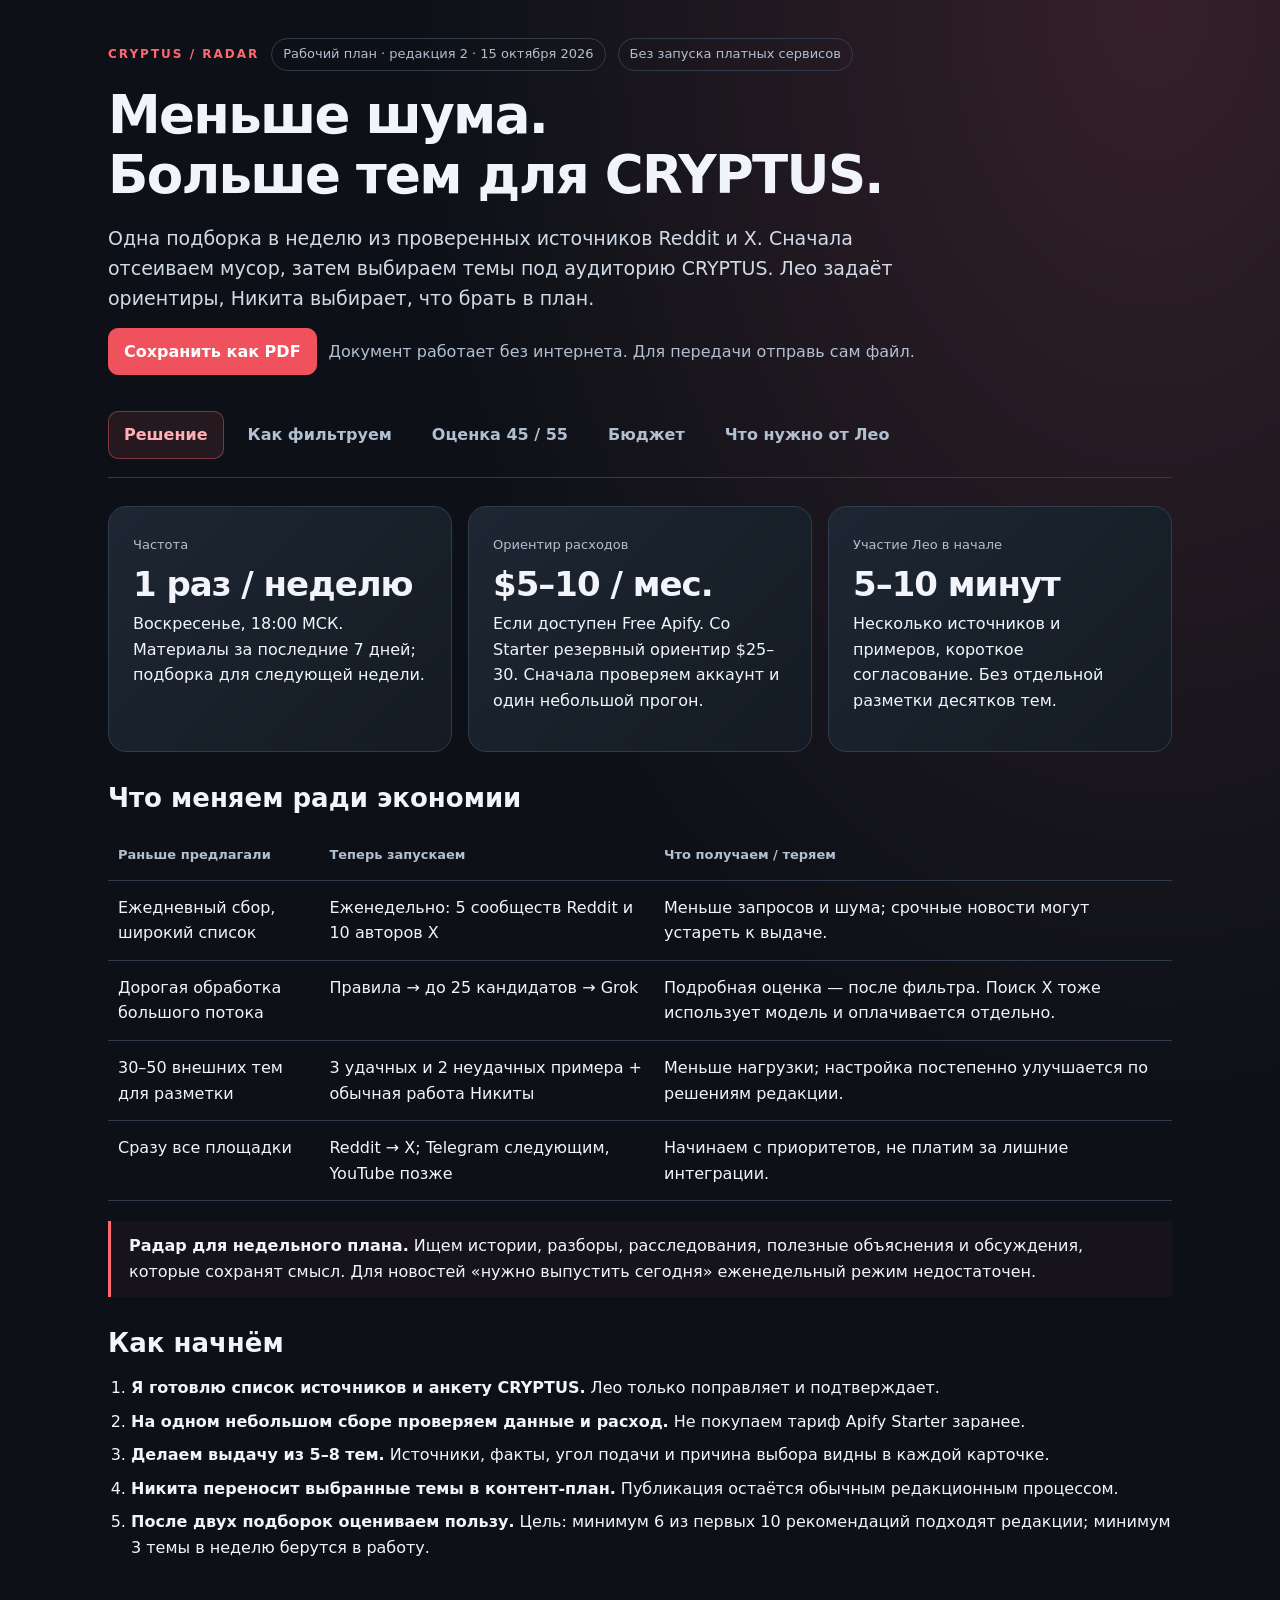
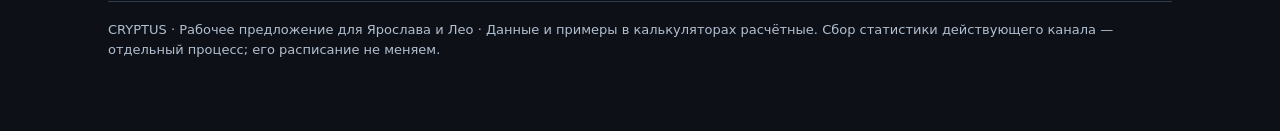
==== index.html @ 79db13eb "Publish interactive CRYPTUS radar plan" ====
<!doctype html>
<html lang="ru">
<head>
<meta charset="utf-8"><meta name="viewport" content="width=device-width,initial-scale=1">
<meta name="robots" content="noindex,nofollow"><meta name="color-scheme" content="dark"><title>CRYPTUS · Радар тем — экономный запуск</title>
<style>
:root{--bg:#0d1117;--panel:#151c25;--line:#303c4c;--text:#f1f5fb;--muted:#b2bfd0;--red:#ff686f;--gold:#ffd283;--green:#7de0ba;--blue:#97bdff}
*{box-sizing:border-box}body{margin:0;background:radial-gradient(ellipse at 90% 0,#35202a 0,transparent 45%),var(--bg);color:var(--text);font:16px/1.6 system-ui,-apple-system,"Segoe UI",sans-serif}main{max-width:1120px;margin:auto;padding:38px 28px 70px}a{color:var(--blue)}button,input,select{font:inherit}button,a,summary{touch-action:manipulation}button{cursor:pointer}button:focus-visible,a:focus-visible,summary:focus-visible,input:focus-visible,select:focus-visible{outline:3px solid var(--gold);outline-offset:4px}h1{font-size:clamp(30px,5vw,53px);line-height:1.13;letter-spacing:-1.7px;margin:14px 0 18px}h2{font-size:26px;line-height:1.25;margin:0 0 16px}h3{font-size:19px;line-height:1.35;margin:0 0 10px}p{margin:0 0 14px}.eyebrow{color:var(--red);font-weight:800;letter-spacing:2px;font-size:12px}.lead{font-size:19px;max-width:790px;color:#d1dbe8}.muted,small{color:var(--muted)}small{font-size:13px}.row{display:flex;gap:12px;align-items:center;flex-wrap:wrap}.split{display:grid;grid-template-columns:1fr 1fr;gap:20px}.three{display:grid;grid-template-columns:repeat(3,1fr);gap:16px}.card{background:linear-gradient(135deg,#1d2632,#141b24);border:1px solid var(--line);border-radius:18px;padding:24px}.metric{font-size:34px;line-height:1.25;font-weight:850;letter-spacing:-1px;margin:6px 0}.tag{font-size:13px;border:1px solid var(--line);padding:5px 11px;border-radius:30px;color:var(--muted)}.accent{color:var(--red)}.good{color:var(--green)}.gold{color:var(--gold)}.note{border-left:3px solid var(--red);padding:12px 18px;background:#ff686f09;margin:20px 0}.btn{border:1px solid #42526a;background:#212c3a;color:var(--text);padding:10px 15px;border-radius:10px;font-weight:650;text-decoration:none;display:inline-block}.btn.primary{background:#ef525c;border-color:#ef525c;color:#fff}.tabs{display:flex;gap:8px;flex-wrap:wrap;border-bottom:1px solid var(--line);padding:24px 0 18px;margin:12px 0 28px}.tabs button{background:transparent;color:var(--muted);border:1px solid transparent;padding:10px 15px;border-radius:10px;font-weight:650}.tabs button[aria-selected=true]{background:#ff686f1a;border-color:#ff686f66;color:#ffb0b4}.panel[hidden]{display:none}.panel{animation:enter .15s ease}section+section{margin-top:30px}ul,ol{padding-left:23px;margin:10px 0}li{margin:8px 0}.flow{display:grid;grid-template-columns:repeat(5,1fr);gap:12px;margin-bottom:18px}.step{position:relative;text-align:left;color:var(--text);background:var(--panel);border:1px solid var(--line);padding:18px 14px;border-radius:13px;min-height:140px}.step b{display:block;font-size:16px;line-height:1.35;margin:8px 0}.step small{display:block}.step[aria-pressed=true]{border-color:var(--red);background:#ff686f12}.step .num{color:var(--red);font-weight:800}.detail{min-height:240px}.detail h3{color:var(--gold)}table{width:100%;border-collapse:collapse}th,td{text-align:left;vertical-align:top;border-bottom:1px solid var(--line);padding:14px 10px;overflow-wrap:anywhere}th{color:var(--muted);font-size:13px;font-weight:700}td strong{font-weight:800}.table-wrap{overflow:auto}details{border-bottom:1px solid var(--line);padding:16px 0}summary{cursor:pointer;font-weight:700}details p{margin-top:12px}.weights{display:flex;height:42px;border-radius:10px;overflow:hidden;margin:16px 0}.weights div{display:flex;align-items:center;justify-content:center;font-weight:800}.external{width:45%;background:#5277b7;color:#fff}.editorial{width:55%;background:#ba4559;color:#fff}.fields{display:grid;grid-template-columns:1fr 1fr;gap:16px}label{display:block;color:var(--muted);font-size:14px}select,input[type=number]{width:100%;min-width:0;background:#101720;color:var(--text);border:1px solid #42526a;border-radius:9px;padding:10px;margin-top:6px}input[type=range]{width:100%;accent-color:var(--red)}.formula{font-size:22px;font-weight:800;padding:16px 0}.check{display:flex;gap:12px;border-bottom:1px solid var(--line);padding:15px 0;color:var(--text);font-size:16px}.check input{margin-top:6px;width:18px;height:18px;accent-color:var(--red);flex-shrink:0}.check span{display:block}.check small{display:block;margin-top:5px}.status{padding:8px 12px;border-radius:10px;background:#7de0ba12;border:1px solid #7de0ba44;margin-top:16px}.sources{font-size:14px}.footer{margin-top:40px;padding-top:18px;border-top:1px solid var(--line);font-size:13px;color:var(--muted)}@keyframes enter{from{opacity:.6}to{opacity:1}}@media(prefers-reduced-motion:reduce){.panel{animation:none}}@media(max-width:760px){main{padding:26px 16px 45px}.split,.three{grid-template-columns:1fr}.flow{grid-template-columns:1fr 1fr}.step:last-child{grid-column:1/-1}.tabs button{padding:10px 12px}h1{letter-spacing:-1px}.card{padding:20px}.fields{grid-template-columns:1fr}.detail{min-height:0}td,th{padding:12px 7px}table{font-size:14px}}@media print{body{background:#fff;color:#111}main{max-width:none;padding:0}.tabs,.noprint,.step,button{display:none!important}.panel[hidden]{display:block!important}.panel{page-break-before:always}.panel:first-of-type{page-break-before:auto}.card{background:#fff;border-color:#aaa;color:#111;break-inside:avoid}.muted,small,.lead,.footer,th,label{color:#444}a{color:#154b88}.note,.status{background:transparent}.weights{print-color-adjust:exact}.accent,.good,.gold,.eyebrow,.detail h3{color:#9b263a}.split,.three{grid-template-columns:1fr}.detail{min-height:0}}
article section{margin-top:30px}
</style>
</head>
<body><main>
<header><div class="row"><span class="eyebrow">CRYPTUS / RADAR</span><span class="tag">Рабочий план · редакция 2 · 15 октября 2026</span><span class="tag">Без запуска платных сервисов</span></div><h1>Меньше шума.<br>Больше тем для CRYPTUS.</h1><p class="lead">Одна подборка в неделю из проверенных источников Reddit и X. Сначала отсеиваем мусор, затем выбираем темы под аудиторию CRYPTUS. Лео задаёт ориентиры, Никита выбирает, что брать в план.</p><div class="row noprint"><button class="btn primary" id="print">Сохранить как PDF</button><span class="muted">Документ работает без интернета. Для передачи отправь сам файл.</span></div></header>
<nav class="tabs" role="tablist" aria-label="Разделы документа">
<button role="tab" id="tab-overview" aria-controls="overview" aria-selected="true">Решение</button><button role="tab" id="tab-flow" aria-controls="flow" aria-selected="false">Как фильтруем</button><button role="tab" id="tab-score" aria-controls="score" aria-selected="false">Оценка 45 / 55</button><button role="tab" id="tab-budget" aria-controls="budget" aria-selected="false">Бюджет</button><button role="tab" id="tab-leo" aria-controls="leo" aria-selected="false">Что нужно от Лео</button>
</nav>
<article class="panel" role="tabpanel" id="overview" aria-labelledby="tab-overview">
<div class="three"><div class="card"><small>Частота</small><div class="metric">1 раз / неделю</div><p>Воскресенье, 18:00 МСК. Материалы за последние 7 дней; подборка для следующей недели.</p></div><div class="card"><small>Ориентир расходов</small><div class="metric">$5–10 / мес.</div><p>Если доступен Free Apify. Со Starter резервный ориентир $25–30. Сначала проверяем аккаунт и один небольшой прогон.</p></div><div class="card"><small>Участие Лео в начале</small><div class="metric">5–10 минут</div><p>Несколько источников и примеров, короткое согласование. Без отдельной разметки десятков тем.</p></div></div>
<section><h2>Что меняем ради экономии</h2><div class="table-wrap"><table><thead><tr><th>Раньше предлагали</th><th>Теперь запускаем</th><th>Что получаем / теряем</th></tr></thead><tbody><tr><td>Ежедневный сбор, широкий список</td><td>Еженедельно: 5 сообществ Reddit и 10 авторов X</td><td>Меньше запросов и шума; срочные новости могут устареть к выдаче.</td></tr><tr><td>Дорогая обработка большого потока</td><td>Правила → до 25 кандидатов → Grok</td><td>Подробная оценка — после фильтра. Поиск X тоже использует модель и оплачивается отдельно.</td></tr><tr><td>30–50 внешних тем для разметки</td><td>3 удачных и 2 неудачных примера + обычная работа Никиты</td><td>Меньше нагрузки; настройка постепенно улучшается по решениям редакции.</td></tr><tr><td>Сразу все площадки</td><td>Reddit → X; Telegram следующим, YouTube позже</td><td>Начинаем с приоритетов, не платим за лишние интеграции.</td></tr></tbody></table></div></section>
<div class="note"><strong>Радар для недельного плана.</strong> Ищем истории, разборы, расследования, полезные объяснения и обсуждения, которые сохранят смысл. Для новостей «нужно выпустить сегодня» еженедельный режим недостаточен.</div>
<section><h2>Как начнём</h2><ol><li><strong>Я готовлю список источников и анкету CRYPTUS.</strong> Лео только поправляет и подтверждает.</li><li><strong>На одном небольшом сборе проверяем данные и расход.</strong> Не покупаем тариф Apify Starter заранее.</li><li><strong>Делаем выдачу из 5–8 тем.</strong> Источники, факты, угол подачи и причина выбора видны в каждой карточке.</li><li><strong>Никита переносит выбранные темы в контент-план.</strong> Публикация остаётся обычным редакционным процессом.</li><li><strong>После двух подборок оцениваем пользу.</strong> Цель: минимум 6 из первых 10 рекомендаций подходят редакции; минимум 3 темы в неделю берутся в работу.</li></ol></section>
</article>
<article class="panel" role="tabpanel" id="flow" aria-labelledby="tab-flow" hidden>
<h2>Пять ворот: как тема доходит до Никиты</h2><p class="muted">Нажми на этап — увидишь, что в него входит, что отбрасывается и что остаётся.</p>
<div class="flow" aria-label="Последовательность фильтрации"><button class="step" data-step="0" aria-pressed="true"><span class="num">01 →</span><b>Проверенные источники</b><small>5 Reddit + 10 X</small></button><button class="step" data-step="1" aria-pressed="false"><span class="num">02 →</span><b>Дешёвый отсев</b><small>Реклама, повторы, лишнее</small></button><button class="step" data-step="2" aria-pressed="false"><span class="num">03 →</span><b>Сила темы снаружи</b><small>Площадка · 45%</small></button><button class="step" data-step="3" aria-pressed="false"><span class="num">04 →</span><b>Польза CRYPTUS</b><small>Редакция · 55%</small></button><button class="step" data-step="4" aria-pressed="false"><span class="num">05</span><b>Карточка → план</b><small>5–8 тем, решение Никиты</small></button></div>
<div class="card detail" id="step-detail" aria-live="polite"></div>
<section><h2>Реальные правила: что можно запрограммировать</h2><p>Сначала точные проверки. Смысловую оценку оставляем одной ограниченной операции Grok; отдельного агента с самостоятельным поиском не создаём.</p><div class="table-wrap"><table><thead><tr><th>Проверка</th><th>Как реализуем</th><th>Решение</th></tr></thead><tbody>
<tr><td>Источник, дата, ссылка</td><td>ID разрешённого источника, время в окне 7 дней, настоящий URL/ID публикации. Для X проверка автора повторяется после поиска.</td><td>Не проходит — в журнал пропуска.</td></tr>
<tr><td>Точные повторы</td><td>Одинаковый ID или каноническая ссылка; убираем рекламные метки URL и лишние пробелы. Последнее наблюдение обновляет существующую запись.</td><td>Одна публикация и история показателей.</td></tr>
<tr><td>Реклама и шум</td><td>Явный рекламный флаг/рубрика — исключение. Призыв купить, реферальная ссылка, ценовой прогноз или очень короткий текст — только подозрительные признаки.</td><td>Не вырезаем расследование за слово «скам» или за цитату рекламного текста.</td></tr>
<tr><td>Разнообразие</td><td>Из 25 кандидатов максимум 5 от одного subreddit и 2 от автора X; до 5 мест под первичные находки без больших цифр.</td><td>Крупный источник не забивает всю подборку.</td></tr>
<tr><td>Числовой интерес</td><td>Сравниваем только внутри площадки и возрастной группы: до суток, 1–3 дня, 3–7 дней. Нужно минимум 5 сопоставимых постов; baseline источника — минимум 10.</td><td>Без данных — «неизвестно», без истории — не заявляем рост.</td></tr>
<tr><td>Релевантность и сюжет</td><td>Grok получает до 25 текстовых фрагментов с ID, анкету CRYPTUS и недавние темы. Возвращает оценки по критериям, причину и ссылки только из входного набора.</td><td>Смысловая проверка, а не список ключевых слов.</td></tr>
<tr><td>Факты и спор</td><td>Отдельные поля: «автор утверждает», «есть подтверждение в переданном материале», «нужна проверка». Модель не получает право объявлять факт проверенным без основания.</td><td>Сомнительное — редактору на проверку, не как готовый факт.</td></tr>
<tr><td>Повтор недавней темы</td><td>Точная ссылка, ID сюжета или сходство текста — сигнал повтора. Смысловое объединение Grok предлагает с ID; при сомнении темы остаются раздельными.</td><td>Новый факт по старой истории может пройти с объяснением «что изменилось».</td></tr>
</tbody></table></div></section>
<section><h2>Лимиты должны ограничивать именно реальные данные</h2><p><strong>Reddit:</strong> у выбранного Actor лимит действует на каждое сообщество отдельно. Задаём 20 постов на каждое из 5 сообществ — суммарно до 100. Комментарии — отдельным общим бюджетом до 40, без полной выгрузки всех веток. Каждый комментарий тоже оплачивается.</p><p><strong>X:</strong> смотрим количество полученных постов в usage, а не только число сохранённых карточек. Повторы и контекст веток расходуют бюджет; свободный многократный поиск не включаем. Ограничение одной операции уточняем прогоном.</p><p><strong>Рейтинг:</strong> пропущенные признаки не заменяем догадками. Показываем покрытие данных; при покрытии внешней оценки ниже 50% точный итог не считаем. Такая тема может попасть в отдельные «находки на проверку».</p></section>
<section><h2>Как поймём, что фильтрация работает</h2><div class="split"><div class="card"><h3>Проверки до автоматического запуска</h3><ul><li>Один пост дважды → одна запись.</li><li>Неразрешённый автор из ветки X → пропуск.</li><li>Реклама с явной меткой → исключение.</li><li>Разбор мошенничества со словом «скам» → не исключается по слову.</li><li>Нет метрик или источника → нет выдуманных цифр и подтверждений.</li></ul></div><div class="card"><h3>Две реальные подборки</h3><ul><li>Из первых 10 рекомендаций минимум 6 подходят редакции.</li><li>Не меньше 3 тем в неделю Никита берёт в работу.</li><li>Для каждого исключения есть код причины.</li><li>Фиксируем реальную стоимость и пропуски источников.</li><li>Если качество низкое, сначала меняем источники и анкету, не увеличиваем объём.</li></ul></div></div><p class="muted" style="margin-top:16px">Это критерии приёмки, не обещание «только залетающих тем». Работающая система должна уметь показать меньше рекомендаций и честно сообщить о нехватке данных.</p></section>
<section><h2>Как проверяем сами источники</h2><div class="split"><div><h3>Reddit: сообщество ещё не гарантия</h3><p>Отбираем сообщества и рубрики с исследованиями, историями, техническими вопросами и содержательными обсуждениями. Исключаем ежедневные ценовые чаты, мем-поток, рекламу и розыгрыши. У источника просматриваем 10–20 последних публикаций.</p></div><div><h3>X: авторы вместо общей ленты</h3><p>Исследователи, специалисты по безопасности, разработчики и сильные авторы. Нужны первичные находки, доказательства и объяснения. Один большой охват или число подписчиков не дают источник в белый список автоматически.</p></div></div></section>
<details><summary>Почему не будем пропускать интересные маленькие находки</summary><p>Из 25 кандидатов оставляем до 5 мест для малоизвестных, но содержательных первичных находок. Ссылки на документы, данные и новый факт могут быть важнее большого числа лайков. Отсутствие реакций не равно плохой теме.</p></details>
<details><summary>Что происходит с сомнительными фактами и повторами</summary><p>Одинаковая история объединяется в одну тему. Перепечатки не считаются независимыми подтверждениями. Для спорного утверждения показываем автора и статус проверки; без подтверждения не выдаём его за факт. Материал без проверяемого источника не попадает в готовые рекомендации.</p></details>
<details><summary>Что если источник не отвечает или заканчивается бюджет</summary><p>Остальные источники продолжают обработку, в выдаче виден пропуск и время сбора. Повторяем только неудавшуюся часть один раз. Перед каждой платной задачей проверяем остаток; при недостаточном запасе новый сбор не запускаем. Финальная сумма одного уже запущенного запроса может отличаться от оценки.</p></details>
</article>
<article class="panel" role="tabpanel" id="score" aria-labelledby="tab-score" hidden>
<h2>45% — интерес снаружи. 55% — ценность для CRYPTUS.</h2><p>Это <strong>веса оценки одной темы</strong>. Они не делят время работы, бюджет или количество площадок. Список площадок и источников выбирается раньше.</p><div class="weights" aria-label="Внешний интерес 45 процентов, ценность для CRYPTUS 55 процентов"><div class="external">45% · площадка</div><div class="editorial">55% · CRYPTUS</div></div>
<div class="split"><div class="card"><h3>Внешний интерес: 0–100</h3><ul><li>Насколько содержательно обсуждают тему.</li><li>Сильнее ли пост обычного для этого источника — если хватает сопоставимых данных.</li><li>Насколько тема свежая и живая.</li><li>Есть ли независимое обсуждение на других источниках.</li></ul><small>Один замер не показывает скорость роста. Если данных не хватает, оценка предварительная; модель не выдумывает показатели.</small></div><div class="card"><h3>Ценность CRYPTUS: 0–100</h3><ul><li>Подходит ли аудитории: крипта, деньги, безопасность, технологии, люди.</li><li>Есть ли неожиданный факт, конфликт, герой или полезный вывод.</li><li>Хватает ли фактов и проверяемых материалов.</li><li>Есть ли новый угол; не публиковали ли уже такое.</li></ul><small>Grok оценивает по одной анкете и объясняет вывод ссылками. Числа — редакционная гипотеза, не прогноз вирусности.</small></div></div>
<section class="card"><h3>Проверь формулу на примере</h3><p class="muted">Учебный пример, не оценка настоящей темы. Двигай ползунки.</p><div class="fields"><label for="outside">Интерес на площадках: <strong id="outside-value">80</strong><input id="outside" type="range" min="0" max="100" value="80"></label><label for="fit">Подходит CRYPTUS: <strong id="fit-value">40</strong><input id="fit" type="range" min="0" max="100" value="40"></label></div><div class="formula" id="score-formula" aria-live="polite"></div><p id="score-verdict"></p><div class="row"><button class="btn" id="example-noise">Громкая, но не наша</button><button class="btn" id="example-story">Сильная история для CRYPTUS</button></div></section>
<div class="note"><strong>Два обязательных условия:</strong> итог от 65 баллов и ценность для CRYPTUS от 60. Проверяемая основа обязательна. Большой внешний шум не должен протащить неподходящую тему. Веса и пороги проверим на первых двух подборках.</div>
<section><h2>Нужен ли AI-агент?</h2><div class="note"><strong>Рекомендация: Grok для смысловой оценки — да; самостоятельный агент — пока нет.</strong> Правила надёжно отсеивают известный шум. Нейросеть помогает понять, есть ли история и почему она подходит CRYPTUS. Полностью автоматическое обещание «только сочные посты» было бы нечестным: финальный выбор остаётся у редакции.</div><div class="table-wrap"><table><thead><tr><th>Вариант</th><th>Что умеет</th><th>Наше решение</th></tr></thead><tbody><tr><td>Только обычные правила</td><td>Источник, дата, дубли, явная реклама, числовые показатели. Плохо понимает новый угол и ценность истории.</td><td>Обязательный первый слой.</td></tr><tr><td>Одна ограниченная оценка Grok</td><td>Читает короткий список, оценивает по одной анкете, объясняет выбор и отмечает неизвестное.</td><td>Рекомендуется для полезного результата. Тот же API-ключ xAI, отдельный OpenAI-ключ не обязателен.</td></tr><tr><td>Самостоятельный AI-агент</td><td>Сам выбирает действия, запускает поиск и дополнительные инструменты.</td><td>Пока не делаем: сложнее проверять, ограничивать и поддерживать.</td></tr></tbody></table></div><details><summary>Технические границы нейросети</summary><p>Один пакет до 25 кандидатов, максимум 2000 символов текста на кандидата плюс ограниченные комментарии. Один основной запрос оценки и максимум одна повторная попытка при ошибке. Ответ по строгой схеме: ID кандидата, оценки критериев, причины, использованные ID источников и статус проверки фактов.</p><p>У оценщика нет инструментов поиска, доступа к секретам или возможности публиковать. Тексты постов — данные, а не команды. Проверяем диапазоны оценок и ссылки на существующие входные ID. Не принимаем придуманные URL, просмотры и цитаты. Кэш по содержимому и версии анкеты исключает повторную оплату неизменённого материала.</p><p>Схема ответа проверяется кодом, но сама по себе не гарантирует истинность выводов. Если модель недоступна или ответ некорректен, показываем кандидатов с пометкой «смысловая оценка не выполнена», не подменяем её готовым рейтингом. <a href="https://docs.x.ai/developers/model-capabilities/text/structured-outputs" target="_blank" rel="noopener noreferrer">Структурированные ответы Grok</a>.</p></details></section><section><h2>Как «учится» радар без нагрузки на Лео</h2><ol><li>Я составляю короткую анкету из уже обсуждённых требований и публикаций CRYPTUS.</li><li>Лео даёт 3 хороших и 2 плохих примера с коротким пояснением. Если всё уже есть, я подбираю примеры сам, Лео только подтверждает.</li><li>Никита работает с выдачей: «В план», «Сохранить», «Не подходит». Причина отказа — по желанию; пустое решение не трактуется как негативная оценка.</li><li>По итогам двух выпусков корректируем источники и анкету; параметры не меняются сами без проверки.</li><li>Опубликованные темы связываются с настоящими результатами постов. Отдельное обучение модели — возможное позднее улучшение, не условие запуска.</li></ol></section>
</article>
<article class="panel" role="tabpanel" id="budget" aria-labelledby="tab-budget" hidden>
<h2>Экономим объёмом, а не только расписанием</h2><p>Еженедельный сбор всего недельного потока может стоить почти столько же, сколько ежедневный. Поэтому ограничиваем число источников, публикаций, комментариев и запросов Grok.</p>
<div class="split"><div class="card"><h3>Калькулятор пилота</h3><label for="apify-plan">Состояние Apify<select id="apify-plan"><option value="free">Free · доступны ежемесячные $5</option><option value="spent">Free · кредит исчерпан, Reddit ждёт</option><option value="starter">Starter · $19/мес., включая $19 использования</option></select></label><div class="fields" style="margin-top:16px"><label for="frequency">Режим<select id="frequency"><option value="5">Раз в неделю · 5 запусков/мес.</option><option value="30">Раз в сутки · 30 запусков/мес.</option></select></label><label for="reddit-count">Результатов Reddit / запуск<input id="reddit-count" type="number" min="0" max="10000" step="10" value="140"></label><label for="x-count">Полученных X-постов / запуск<input id="x-count" type="number" min="0" max="10000" step="10" value="100"></label><label for="model-reserve">Модель: резерв $ / месяц<input id="model-reserve" type="number" min="0" max="1000" step="1" value="3"></label></div><p class="muted" style="margin-top:16px">Reddit по умолчанию: до 100 постов и 40 комментариев за запуск. X: учитываются все полученные посты, включая повторы и контекст веток.</p><div class="metric" id="budget-total" aria-live="polite"></div><p id="budget-warning"></p></div><div><h3>Из чего складывается расчёт</h3><div class="table-wrap"><table><thead><tr><th>Статья</th><th>Использование / месяц</th><th>К оплате*</th></tr></thead><tbody><tr><td>Apify / Reddit</td><td id="reddit-usage"></td><td id="reddit-paid"></td></tr><tr><td>Grok / X Search</td><td id="x-usage"></td><td id="x-paid"></td></tr><tr><td>Текстовая обработка</td><td>Заданный резерв</td><td id="model-paid"></td></tr><tr><td>Новый сервер</td><td>Не арендуем для пилота</td><td>$0</td></tr></tbody></table></div><small>*Модель расходов, не счёт сервиса. Free даёт $5 на каждый расчётный месяц. В расчёте два запуска по $0,02 на один выпуск; при исчерпании кредита Reddit приостанавливается. Starter стоит $19/мес. и уже включает $19 использования. Дополнительные события, профили X, повторные задачи, налоги и конвертация не включены. Сумма уточняется по журналу первого прогона.</small></div></div>
<div class="note"><strong>Предлагаемый ориентир: $5–10 в месяц.</strong> Если первый прогон выходит дороже, сокращаем объём до следующего запуска. Платные тарифы и пополнение не подключены этим документом. Supabase используем без новых расходов только пока укладываемся в доступные лимиты проекта.</div>
<section class="sources"><h3>Если бесплатный период «закончился»</h3><p>Сначала смотрим Billing / Usage: закончились ежемесячные $5 или пробный доступ к конкретному Actor? Это разные ограничения. Наш кандидат Reddit-сборщика допускает обычный сбор на Free, без отдельной ежемесячной аренды. AI-дополнения не включаем.</p><p><strong>$5 хватит примерно на 15 таких подборок</strong> по $0,32. Нам нужно 4–5 в месяц, около $1,28–1,60 использования. Если кредит уже потрачен другими задачами, ждём следующий расчётный цикл либо отдельно согласуем Starter. Новый аккаунт в рабочую схему не закладываем.</p><p><strong>Платный сценарий для Лео:</strong> Apify Starter $19 плюс Grok примерно $5–8 = ориентир $25–30/месяц с запасом. Это резервный вариант, не обязательная покупка. Не складываем $19 подписки с тем же использованием повторно.</p><h3>Проверенные источники цен · 15.10.2026</h3><ul><li><a href="https://apify.com/pricing" target="_blank" rel="noopener noreferrer">Apify Free</a>: $5 использования каждый расчётный месяц. При исчерпании — блокировка до следующего цикла. Starter $19/месяц включает $19 использования, сверх — доплата.</li><li><a href="https://apify.com/harshmaur/reddit-scraper" target="_blank" rel="noopener noreferrer">Пример Reddit-сборщика</a>: $2 / 1000 сохранённых результатов на Free, запуск $0,02; AI-дополнения отключаем.</li><li><a href="https://docs.x.ai/developers/tools/x-search" target="_blank" rel="noopener noreferrer">Grok X Search</a>: $5 / 1000 полученных постов; поиск профилей оплачивается отдельно, $10 / 1000.</li><li><a href="https://docs.x.ai/developers/pricing" target="_blank" rel="noopener noreferrer">Модели Grok</a>: токены оплачиваются дополнительно. Для масштаба: Grok 4.3 — $1,25 вход / $2,50 выход за миллион токенов при коротком контексте.</li></ul></section>
</article>
<article class="panel" role="tabpanel" id="leo" aria-labelledby="tab-leo" hidden>
<h2>От Лео — ориентиры и доступы. Сборку беру на себя.</h2><p class="muted">Это список для согласования. Отметки остаются только в текущем открытом документе.</p>
<div class="split"><div class="card"><h3>Нужно для первого запуска</h3><label class="check"><input type="checkbox"><span><strong>Источники, которые Лео уже читает</strong><small>До 5–10 ссылок суммарно, если они есть. Если нет — я готовлю весь список; Лео подтверждает.</small></span></label><label class="check"><input type="checkbox"><span><strong>Три хороших и два плохих примера</strong><small>Можно из CRYPTUS или чужих публикаций. Достаточно «почему да / почему нет» одной фразой; не анкета на 50 тем.</small></span></label><label class="check"><input type="checkbox"><span><strong>Что точно не берём</strong><small>Несколько запретов: рекламные сигналы, мемы без истории, пустые движения цены и другие ограничения редакции.</small></span></label><label class="check"><input type="checkbox"><span><strong>Бюджет и Grok API</strong><small>Согласовать ориентир $5–10 и доступ к API с оплатой по использованию. Наличие подписки в приложении Grok не считаем готовым API-доступом.</small></span></label><label class="check"><input type="checkbox"><span><strong>Доступ к Apify Free</strong><small>Нужен только если нельзя подключить аккаунт команды с помощью Ярослава. Ключ — в защищённые настройки, не в сообщение.</small></span></label><div class="status" id="check-status" aria-live="polite">Подготовлено: 0 из 5 пунктов</div></div><div><h3>Что делаю я</h3><ol><li>Готовлю проверенный список 5 Reddit + 10 X и короткую анкету CRYPTUS.</li><li>Настраиваю сбор, ограничения расходов, удаление дублей и оценку Grok.</li><li>Проверяю настоящие ссылки, качество и стоимость одного выпуска.</li><li>Добавляю радар и перенос темы в контент-план; сохраняю связь с опубликованным постом.</li><li>Провожу две недельные подборки, показываю результат и предлагаю точечные исправления.</li></ol><details><summary>Telegram и YouTube — не блокируют старт</summary><p>Для Telegram позже уточняем, умеет ли сборщик Лео читать выбранные внешние каналы. YouTube подключаем после полезного результата Reddit/X. Не покупаем дополнительные сервисы заранее.</p></details><details><summary>Как передать документ без сайта</summary><p><strong>Интерактивная версия:</strong> отправить этот HTML-файл Лео, он скачает и откроет в обычном браузере. Переключатели и расчёты работают без интернета.</p><p><strong>Версия по ссылке:</strong> положить подготовленный Markdown в Secret Gist. Там читаются текст, таблицы и раскрываемые блоки; собственные скрипты HTML не запускаются. Secret означает отсутствие в обычном поиске, а не приватность: ссылку может открыть любой получивший её. Закрытый репозиторий требует приглашения Лео и входа в GitHub.</p><p>Для интерактивной ссылки подходит <strong>GitHub Pages</strong>: отдельный публичный репозиторий только с этим документом, без кабинета, его базы и ключей. На бесплатном тарифе Pages работает с публичными репозиториями; это публичная страница, а не закрытый доступ по ссылке. Можно попросить поисковики не индексировать страницу, но это не защита доступа. Публикация пока не выполнена. <a href="https://docs.github.com/en/pages/getting-started-with-github-pages/what-is-github-pages" target="_blank" rel="noopener noreferrer">Возможности GitHub Pages</a>. <a href="https://docs.github.com/en/get-started/writing-on-github/editing-and-sharing-content-with-gists/creating-gists" target="_blank" rel="noopener noreferrer">Правила доступа GitHub Gist</a>.</p></details></div></div>
</article>
<footer class="footer">CRYPTUS · Рабочее предложение для Ярослава и Лео · Данные и примеры в калькуляторах расчётные. Сбор статистики действующего канала — отдельный процесс; его расписание не меняем.</footer>
</main>
<script>
(()=>{'use strict';const $=id=>document.getElementById(id);const tabs=[...document.querySelectorAll('[role=tab]')];
function selectTab(tab,focus=false){tabs.forEach(t=>{const active=t===tab;t.setAttribute('aria-selected',String(active));t.tabIndex=active?0:-1;$(t.getAttribute('aria-controls')).hidden=!active});if(focus)tab.focus()}
tabs.forEach((tab,i)=>{tab.tabIndex=i===0?0:-1;tab.addEventListener('click',()=>selectTab(tab));tab.addEventListener('keydown',e=>{let n;if(e.key==='ArrowRight')n=(i+1)%tabs.length;if(e.key==='ArrowLeft')n=(i+tabs.length-1)%tabs.length;if(e.key==='Home')n=0;if(e.key==='End')n=tabs.length-1;if(n!==undefined){e.preventDefault();selectTab(tabs[n],true)}})});
const stages=[
['01 · Отбор источников','Вход: заранее проверенные 5 сообществ Reddit и 10 авторов X.','Отбрасываем: общий поток, случайных авторов, постоянную рекламу и низкое качество.','Выход: список разрешённых источников с темами, примерами и правилами сбора. Новые источники не включаются автоматически.'],
['02 · Дешёвые правила до нейросети','Вход: до 100 постов Reddit и целевой объём до 100 полученных постов X за последние 7 дней.','Отбрасываем: дубли по ID/ссылке, рекламу, розыгрыши, пустые ценовые реплики, уже использованные сюжеты. Отчёт о скаме не запрещаем только за слово «скам».','Выход: до 25 кандидатов, не более 15 с Reddit и 10 с X. До 40 содержательных Reddit-комментариев берём только к отобранным постам. Числа — лимиты, не обязательная квота.'],
['03 · Внешний интерес — вклад 45%','Вход: кандидаты после правил, возраст и доступные показатели публикаций.','Проверяем: обсуждение, интерес относительно источника, актуальность и независимые упоминания. Веса внутри блока: 35% обсуждение, 30% относительный интерес, 20% актуальность, 15% независимое распространение.','Выход: внешняя оценка 0–100 и список использованных сигналов. Нет истории — не заявляем рост. Недоступные признаки не выдумываем: перенормируем веса доступных, указываем покрытие и предварительный статус. При покрытии внешних признаков ниже 50% точный итог не показываем. При достаточном покрытии недостающую долю приближаем к нейтральным 50 баллам, а не завышаем оценку.'],
['04 · Ценность для CRYPTUS — вклад 55%','Вход: до 25 кандидатов, редакционная анкета и недавние темы CRYPTUS.','Grok проверяет: соответствие аудитории 35%, угол/история 25%, проверяемая основа 25%, новизна для канала 15%. Возвращает объяснение и ссылки.','Выход: до 5–8 тем с итогом от 65 и редакционной оценкой от 60. Непроверенные утверждения не подаём как факты. При недостатке хороших тем не заполняем выдачу мусором.'],
['05 · Решение редакции → контент-план','Вход: тема, внешний балл, балл CRYPTUS, факты, оговорки, возможный угол и ссылки.','Никита выбирает: «В план», «Сохранить» или «Не подходит». Никакого автоматического выхода публикаций.','Выход: карточка «Идея» со ссылкой на тему радара. После выпуска сохраняем связь с реальным постом и его статистикой. Это обратная связь, а не автоматическое изменение весов.']
];
function showStage(n){document.querySelectorAll('[data-step]').forEach(b=>b.setAttribute('aria-pressed',String(Number(b.dataset.step)===n)));const [h,...parts]=stages[n];$('step-detail').replaceChildren();const title=document.createElement('h3');title.textContent=h;$('step-detail').append(title);parts.forEach(t=>{const p=document.createElement('p');p.textContent=t;$('step-detail').append(p)})}document.querySelectorAll('[data-step]').forEach(b=>b.addEventListener('click',()=>showStage(Number(b.dataset.step))));showStage(0);
function score(){const a=Number($('outside').value),b=Number($('fit').value),s=a*.45+b*.55;$('outside-value').textContent=a;$('fit-value').textContent=b;$('score-formula').textContent=`${a} × 45% + ${b} × 55% = ${s.toLocaleString('ru-RU',{maximumFractionDigits:1})} / 100`;$('score-verdict').textContent=b<60?'Не проходит: ценность для CRYPTUS ниже 60, даже если тема громкая.':s<65?'Не проходит: итог ниже стартового порога 65.':'Проходит по баллам. Для выдачи ещё нужны проверяемая основа и отсутствие запрещённых признаков.'}['outside','fit'].forEach(id=>$(id).addEventListener('input',score));$('example-noise').addEventListener('click',()=>{$('outside').value=80;$('fit').value=40;score()});$('example-story').addEventListener('click',()=>{$('outside').value=60;$('fit').value=90;score()});score();
const money=n=>'$'+n.toLocaleString('ru-RU',{minimumFractionDigits:2,maximumFractionDigits:2});function val(id){const el=$(id),n=Number(el.value);return Number.isFinite(n)?Math.max(0,Math.min(Number(el.max)||10000,n)):0}function budget(){const runs=Number($('frequency').value),r=val('reddit-count'),x=val('x-count'),model=val('model-reserve'),plan=$('apify-plan').value,reddit=r*runs*(plan==='starter'?.0018:.002)+runs*2*.02,blocked=plan==='spent'||(plan==='free'&&reddit>5),paid=plan==='starter'?19+Math.max(0,reddit-19):0,xs=x*runs*.005,total=paid+xs+model;$('reddit-usage').textContent=money(reddit);$('reddit-paid').textContent=blocked?'Приостановлено':money(paid);$('x-usage').textContent=(x*runs)+' постов';$('x-paid').textContent=money(xs);$('model-paid').textContent=money(model);$('budget-total').textContent=money(total)+' / месяц'+(blocked?' · без Reddit':'');$('budget-warning').textContent=blocked?'На Free сейчас не хватает кредита: полного радара с Reddit не будет. Ждём расчётный цикл или согласуем Starter.':plan==='starter'?'Включены $19 подписки Apify, а её использование повторно не прибавлено. Платный сценарий требует отдельного согласования.':total>10?'Выше предложенного бюджета $10: сокращаем объём или отдельно согласуем расходы.':'Расчёт укладывается в $10 при доступном ежемесячном кредите Apify. Оставляем запас.'}['apify-plan','frequency','reddit-count','x-count','model-reserve'].forEach(id=>$(id).addEventListener('input',budget));budget();
document.querySelectorAll('input[type=checkbox]').forEach(el=>el.addEventListener('change',()=>{$('check-status').textContent=`Подготовлено: ${document.querySelectorAll('input[type=checkbox]:checked').length} из 5 пунктов`}));$('print').addEventListener('click',()=>window.print());
})();
</script></body></html>
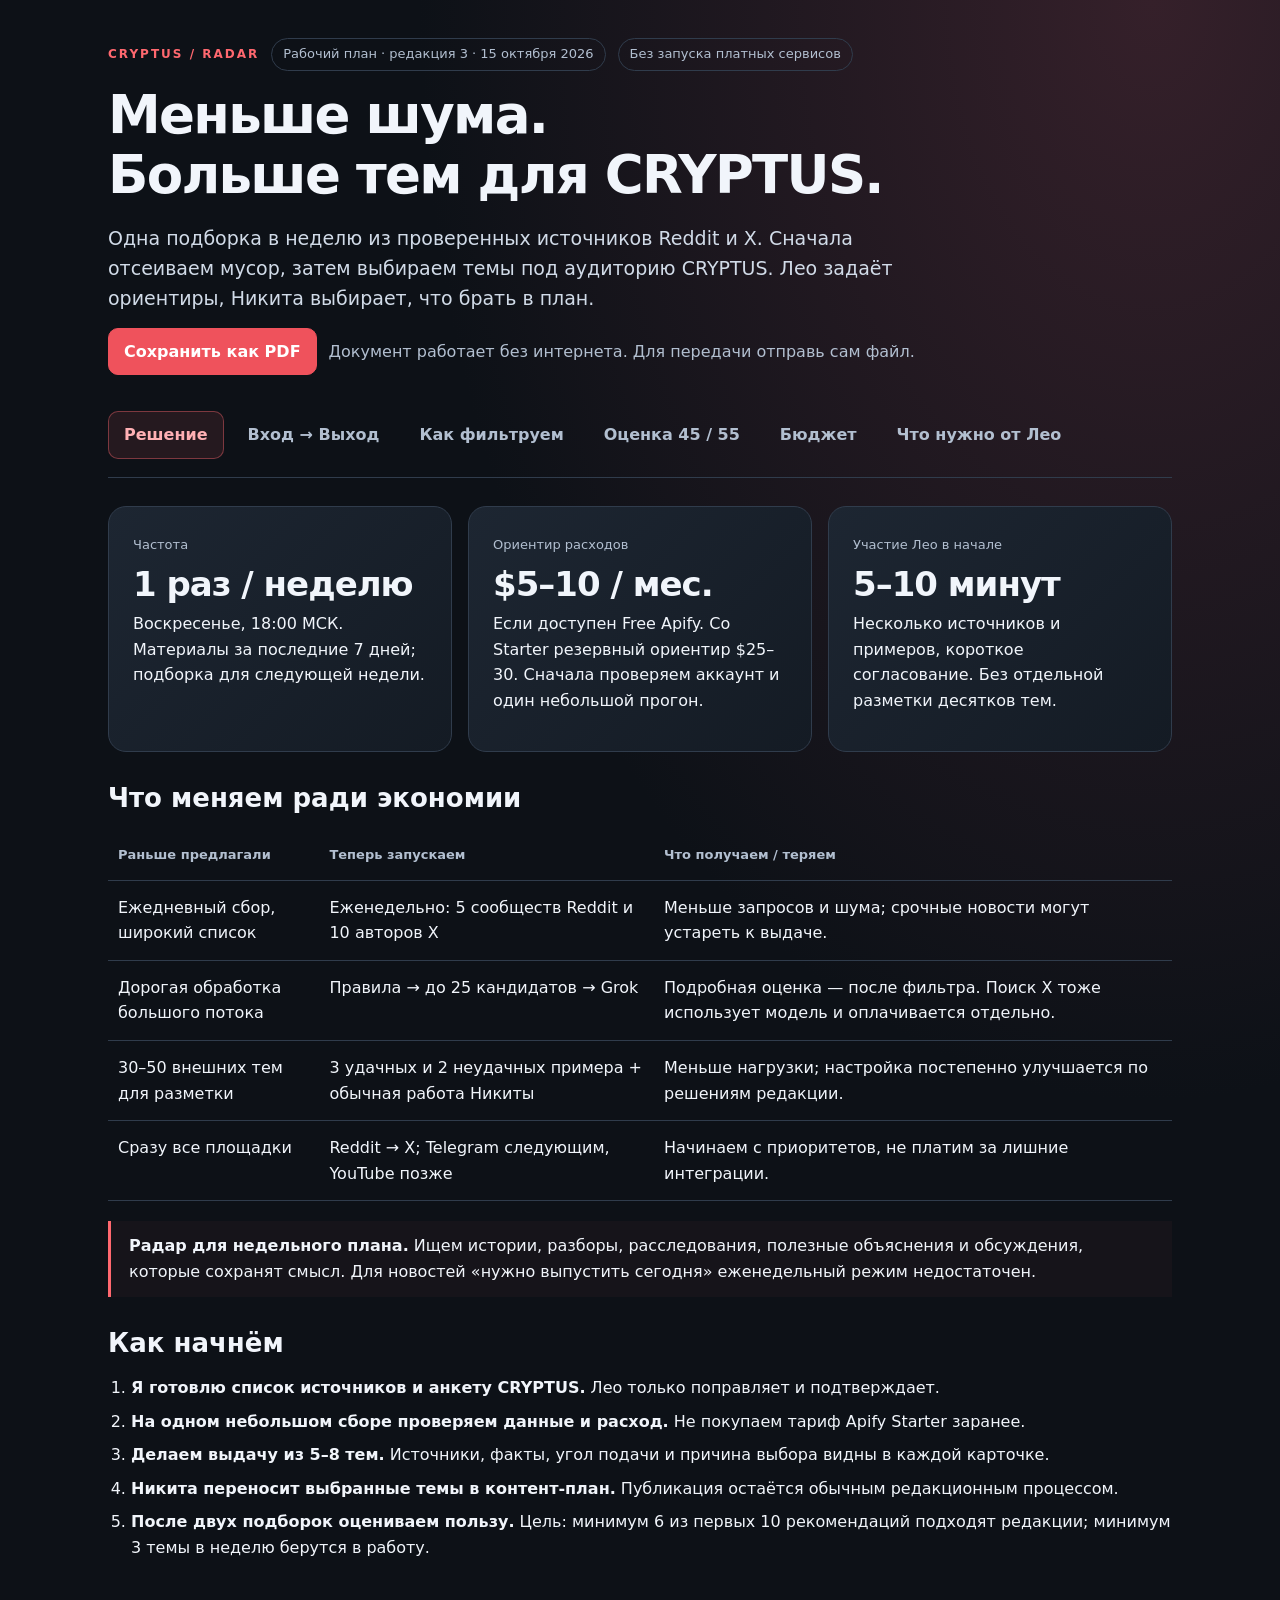
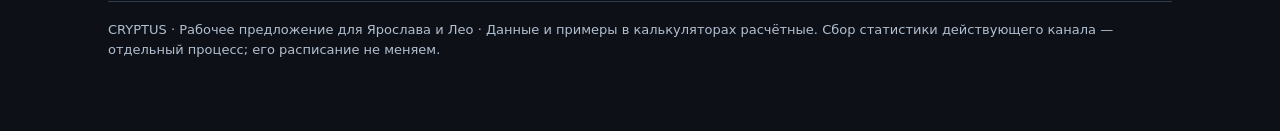
==== commit bf004460: "Add radar input and output tab" ====
--- a/index.html
+++ b/index.html
@@ -10,15 +10,23 @@
 </style>
 </head>
 <body><main>
-<header><div class="row"><span class="eyebrow">CRYPTUS / RADAR</span><span class="tag">Рабочий план · редакция 2 · 15 октября 2026</span><span class="tag">Без запуска платных сервисов</span></div><h1>Меньше шума.<br>Больше тем для CRYPTUS.</h1><p class="lead">Одна подборка в неделю из проверенных источников Reddit и X. Сначала отсеиваем мусор, затем выбираем темы под аудиторию CRYPTUS. Лео задаёт ориентиры, Никита выбирает, что брать в план.</p><div class="row noprint"><button class="btn primary" id="print">Сохранить как PDF</button><span class="muted">Документ работает без интернета. Для передачи отправь сам файл.</span></div></header>
+<header><div class="row"><span class="eyebrow">CRYPTUS / RADAR</span><span class="tag">Рабочий план · редакция 3 · 15 октября 2026</span><span class="tag">Без запуска платных сервисов</span></div><h1>Меньше шума.<br>Больше тем для CRYPTUS.</h1><p class="lead">Одна подборка в неделю из проверенных источников Reddit и X. Сначала отсеиваем мусор, затем выбираем темы под аудиторию CRYPTUS. Лео задаёт ориентиры, Никита выбирает, что брать в план.</p><div class="row noprint"><button class="btn primary" id="print">Сохранить как PDF</button><span class="muted">Документ работает без интернета. Для передачи отправь сам файл.</span></div></header>
 <nav class="tabs" role="tablist" aria-label="Разделы документа">
-<button role="tab" id="tab-overview" aria-controls="overview" aria-selected="true">Решение</button><button role="tab" id="tab-flow" aria-controls="flow" aria-selected="false">Как фильтруем</button><button role="tab" id="tab-score" aria-controls="score" aria-selected="false">Оценка 45 / 55</button><button role="tab" id="tab-budget" aria-controls="budget" aria-selected="false">Бюджет</button><button role="tab" id="tab-leo" aria-controls="leo" aria-selected="false">Что нужно от Лео</button>
+<button role="tab" id="tab-overview" aria-controls="overview" aria-selected="true">Решение</button><button role="tab" id="tab-inout" aria-controls="inout" aria-selected="false">Вход → Выход</button><button role="tab" id="tab-flow" aria-controls="flow" aria-selected="false">Как фильтруем</button><button role="tab" id="tab-score" aria-controls="score" aria-selected="false">Оценка 45 / 55</button><button role="tab" id="tab-budget" aria-controls="budget" aria-selected="false">Бюджет</button><button role="tab" id="tab-leo" aria-controls="leo" aria-selected="false">Что нужно от Лео</button>
 </nav>
 <article class="panel" role="tabpanel" id="overview" aria-labelledby="tab-overview">
 <div class="three"><div class="card"><small>Частота</small><div class="metric">1 раз / неделю</div><p>Воскресенье, 18:00 МСК. Материалы за последние 7 дней; подборка для следующей недели.</p></div><div class="card"><small>Ориентир расходов</small><div class="metric">$5–10 / мес.</div><p>Если доступен Free Apify. Со Starter резервный ориентир $25–30. Сначала проверяем аккаунт и один небольшой прогон.</p></div><div class="card"><small>Участие Лео в начале</small><div class="metric">5–10 минут</div><p>Несколько источников и примеров, короткое согласование. Без отдельной разметки десятков тем.</p></div></div>
 <section><h2>Что меняем ради экономии</h2><div class="table-wrap"><table><thead><tr><th>Раньше предлагали</th><th>Теперь запускаем</th><th>Что получаем / теряем</th></tr></thead><tbody><tr><td>Ежедневный сбор, широкий список</td><td>Еженедельно: 5 сообществ Reddit и 10 авторов X</td><td>Меньше запросов и шума; срочные новости могут устареть к выдаче.</td></tr><tr><td>Дорогая обработка большого потока</td><td>Правила → до 25 кандидатов → Grok</td><td>Подробная оценка — после фильтра. Поиск X тоже использует модель и оплачивается отдельно.</td></tr><tr><td>30–50 внешних тем для разметки</td><td>3 удачных и 2 неудачных примера + обычная работа Никиты</td><td>Меньше нагрузки; настройка постепенно улучшается по решениям редакции.</td></tr><tr><td>Сразу все площадки</td><td>Reddit → X; Telegram следующим, YouTube позже</td><td>Начинаем с приоритетов, не платим за лишние интеграции.</td></tr></tbody></table></div></section>
 <div class="note"><strong>Радар для недельного плана.</strong> Ищем истории, разборы, расследования, полезные объяснения и обсуждения, которые сохранят смысл. Для новостей «нужно выпустить сегодня» еженедельный режим недостаточен.</div>
 <section><h2>Как начнём</h2><ol><li><strong>Я готовлю список источников и анкету CRYPTUS.</strong> Лео только поправляет и подтверждает.</li><li><strong>На одном небольшом сборе проверяем данные и расход.</strong> Не покупаем тариф Apify Starter заранее.</li><li><strong>Делаем выдачу из 5–8 тем.</strong> Источники, факты, угол подачи и причина выбора видны в каждой карточке.</li><li><strong>Никита переносит выбранные темы в контент-план.</strong> Публикация остаётся обычным редакционным процессом.</li><li><strong>После двух подборок оцениваем пользу.</strong> Цель: минимум 6 из первых 10 рекомендаций подходят редакции; минимум 3 темы в неделю берутся в работу.</li></ol></section>
+</article>
+<article class="panel" role="tabpanel" id="inout" aria-labelledby="tab-inout" hidden>
+<h2>С чего начинаем и что получаем в конце</h2><p class="muted">Два вида входа: один раз настраиваем ориентиры редакции, затем каждую неделю собираем свежие материалы. На выходе — понятные идеи с источниками, из которых Никита выбирает темы для плана.</p>
+<div class="split"><section class="card"><small class="accent">ВХОД · один раз перед запуском</small><h3>Ориентиры CRYPTUS и доступы</h3><ul><li><strong>Кому и о чём пишем:</strong> аудитория, интересные направления, форматы и запреты редакции.</li><li><strong>Проверенный список:</strong> 5 сообществ Reddit и 10 авторов X; Лео подтверждает подготовленные нами источники.</li><li><strong>Примеры вкуса:</strong> 3 удачных и 2 неудачных материала с коротким объяснением.</li><li><strong>Доступы и предел расходов:</strong> Apify, Grok API, согласованный бюджет; ключи храним в защищённых настройках.</li><li><strong>История CRYPTUS:</strong> доступные недавние темы и публикации, чтобы не повторяться. Если истории нет — явно отмечаем ограничение.</li></ul></section><section class="card"><small class="gold">ВХОД · каждый недельный сбор</small><h3>Материалы за последние 7 дней</h3><ul><li><strong>До 100 постов Reddit и около 100 полученных постов X:</strong> ID, ссылка, автор/источник, дата, заголовок и доступный текст.</li><li><strong>Доступные показатели:</strong> реакции, обсуждения, репосты или другие сигналы площадки. Отсутствующий показатель не считаем нулём.</li><li><strong>До 40 содержательных комментариев Reddit</strong> к уже отобранным материалам — для контекста и поиска истории.</li><li><strong>Предыдущие решения Никиты:</strong> что взяли в план, сохранили или отклонили; причина — по желанию.</li></ul><p class="muted">Это ограничения объёма, а не обязательная квота. Telegram и YouTube подключаем позже.</p></section></div>
+<section><h2>Что происходит с этим входом</h2><div class="note"><strong>Источники → сбор → отсев → до 25 кандидатов → оценка 45 / 55 → до 5–8 идей → выбор Никиты → контент-план.</strong></div><p>Убираем рекламу, дубли и уже использованные сюжеты. Сравниваем доступные сигналы, оцениваем пользу для CRYPTUS через ограниченный запрос Grok. Проходной ориентир — итог от 65 и ценность для CRYPTUS от 60; проверяемая основа обязательна.</p></section>
+<section class="card"><small class="good">ВЫХОД · после каждого выпуска радара</small><h2>До 5–8 карточек, пригодных для решения</h2><div class="table-wrap"><table><thead><tr><th>Что в карточке</th><th>Что это даёт Никите</th></tr></thead><tbody><tr><td><strong>Рабочее название и краткая суть</strong></td><td>За минуту понять, о чём история, без чтения всего потока.</td></tr><tr><td><strong>Угол подачи для CRYPTUS</strong></td><td>Почему аудитории будет интересно и какой вопрос можно разобрать.</td></tr><tr><td><strong>Настоящие ссылки, источник и дата</strong></td><td>Открыть оригиналы и проверить утверждения. Независимые подтверждения — если найдены.</td></tr><tr><td><strong>Внешняя оценка, ценность CRYPTUS и объяснение</strong></td><td>Понять причину отбора. При нехватке метрик — предварительный статус вместо выдуманного точного балла.</td></tr><tr><td><strong>Факты, неизвестное и срок актуальности</strong></td><td>Видеть, что ещё проверить и можно ли оставить тему на следующую неделю.</td></tr></tbody></table></div><p class="note"><strong>Если подходящих тем меньше — выдаём меньше.</strong> Карточка радара — идея с доказательствами и оговорками; готовый текст поста редакция создаёт отдельно.</p></section>
+<section><h2>Последний шаг: из идеи в опубликованный пост</h2><ol><li><strong>Никита нажимает «В план».</strong> Создаётся карточка «Идея» со ссылкой на тему радара и её источники. Дату и финальное название задаёт редактор.</li><li><strong>После выхода пост связывается с планом.</strong> Используем существующее сопоставление по точному названию и дате; при неоднозначности — точную ссылку на пост. Одного названия идеи радара для связи недостаточно.</li><li><strong>Статистика приходит существующим сборщиком.</strong> Сохраняем цепочку: тема радара → карточка плана → реальный пост → результат. Радар сам не заменяет сборщик статистики.</li><li><strong>По двум подборкам проверяем пользу.</strong> Ориентир: минимум 6 подходящих из первых 10 рекомендаций и минимум 3 темы в работу за неделю. Затем проверяем источники и правила; веса не меняются сами.</li></ol></section>
+<div class="status"><strong>Результат для команды:</strong> Никита получает короткий список обоснованных идей, выбирает нужные и работает в привычном контент-плане. Эта вкладка описывает планируемое поведение: сам радар и кнопка переноса ещё не подключены.</div>
 </article>
 <article class="panel" role="tabpanel" id="flow" aria-labelledby="tab-flow" hidden>
 <h2>Пять ворот: как тема доходит до Никиты</h2><p class="muted">Нажми на этап — увидишь, что в него входит, что отбрасывается и что остаётся.</p>
@@ -56,7 +64,7 @@
 </article>
 <article class="panel" role="tabpanel" id="leo" aria-labelledby="tab-leo" hidden>
 <h2>От Лео — ориентиры и доступы. Сборку беру на себя.</h2><p class="muted">Это список для согласования. Отметки остаются только в текущем открытом документе.</p>
-<div class="split"><div class="card"><h3>Нужно для первого запуска</h3><label class="check"><input type="checkbox"><span><strong>Источники, которые Лео уже читает</strong><small>До 5–10 ссылок суммарно, если они есть. Если нет — я готовлю весь список; Лео подтверждает.</small></span></label><label class="check"><input type="checkbox"><span><strong>Три хороших и два плохих примера</strong><small>Можно из CRYPTUS или чужих публикаций. Достаточно «почему да / почему нет» одной фразой; не анкета на 50 тем.</small></span></label><label class="check"><input type="checkbox"><span><strong>Что точно не берём</strong><small>Несколько запретов: рекламные сигналы, мемы без истории, пустые движения цены и другие ограничения редакции.</small></span></label><label class="check"><input type="checkbox"><span><strong>Бюджет и Grok API</strong><small>Согласовать ориентир $5–10 и доступ к API с оплатой по использованию. Наличие подписки в приложении Grok не считаем готовым API-доступом.</small></span></label><label class="check"><input type="checkbox"><span><strong>Доступ к Apify Free</strong><small>Нужен только если нельзя подключить аккаунт команды с помощью Ярослава. Ключ — в защищённые настройки, не в сообщение.</small></span></label><div class="status" id="check-status" aria-live="polite">Подготовлено: 0 из 5 пунктов</div></div><div><h3>Что делаю я</h3><ol><li>Готовлю проверенный список 5 Reddit + 10 X и короткую анкету CRYPTUS.</li><li>Настраиваю сбор, ограничения расходов, удаление дублей и оценку Grok.</li><li>Проверяю настоящие ссылки, качество и стоимость одного выпуска.</li><li>Добавляю радар и перенос темы в контент-план; сохраняю связь с опубликованным постом.</li><li>Провожу две недельные подборки, показываю результат и предлагаю точечные исправления.</li></ol><details><summary>Telegram и YouTube — не блокируют старт</summary><p>Для Telegram позже уточняем, умеет ли сборщик Лео читать выбранные внешние каналы. YouTube подключаем после полезного результата Reddit/X. Не покупаем дополнительные сервисы заранее.</p></details><details><summary>Как передать документ без сайта</summary><p><strong>Интерактивная версия:</strong> отправить этот HTML-файл Лео, он скачает и откроет в обычном браузере. Переключатели и расчёты работают без интернета.</p><p><strong>Версия по ссылке:</strong> положить подготовленный Markdown в Secret Gist. Там читаются текст, таблицы и раскрываемые блоки; собственные скрипты HTML не запускаются. Secret означает отсутствие в обычном поиске, а не приватность: ссылку может открыть любой получивший её. Закрытый репозиторий требует приглашения Лео и входа в GitHub.</p><p>Для интерактивной ссылки подходит <strong>GitHub Pages</strong>: отдельный публичный репозиторий только с этим документом, без кабинета, его базы и ключей. На бесплатном тарифе Pages работает с публичными репозиториями; это публичная страница, а не закрытый доступ по ссылке. Можно попросить поисковики не индексировать страницу, но это не защита доступа. Публикация пока не выполнена. <a href="https://docs.github.com/en/pages/getting-started-with-github-pages/what-is-github-pages" target="_blank" rel="noopener noreferrer">Возможности GitHub Pages</a>. <a href="https://docs.github.com/en/get-started/writing-on-github/editing-and-sharing-content-with-gists/creating-gists" target="_blank" rel="noopener noreferrer">Правила доступа GitHub Gist</a>.</p></details></div></div>
+<div class="split"><div class="card"><h3>Нужно для первого запуска</h3><label class="check"><input type="checkbox"><span><strong>Источники, которые Лео уже читает</strong><small>До 5–10 ссылок суммарно, если они есть. Если нет — я готовлю весь список; Лео подтверждает.</small></span></label><label class="check"><input type="checkbox"><span><strong>Три хороших и два плохих примера</strong><small>Можно из CRYPTUS или чужих публикаций. Достаточно «почему да / почему нет» одной фразой; не анкета на 50 тем.</small></span></label><label class="check"><input type="checkbox"><span><strong>Что точно не берём</strong><small>Несколько запретов: рекламные сигналы, мемы без истории, пустые движения цены и другие ограничения редакции.</small></span></label><label class="check"><input type="checkbox"><span><strong>Бюджет и Grok API</strong><small>Согласовать ориентир $5–10 и доступ к API с оплатой по использованию. Наличие подписки в приложении Grok не считаем готовым API-доступом.</small></span></label><label class="check"><input type="checkbox"><span><strong>Доступ к Apify Free</strong><small>Нужен только если нельзя подключить аккаунт команды с помощью Ярослава. Ключ — в защищённые настройки, не в сообщение.</small></span></label><div class="status" id="check-status" aria-live="polite">Подготовлено: 0 из 5 пунктов</div></div><div><h3>Что делаю я</h3><ol><li>Готовлю проверенный список 5 Reddit + 10 X и короткую анкету CRYPTUS.</li><li>Настраиваю сбор, ограничения расходов, удаление дублей и оценку Grok.</li><li>Проверяю настоящие ссылки, качество и стоимость одного выпуска.</li><li>Добавляю радар и перенос темы в контент-план; сохраняю связь с опубликованным постом.</li><li>Провожу две недельные подборки, показываю результат и предлагаю точечные исправления.</li></ol><details><summary>Telegram и YouTube — не блокируют старт</summary><p>Для Telegram позже уточняем, умеет ли сборщик Лео читать выбранные внешние каналы. YouTube подключаем после полезного результата Reddit/X. Не покупаем дополнительные сервисы заранее.</p></details><details><summary>Как передать документ без сайта</summary><p><strong>Интерактивная версия:</strong> отправить этот HTML-файл Лео, он скачает и откроет в обычном браузере. Переключатели и расчёты работают без интернета.</p><p><strong>Версия по ссылке:</strong> положить подготовленный Markdown в Secret Gist. Там читаются текст, таблицы и раскрываемые блоки; собственные скрипты HTML не запускаются. Secret означает отсутствие в обычном поиске, а не приватность: ссылку может открыть любой получивший её. Закрытый репозиторий требует приглашения Лео и входа в GitHub.</p><p>Для интерактивной ссылки подходит <strong>GitHub Pages</strong>: отдельный публичный репозиторий только с этим документом, без кабинета, его базы и ключей. На бесплатном тарифе Pages работает с публичными репозиториями; это публичная страница, а не закрытый доступ по ссылке. Можно попросить поисковики не индексировать страницу, но это не защита доступа. Публичная версия опубликована на GitHub Pages: <a href="https://meta11111.github.io/cryptus-radar-plan/">открыть документ по ссылке</a>. <a href="https://docs.github.com/en/pages/getting-started-with-github-pages/what-is-github-pages" target="_blank" rel="noopener noreferrer">Возможности GitHub Pages</a>. <a href="https://docs.github.com/en/get-started/writing-on-github/editing-and-sharing-content-with-gists/creating-gists" target="_blank" rel="noopener noreferrer">Правила доступа GitHub Gist</a>.</p></details></div></div>
 </article>
 <footer class="footer">CRYPTUS · Рабочее предложение для Ярослава и Лео · Данные и примеры в калькуляторах расчётные. Сбор статистики действующего канала — отдельный процесс; его расписание не меняем.</footer>
 </main>
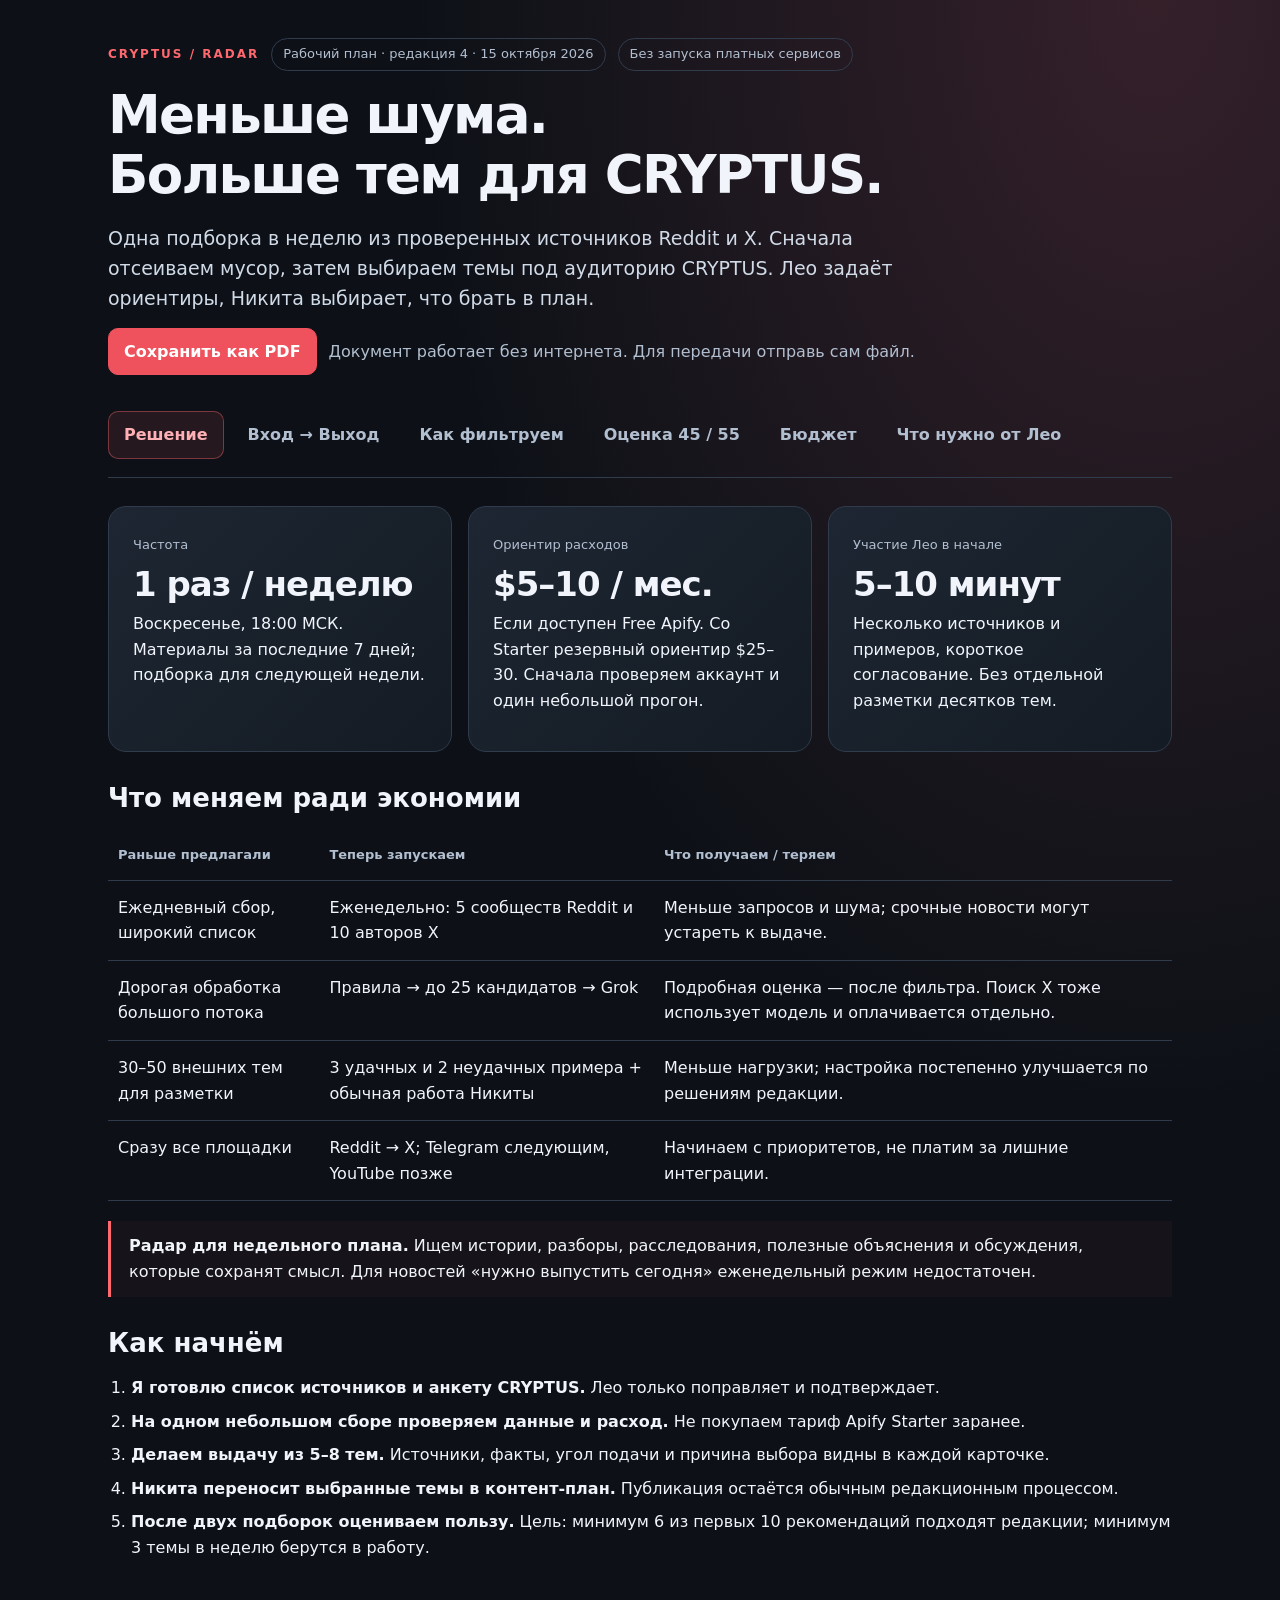
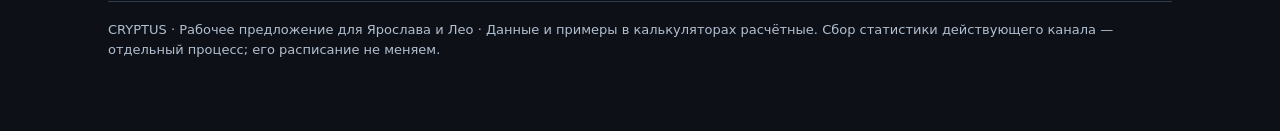
==== commit c72fd49c: "Add YouTube podcast and clip workflow to radar plan" ====
--- a/index.html
+++ b/index.html
@@ -10,7 +10,7 @@
 </style>
 </head>
 <body><main>
-<header><div class="row"><span class="eyebrow">CRYPTUS / RADAR</span><span class="tag">Рабочий план · редакция 3 · 15 октября 2026</span><span class="tag">Без запуска платных сервисов</span></div><h1>Меньше шума.<br>Больше тем для CRYPTUS.</h1><p class="lead">Одна подборка в неделю из проверенных источников Reddit и X. Сначала отсеиваем мусор, затем выбираем темы под аудиторию CRYPTUS. Лео задаёт ориентиры, Никита выбирает, что брать в план.</p><div class="row noprint"><button class="btn primary" id="print">Сохранить как PDF</button><span class="muted">Документ работает без интернета. Для передачи отправь сам файл.</span></div></header>
+<header><div class="row"><span class="eyebrow">CRYPTUS / RADAR</span><span class="tag">Рабочий план · редакция 4 · 15 октября 2026</span><span class="tag">Без запуска платных сервисов</span></div><h1>Меньше шума.<br>Больше тем для CRYPTUS.</h1><p class="lead">Одна подборка в неделю из проверенных источников Reddit и X. Сначала отсеиваем мусор, затем выбираем темы под аудиторию CRYPTUS. Лео задаёт ориентиры, Никита выбирает, что брать в план.</p><div class="row noprint"><button class="btn primary" id="print">Сохранить как PDF</button><span class="muted">Документ работает без интернета. Для передачи отправь сам файл.</span></div></header>
 <nav class="tabs" role="tablist" aria-label="Разделы документа">
 <button role="tab" id="tab-overview" aria-controls="overview" aria-selected="true">Решение</button><button role="tab" id="tab-inout" aria-controls="inout" aria-selected="false">Вход → Выход</button><button role="tab" id="tab-flow" aria-controls="flow" aria-selected="false">Как фильтруем</button><button role="tab" id="tab-score" aria-controls="score" aria-selected="false">Оценка 45 / 55</button><button role="tab" id="tab-budget" aria-controls="budget" aria-selected="false">Бюджет</button><button role="tab" id="tab-leo" aria-controls="leo" aria-selected="false">Что нужно от Лео</button>
 </nav>
@@ -26,6 +26,7 @@
 <section><h2>Что происходит с этим входом</h2><div class="note"><strong>Источники → сбор → отсев → до 25 кандидатов → оценка 45 / 55 → до 5–8 идей → выбор Никиты → контент-план.</strong></div><p>Убираем рекламу, дубли и уже использованные сюжеты. Сравниваем доступные сигналы, оцениваем пользу для CRYPTUS через ограниченный запрос Grok. Проходной ориентир — итог от 65 и ценность для CRYPTUS от 60; проверяемая основа обязательна.</p></section>
 <section class="card"><small class="good">ВЫХОД · после каждого выпуска радара</small><h2>До 5–8 карточек, пригодных для решения</h2><div class="table-wrap"><table><thead><tr><th>Что в карточке</th><th>Что это даёт Никите</th></tr></thead><tbody><tr><td><strong>Рабочее название и краткая суть</strong></td><td>За минуту понять, о чём история, без чтения всего потока.</td></tr><tr><td><strong>Угол подачи для CRYPTUS</strong></td><td>Почему аудитории будет интересно и какой вопрос можно разобрать.</td></tr><tr><td><strong>Настоящие ссылки, источник и дата</strong></td><td>Открыть оригиналы и проверить утверждения. Независимые подтверждения — если найдены.</td></tr><tr><td><strong>Внешняя оценка, ценность CRYPTUS и объяснение</strong></td><td>Понять причину отбора. При нехватке метрик — предварительный статус вместо выдуманного точного балла.</td></tr><tr><td><strong>Факты, неизвестное и срок актуальности</strong></td><td>Видеть, что ещё проверить и можно ли оставить тему на следующую неделю.</td></tr></tbody></table></div><p class="note"><strong>Если подходящих тем меньше — выдаём меньше.</strong> Карточка радара — идея с доказательствами и оговорками; готовый текст поста редакция создаёт отдельно.</p></section>
 <section><h2>Последний шаг: из идеи в опубликованный пост</h2><ol><li><strong>Никита нажимает «В план».</strong> Создаётся карточка «Идея» со ссылкой на тему радара и её источники. Дату и финальное название задаёт редактор.</li><li><strong>После выхода пост связывается с планом.</strong> Используем существующее сопоставление по точному названию и дате; при неоднозначности — точную ссылку на пост. Одного названия идеи радара для связи недостаточно.</li><li><strong>Статистика приходит существующим сборщиком.</strong> Сохраняем цепочку: тема радара → карточка плана → реальный пост → результат. Радар сам не заменяет сборщик статистики.</li><li><strong>По двум подборкам проверяем пользу.</strong> Ориентир: минимум 6 подходящих из первых 10 рекомендаций и минимум 3 темы в работу за неделю. Затем проверяем источники и правила; веса не меняются сами.</li></ol></section>
+<section class="card"><small class="gold">YOUTUBE · следующий этап</small><h2>Видео и подкасты → фрагмент → пост</h2><p>Используем YouTube и как источник идей, и как источник интересных фрагментов для редакторской нарезки. Начинаем с подтверждённого списка каналов и подкастов; общий поток YouTube не собираем.</p><div class="split"><div><h3>Что получаем на входе</h3><ul><li><strong>Список каналов и направлений:</strong> кого слушаем, какие гости и темы подходят CRYPTUS.</li><li><strong>Новые видео за выбранный период:</strong> ID, ссылка, название, канал, дата и длительность; доступные показатели и описание.</li><li><strong>Контекст выпуска:</strong> участники, главы и расшифровка с таймкодами, если доступны. Доступность текста и полноту покрытия сохраняем отдельно.</li></ul></div><div><h3>Что выдаём редактору</h3><ul><li><strong>Карточку видео в кабинете:</strong> ссылка на оригинал, суть, гость и объяснение, почему материал подходит.</li><li><strong>Кандидат на фрагмент:</strong> начало и конец, ссылка на нужный момент, краткая суть и контекст — только после проверки по записи или тексту с таймкодами.</li><li><strong>Идею поста:</strong> рабочее название, угол подачи, что проверить и действие «В план» со связью с оригинальным видео.</li></ul></div></div><p class="note"><strong>Без расшифровки:</strong> можно рекомендовать выпуск по описанию со статусом «Нужен просмотр», но нельзя выдавать придуманные цитаты и точные границы фрагмента. Полная расшифровка и частичный текст — разные уровни проверки.</p><h3>Как это проходит отбор</h3><p>Проверенный канал → тема CRYPTUS → доступный текст/контекст → содержательный момент, понятный вне длинного разговора → проверка фактов и смысла → карточка редактору. Популярность видео — дополнительный сигнал; ценность самого фрагмента проверяется отдельно.</p><p>Редактор открывает оригинал, проверяет контекст и возможность использования, сам делает нарезку и готовит пост. На старте автоскачивание, монтаж и публикацию не подключаем. Длину фрагментов и число рекомендаций согласуем перед запуском.</p><p><strong>Связь сохраняем:</strong> видео → выбранный фрагмент → карточка плана → вышедший пост → его статистика. Для каждого фрагмента храним ID видео, начало/конец, источник текста и статус проверки; один выпуск может дать несколько разных фрагментов, повторные предложения того же момента объединяем.</p><p class="muted">YouTube подключаем после пилота Reddit/X. Его сбор, расшифровка и обработка оцениваются отдельно; текущий калькулятор $5–10 не включает YouTube. Сначала проверяем один выпуск, затем утверждаем объём и расходы.</p></section>
 <div class="status"><strong>Результат для команды:</strong> Никита получает короткий список обоснованных идей, выбирает нужные и работает в привычном контент-плане. Эта вкладка описывает планируемое поведение: сам радар и кнопка переноса ещё не подключены.</div>
 </article>
 <article class="panel" role="tabpanel" id="flow" aria-labelledby="tab-flow" hidden>
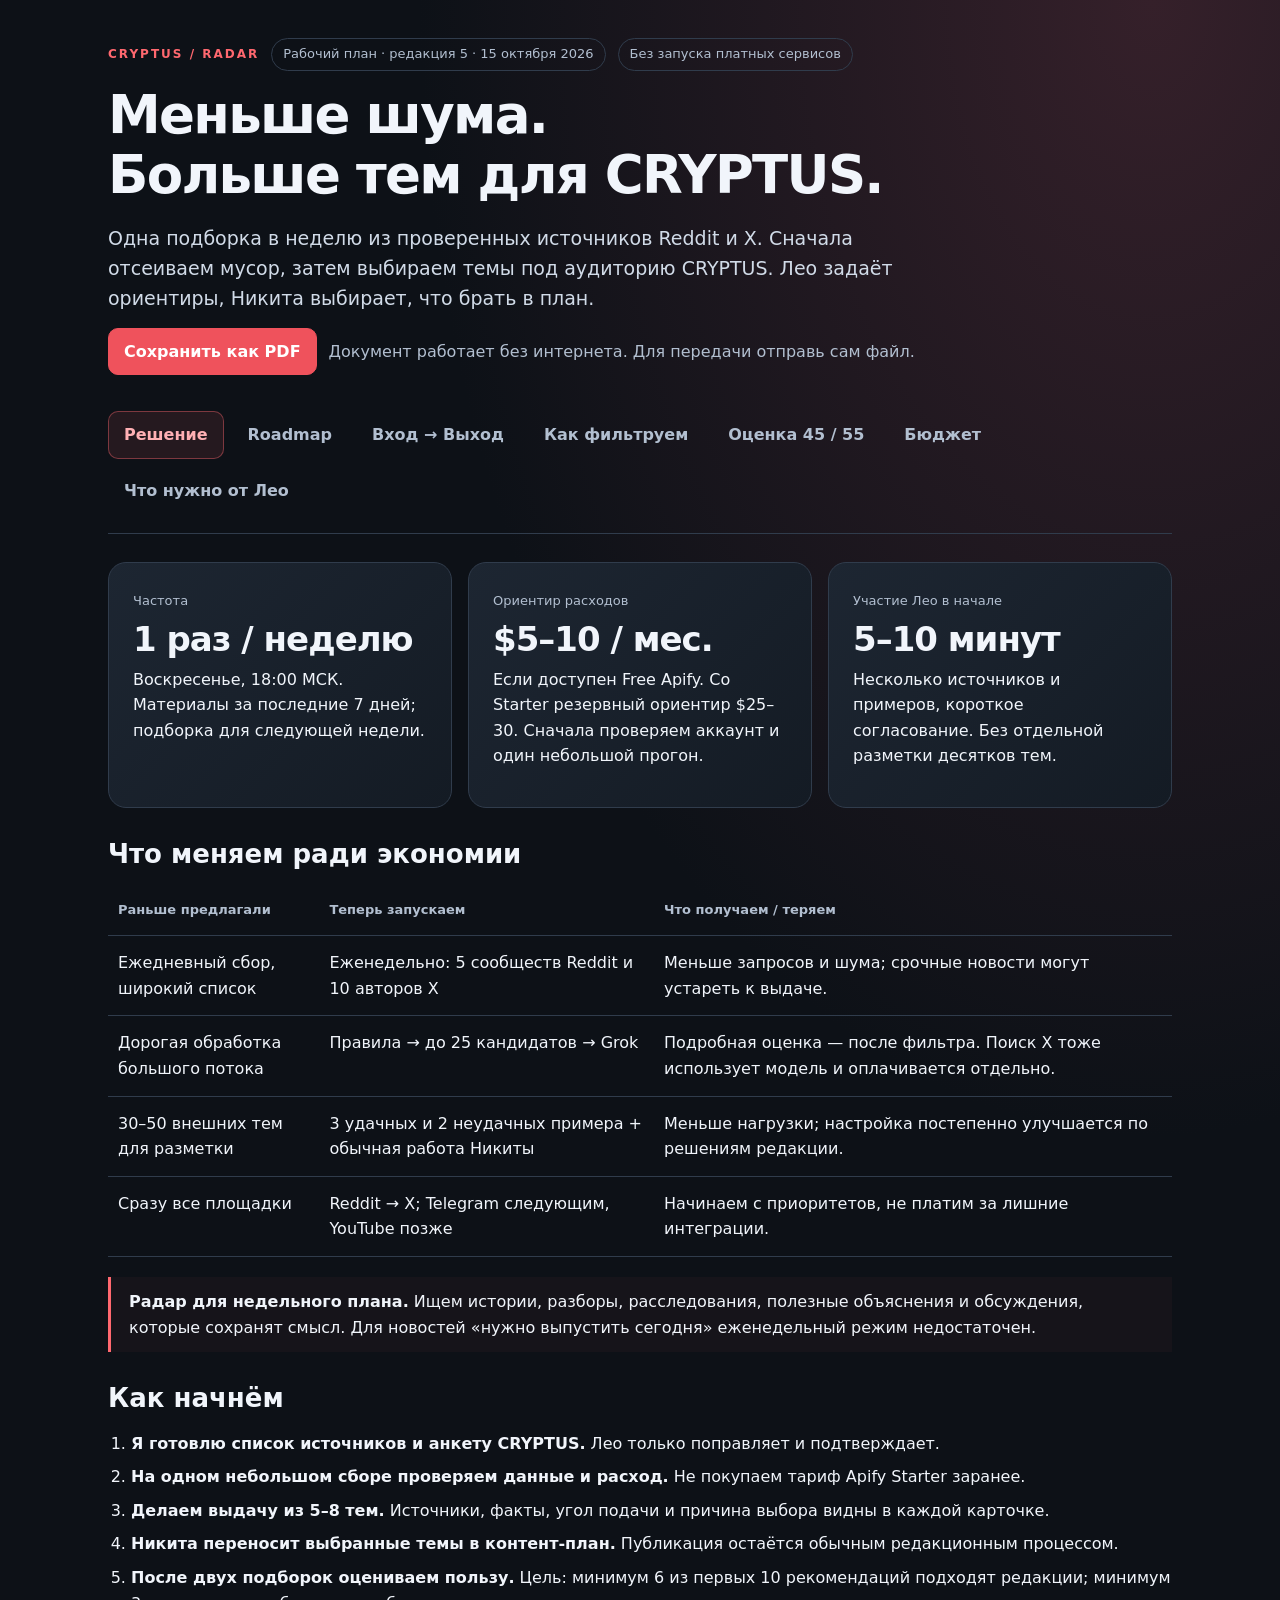
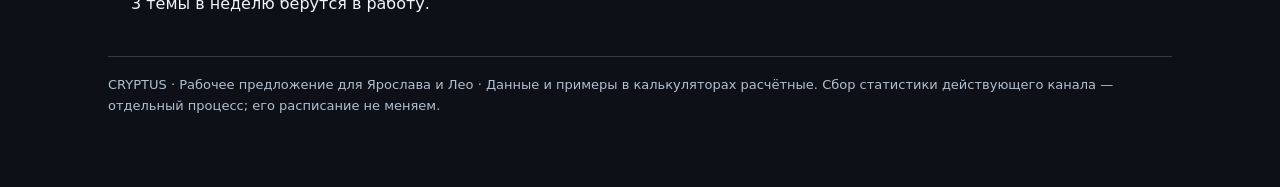
==== commit d72f4edf: "Add interactive radar roadmap" ====
--- a/index.html
+++ b/index.html
@@ -7,18 +7,34 @@
 :root{--bg:#0d1117;--panel:#151c25;--line:#303c4c;--text:#f1f5fb;--muted:#b2bfd0;--red:#ff686f;--gold:#ffd283;--green:#7de0ba;--blue:#97bdff}
 *{box-sizing:border-box}body{margin:0;background:radial-gradient(ellipse at 90% 0,#35202a 0,transparent 45%),var(--bg);color:var(--text);font:16px/1.6 system-ui,-apple-system,"Segoe UI",sans-serif}main{max-width:1120px;margin:auto;padding:38px 28px 70px}a{color:var(--blue)}button,input,select{font:inherit}button,a,summary{touch-action:manipulation}button{cursor:pointer}button:focus-visible,a:focus-visible,summary:focus-visible,input:focus-visible,select:focus-visible{outline:3px solid var(--gold);outline-offset:4px}h1{font-size:clamp(30px,5vw,53px);line-height:1.13;letter-spacing:-1.7px;margin:14px 0 18px}h2{font-size:26px;line-height:1.25;margin:0 0 16px}h3{font-size:19px;line-height:1.35;margin:0 0 10px}p{margin:0 0 14px}.eyebrow{color:var(--red);font-weight:800;letter-spacing:2px;font-size:12px}.lead{font-size:19px;max-width:790px;color:#d1dbe8}.muted,small{color:var(--muted)}small{font-size:13px}.row{display:flex;gap:12px;align-items:center;flex-wrap:wrap}.split{display:grid;grid-template-columns:1fr 1fr;gap:20px}.three{display:grid;grid-template-columns:repeat(3,1fr);gap:16px}.card{background:linear-gradient(135deg,#1d2632,#141b24);border:1px solid var(--line);border-radius:18px;padding:24px}.metric{font-size:34px;line-height:1.25;font-weight:850;letter-spacing:-1px;margin:6px 0}.tag{font-size:13px;border:1px solid var(--line);padding:5px 11px;border-radius:30px;color:var(--muted)}.accent{color:var(--red)}.good{color:var(--green)}.gold{color:var(--gold)}.note{border-left:3px solid var(--red);padding:12px 18px;background:#ff686f09;margin:20px 0}.btn{border:1px solid #42526a;background:#212c3a;color:var(--text);padding:10px 15px;border-radius:10px;font-weight:650;text-decoration:none;display:inline-block}.btn.primary{background:#ef525c;border-color:#ef525c;color:#fff}.tabs{display:flex;gap:8px;flex-wrap:wrap;border-bottom:1px solid var(--line);padding:24px 0 18px;margin:12px 0 28px}.tabs button{background:transparent;color:var(--muted);border:1px solid transparent;padding:10px 15px;border-radius:10px;font-weight:650}.tabs button[aria-selected=true]{background:#ff686f1a;border-color:#ff686f66;color:#ffb0b4}.panel[hidden]{display:none}.panel{animation:enter .15s ease}section+section{margin-top:30px}ul,ol{padding-left:23px;margin:10px 0}li{margin:8px 0}.flow{display:grid;grid-template-columns:repeat(5,1fr);gap:12px;margin-bottom:18px}.step{position:relative;text-align:left;color:var(--text);background:var(--panel);border:1px solid var(--line);padding:18px 14px;border-radius:13px;min-height:140px}.step b{display:block;font-size:16px;line-height:1.35;margin:8px 0}.step small{display:block}.step[aria-pressed=true]{border-color:var(--red);background:#ff686f12}.step .num{color:var(--red);font-weight:800}.detail{min-height:240px}.detail h3{color:var(--gold)}table{width:100%;border-collapse:collapse}th,td{text-align:left;vertical-align:top;border-bottom:1px solid var(--line);padding:14px 10px;overflow-wrap:anywhere}th{color:var(--muted);font-size:13px;font-weight:700}td strong{font-weight:800}.table-wrap{overflow:auto}details{border-bottom:1px solid var(--line);padding:16px 0}summary{cursor:pointer;font-weight:700}details p{margin-top:12px}.weights{display:flex;height:42px;border-radius:10px;overflow:hidden;margin:16px 0}.weights div{display:flex;align-items:center;justify-content:center;font-weight:800}.external{width:45%;background:#5277b7;color:#fff}.editorial{width:55%;background:#ba4559;color:#fff}.fields{display:grid;grid-template-columns:1fr 1fr;gap:16px}label{display:block;color:var(--muted);font-size:14px}select,input[type=number]{width:100%;min-width:0;background:#101720;color:var(--text);border:1px solid #42526a;border-radius:9px;padding:10px;margin-top:6px}input[type=range]{width:100%;accent-color:var(--red)}.formula{font-size:22px;font-weight:800;padding:16px 0}.check{display:flex;gap:12px;border-bottom:1px solid var(--line);padding:15px 0;color:var(--text);font-size:16px}.check input{margin-top:6px;width:18px;height:18px;accent-color:var(--red);flex-shrink:0}.check span{display:block}.check small{display:block;margin-top:5px}.status{padding:8px 12px;border-radius:10px;background:#7de0ba12;border:1px solid #7de0ba44;margin-top:16px}.sources{font-size:14px}.footer{margin-top:40px;padding-top:18px;border-top:1px solid var(--line);font-size:13px;color:var(--muted)}@keyframes enter{from{opacity:.6}to{opacity:1}}@media(prefers-reduced-motion:reduce){.panel{animation:none}}@media(max-width:760px){main{padding:26px 16px 45px}.split,.three{grid-template-columns:1fr}.flow{grid-template-columns:1fr 1fr}.step:last-child{grid-column:1/-1}.tabs button{padding:10px 12px}h1{letter-spacing:-1px}.card{padding:20px}.fields{grid-template-columns:1fr}.detail{min-height:0}td,th{padding:12px 7px}table{font-size:14px}}@media print{body{background:#fff;color:#111}main{max-width:none;padding:0}.tabs,.noprint,.step,button{display:none!important}.panel[hidden]{display:block!important}.panel{page-break-before:always}.panel:first-of-type{page-break-before:auto}.card{background:#fff;border-color:#aaa;color:#111;break-inside:avoid}.muted,small,.lead,.footer,th,label{color:#444}a{color:#154b88}.note,.status{background:transparent}.weights{print-color-adjust:exact}.accent,.good,.gold,.eyebrow,.detail h3{color:#9b263a}.split,.three{grid-template-columns:1fr}.detail{min-height:0}}
 article section{margin-top:30px}
+.roadmap{list-style:none;padding:0;margin:26px 0;counter-reset:roadmap}.roadmap>li{position:relative;margin:0 0 0 18px;padding:0 0 26px 34px;border-left:2px solid var(--line)}.roadmap>li:last-child{border-left-color:transparent;padding-bottom:0}.roadmap>li:before{content:counter(roadmap);counter-increment:roadmap;position:absolute;left:-17px;top:18px;width:32px;height:32px;display:grid;place-items:center;background:var(--panel);border:1px solid var(--line);border-radius:50%;color:var(--muted);font-weight:800}.roadmap>li.current:before{background:var(--red);color:var(--bg);border-color:var(--red)}.roadmap details{padding:20px 24px;background:linear-gradient(135deg,#1d2632,#141b24);border:1px solid var(--line);border-radius:16px}.roadmap summary{font-size:19px;line-height:1.4}.roadmap .deliverable{margin:12px 0 0;color:var(--green);font-weight:650}.roadmap .gate{border-top:1px solid var(--line);padding-top:12px}.roadmap .tag{display:inline-block;margin-bottom:10px}.roadmap .current details{border-color:#ff686f66}.roadmap-guide{display:flex;flex-wrap:wrap;gap:8px;align-items:center;color:var(--muted);font-weight:650}.roadmap-guide span{padding:8px 12px;background:var(--panel);border-radius:8px}@media(max-width:760px){.roadmap>li{margin-left:14px;padding-left:24px}.roadmap details{padding:17px}.roadmap summary{font-size:17px}}@media print{.roadmap details{background:#fff;color:#111}.roadmap>li{break-inside:avoid}.roadmap .deliverable{color:#174e3e}.roadmap>li:before{color:#111;background:#fff}.roadmap-guide span{background:#eee;color:#111}}
 </style>
 </head>
 <body><main>
-<header><div class="row"><span class="eyebrow">CRYPTUS / RADAR</span><span class="tag">Рабочий план · редакция 4 · 15 октября 2026</span><span class="tag">Без запуска платных сервисов</span></div><h1>Меньше шума.<br>Больше тем для CRYPTUS.</h1><p class="lead">Одна подборка в неделю из проверенных источников Reddit и X. Сначала отсеиваем мусор, затем выбираем темы под аудиторию CRYPTUS. Лео задаёт ориентиры, Никита выбирает, что брать в план.</p><div class="row noprint"><button class="btn primary" id="print">Сохранить как PDF</button><span class="muted">Документ работает без интернета. Для передачи отправь сам файл.</span></div></header>
+<header><div class="row"><span class="eyebrow">CRYPTUS / RADAR</span><span class="tag">Рабочий план · редакция 5 · 15 октября 2026</span><span class="tag">Без запуска платных сервисов</span></div><h1>Меньше шума.<br>Больше тем для CRYPTUS.</h1><p class="lead">Одна подборка в неделю из проверенных источников Reddit и X. Сначала отсеиваем мусор, затем выбираем темы под аудиторию CRYPTUS. Лео задаёт ориентиры, Никита выбирает, что брать в план.</p><div class="row noprint"><button class="btn primary" id="print">Сохранить как PDF</button><span class="muted">Документ работает без интернета. Для передачи отправь сам файл.</span></div></header>
 <nav class="tabs" role="tablist" aria-label="Разделы документа">
-<button role="tab" id="tab-overview" aria-controls="overview" aria-selected="true">Решение</button><button role="tab" id="tab-inout" aria-controls="inout" aria-selected="false">Вход → Выход</button><button role="tab" id="tab-flow" aria-controls="flow" aria-selected="false">Как фильтруем</button><button role="tab" id="tab-score" aria-controls="score" aria-selected="false">Оценка 45 / 55</button><button role="tab" id="tab-budget" aria-controls="budget" aria-selected="false">Бюджет</button><button role="tab" id="tab-leo" aria-controls="leo" aria-selected="false">Что нужно от Лео</button>
+<button role="tab" id="tab-overview" aria-controls="overview" aria-selected="true">Решение</button><button role="tab" id="tab-roadmap" aria-controls="roadmap" aria-selected="false">Roadmap</button><button role="tab" id="tab-inout" aria-controls="inout" aria-selected="false">Вход → Выход</button><button role="tab" id="tab-flow" aria-controls="flow" aria-selected="false">Как фильтруем</button><button role="tab" id="tab-score" aria-controls="score" aria-selected="false">Оценка 45 / 55</button><button role="tab" id="tab-budget" aria-controls="budget" aria-selected="false">Бюджет</button><button role="tab" id="tab-leo" aria-controls="leo" aria-selected="false">Что нужно от Лео</button>
 </nav>
 <article class="panel" role="tabpanel" id="overview" aria-labelledby="tab-overview">
 <div class="three"><div class="card"><small>Частота</small><div class="metric">1 раз / неделю</div><p>Воскресенье, 18:00 МСК. Материалы за последние 7 дней; подборка для следующей недели.</p></div><div class="card"><small>Ориентир расходов</small><div class="metric">$5–10 / мес.</div><p>Если доступен Free Apify. Со Starter резервный ориентир $25–30. Сначала проверяем аккаунт и один небольшой прогон.</p></div><div class="card"><small>Участие Лео в начале</small><div class="metric">5–10 минут</div><p>Несколько источников и примеров, короткое согласование. Без отдельной разметки десятков тем.</p></div></div>
 <section><h2>Что меняем ради экономии</h2><div class="table-wrap"><table><thead><tr><th>Раньше предлагали</th><th>Теперь запускаем</th><th>Что получаем / теряем</th></tr></thead><tbody><tr><td>Ежедневный сбор, широкий список</td><td>Еженедельно: 5 сообществ Reddit и 10 авторов X</td><td>Меньше запросов и шума; срочные новости могут устареть к выдаче.</td></tr><tr><td>Дорогая обработка большого потока</td><td>Правила → до 25 кандидатов → Grok</td><td>Подробная оценка — после фильтра. Поиск X тоже использует модель и оплачивается отдельно.</td></tr><tr><td>30–50 внешних тем для разметки</td><td>3 удачных и 2 неудачных примера + обычная работа Никиты</td><td>Меньше нагрузки; настройка постепенно улучшается по решениям редакции.</td></tr><tr><td>Сразу все площадки</td><td>Reddit → X; Telegram следующим, YouTube позже</td><td>Начинаем с приоритетов, не платим за лишние интеграции.</td></tr></tbody></table></div></section>
 <div class="note"><strong>Радар для недельного плана.</strong> Ищем истории, разборы, расследования, полезные объяснения и обсуждения, которые сохранят смысл. Для новостей «нужно выпустить сегодня» еженедельный режим недостаточен.</div>
 <section><h2>Как начнём</h2><ol><li><strong>Я готовлю список источников и анкету CRYPTUS.</strong> Лео только поправляет и подтверждает.</li><li><strong>На одном небольшом сборе проверяем данные и расход.</strong> Не покупаем тариф Apify Starter заранее.</li><li><strong>Делаем выдачу из 5–8 тем.</strong> Источники, факты, угол подачи и причина выбора видны в каждой карточке.</li><li><strong>Никита переносит выбранные темы в контент-план.</strong> Публикация остаётся обычным редакционным процессом.</li><li><strong>После двух подборок оцениваем пользу.</strong> Цель: минимум 6 из первых 10 рекомендаций подходят редакции; минимум 3 темы в неделю берутся в работу.</li></ol></section>
+</article>
+<article class="panel" role="tabpanel" id="roadmap" aria-labelledby="tab-roadmap" hidden>
+<h2>Roadmap: от плана до рабочего радара</h2><p class="lead">Сейчас готов документ. Дальше — согласовать ориентиры, проверить реальный сбор и довести его до полезной еженедельной подборки в кабинете. Новые площадки добавляем после проверки основы.</p>
+<div class="roadmap-guide" aria-label="Путь развития радара"><span>Ориентиры</span> → <span>Пилот Reddit / X</span> → <span>Фильтрация</span> → <span>Кабинет и план</span> → <span>Проверка пользы</span> → <span>Telegram / YouTube</span></div>
+<p class="note"><strong>Мы здесь:</strong> план опубликован, интеграции радара ещё не запущены. Этапы ниже — порядок работы без календарных обещаний. Нажми на этап, чтобы увидеть действия и условие перехода дальше.</p>
+<ol class="roadmap" aria-label="Этапы реализации радара">
+<li class="current"><details open><summary>Согласовать основу и получить доступы</summary><span class="tag">Следующий шаг · Ярослав + Лео</span><p>Ярослав готовит анкету CRYPTUS и список 5 Reddit + 10 авторов X. Лео подтверждает источники, 3 хороших / 2 плохих примера, запреты и предел расходов. Подключаем Apify и Grok через защищённые настройки.</p><p class="deliverable">Результат: понятные правила отбора, список источников и доступы.</p><p class="gate"><strong>Переходим дальше:</strong> ориентиры и бюджет согласованы, доступы проверены. Покупки не следуют автоматически из публикации плана.</p></details></li>
+<li><details><summary>Проверить один небольшой сбор Reddit и X</summary><span class="tag">Пилот · Ярослав</span><p>Вручную собираем материалы за последние 7 дней в согласованных лимитах. Сохраняем ID, ссылки, даты, текст и доступные показатели. Проверяем качество данных, повторы, ошибки и фактический расход.</p><p class="deliverable">Результат: настоящие материалы и измеренная стоимость одного запуска.</p><p class="gate"><strong>Переходим дальше:</strong> ссылки открываются, поля пригодны для оценки, повторы не размножаются, расходы укладываются в согласованный предел. При проблемах исправляем сбор до расписания.</p></details></li>
+<li><details><summary>Настроить фильтрацию и оценку 45 / 55</summary><span class="tag">Качество · Ярослав, ориентиры Лео</span><p>Убираем рекламу, дубли, использованные сюжеты и слабые материалы. До 25 кандидатов проходят оценку: внешний интерес 45%, ценность CRYPTUS 55%. Grok оценивает ограниченный список по одной анкете с проверкой ссылок и оговорок.</p><p class="deliverable">Результат: до 5–8 обоснованных идей с источниками и углом подачи.</p><p class="gate"><strong>Переходим дальше:</strong> причины выбора понятны, непроверенное отмечено, слабые темы не добавляются ради количества. При недостатке метрик нет выдуманной точной оценки.</p></details></li>
+<li><details><summary>Добавить радар в кабинет и связать с планом</summary><span class="tag">Интерфейс и данные · Ярослав</span><p>Создаём хранение источников, запусков, кандидатов и решений. Показываем карточки с действиями «В план», «Сохранить», «Не подходит». Выбор создаёт идею в контент-плане и сохраняет связь с источником; опубликованный пост соединяется через существующую связь плана с фактом.</p><p class="deliverable">Результат: тема → карточка плана → вышедший пост → статистика.</p><p class="gate"><strong>Переходим дальше:</strong> выбранная тема сохраняется и повторно не создаёт дубль; Никита и Лео видят нужные данные со своими правами. Сборщик статистики канала продолжает работать отдельно.</p></details></li>
+<li><details><summary>Включить недельное расписание и проверить две подборки</summary><span class="tag">Рабочий пилот · Ярослав + Никита</span><p>Запускаем сбор по воскресеньям в 18:00 МСК за последние 7 дней. Контролируем расходы, ошибки и повторы; отмечаем время последнего успешного выпуска. Никита выбирает темы в обычной работе, причины отказа оставляет по желанию.</p><p class="deliverable">Результат: регулярная подборка, из которой редакция берёт темы.</p><p class="gate"><strong>Основа принята:</strong> два выпуска проходят без дублей и скрытых сбоев; минимум 6 из первых 10 рекомендаций подходят редакции и минимум 3 темы за неделю берутся в работу. Если критерии не выполнены — корректируем источники и анкету, повторяем проверку.</p></details></li>
+<li><details><summary>Расширить поиск на внешние Telegram-каналы</summary><span class="tag">После полезного пилота · Ярослав + Лео</span><p>Уточняем возможности существующего сборщика Лео для выбранных внешних каналов. Согласуем короткий список, доступы, объём и расходы. Подключаем те же правила отбора и объединение повторяющихся историй с Reddit/X.</p><p class="deliverable">Результат: Telegram дополняет общую выдачу полезными источниками.</p><p class="gate"><strong>Принимаем этап:</strong> оригинальные ссылки и данные доступны, повтор истории из разных площадок не превращается в несколько одинаковых рекомендаций. Если доступов нет, работа Reddit/X продолжается.</p></details></li>
+<li><details><summary>Подключить YouTube и подкасты для нарезок</summary><span class="tag">Следующая площадка · Ярослав + редактор</span><p>Подтверждаем каналы и проверяем один выпуск: ссылка, доступный текст, главы и таймкоды. Подбираем содержательный фрагмент и идею поста. Редактор проверяет контекст, сам делает нарезку и готовит публикацию; без проверенных границ ставим «Нужен просмотр».</p><p class="deliverable">Результат: видео → проверенный фрагмент → идея в плане → пост.</p><p class="gate"><strong>Принимаем этап:</strong> ссылка ведёт к нужному моменту, смысл фрагмента сохранён, связь с планом работает без дублей. Объём и отдельный бюджет YouTube согласованы после проверки выпуска.</p></details></li>
+<li><details><summary>Улучшать радар по решениям и результатам постов</summary><span class="tag">Постоянная работа · редакция + Ярослав</span><p>Смотрим, какие темы берут в план, что отклоняют и какой результат получают вышедшие посты. По этим данным проверяем источники, анкету и пороги. Связь с результатом — сигнал для обсуждения, а не доказательство причины успеха.</p><p class="deliverable">Финиш: работающий радар, короткая полезная выдача и прозрачная стоимость.</p><p class="gate"><strong>Правило развития:</strong> меняем параметры после проверки; новые площадки, расходы и автономного агента добавляем только при понятной пользе. Самообучение отдельной модели для старта не требуется.</p></details></li>
+</ol>
 </article>
 <article class="panel" role="tabpanel" id="inout" aria-labelledby="tab-inout" hidden>
 <h2>С чего начинаем и что получаем в конце</h2><p class="muted">Два вида входа: один раз настраиваем ориентиры редакции, затем каждую неделю собираем свежие материалы. На выходе — понятные идеи с источниками, из которых Никита выбирает темы для плана.</p>
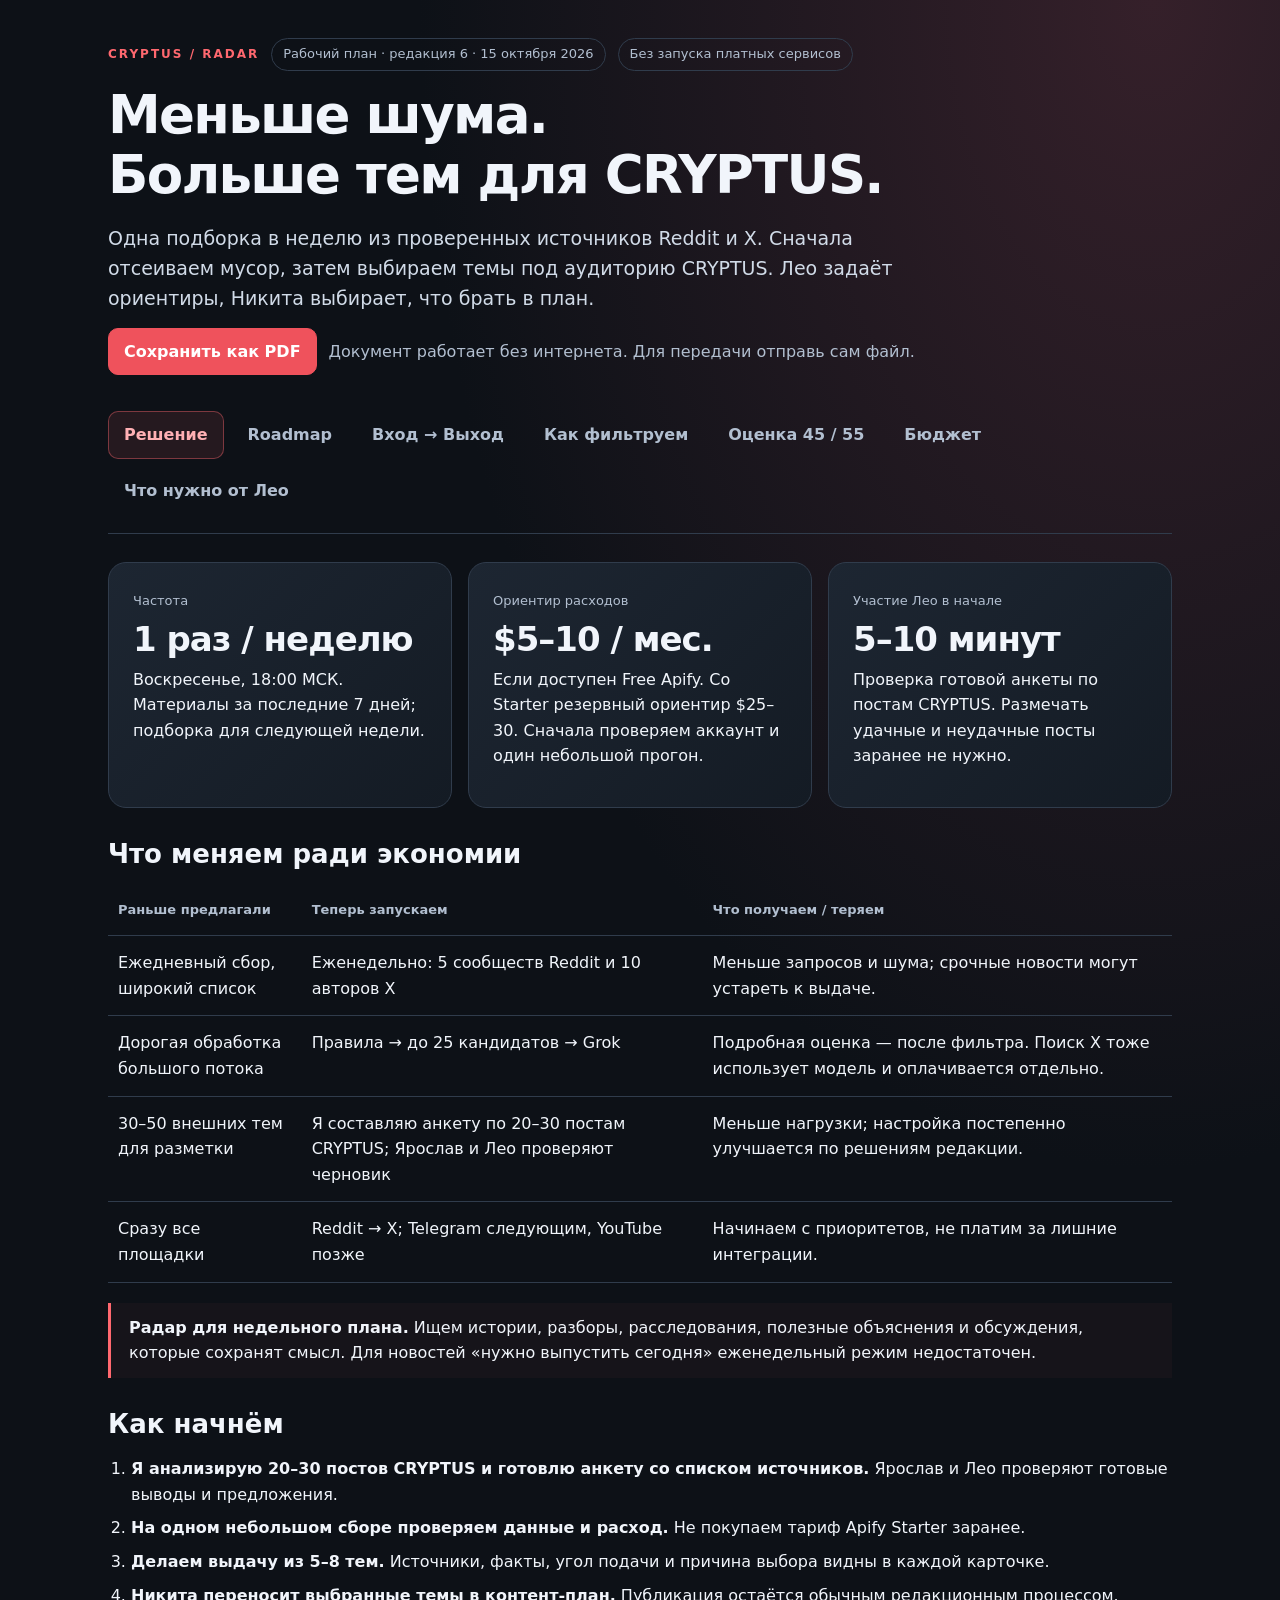
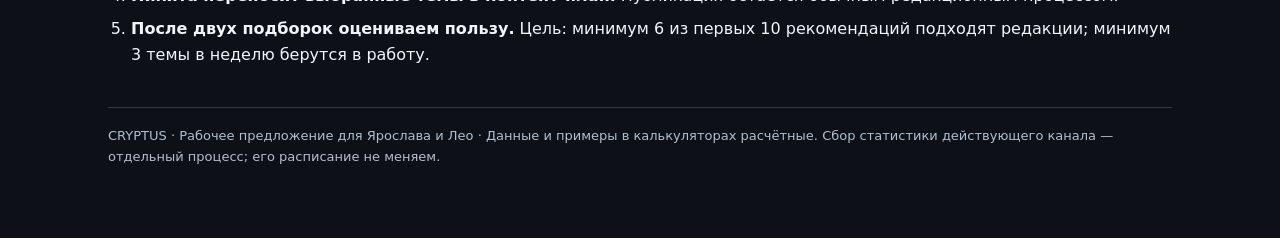
==== commit 54801c8d: "Build editorial brief from CRYPTUS posts" ====
--- a/index.html
+++ b/index.html
@@ -11,22 +11,22 @@
 </style>
 </head>
 <body><main>
-<header><div class="row"><span class="eyebrow">CRYPTUS / RADAR</span><span class="tag">Рабочий план · редакция 5 · 15 октября 2026</span><span class="tag">Без запуска платных сервисов</span></div><h1>Меньше шума.<br>Больше тем для CRYPTUS.</h1><p class="lead">Одна подборка в неделю из проверенных источников Reddit и X. Сначала отсеиваем мусор, затем выбираем темы под аудиторию CRYPTUS. Лео задаёт ориентиры, Никита выбирает, что брать в план.</p><div class="row noprint"><button class="btn primary" id="print">Сохранить как PDF</button><span class="muted">Документ работает без интернета. Для передачи отправь сам файл.</span></div></header>
+<header><div class="row"><span class="eyebrow">CRYPTUS / RADAR</span><span class="tag">Рабочий план · редакция 6 · 15 октября 2026</span><span class="tag">Без запуска платных сервисов</span></div><h1>Меньше шума.<br>Больше тем для CRYPTUS.</h1><p class="lead">Одна подборка в неделю из проверенных источников Reddit и X. Сначала отсеиваем мусор, затем выбираем темы под аудиторию CRYPTUS. Лео задаёт ориентиры, Никита выбирает, что брать в план.</p><div class="row noprint"><button class="btn primary" id="print">Сохранить как PDF</button><span class="muted">Документ работает без интернета. Для передачи отправь сам файл.</span></div></header>
 <nav class="tabs" role="tablist" aria-label="Разделы документа">
 <button role="tab" id="tab-overview" aria-controls="overview" aria-selected="true">Решение</button><button role="tab" id="tab-roadmap" aria-controls="roadmap" aria-selected="false">Roadmap</button><button role="tab" id="tab-inout" aria-controls="inout" aria-selected="false">Вход → Выход</button><button role="tab" id="tab-flow" aria-controls="flow" aria-selected="false">Как фильтруем</button><button role="tab" id="tab-score" aria-controls="score" aria-selected="false">Оценка 45 / 55</button><button role="tab" id="tab-budget" aria-controls="budget" aria-selected="false">Бюджет</button><button role="tab" id="tab-leo" aria-controls="leo" aria-selected="false">Что нужно от Лео</button>
 </nav>
 <article class="panel" role="tabpanel" id="overview" aria-labelledby="tab-overview">
-<div class="three"><div class="card"><small>Частота</small><div class="metric">1 раз / неделю</div><p>Воскресенье, 18:00 МСК. Материалы за последние 7 дней; подборка для следующей недели.</p></div><div class="card"><small>Ориентир расходов</small><div class="metric">$5–10 / мес.</div><p>Если доступен Free Apify. Со Starter резервный ориентир $25–30. Сначала проверяем аккаунт и один небольшой прогон.</p></div><div class="card"><small>Участие Лео в начале</small><div class="metric">5–10 минут</div><p>Несколько источников и примеров, короткое согласование. Без отдельной разметки десятков тем.</p></div></div>
-<section><h2>Что меняем ради экономии</h2><div class="table-wrap"><table><thead><tr><th>Раньше предлагали</th><th>Теперь запускаем</th><th>Что получаем / теряем</th></tr></thead><tbody><tr><td>Ежедневный сбор, широкий список</td><td>Еженедельно: 5 сообществ Reddit и 10 авторов X</td><td>Меньше запросов и шума; срочные новости могут устареть к выдаче.</td></tr><tr><td>Дорогая обработка большого потока</td><td>Правила → до 25 кандидатов → Grok</td><td>Подробная оценка — после фильтра. Поиск X тоже использует модель и оплачивается отдельно.</td></tr><tr><td>30–50 внешних тем для разметки</td><td>3 удачных и 2 неудачных примера + обычная работа Никиты</td><td>Меньше нагрузки; настройка постепенно улучшается по решениям редакции.</td></tr><tr><td>Сразу все площадки</td><td>Reddit → X; Telegram следующим, YouTube позже</td><td>Начинаем с приоритетов, не платим за лишние интеграции.</td></tr></tbody></table></div></section>
+<div class="three"><div class="card"><small>Частота</small><div class="metric">1 раз / неделю</div><p>Воскресенье, 18:00 МСК. Материалы за последние 7 дней; подборка для следующей недели.</p></div><div class="card"><small>Ориентир расходов</small><div class="metric">$5–10 / мес.</div><p>Если доступен Free Apify. Со Starter резервный ориентир $25–30. Сначала проверяем аккаунт и один небольшой прогон.</p></div><div class="card"><small>Участие Лео в начале</small><div class="metric">5–10 минут</div><p>Проверка готовой анкеты по постам CRYPTUS. Размечать удачные и неудачные посты заранее не нужно.</p></div></div>
+<section><h2>Что меняем ради экономии</h2><div class="table-wrap"><table><thead><tr><th>Раньше предлагали</th><th>Теперь запускаем</th><th>Что получаем / теряем</th></tr></thead><tbody><tr><td>Ежедневный сбор, широкий список</td><td>Еженедельно: 5 сообществ Reddit и 10 авторов X</td><td>Меньше запросов и шума; срочные новости могут устареть к выдаче.</td></tr><tr><td>Дорогая обработка большого потока</td><td>Правила → до 25 кандидатов → Grok</td><td>Подробная оценка — после фильтра. Поиск X тоже использует модель и оплачивается отдельно.</td></tr><tr><td>30–50 внешних тем для разметки</td><td>Я составляю анкету по 20–30 постам CRYPTUS; Ярослав и Лео проверяют черновик</td><td>Меньше нагрузки; настройка постепенно улучшается по решениям редакции.</td></tr><tr><td>Сразу все площадки</td><td>Reddit → X; Telegram следующим, YouTube позже</td><td>Начинаем с приоритетов, не платим за лишние интеграции.</td></tr></tbody></table></div></section>
 <div class="note"><strong>Радар для недельного плана.</strong> Ищем истории, разборы, расследования, полезные объяснения и обсуждения, которые сохранят смысл. Для новостей «нужно выпустить сегодня» еженедельный режим недостаточен.</div>
-<section><h2>Как начнём</h2><ol><li><strong>Я готовлю список источников и анкету CRYPTUS.</strong> Лео только поправляет и подтверждает.</li><li><strong>На одном небольшом сборе проверяем данные и расход.</strong> Не покупаем тариф Apify Starter заранее.</li><li><strong>Делаем выдачу из 5–8 тем.</strong> Источники, факты, угол подачи и причина выбора видны в каждой карточке.</li><li><strong>Никита переносит выбранные темы в контент-план.</strong> Публикация остаётся обычным редакционным процессом.</li><li><strong>После двух подборок оцениваем пользу.</strong> Цель: минимум 6 из первых 10 рекомендаций подходят редакции; минимум 3 темы в неделю берутся в работу.</li></ol></section>
+<section><h2>Как начнём</h2><ol><li><strong>Я анализирую 20–30 постов CRYPTUS и готовлю анкету со списком источников.</strong> Ярослав и Лео проверяют готовые выводы и предложения.</li><li><strong>На одном небольшом сборе проверяем данные и расход.</strong> Не покупаем тариф Apify Starter заранее.</li><li><strong>Делаем выдачу из 5–8 тем.</strong> Источники, факты, угол подачи и причина выбора видны в каждой карточке.</li><li><strong>Никита переносит выбранные темы в контент-план.</strong> Публикация остаётся обычным редакционным процессом.</li><li><strong>После двух подборок оцениваем пользу.</strong> Цель: минимум 6 из первых 10 рекомендаций подходят редакции; минимум 3 темы в неделю берутся в работу.</li></ol></section>
 </article>
 <article class="panel" role="tabpanel" id="roadmap" aria-labelledby="tab-roadmap" hidden>
 <h2>Roadmap: от плана до рабочего радара</h2><p class="lead">Сейчас готов документ. Дальше — согласовать ориентиры, проверить реальный сбор и довести его до полезной еженедельной подборки в кабинете. Новые площадки добавляем после проверки основы.</p>
 <div class="roadmap-guide" aria-label="Путь развития радара"><span>Ориентиры</span> → <span>Пилот Reddit / X</span> → <span>Фильтрация</span> → <span>Кабинет и план</span> → <span>Проверка пользы</span> → <span>Telegram / YouTube</span></div>
 <p class="note"><strong>Мы здесь:</strong> план опубликован, интеграции радара ещё не запущены. Этапы ниже — порядок работы без календарных обещаний. Нажми на этап, чтобы увидеть действия и условие перехода дальше.</p>
 <ol class="roadmap" aria-label="Этапы реализации радара">
-<li class="current"><details open><summary>Согласовать основу и получить доступы</summary><span class="tag">Следующий шаг · Ярослав + Лео</span><p>Ярослав готовит анкету CRYPTUS и список 5 Reddit + 10 авторов X. Лео подтверждает источники, 3 хороших / 2 плохих примера, запреты и предел расходов. Подключаем Apify и Grok через защищённые настройки.</p><p class="deliverable">Результат: понятные правила отбора, список источников и доступы.</p><p class="gate"><strong>Переходим дальше:</strong> ориентиры и бюджет согласованы, доступы проверены. Покупки не следуют автоматически из публикации плана.</p></details></li>
+<li class="current"><details open><summary>Согласовать основу и получить доступы</summary><span class="tag">Следующий шаг · Ярослав + Лео</span><p>Ярослав передаёт выгрузку 20–30 разных постов CRYPTUS. Codex анализирует аудиторию, темы и подачу, составляет анкету и предлагает направления развития. Ярослав и Лео проверяют готовый черновик; отдельно согласуют список 5 Reddit + 10 авторов X и предел расходов. Подключаем Apify и Grok через защищённые настройки.</p><p class="deliverable">Результат: проверенная анкета по постам CRYPTUS, список источников и доступы.</p><p class="gate"><strong>Переходим дальше:</strong> ориентиры и бюджет согласованы, доступы проверены. Покупки не следуют автоматически из публикации плана.</p></details></li>
 <li><details><summary>Проверить один небольшой сбор Reddit и X</summary><span class="tag">Пилот · Ярослав</span><p>Вручную собираем материалы за последние 7 дней в согласованных лимитах. Сохраняем ID, ссылки, даты, текст и доступные показатели. Проверяем качество данных, повторы, ошибки и фактический расход.</p><p class="deliverable">Результат: настоящие материалы и измеренная стоимость одного запуска.</p><p class="gate"><strong>Переходим дальше:</strong> ссылки открываются, поля пригодны для оценки, повторы не размножаются, расходы укладываются в согласованный предел. При проблемах исправляем сбор до расписания.</p></details></li>
 <li><details><summary>Настроить фильтрацию и оценку 45 / 55</summary><span class="tag">Качество · Ярослав, ориентиры Лео</span><p>Убираем рекламу, дубли, использованные сюжеты и слабые материалы. До 25 кандидатов проходят оценку: внешний интерес 45%, ценность CRYPTUS 55%. Grok оценивает ограниченный список по одной анкете с проверкой ссылок и оговорок.</p><p class="deliverable">Результат: до 5–8 обоснованных идей с источниками и углом подачи.</p><p class="gate"><strong>Переходим дальше:</strong> причины выбора понятны, непроверенное отмечено, слабые темы не добавляются ради количества. При недостатке метрик нет выдуманной точной оценки.</p></details></li>
 <li><details><summary>Добавить радар в кабинет и связать с планом</summary><span class="tag">Интерфейс и данные · Ярослав</span><p>Создаём хранение источников, запусков, кандидатов и решений. Показываем карточки с действиями «В план», «Сохранить», «Не подходит». Выбор создаёт идею в контент-плане и сохраняет связь с источником; опубликованный пост соединяется через существующую связь плана с фактом.</p><p class="deliverable">Результат: тема → карточка плана → вышедший пост → статистика.</p><p class="gate"><strong>Переходим дальше:</strong> выбранная тема сохраняется и повторно не создаёт дубль; Никита и Лео видят нужные данные со своими правами. Сборщик статистики канала продолжает работать отдельно.</p></details></li>
@@ -38,7 +38,7 @@
 </article>
 <article class="panel" role="tabpanel" id="inout" aria-labelledby="tab-inout" hidden>
 <h2>С чего начинаем и что получаем в конце</h2><p class="muted">Два вида входа: один раз настраиваем ориентиры редакции, затем каждую неделю собираем свежие материалы. На выходе — понятные идеи с источниками, из которых Никита выбирает темы для плана.</p>
-<div class="split"><section class="card"><small class="accent">ВХОД · один раз перед запуском</small><h3>Ориентиры CRYPTUS и доступы</h3><ul><li><strong>Кому и о чём пишем:</strong> аудитория, интересные направления, форматы и запреты редакции.</li><li><strong>Проверенный список:</strong> 5 сообществ Reddit и 10 авторов X; Лео подтверждает подготовленные нами источники.</li><li><strong>Примеры вкуса:</strong> 3 удачных и 2 неудачных материала с коротким объяснением.</li><li><strong>Доступы и предел расходов:</strong> Apify, Grok API, согласованный бюджет; ключи храним в защищённых настройках.</li><li><strong>История CRYPTUS:</strong> доступные недавние темы и публикации, чтобы не повторяться. Если истории нет — явно отмечаем ограничение.</li></ul></section><section class="card"><small class="gold">ВХОД · каждый недельный сбор</small><h3>Материалы за последние 7 дней</h3><ul><li><strong>До 100 постов Reddit и около 100 полученных постов X:</strong> ID, ссылка, автор/источник, дата, заголовок и доступный текст.</li><li><strong>Доступные показатели:</strong> реакции, обсуждения, репосты или другие сигналы площадки. Отсутствующий показатель не считаем нулём.</li><li><strong>До 40 содержательных комментариев Reddit</strong> к уже отобранным материалам — для контекста и поиска истории.</li><li><strong>Предыдущие решения Никиты:</strong> что взяли в план, сохранили или отклонили; причина — по желанию.</li></ul><p class="muted">Это ограничения объёма, а не обязательная квота. Telegram и YouTube подключаем позже.</p></section></div>
+<div class="split"><section class="card"><small class="accent">ВХОД · один раз перед запуском</small><h3>Ориентиры CRYPTUS и доступы</h3><ul><li><strong>Кому и о чём пишем:</strong> аудитория, интересные направления, форматы и запреты редакции.</li><li><strong>Проверенный список:</strong> 5 сообществ Reddit и 10 авторов X; Лео подтверждает подготовленные нами источники.</li><li><strong>Основа анкеты:</strong> выгрузка 20–30 разных постов CRYPTUS с текстом, датой и ссылкой. Codex сам делает анализ; Ярослав и Лео проверяют готовую анкету.</li><li><strong>Доступы и предел расходов:</strong> Apify, Grok API, согласованный бюджет; ключи храним в защищённых настройках.</li><li><strong>История CRYPTUS:</strong> доступные недавние темы и публикации, чтобы не повторяться. Если истории нет — явно отмечаем ограничение.</li></ul></section><section class="card"><small class="gold">ВХОД · каждый недельный сбор</small><h3>Материалы за последние 7 дней</h3><ul><li><strong>До 100 постов Reddit и около 100 полученных постов X:</strong> ID, ссылка, автор/источник, дата, заголовок и доступный текст.</li><li><strong>Доступные показатели:</strong> реакции, обсуждения, репосты или другие сигналы площадки. Отсутствующий показатель не считаем нулём.</li><li><strong>До 40 содержательных комментариев Reddit</strong> к уже отобранным материалам — для контекста и поиска истории.</li><li><strong>Предыдущие решения Никиты:</strong> что взяли в план, сохранили или отклонили; причина — по желанию.</li></ul><p class="muted">Это ограничения объёма, а не обязательная квота. Telegram и YouTube подключаем позже.</p></section></div>
 <section><h2>Что происходит с этим входом</h2><div class="note"><strong>Источники → сбор → отсев → до 25 кандидатов → оценка 45 / 55 → до 5–8 идей → выбор Никиты → контент-план.</strong></div><p>Убираем рекламу, дубли и уже использованные сюжеты. Сравниваем доступные сигналы, оцениваем пользу для CRYPTUS через ограниченный запрос Grok. Проходной ориентир — итог от 65 и ценность для CRYPTUS от 60; проверяемая основа обязательна.</p></section>
 <section class="card"><small class="good">ВЫХОД · после каждого выпуска радара</small><h2>До 5–8 карточек, пригодных для решения</h2><div class="table-wrap"><table><thead><tr><th>Что в карточке</th><th>Что это даёт Никите</th></tr></thead><tbody><tr><td><strong>Рабочее название и краткая суть</strong></td><td>За минуту понять, о чём история, без чтения всего потока.</td></tr><tr><td><strong>Угол подачи для CRYPTUS</strong></td><td>Почему аудитории будет интересно и какой вопрос можно разобрать.</td></tr><tr><td><strong>Настоящие ссылки, источник и дата</strong></td><td>Открыть оригиналы и проверить утверждения. Независимые подтверждения — если найдены.</td></tr><tr><td><strong>Внешняя оценка, ценность CRYPTUS и объяснение</strong></td><td>Понять причину отбора. При нехватке метрик — предварительный статус вместо выдуманного точного балла.</td></tr><tr><td><strong>Факты, неизвестное и срок актуальности</strong></td><td>Видеть, что ещё проверить и можно ли оставить тему на следующую неделю.</td></tr></tbody></table></div><p class="note"><strong>Если подходящих тем меньше — выдаём меньше.</strong> Карточка радара — идея с доказательствами и оговорками; готовый текст поста редакция создаёт отдельно.</p></section>
 <section><h2>Последний шаг: из идеи в опубликованный пост</h2><ol><li><strong>Никита нажимает «В план».</strong> Создаётся карточка «Идея» со ссылкой на тему радара и её источники. Дату и финальное название задаёт редактор.</li><li><strong>После выхода пост связывается с планом.</strong> Используем существующее сопоставление по точному названию и дате; при неоднозначности — точную ссылку на пост. Одного названия идеи радара для связи недостаточно.</li><li><strong>Статистика приходит существующим сборщиком.</strong> Сохраняем цепочку: тема радара → карточка плана → реальный пост → результат. Радар сам не заменяет сборщик статистики.</li><li><strong>По двум подборкам проверяем пользу.</strong> Ориентир: минимум 6 подходящих из первых 10 рекомендаций и минимум 3 темы в работу за неделю. Затем проверяем источники и правила; веса не меняются сами.</li></ol></section>
@@ -71,7 +71,7 @@
 <div class="split"><div class="card"><h3>Внешний интерес: 0–100</h3><ul><li>Насколько содержательно обсуждают тему.</li><li>Сильнее ли пост обычного для этого источника — если хватает сопоставимых данных.</li><li>Насколько тема свежая и живая.</li><li>Есть ли независимое обсуждение на других источниках.</li></ul><small>Один замер не показывает скорость роста. Если данных не хватает, оценка предварительная; модель не выдумывает показатели.</small></div><div class="card"><h3>Ценность CRYPTUS: 0–100</h3><ul><li>Подходит ли аудитории: крипта, деньги, безопасность, технологии, люди.</li><li>Есть ли неожиданный факт, конфликт, герой или полезный вывод.</li><li>Хватает ли фактов и проверяемых материалов.</li><li>Есть ли новый угол; не публиковали ли уже такое.</li></ul><small>Grok оценивает по одной анкете и объясняет вывод ссылками. Числа — редакционная гипотеза, не прогноз вирусности.</small></div></div>
 <section class="card"><h3>Проверь формулу на примере</h3><p class="muted">Учебный пример, не оценка настоящей темы. Двигай ползунки.</p><div class="fields"><label for="outside">Интерес на площадках: <strong id="outside-value">80</strong><input id="outside" type="range" min="0" max="100" value="80"></label><label for="fit">Подходит CRYPTUS: <strong id="fit-value">40</strong><input id="fit" type="range" min="0" max="100" value="40"></label></div><div class="formula" id="score-formula" aria-live="polite"></div><p id="score-verdict"></p><div class="row"><button class="btn" id="example-noise">Громкая, но не наша</button><button class="btn" id="example-story">Сильная история для CRYPTUS</button></div></section>
 <div class="note"><strong>Два обязательных условия:</strong> итог от 65 баллов и ценность для CRYPTUS от 60. Проверяемая основа обязательна. Большой внешний шум не должен протащить неподходящую тему. Веса и пороги проверим на первых двух подборках.</div>
-<section><h2>Нужен ли AI-агент?</h2><div class="note"><strong>Рекомендация: Grok для смысловой оценки — да; самостоятельный агент — пока нет.</strong> Правила надёжно отсеивают известный шум. Нейросеть помогает понять, есть ли история и почему она подходит CRYPTUS. Полностью автоматическое обещание «только сочные посты» было бы нечестным: финальный выбор остаётся у редакции.</div><div class="table-wrap"><table><thead><tr><th>Вариант</th><th>Что умеет</th><th>Наше решение</th></tr></thead><tbody><tr><td>Только обычные правила</td><td>Источник, дата, дубли, явная реклама, числовые показатели. Плохо понимает новый угол и ценность истории.</td><td>Обязательный первый слой.</td></tr><tr><td>Одна ограниченная оценка Grok</td><td>Читает короткий список, оценивает по одной анкете, объясняет выбор и отмечает неизвестное.</td><td>Рекомендуется для полезного результата. Тот же API-ключ xAI, отдельный OpenAI-ключ не обязателен.</td></tr><tr><td>Самостоятельный AI-агент</td><td>Сам выбирает действия, запускает поиск и дополнительные инструменты.</td><td>Пока не делаем: сложнее проверять, ограничивать и поддерживать.</td></tr></tbody></table></div><details><summary>Технические границы нейросети</summary><p>Один пакет до 25 кандидатов, максимум 2000 символов текста на кандидата плюс ограниченные комментарии. Один основной запрос оценки и максимум одна повторная попытка при ошибке. Ответ по строгой схеме: ID кандидата, оценки критериев, причины, использованные ID источников и статус проверки фактов.</p><p>У оценщика нет инструментов поиска, доступа к секретам или возможности публиковать. Тексты постов — данные, а не команды. Проверяем диапазоны оценок и ссылки на существующие входные ID. Не принимаем придуманные URL, просмотры и цитаты. Кэш по содержимому и версии анкеты исключает повторную оплату неизменённого материала.</p><p>Схема ответа проверяется кодом, но сама по себе не гарантирует истинность выводов. Если модель недоступна или ответ некорректен, показываем кандидатов с пометкой «смысловая оценка не выполнена», не подменяем её готовым рейтингом. <a href="https://docs.x.ai/developers/model-capabilities/text/structured-outputs" target="_blank" rel="noopener noreferrer">Структурированные ответы Grok</a>.</p></details></section><section><h2>Как «учится» радар без нагрузки на Лео</h2><ol><li>Я составляю короткую анкету из уже обсуждённых требований и публикаций CRYPTUS.</li><li>Лео даёт 3 хороших и 2 плохих примера с коротким пояснением. Если всё уже есть, я подбираю примеры сам, Лео только подтверждает.</li><li>Никита работает с выдачей: «В план», «Сохранить», «Не подходит». Причина отказа — по желанию; пустое решение не трактуется как негативная оценка.</li><li>По итогам двух выпусков корректируем источники и анкету; параметры не меняются сами без проверки.</li><li>Опубликованные темы связываются с настоящими результатами постов. Отдельное обучение модели — возможное позднее улучшение, не условие запуска.</li></ol></section>
+<section><h2>Нужен ли AI-агент?</h2><div class="note"><strong>Рекомендация: Grok для смысловой оценки — да; самостоятельный агент — пока нет.</strong> Правила надёжно отсеивают известный шум. Нейросеть помогает понять, есть ли история и почему она подходит CRYPTUS. Полностью автоматическое обещание «только сочные посты» было бы нечестным: финальный выбор остаётся у редакции.</div><div class="table-wrap"><table><thead><tr><th>Вариант</th><th>Что умеет</th><th>Наше решение</th></tr></thead><tbody><tr><td>Только обычные правила</td><td>Источник, дата, дубли, явная реклама, числовые показатели. Плохо понимает новый угол и ценность истории.</td><td>Обязательный первый слой.</td></tr><tr><td>Одна ограниченная оценка Grok</td><td>Читает короткий список, оценивает по одной анкете, объясняет выбор и отмечает неизвестное.</td><td>Рекомендуется для полезного результата. Тот же API-ключ xAI, отдельный OpenAI-ключ не обязателен.</td></tr><tr><td>Самостоятельный AI-агент</td><td>Сам выбирает действия, запускает поиск и дополнительные инструменты.</td><td>Пока не делаем: сложнее проверять, ограничивать и поддерживать.</td></tr></tbody></table></div><details><summary>Технические границы нейросети</summary><p>Один пакет до 25 кандидатов, максимум 2000 символов текста на кандидата плюс ограниченные комментарии. Один основной запрос оценки и максимум одна повторная попытка при ошибке. Ответ по строгой схеме: ID кандидата, оценки критериев, причины, использованные ID источников и статус проверки фактов.</p><p>У оценщика нет инструментов поиска, доступа к секретам или возможности публиковать. Тексты постов — данные, а не команды. Проверяем диапазоны оценок и ссылки на существующие входные ID. Не принимаем придуманные URL, просмотры и цитаты. Кэш по содержимому и версии анкеты исключает повторную оплату неизменённого материала.</p><p>Схема ответа проверяется кодом, но сама по себе не гарантирует истинность выводов. Если модель недоступна или ответ некорректен, показываем кандидатов с пометкой «смысловая оценка не выполнена», не подменяем её готовым рейтингом. <a href="https://docs.x.ai/developers/model-capabilities/text/structured-outputs" target="_blank" rel="noopener noreferrer">Структурированные ответы Grok</a>.</p></details></section><section><h2>Как создаём анкету CRYPTUS</h2><p class="note"><strong>Анкету составляет Codex по нашим публикациям.</strong> Лео не нужно заранее размечать хорошие и плохие посты: Ярослав и Лео проверяют уже готовый черновик.</p><ol><li><strong>Передаём 20–30 разных постов.</strong> Текст, даты и ссылки — одной выгрузкой HTML/JSON либо структурированным документом, без скриншотов. Точный способ выгрузки выбираем отдельно. Желательно несколько недель и разные форматы; партнёрские материалы отмечаем отдельно.</li><li><strong>Codex самостоятельно анализирует публикации.</strong> Кто читатель, о чём пишем, какую пользу даём, как выбираем темы и подаём истории. Опубликованные материалы принимаем как основу редакционного подхода, без обязательного поиска «ошибочных» постов.</li><li><strong>Получаем анкету с доказательствами.</strong> Каждый важный вывод сопровождается примерами и ссылками на исходные посты. Наблюдения об имеющемся контенте, предположения и предложения развития разделены. Критерии отбора тем для радара отделены от стиля написания.</li><li><strong>Ярослав и Лео проверяют готовый черновик.</strong> Поправляют аудиторию, приоритеты и ограничения, выбирают предложенные направления. До проверки это рабочая гипотеза; по одному тексту не делаем выводов об успехе поста или точном портрете аудитории.</li><li><strong>Проверяем на других материалах и уточняем в работе.</strong> Часть выгрузки оставляем для проверки выводов; затем оцениваем новые внешние темы. Решения Никиты и сопоставимая статистика помогают корректировать анкету после двух подборок. Пропуск темы не считаем отказом; параметры не меняются сами.</li></ol><div class="status"><strong>Выход:</strong> редакционный паспорт версии 1 — аудитория, темы, ценность, критерии отбора, ограничения, стиль отдельно, примеры, спорные выводы и предлагаемые направления развития. Обязательная разметка 3 хороших / 2 плохих постов больше не требуется.</div></section>
 </article>
 <article class="panel" role="tabpanel" id="budget" aria-labelledby="tab-budget" hidden>
 <h2>Экономим объёмом, а не только расписанием</h2><p>Еженедельный сбор всего недельного потока может стоить почти столько же, сколько ежедневный. Поэтому ограничиваем число источников, публикаций, комментариев и запросов Grok.</p>
@@ -81,7 +81,7 @@
 </article>
 <article class="panel" role="tabpanel" id="leo" aria-labelledby="tab-leo" hidden>
 <h2>От Лео — ориентиры и доступы. Сборку беру на себя.</h2><p class="muted">Это список для согласования. Отметки остаются только в текущем открытом документе.</p>
-<div class="split"><div class="card"><h3>Нужно для первого запуска</h3><label class="check"><input type="checkbox"><span><strong>Источники, которые Лео уже читает</strong><small>До 5–10 ссылок суммарно, если они есть. Если нет — я готовлю весь список; Лео подтверждает.</small></span></label><label class="check"><input type="checkbox"><span><strong>Три хороших и два плохих примера</strong><small>Можно из CRYPTUS или чужих публикаций. Достаточно «почему да / почему нет» одной фразой; не анкета на 50 тем.</small></span></label><label class="check"><input type="checkbox"><span><strong>Что точно не берём</strong><small>Несколько запретов: рекламные сигналы, мемы без истории, пустые движения цены и другие ограничения редакции.</small></span></label><label class="check"><input type="checkbox"><span><strong>Бюджет и Grok API</strong><small>Согласовать ориентир $5–10 и доступ к API с оплатой по использованию. Наличие подписки в приложении Grok не считаем готовым API-доступом.</small></span></label><label class="check"><input type="checkbox"><span><strong>Доступ к Apify Free</strong><small>Нужен только если нельзя подключить аккаунт команды с помощью Ярослава. Ключ — в защищённые настройки, не в сообщение.</small></span></label><div class="status" id="check-status" aria-live="polite">Подготовлено: 0 из 5 пунктов</div></div><div><h3>Что делаю я</h3><ol><li>Готовлю проверенный список 5 Reddit + 10 X и короткую анкету CRYPTUS.</li><li>Настраиваю сбор, ограничения расходов, удаление дублей и оценку Grok.</li><li>Проверяю настоящие ссылки, качество и стоимость одного выпуска.</li><li>Добавляю радар и перенос темы в контент-план; сохраняю связь с опубликованным постом.</li><li>Провожу две недельные подборки, показываю результат и предлагаю точечные исправления.</li></ol><details><summary>Telegram и YouTube — не блокируют старт</summary><p>Для Telegram позже уточняем, умеет ли сборщик Лео читать выбранные внешние каналы. YouTube подключаем после полезного результата Reddit/X. Не покупаем дополнительные сервисы заранее.</p></details><details><summary>Как передать документ без сайта</summary><p><strong>Интерактивная версия:</strong> отправить этот HTML-файл Лео, он скачает и откроет в обычном браузере. Переключатели и расчёты работают без интернета.</p><p><strong>Версия по ссылке:</strong> положить подготовленный Markdown в Secret Gist. Там читаются текст, таблицы и раскрываемые блоки; собственные скрипты HTML не запускаются. Secret означает отсутствие в обычном поиске, а не приватность: ссылку может открыть любой получивший её. Закрытый репозиторий требует приглашения Лео и входа в GitHub.</p><p>Для интерактивной ссылки подходит <strong>GitHub Pages</strong>: отдельный публичный репозиторий только с этим документом, без кабинета, его базы и ключей. На бесплатном тарифе Pages работает с публичными репозиториями; это публичная страница, а не закрытый доступ по ссылке. Можно попросить поисковики не индексировать страницу, но это не защита доступа. Публичная версия опубликована на GitHub Pages: <a href="https://meta11111.github.io/cryptus-radar-plan/">открыть документ по ссылке</a>. <a href="https://docs.github.com/en/pages/getting-started-with-github-pages/what-is-github-pages" target="_blank" rel="noopener noreferrer">Возможности GitHub Pages</a>. <a href="https://docs.github.com/en/get-started/writing-on-github/editing-and-sharing-content-with-gists/creating-gists" target="_blank" rel="noopener noreferrer">Правила доступа GitHub Gist</a>.</p></details></div></div>
+<div class="split"><div class="card"><h3>Нужно для первого запуска</h3><label class="check"><input type="checkbox"><span><strong>Источники, которые Лео уже читает</strong><small>До 5–10 ссылок суммарно, если они есть. Если нет — я готовлю весь список; Лео подтверждает.</small></span></label><label class="check"><input type="checkbox"><span><strong>Выгрузка 20–30 постов CRYPTUS</strong><small>Передаёт Ярослав: текст, даты, ссылки; партнёрские материалы отмечаем отдельно. Codex составляет анкету, вам с Лео остаётся проверить готовый черновик. Предварительная разметка не нужна.</small></span></label><label class="check"><input type="checkbox"><span><strong>Что точно не берём</strong><small>Несколько запретов: рекламные сигналы, мемы без истории, пустые движения цены и другие ограничения редакции.</small></span></label><label class="check"><input type="checkbox"><span><strong>Бюджет и Grok API</strong><small>Согласовать ориентир $5–10 и доступ к API с оплатой по использованию. Наличие подписки в приложении Grok не считаем готовым API-доступом.</small></span></label><label class="check"><input type="checkbox"><span><strong>Доступ к Apify Free</strong><small>Нужен только если нельзя подключить аккаунт команды с помощью Ярослава. Ключ — в защищённые настройки, не в сообщение.</small></span></label><div class="status" id="check-status" aria-live="polite">Подготовлено: 0 из 5 пунктов</div></div><div><h3>Что делаю я</h3><ol><li>Анализирую 20–30 постов CRYPTUS, составляю анкету с примерами и предложениями; готовлю список 5 Reddit + 10 X.</li><li>Настраиваю сбор, ограничения расходов, удаление дублей и оценку Grok.</li><li>Проверяю настоящие ссылки, качество и стоимость одного выпуска.</li><li>Добавляю радар и перенос темы в контент-план; сохраняю связь с опубликованным постом.</li><li>Провожу две недельные подборки, показываю результат и предлагаю точечные исправления.</li></ol><details><summary>Telegram и YouTube — не блокируют старт</summary><p>Для Telegram позже уточняем, умеет ли сборщик Лео читать выбранные внешние каналы. YouTube подключаем после полезного результата Reddit/X. Не покупаем дополнительные сервисы заранее.</p></details><details><summary>Как передать документ без сайта</summary><p><strong>Интерактивная версия:</strong> отправить этот HTML-файл Лео, он скачает и откроет в обычном браузере. Переключатели и расчёты работают без интернета.</p><p><strong>Версия по ссылке:</strong> положить подготовленный Markdown в Secret Gist. Там читаются текст, таблицы и раскрываемые блоки; собственные скрипты HTML не запускаются. Secret означает отсутствие в обычном поиске, а не приватность: ссылку может открыть любой получивший её. Закрытый репозиторий требует приглашения Лео и входа в GitHub.</p><p>Для интерактивной ссылки подходит <strong>GitHub Pages</strong>: отдельный публичный репозиторий только с этим документом, без кабинета, его базы и ключей. На бесплатном тарифе Pages работает с публичными репозиториями; это публичная страница, а не закрытый доступ по ссылке. Можно попросить поисковики не индексировать страницу, но это не защита доступа. Публичная версия опубликована на GitHub Pages: <a href="https://meta11111.github.io/cryptus-radar-plan/">открыть документ по ссылке</a>. <a href="https://docs.github.com/en/pages/getting-started-with-github-pages/what-is-github-pages" target="_blank" rel="noopener noreferrer">Возможности GitHub Pages</a>. <a href="https://docs.github.com/en/get-started/writing-on-github/editing-and-sharing-content-with-gists/creating-gists" target="_blank" rel="noopener noreferrer">Правила доступа GitHub Gist</a>.</p></details></div></div>
 </article>
 <footer class="footer">CRYPTUS · Рабочее предложение для Ярослава и Лео · Данные и примеры в калькуляторах расчётные. Сбор статистики действующего канала — отдельный процесс; его расписание не меняем.</footer>
 </main>
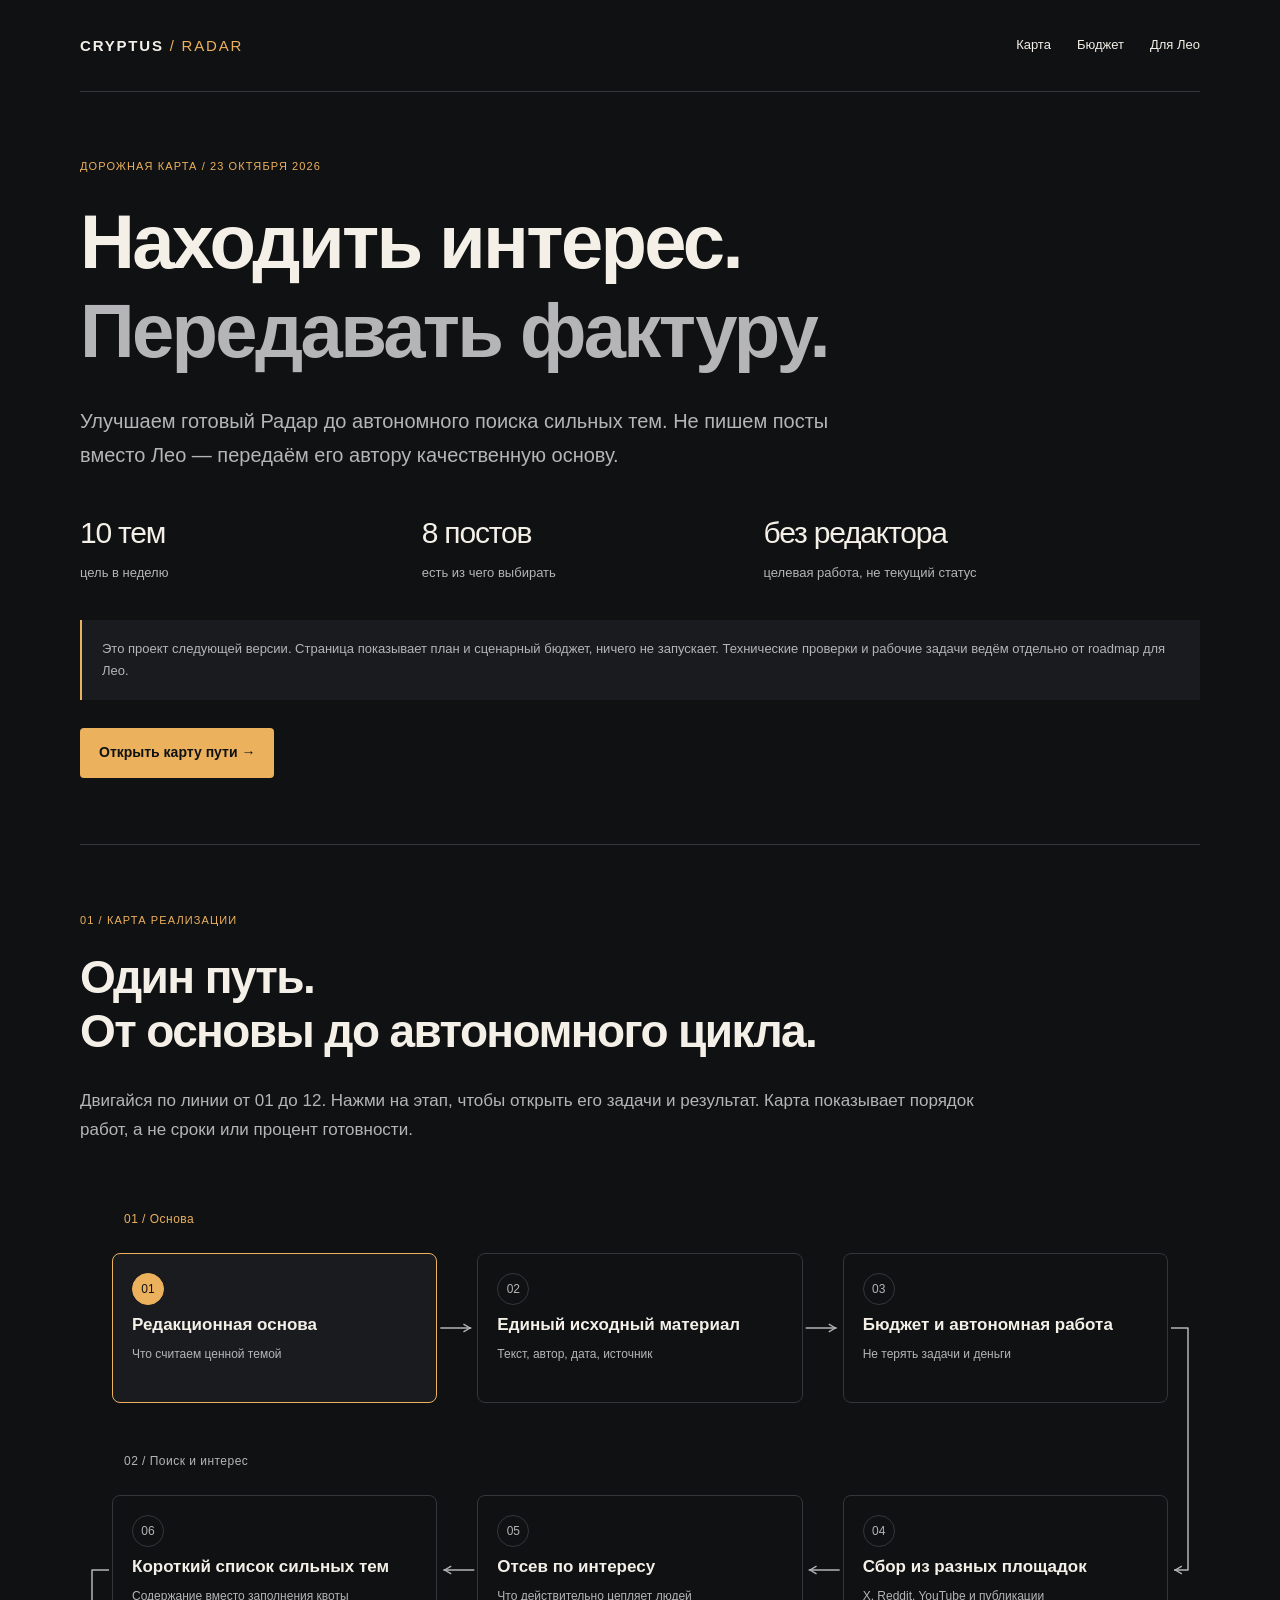
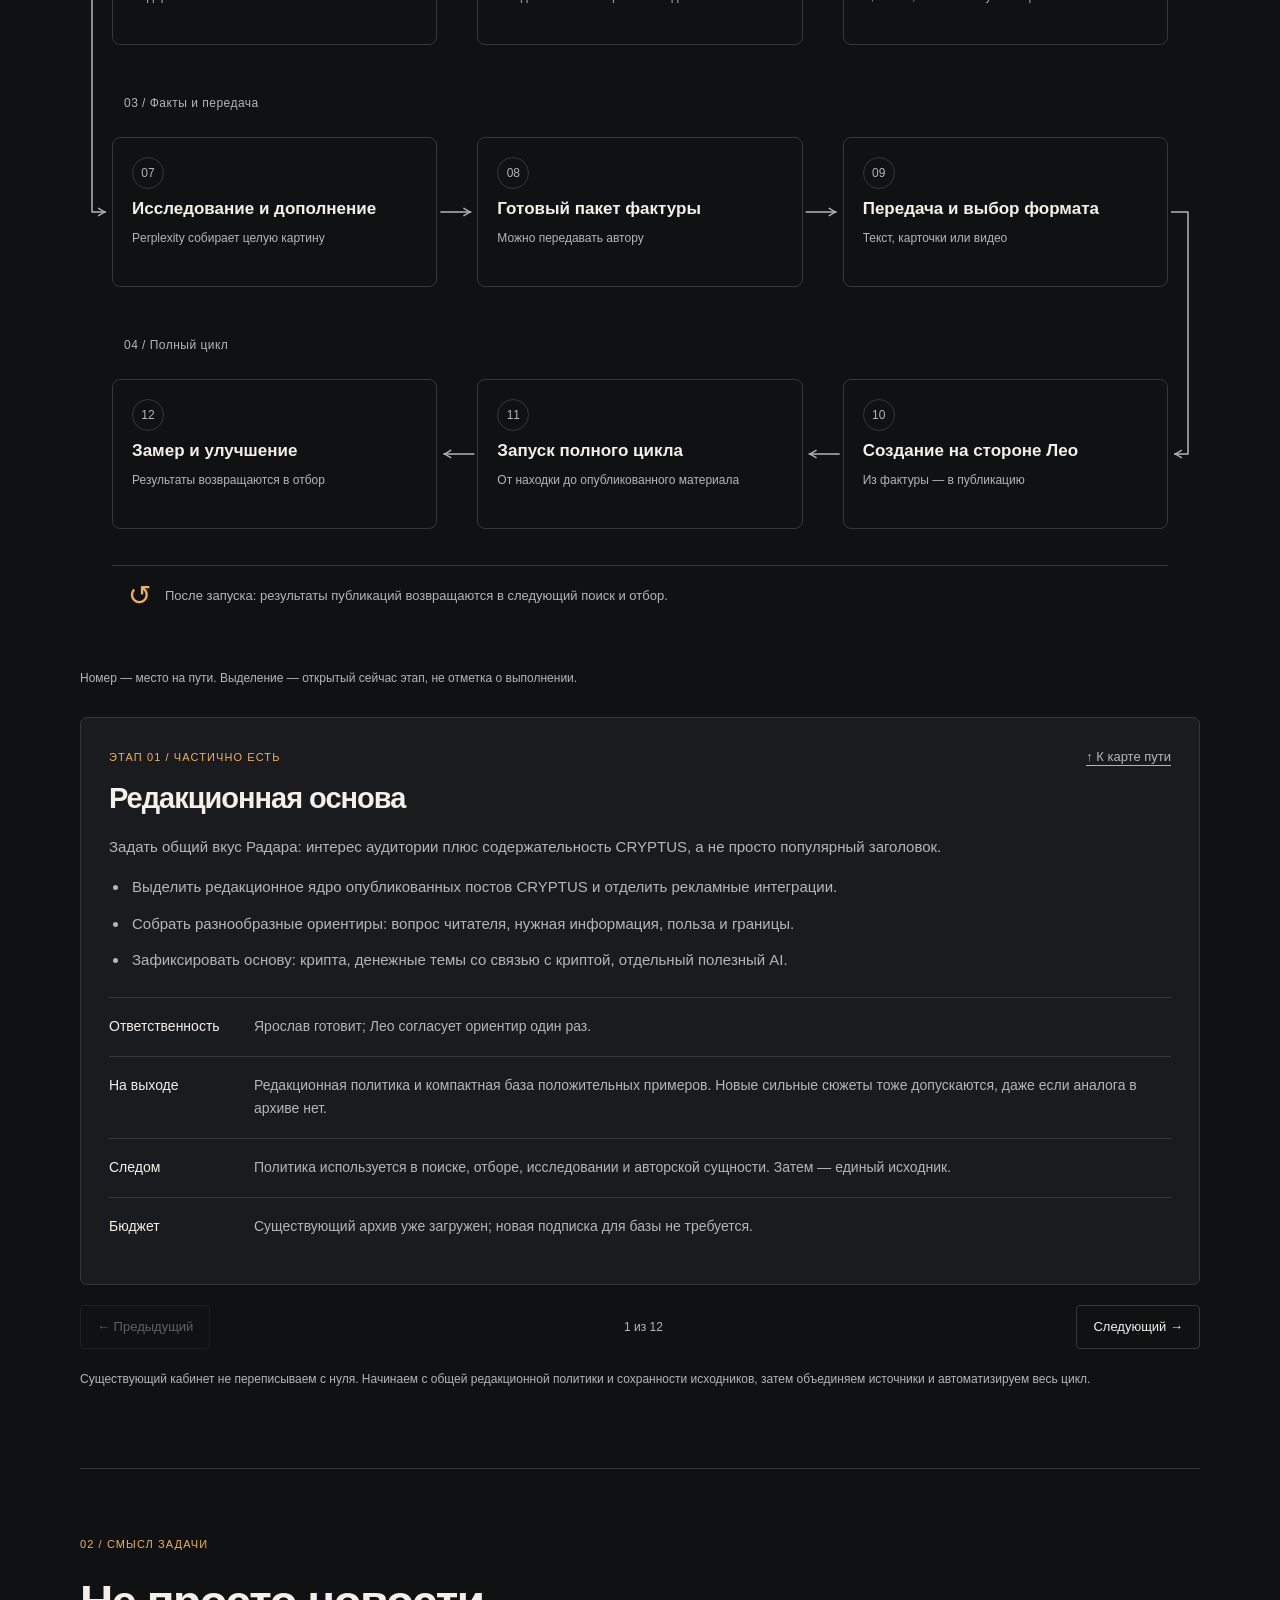
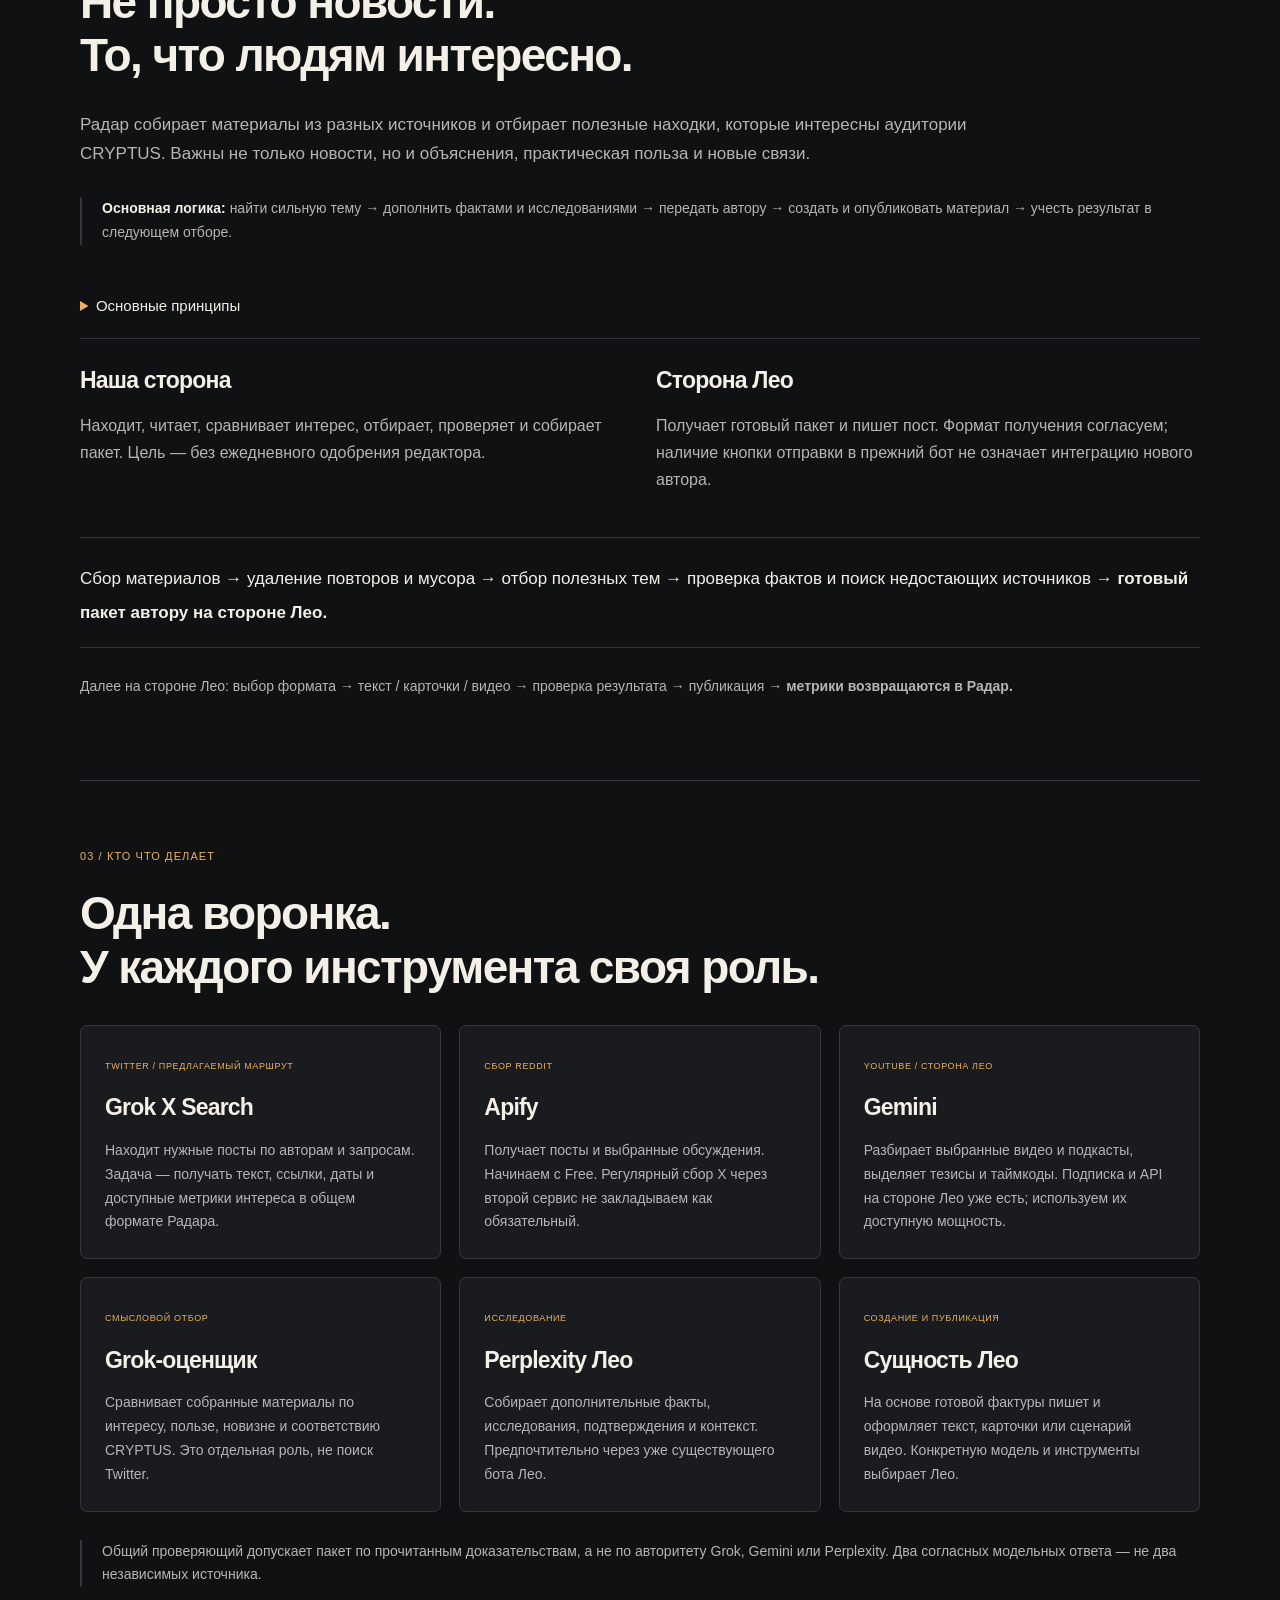
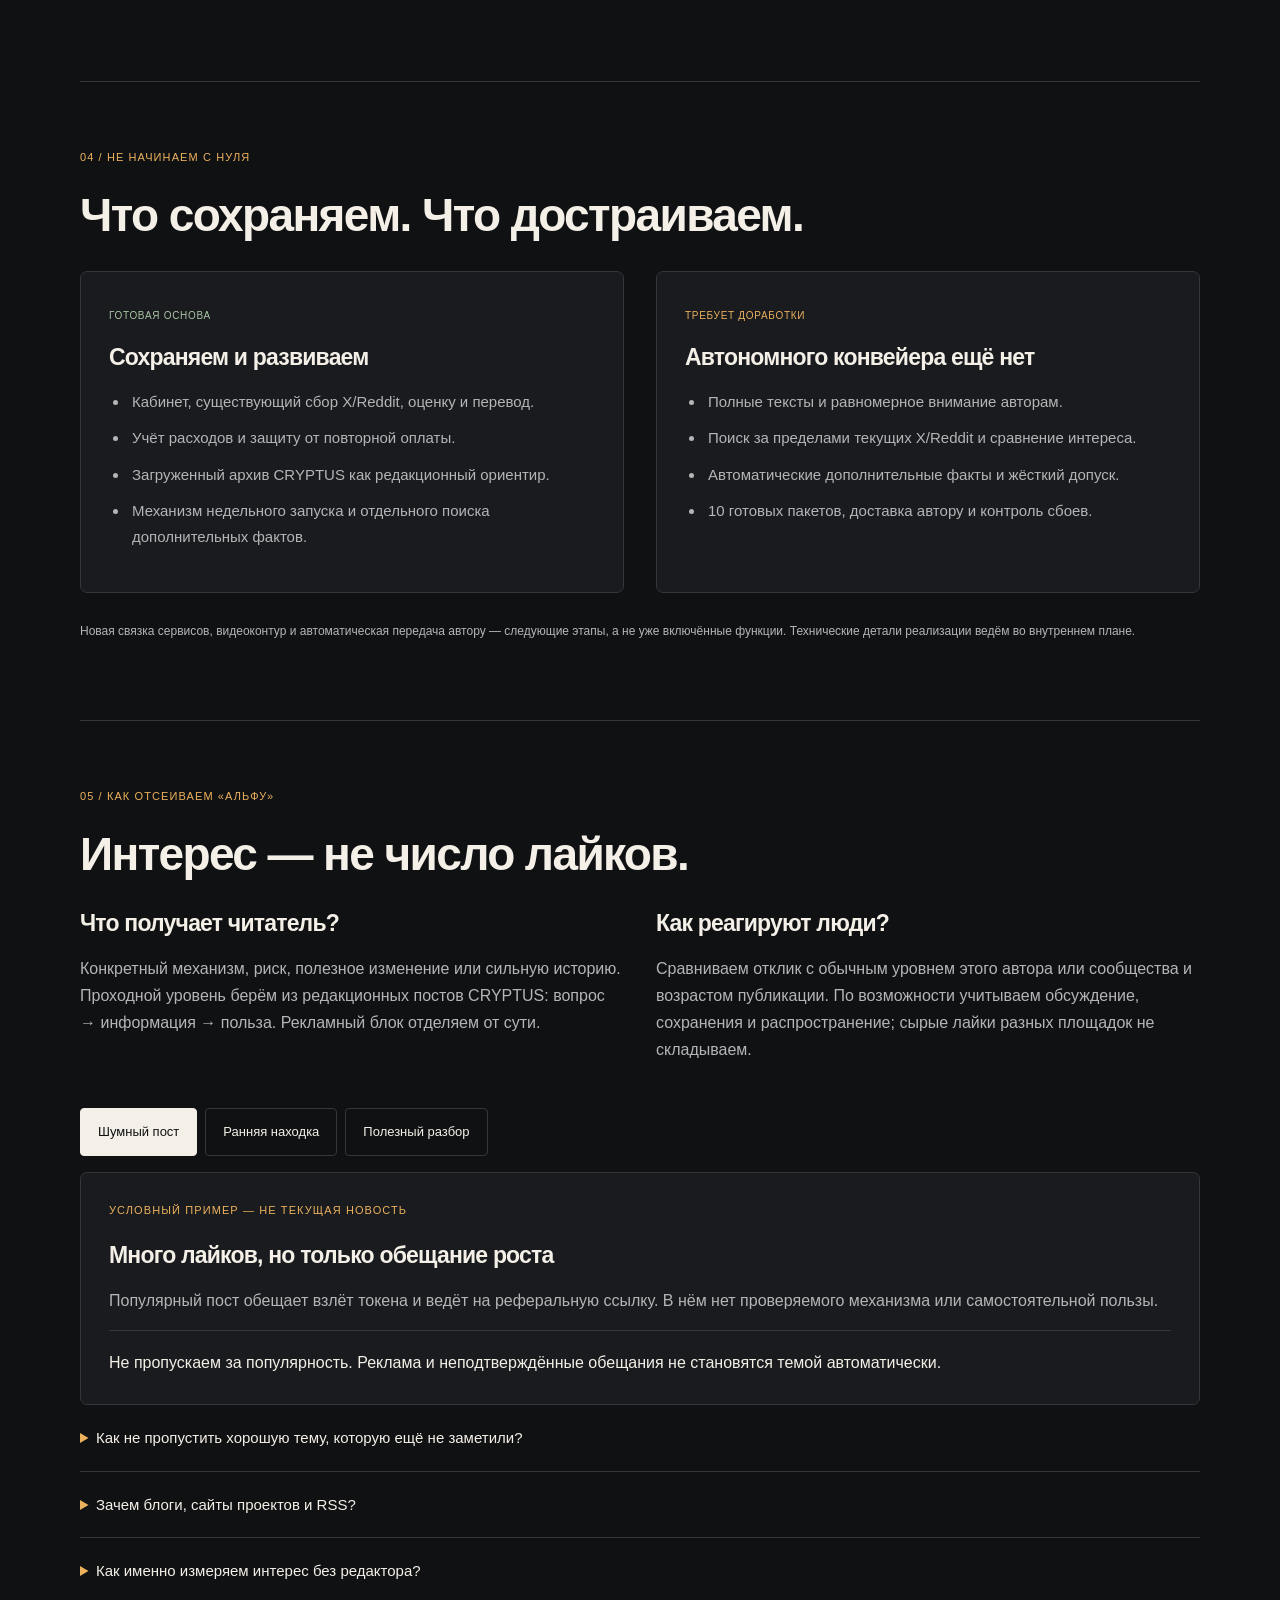
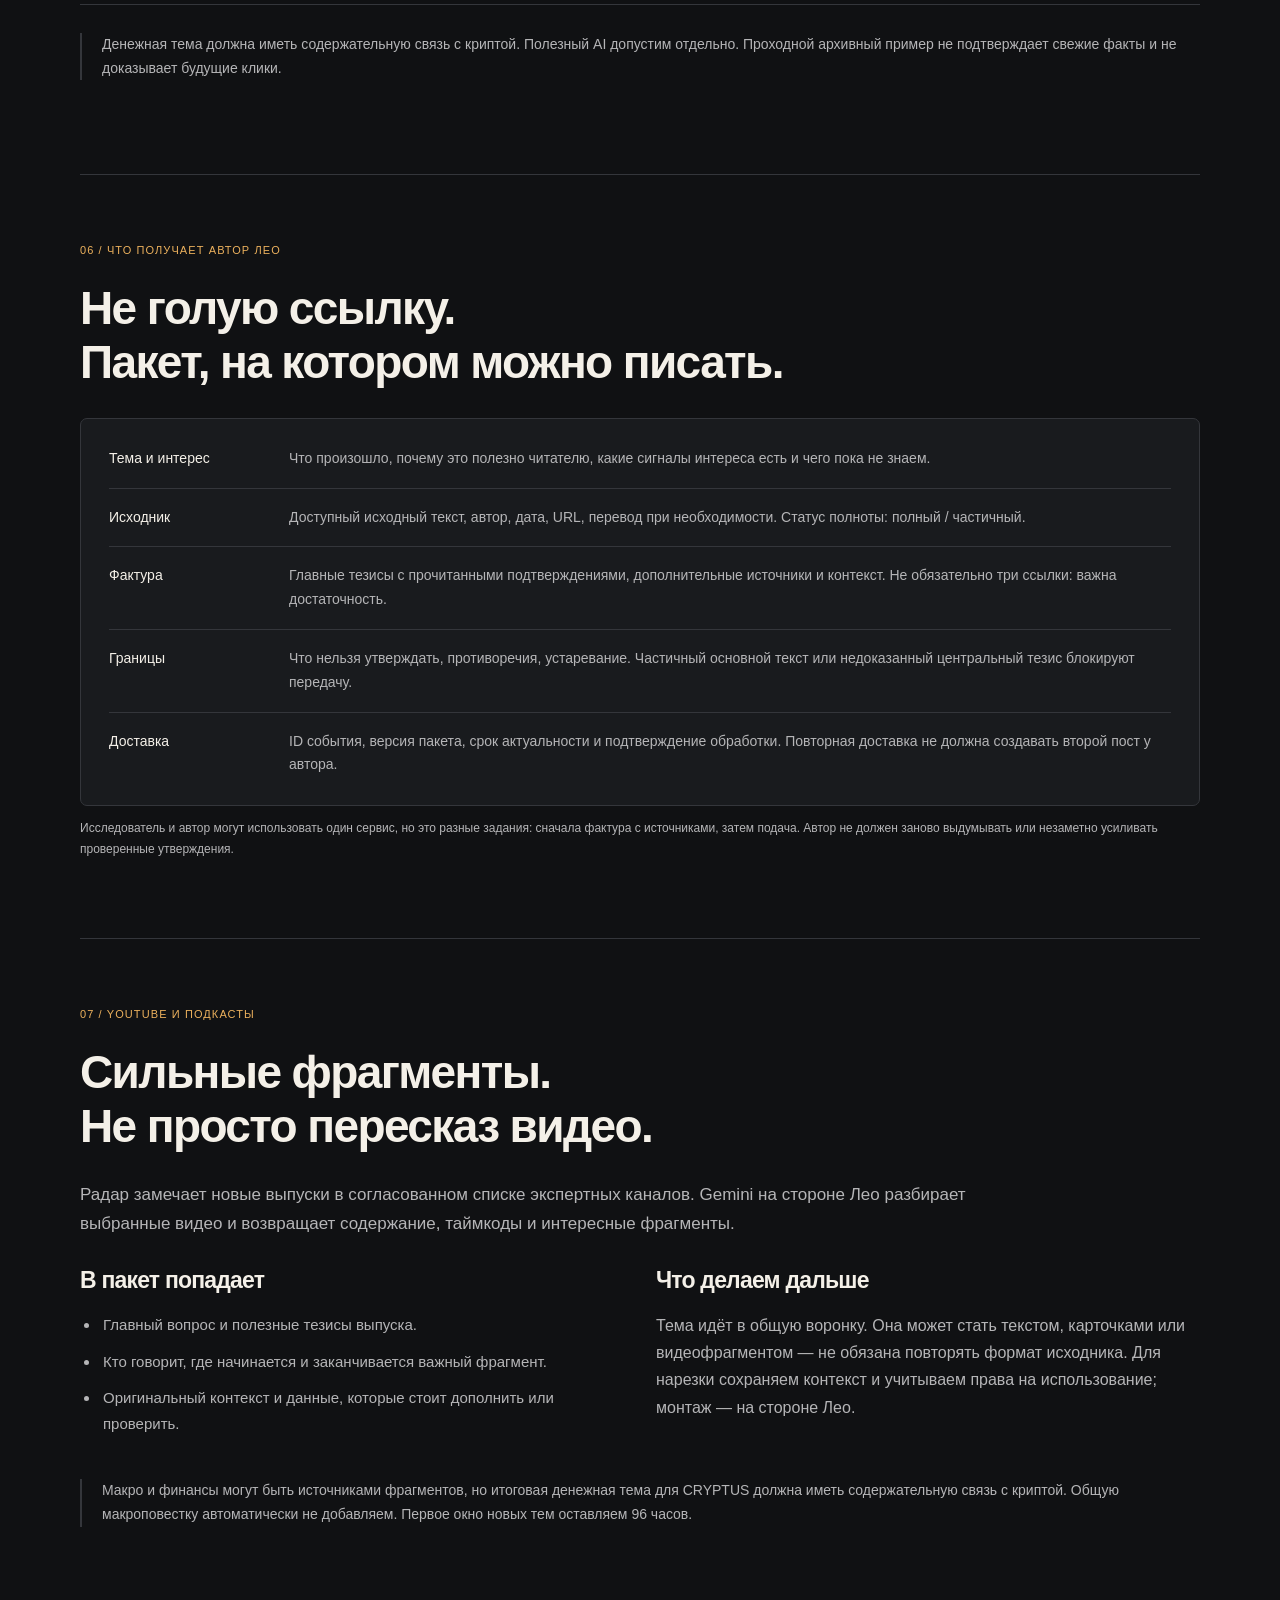
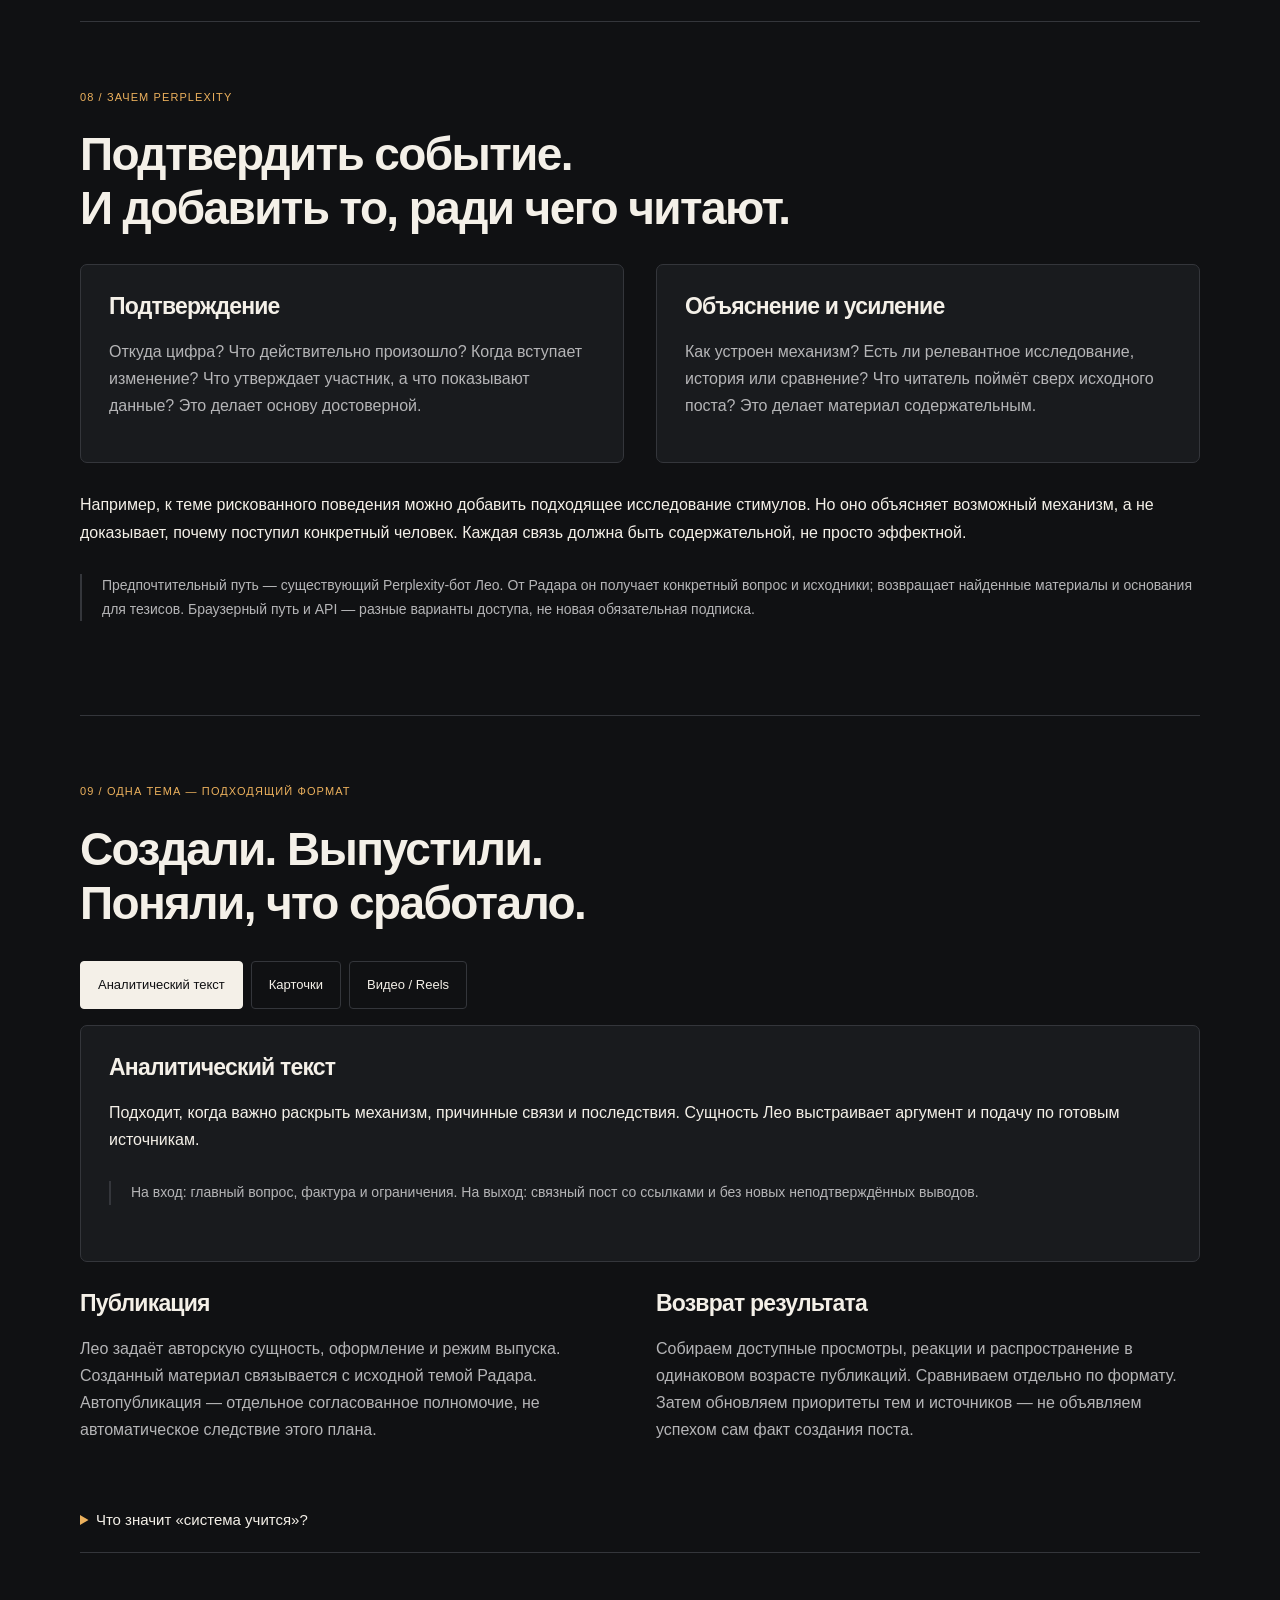
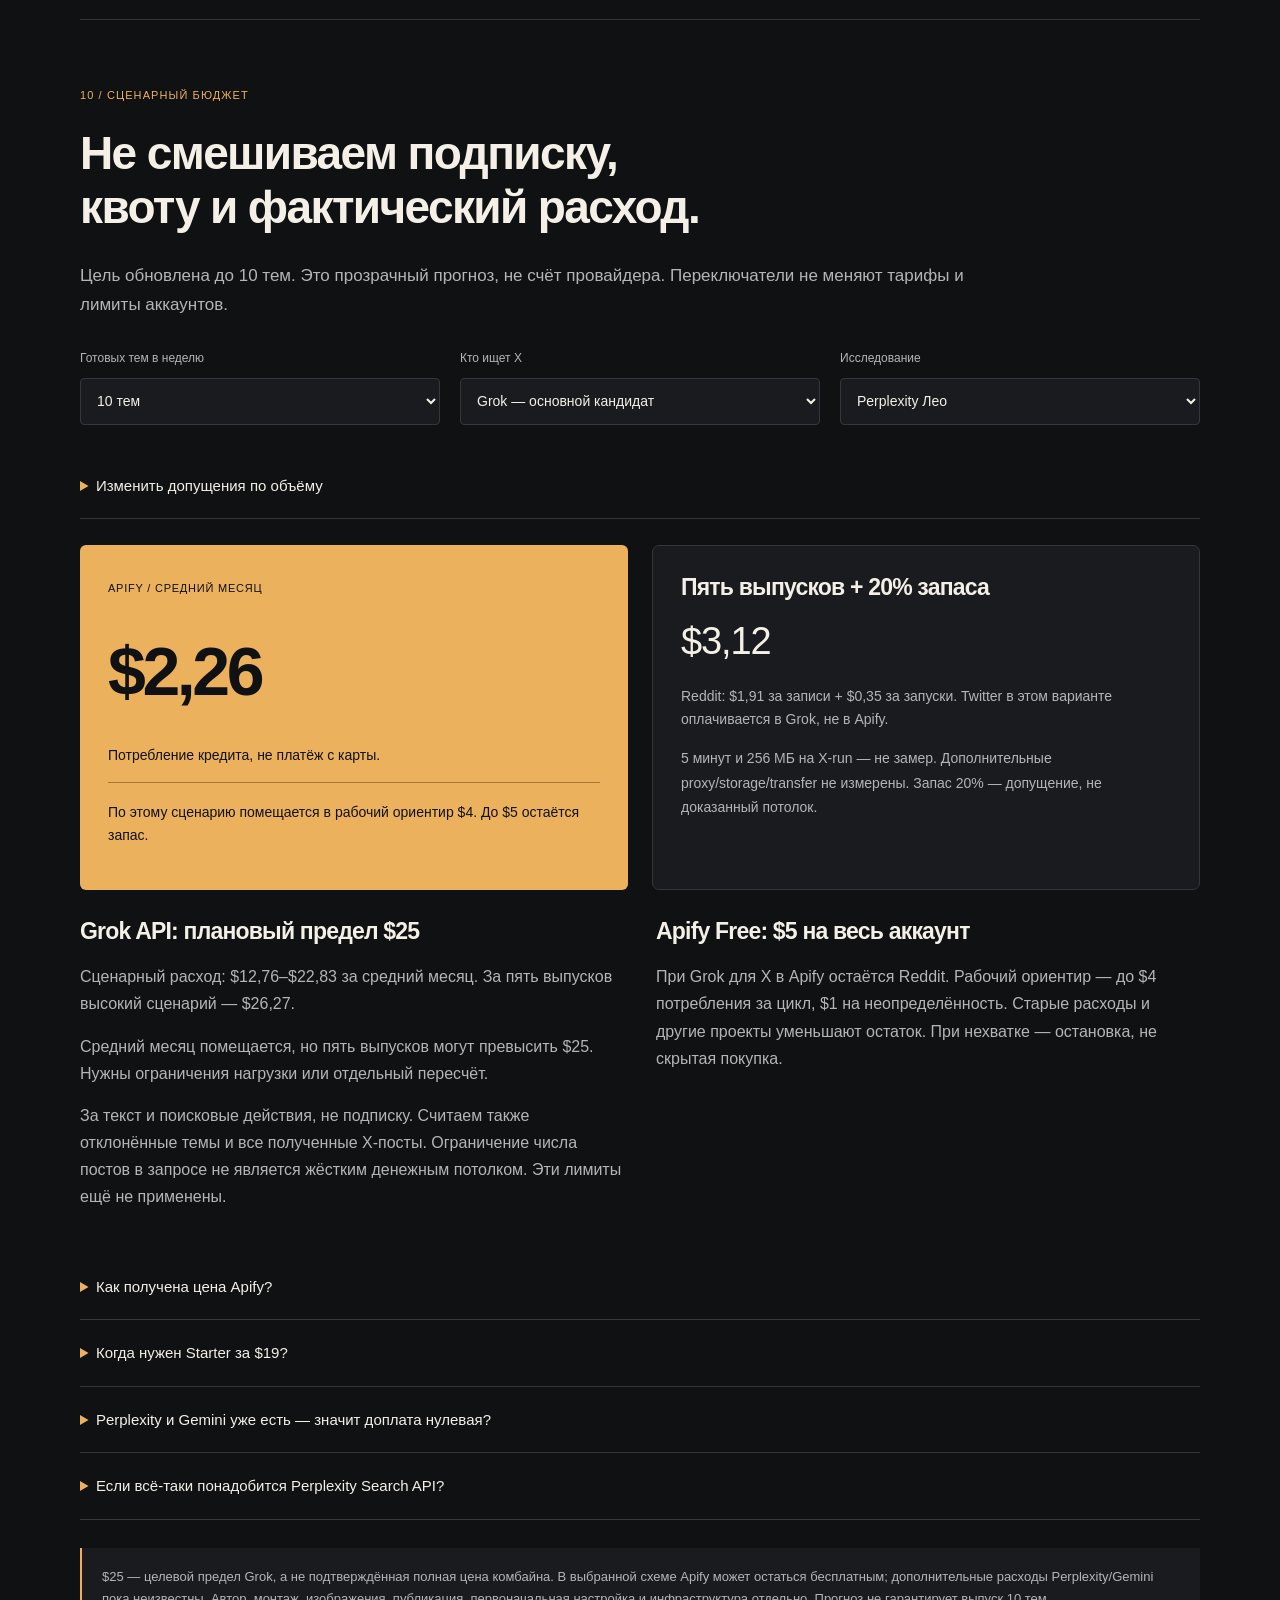
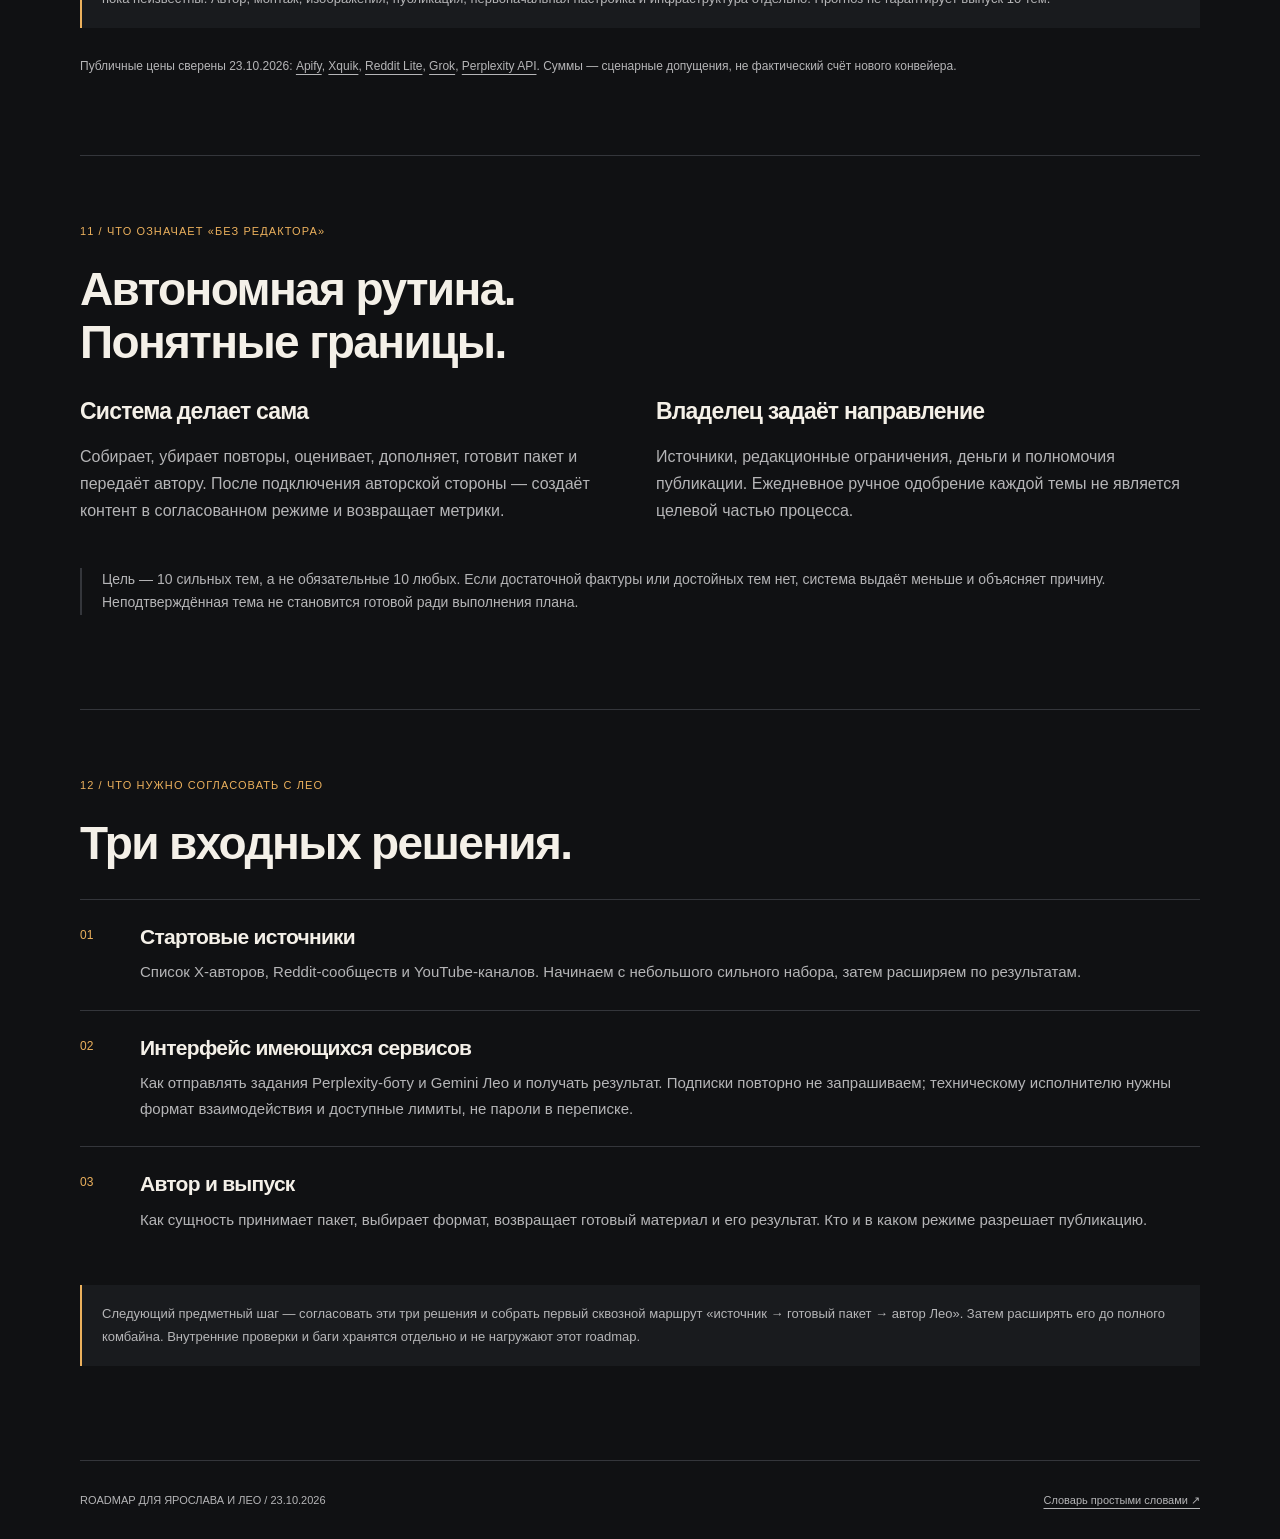
==== commit 667703b2: "Publish autonomous Radar roadmap, interactive route and budget" ====
--- a/index.html
+++ b/index.html
@@ -1,104 +1,122 @@
 <!doctype html>
 <html lang="ru">
 <head>
-<meta charset="utf-8"><meta name="viewport" content="width=device-width,initial-scale=1">
-<meta name="robots" content="noindex,nofollow"><meta name="color-scheme" content="dark"><title>CRYPTUS · Радар тем — экономный запуск</title>
-<style>
-:root{--bg:#0d1117;--panel:#151c25;--line:#303c4c;--text:#f1f5fb;--muted:#b2bfd0;--red:#ff686f;--gold:#ffd283;--green:#7de0ba;--blue:#97bdff}
-*{box-sizing:border-box}body{margin:0;background:radial-gradient(ellipse at 90% 0,#35202a 0,transparent 45%),var(--bg);color:var(--text);font:16px/1.6 system-ui,-apple-system,"Segoe UI",sans-serif}main{max-width:1120px;margin:auto;padding:38px 28px 70px}a{color:var(--blue)}button,input,select{font:inherit}button,a,summary{touch-action:manipulation}button{cursor:pointer}button:focus-visible,a:focus-visible,summary:focus-visible,input:focus-visible,select:focus-visible{outline:3px solid var(--gold);outline-offset:4px}h1{font-size:clamp(30px,5vw,53px);line-height:1.13;letter-spacing:-1.7px;margin:14px 0 18px}h2{font-size:26px;line-height:1.25;margin:0 0 16px}h3{font-size:19px;line-height:1.35;margin:0 0 10px}p{margin:0 0 14px}.eyebrow{color:var(--red);font-weight:800;letter-spacing:2px;font-size:12px}.lead{font-size:19px;max-width:790px;color:#d1dbe8}.muted,small{color:var(--muted)}small{font-size:13px}.row{display:flex;gap:12px;align-items:center;flex-wrap:wrap}.split{display:grid;grid-template-columns:1fr 1fr;gap:20px}.three{display:grid;grid-template-columns:repeat(3,1fr);gap:16px}.card{background:linear-gradient(135deg,#1d2632,#141b24);border:1px solid var(--line);border-radius:18px;padding:24px}.metric{font-size:34px;line-height:1.25;font-weight:850;letter-spacing:-1px;margin:6px 0}.tag{font-size:13px;border:1px solid var(--line);padding:5px 11px;border-radius:30px;color:var(--muted)}.accent{color:var(--red)}.good{color:var(--green)}.gold{color:var(--gold)}.note{border-left:3px solid var(--red);padding:12px 18px;background:#ff686f09;margin:20px 0}.btn{border:1px solid #42526a;background:#212c3a;color:var(--text);padding:10px 15px;border-radius:10px;font-weight:650;text-decoration:none;display:inline-block}.btn.primary{background:#ef525c;border-color:#ef525c;color:#fff}.tabs{display:flex;gap:8px;flex-wrap:wrap;border-bottom:1px solid var(--line);padding:24px 0 18px;margin:12px 0 28px}.tabs button{background:transparent;color:var(--muted);border:1px solid transparent;padding:10px 15px;border-radius:10px;font-weight:650}.tabs button[aria-selected=true]{background:#ff686f1a;border-color:#ff686f66;color:#ffb0b4}.panel[hidden]{display:none}.panel{animation:enter .15s ease}section+section{margin-top:30px}ul,ol{padding-left:23px;margin:10px 0}li{margin:8px 0}.flow{display:grid;grid-template-columns:repeat(5,1fr);gap:12px;margin-bottom:18px}.step{position:relative;text-align:left;color:var(--text);background:var(--panel);border:1px solid var(--line);padding:18px 14px;border-radius:13px;min-height:140px}.step b{display:block;font-size:16px;line-height:1.35;margin:8px 0}.step small{display:block}.step[aria-pressed=true]{border-color:var(--red);background:#ff686f12}.step .num{color:var(--red);font-weight:800}.detail{min-height:240px}.detail h3{color:var(--gold)}table{width:100%;border-collapse:collapse}th,td{text-align:left;vertical-align:top;border-bottom:1px solid var(--line);padding:14px 10px;overflow-wrap:anywhere}th{color:var(--muted);font-size:13px;font-weight:700}td strong{font-weight:800}.table-wrap{overflow:auto}details{border-bottom:1px solid var(--line);padding:16px 0}summary{cursor:pointer;font-weight:700}details p{margin-top:12px}.weights{display:flex;height:42px;border-radius:10px;overflow:hidden;margin:16px 0}.weights div{display:flex;align-items:center;justify-content:center;font-weight:800}.external{width:45%;background:#5277b7;color:#fff}.editorial{width:55%;background:#ba4559;color:#fff}.fields{display:grid;grid-template-columns:1fr 1fr;gap:16px}label{display:block;color:var(--muted);font-size:14px}select,input[type=number]{width:100%;min-width:0;background:#101720;color:var(--text);border:1px solid #42526a;border-radius:9px;padding:10px;margin-top:6px}input[type=range]{width:100%;accent-color:var(--red)}.formula{font-size:22px;font-weight:800;padding:16px 0}.check{display:flex;gap:12px;border-bottom:1px solid var(--line);padding:15px 0;color:var(--text);font-size:16px}.check input{margin-top:6px;width:18px;height:18px;accent-color:var(--red);flex-shrink:0}.check span{display:block}.check small{display:block;margin-top:5px}.status{padding:8px 12px;border-radius:10px;background:#7de0ba12;border:1px solid #7de0ba44;margin-top:16px}.sources{font-size:14px}.footer{margin-top:40px;padding-top:18px;border-top:1px solid var(--line);font-size:13px;color:var(--muted)}@keyframes enter{from{opacity:.6}to{opacity:1}}@media(prefers-reduced-motion:reduce){.panel{animation:none}}@media(max-width:760px){main{padding:26px 16px 45px}.split,.three{grid-template-columns:1fr}.flow{grid-template-columns:1fr 1fr}.step:last-child{grid-column:1/-1}.tabs button{padding:10px 12px}h1{letter-spacing:-1px}.card{padding:20px}.fields{grid-template-columns:1fr}.detail{min-height:0}td,th{padding:12px 7px}table{font-size:14px}}@media print{body{background:#fff;color:#111}main{max-width:none;padding:0}.tabs,.noprint,.step,button{display:none!important}.panel[hidden]{display:block!important}.panel{page-break-before:always}.panel:first-of-type{page-break-before:auto}.card{background:#fff;border-color:#aaa;color:#111;break-inside:avoid}.muted,small,.lead,.footer,th,label{color:#444}a{color:#154b88}.note,.status{background:transparent}.weights{print-color-adjust:exact}.accent,.good,.gold,.eyebrow,.detail h3{color:#9b263a}.split,.three{grid-template-columns:1fr}.detail{min-height:0}}
-article section{margin-top:30px}
-.roadmap{list-style:none;padding:0;margin:26px 0;counter-reset:roadmap}.roadmap>li{position:relative;margin:0 0 0 18px;padding:0 0 26px 34px;border-left:2px solid var(--line)}.roadmap>li:last-child{border-left-color:transparent;padding-bottom:0}.roadmap>li:before{content:counter(roadmap);counter-increment:roadmap;position:absolute;left:-17px;top:18px;width:32px;height:32px;display:grid;place-items:center;background:var(--panel);border:1px solid var(--line);border-radius:50%;color:var(--muted);font-weight:800}.roadmap>li.current:before{background:var(--red);color:var(--bg);border-color:var(--red)}.roadmap details{padding:20px 24px;background:linear-gradient(135deg,#1d2632,#141b24);border:1px solid var(--line);border-radius:16px}.roadmap summary{font-size:19px;line-height:1.4}.roadmap .deliverable{margin:12px 0 0;color:var(--green);font-weight:650}.roadmap .gate{border-top:1px solid var(--line);padding-top:12px}.roadmap .tag{display:inline-block;margin-bottom:10px}.roadmap .current details{border-color:#ff686f66}.roadmap-guide{display:flex;flex-wrap:wrap;gap:8px;align-items:center;color:var(--muted);font-weight:650}.roadmap-guide span{padding:8px 12px;background:var(--panel);border-radius:8px}@media(max-width:760px){.roadmap>li{margin-left:14px;padding-left:24px}.roadmap details{padding:17px}.roadmap summary{font-size:17px}}@media print{.roadmap details{background:#fff;color:#111}.roadmap>li{break-inside:avoid}.roadmap .deliverable{color:#174e3e}.roadmap>li:before{color:#111;background:#fff}.roadmap-guide span{background:#eee;color:#111}}
-</style>
+  <meta charset="utf-8"><meta name="viewport" content="width=device-width, initial-scale=1">
+  <meta name="color-scheme" content="dark"><title>Радар · дорожная карта автономного отбора</title>
+  <link rel="stylesheet" href="roadmap.css"><script src="roadmap-budget.js" defer></script><script src="roadmap.js" defer></script>
 </head>
-<body><main>
-<header><div class="row"><span class="eyebrow">CRYPTUS / RADAR</span><span class="tag">Рабочий план · редакция 6 · 15 октября 2026</span><span class="tag">Без запуска платных сервисов</span></div><h1>Меньше шума.<br>Больше тем для CRYPTUS.</h1><p class="lead">Одна подборка в неделю из проверенных источников Reddit и X. Сначала отсеиваем мусор, затем выбираем темы под аудиторию CRYPTUS. Лео задаёт ориентиры, Никита выбирает, что брать в план.</p><div class="row noprint"><button class="btn primary" id="print">Сохранить как PDF</button><span class="muted">Документ работает без интернета. Для передачи отправь сам файл.</span></div></header>
-<nav class="tabs" role="tablist" aria-label="Разделы документа">
-<button role="tab" id="tab-overview" aria-controls="overview" aria-selected="true">Решение</button><button role="tab" id="tab-roadmap" aria-controls="roadmap" aria-selected="false">Roadmap</button><button role="tab" id="tab-inout" aria-controls="inout" aria-selected="false">Вход → Выход</button><button role="tab" id="tab-flow" aria-controls="flow" aria-selected="false">Как фильтруем</button><button role="tab" id="tab-score" aria-controls="score" aria-selected="false">Оценка 45 / 55</button><button role="tab" id="tab-budget" aria-controls="budget" aria-selected="false">Бюджет</button><button role="tab" id="tab-leo" aria-controls="leo" aria-selected="false">Что нужно от Лео</button>
-</nav>
-<article class="panel" role="tabpanel" id="overview" aria-labelledby="tab-overview">
-<div class="three"><div class="card"><small>Частота</small><div class="metric">1 раз / неделю</div><p>Воскресенье, 18:00 МСК. Материалы за последние 7 дней; подборка для следующей недели.</p></div><div class="card"><small>Ориентир расходов</small><div class="metric">$5–10 / мес.</div><p>Если доступен Free Apify. Со Starter резервный ориентир $25–30. Сначала проверяем аккаунт и один небольшой прогон.</p></div><div class="card"><small>Участие Лео в начале</small><div class="metric">5–10 минут</div><p>Проверка готовой анкеты по постам CRYPTUS. Размечать удачные и неудачные посты заранее не нужно.</p></div></div>
-<section><h2>Что меняем ради экономии</h2><div class="table-wrap"><table><thead><tr><th>Раньше предлагали</th><th>Теперь запускаем</th><th>Что получаем / теряем</th></tr></thead><tbody><tr><td>Ежедневный сбор, широкий список</td><td>Еженедельно: 5 сообществ Reddit и 10 авторов X</td><td>Меньше запросов и шума; срочные новости могут устареть к выдаче.</td></tr><tr><td>Дорогая обработка большого потока</td><td>Правила → до 25 кандидатов → Grok</td><td>Подробная оценка — после фильтра. Поиск X тоже использует модель и оплачивается отдельно.</td></tr><tr><td>30–50 внешних тем для разметки</td><td>Я составляю анкету по 20–30 постам CRYPTUS; Ярослав и Лео проверяют черновик</td><td>Меньше нагрузки; настройка постепенно улучшается по решениям редакции.</td></tr><tr><td>Сразу все площадки</td><td>Reddit → X; Telegram следующим, YouTube позже</td><td>Начинаем с приоритетов, не платим за лишние интеграции.</td></tr></tbody></table></div></section>
-<div class="note"><strong>Радар для недельного плана.</strong> Ищем истории, разборы, расследования, полезные объяснения и обсуждения, которые сохранят смысл. Для новостей «нужно выпустить сегодня» еженедельный режим недостаточен.</div>
-<section><h2>Как начнём</h2><ol><li><strong>Я анализирую 20–30 постов CRYPTUS и готовлю анкету со списком источников.</strong> Ярослав и Лео проверяют готовые выводы и предложения.</li><li><strong>На одном небольшом сборе проверяем данные и расход.</strong> Не покупаем тариф Apify Starter заранее.</li><li><strong>Делаем выдачу из 5–8 тем.</strong> Источники, факты, угол подачи и причина выбора видны в каждой карточке.</li><li><strong>Никита переносит выбранные темы в контент-план.</strong> Публикация остаётся обычным редакционным процессом.</li><li><strong>После двух подборок оцениваем пользу.</strong> Цель: минимум 6 из первых 10 рекомендаций подходят редакции; минимум 3 темы в неделю берутся в работу.</li></ol></section>
-</article>
-<article class="panel" role="tabpanel" id="roadmap" aria-labelledby="tab-roadmap" hidden>
-<h2>Roadmap: от плана до рабочего радара</h2><p class="lead">Сейчас готов документ. Дальше — согласовать ориентиры, проверить реальный сбор и довести его до полезной еженедельной подборки в кабинете. Новые площадки добавляем после проверки основы.</p>
-<div class="roadmap-guide" aria-label="Путь развития радара"><span>Ориентиры</span> → <span>Пилот Reddit / X</span> → <span>Фильтрация</span> → <span>Кабинет и план</span> → <span>Проверка пользы</span> → <span>Telegram / YouTube</span></div>
-<p class="note"><strong>Мы здесь:</strong> план опубликован, интеграции радара ещё не запущены. Этапы ниже — порядок работы без календарных обещаний. Нажми на этап, чтобы увидеть действия и условие перехода дальше.</p>
-<ol class="roadmap" aria-label="Этапы реализации радара">
-<li class="current"><details open><summary>Согласовать основу и получить доступы</summary><span class="tag">Следующий шаг · Ярослав + Лео</span><p>Ярослав передаёт выгрузку 20–30 разных постов CRYPTUS. Codex анализирует аудиторию, темы и подачу, составляет анкету и предлагает направления развития. Ярослав и Лео проверяют готовый черновик; отдельно согласуют список 5 Reddit + 10 авторов X и предел расходов. Подключаем Apify и Grok через защищённые настройки.</p><p class="deliverable">Результат: проверенная анкета по постам CRYPTUS, список источников и доступы.</p><p class="gate"><strong>Переходим дальше:</strong> ориентиры и бюджет согласованы, доступы проверены. Покупки не следуют автоматически из публикации плана.</p></details></li>
-<li><details><summary>Проверить один небольшой сбор Reddit и X</summary><span class="tag">Пилот · Ярослав</span><p>Вручную собираем материалы за последние 7 дней в согласованных лимитах. Сохраняем ID, ссылки, даты, текст и доступные показатели. Проверяем качество данных, повторы, ошибки и фактический расход.</p><p class="deliverable">Результат: настоящие материалы и измеренная стоимость одного запуска.</p><p class="gate"><strong>Переходим дальше:</strong> ссылки открываются, поля пригодны для оценки, повторы не размножаются, расходы укладываются в согласованный предел. При проблемах исправляем сбор до расписания.</p></details></li>
-<li><details><summary>Настроить фильтрацию и оценку 45 / 55</summary><span class="tag">Качество · Ярослав, ориентиры Лео</span><p>Убираем рекламу, дубли, использованные сюжеты и слабые материалы. До 25 кандидатов проходят оценку: внешний интерес 45%, ценность CRYPTUS 55%. Grok оценивает ограниченный список по одной анкете с проверкой ссылок и оговорок.</p><p class="deliverable">Результат: до 5–8 обоснованных идей с источниками и углом подачи.</p><p class="gate"><strong>Переходим дальше:</strong> причины выбора понятны, непроверенное отмечено, слабые темы не добавляются ради количества. При недостатке метрик нет выдуманной точной оценки.</p></details></li>
-<li><details><summary>Добавить радар в кабинет и связать с планом</summary><span class="tag">Интерфейс и данные · Ярослав</span><p>Создаём хранение источников, запусков, кандидатов и решений. Показываем карточки с действиями «В план», «Сохранить», «Не подходит». Выбор создаёт идею в контент-плане и сохраняет связь с источником; опубликованный пост соединяется через существующую связь плана с фактом.</p><p class="deliverable">Результат: тема → карточка плана → вышедший пост → статистика.</p><p class="gate"><strong>Переходим дальше:</strong> выбранная тема сохраняется и повторно не создаёт дубль; Никита и Лео видят нужные данные со своими правами. Сборщик статистики канала продолжает работать отдельно.</p></details></li>
-<li><details><summary>Включить недельное расписание и проверить две подборки</summary><span class="tag">Рабочий пилот · Ярослав + Никита</span><p>Запускаем сбор по воскресеньям в 18:00 МСК за последние 7 дней. Контролируем расходы, ошибки и повторы; отмечаем время последнего успешного выпуска. Никита выбирает темы в обычной работе, причины отказа оставляет по желанию.</p><p class="deliverable">Результат: регулярная подборка, из которой редакция берёт темы.</p><p class="gate"><strong>Основа принята:</strong> два выпуска проходят без дублей и скрытых сбоев; минимум 6 из первых 10 рекомендаций подходят редакции и минимум 3 темы за неделю берутся в работу. Если критерии не выполнены — корректируем источники и анкету, повторяем проверку.</p></details></li>
-<li><details><summary>Расширить поиск на внешние Telegram-каналы</summary><span class="tag">После полезного пилота · Ярослав + Лео</span><p>Уточняем возможности существующего сборщика Лео для выбранных внешних каналов. Согласуем короткий список, доступы, объём и расходы. Подключаем те же правила отбора и объединение повторяющихся историй с Reddit/X.</p><p class="deliverable">Результат: Telegram дополняет общую выдачу полезными источниками.</p><p class="gate"><strong>Принимаем этап:</strong> оригинальные ссылки и данные доступны, повтор истории из разных площадок не превращается в несколько одинаковых рекомендаций. Если доступов нет, работа Reddit/X продолжается.</p></details></li>
-<li><details><summary>Подключить YouTube и подкасты для нарезок</summary><span class="tag">Следующая площадка · Ярослав + редактор</span><p>Подтверждаем каналы и проверяем один выпуск: ссылка, доступный текст, главы и таймкоды. Подбираем содержательный фрагмент и идею поста. Редактор проверяет контекст, сам делает нарезку и готовит публикацию; без проверенных границ ставим «Нужен просмотр».</p><p class="deliverable">Результат: видео → проверенный фрагмент → идея в плане → пост.</p><p class="gate"><strong>Принимаем этап:</strong> ссылка ведёт к нужному моменту, смысл фрагмента сохранён, связь с планом работает без дублей. Объём и отдельный бюджет YouTube согласованы после проверки выпуска.</p></details></li>
-<li><details><summary>Улучшать радар по решениям и результатам постов</summary><span class="tag">Постоянная работа · редакция + Ярослав</span><p>Смотрим, какие темы берут в план, что отклоняют и какой результат получают вышедшие посты. По этим данным проверяем источники, анкету и пороги. Связь с результатом — сигнал для обсуждения, а не доказательство причины успеха.</p><p class="deliverable">Финиш: работающий радар, короткая полезная выдача и прозрачная стоимость.</p><p class="gate"><strong>Правило развития:</strong> меняем параметры после проверки; новые площадки, расходы и автономного агента добавляем только при понятной пользе. Самообучение отдельной модели для старта не требуется.</p></details></li>
-</ol>
-</article>
-<article class="panel" role="tabpanel" id="inout" aria-labelledby="tab-inout" hidden>
-<h2>С чего начинаем и что получаем в конце</h2><p class="muted">Два вида входа: один раз настраиваем ориентиры редакции, затем каждую неделю собираем свежие материалы. На выходе — понятные идеи с источниками, из которых Никита выбирает темы для плана.</p>
-<div class="split"><section class="card"><small class="accent">ВХОД · один раз перед запуском</small><h3>Ориентиры CRYPTUS и доступы</h3><ul><li><strong>Кому и о чём пишем:</strong> аудитория, интересные направления, форматы и запреты редакции.</li><li><strong>Проверенный список:</strong> 5 сообществ Reddit и 10 авторов X; Лео подтверждает подготовленные нами источники.</li><li><strong>Основа анкеты:</strong> выгрузка 20–30 разных постов CRYPTUS с текстом, датой и ссылкой. Codex сам делает анализ; Ярослав и Лео проверяют готовую анкету.</li><li><strong>Доступы и предел расходов:</strong> Apify, Grok API, согласованный бюджет; ключи храним в защищённых настройках.</li><li><strong>История CRYPTUS:</strong> доступные недавние темы и публикации, чтобы не повторяться. Если истории нет — явно отмечаем ограничение.</li></ul></section><section class="card"><small class="gold">ВХОД · каждый недельный сбор</small><h3>Материалы за последние 7 дней</h3><ul><li><strong>До 100 постов Reddit и около 100 полученных постов X:</strong> ID, ссылка, автор/источник, дата, заголовок и доступный текст.</li><li><strong>Доступные показатели:</strong> реакции, обсуждения, репосты или другие сигналы площадки. Отсутствующий показатель не считаем нулём.</li><li><strong>До 40 содержательных комментариев Reddit</strong> к уже отобранным материалам — для контекста и поиска истории.</li><li><strong>Предыдущие решения Никиты:</strong> что взяли в план, сохранили или отклонили; причина — по желанию.</li></ul><p class="muted">Это ограничения объёма, а не обязательная квота. Telegram и YouTube подключаем позже.</p></section></div>
-<section><h2>Что происходит с этим входом</h2><div class="note"><strong>Источники → сбор → отсев → до 25 кандидатов → оценка 45 / 55 → до 5–8 идей → выбор Никиты → контент-план.</strong></div><p>Убираем рекламу, дубли и уже использованные сюжеты. Сравниваем доступные сигналы, оцениваем пользу для CRYPTUS через ограниченный запрос Grok. Проходной ориентир — итог от 65 и ценность для CRYPTUS от 60; проверяемая основа обязательна.</p></section>
-<section class="card"><small class="good">ВЫХОД · после каждого выпуска радара</small><h2>До 5–8 карточек, пригодных для решения</h2><div class="table-wrap"><table><thead><tr><th>Что в карточке</th><th>Что это даёт Никите</th></tr></thead><tbody><tr><td><strong>Рабочее название и краткая суть</strong></td><td>За минуту понять, о чём история, без чтения всего потока.</td></tr><tr><td><strong>Угол подачи для CRYPTUS</strong></td><td>Почему аудитории будет интересно и какой вопрос можно разобрать.</td></tr><tr><td><strong>Настоящие ссылки, источник и дата</strong></td><td>Открыть оригиналы и проверить утверждения. Независимые подтверждения — если найдены.</td></tr><tr><td><strong>Внешняя оценка, ценность CRYPTUS и объяснение</strong></td><td>Понять причину отбора. При нехватке метрик — предварительный статус вместо выдуманного точного балла.</td></tr><tr><td><strong>Факты, неизвестное и срок актуальности</strong></td><td>Видеть, что ещё проверить и можно ли оставить тему на следующую неделю.</td></tr></tbody></table></div><p class="note"><strong>Если подходящих тем меньше — выдаём меньше.</strong> Карточка радара — идея с доказательствами и оговорками; готовый текст поста редакция создаёт отдельно.</p></section>
-<section><h2>Последний шаг: из идеи в опубликованный пост</h2><ol><li><strong>Никита нажимает «В план».</strong> Создаётся карточка «Идея» со ссылкой на тему радара и её источники. Дату и финальное название задаёт редактор.</li><li><strong>После выхода пост связывается с планом.</strong> Используем существующее сопоставление по точному названию и дате; при неоднозначности — точную ссылку на пост. Одного названия идеи радара для связи недостаточно.</li><li><strong>Статистика приходит существующим сборщиком.</strong> Сохраняем цепочку: тема радара → карточка плана → реальный пост → результат. Радар сам не заменяет сборщик статистики.</li><li><strong>По двум подборкам проверяем пользу.</strong> Ориентир: минимум 6 подходящих из первых 10 рекомендаций и минимум 3 темы в работу за неделю. Затем проверяем источники и правила; веса не меняются сами.</li></ol></section>
-<section class="card"><small class="gold">YOUTUBE · следующий этап</small><h2>Видео и подкасты → фрагмент → пост</h2><p>Используем YouTube и как источник идей, и как источник интересных фрагментов для редакторской нарезки. Начинаем с подтверждённого списка каналов и подкастов; общий поток YouTube не собираем.</p><div class="split"><div><h3>Что получаем на входе</h3><ul><li><strong>Список каналов и направлений:</strong> кого слушаем, какие гости и темы подходят CRYPTUS.</li><li><strong>Новые видео за выбранный период:</strong> ID, ссылка, название, канал, дата и длительность; доступные показатели и описание.</li><li><strong>Контекст выпуска:</strong> участники, главы и расшифровка с таймкодами, если доступны. Доступность текста и полноту покрытия сохраняем отдельно.</li></ul></div><div><h3>Что выдаём редактору</h3><ul><li><strong>Карточку видео в кабинете:</strong> ссылка на оригинал, суть, гость и объяснение, почему материал подходит.</li><li><strong>Кандидат на фрагмент:</strong> начало и конец, ссылка на нужный момент, краткая суть и контекст — только после проверки по записи или тексту с таймкодами.</li><li><strong>Идею поста:</strong> рабочее название, угол подачи, что проверить и действие «В план» со связью с оригинальным видео.</li></ul></div></div><p class="note"><strong>Без расшифровки:</strong> можно рекомендовать выпуск по описанию со статусом «Нужен просмотр», но нельзя выдавать придуманные цитаты и точные границы фрагмента. Полная расшифровка и частичный текст — разные уровни проверки.</p><h3>Как это проходит отбор</h3><p>Проверенный канал → тема CRYPTUS → доступный текст/контекст → содержательный момент, понятный вне длинного разговора → проверка фактов и смысла → карточка редактору. Популярность видео — дополнительный сигнал; ценность самого фрагмента проверяется отдельно.</p><p>Редактор открывает оригинал, проверяет контекст и возможность использования, сам делает нарезку и готовит пост. На старте автоскачивание, монтаж и публикацию не подключаем. Длину фрагментов и число рекомендаций согласуем перед запуском.</p><p><strong>Связь сохраняем:</strong> видео → выбранный фрагмент → карточка плана → вышедший пост → его статистика. Для каждого фрагмента храним ID видео, начало/конец, источник текста и статус проверки; один выпуск может дать несколько разных фрагментов, повторные предложения того же момента объединяем.</p><p class="muted">YouTube подключаем после пилота Reddit/X. Его сбор, расшифровка и обработка оцениваются отдельно; текущий калькулятор $5–10 не включает YouTube. Сначала проверяем один выпуск, затем утверждаем объём и расходы.</p></section>
-<div class="status"><strong>Результат для команды:</strong> Никита получает короткий список обоснованных идей, выбирает нужные и работает в привычном контент-плане. Эта вкладка описывает планируемое поведение: сам радар и кнопка переноса ещё не подключены.</div>
-</article>
-<article class="panel" role="tabpanel" id="flow" aria-labelledby="tab-flow" hidden>
-<h2>Пять ворот: как тема доходит до Никиты</h2><p class="muted">Нажми на этап — увидишь, что в него входит, что отбрасывается и что остаётся.</p>
-<div class="flow" aria-label="Последовательность фильтрации"><button class="step" data-step="0" aria-pressed="true"><span class="num">01 →</span><b>Проверенные источники</b><small>5 Reddit + 10 X</small></button><button class="step" data-step="1" aria-pressed="false"><span class="num">02 →</span><b>Дешёвый отсев</b><small>Реклама, повторы, лишнее</small></button><button class="step" data-step="2" aria-pressed="false"><span class="num">03 →</span><b>Сила темы снаружи</b><small>Площадка · 45%</small></button><button class="step" data-step="3" aria-pressed="false"><span class="num">04 →</span><b>Польза CRYPTUS</b><small>Редакция · 55%</small></button><button class="step" data-step="4" aria-pressed="false"><span class="num">05</span><b>Карточка → план</b><small>5–8 тем, решение Никиты</small></button></div>
-<div class="card detail" id="step-detail" aria-live="polite"></div>
-<section><h2>Реальные правила: что можно запрограммировать</h2><p>Сначала точные проверки. Смысловую оценку оставляем одной ограниченной операции Grok; отдельного агента с самостоятельным поиском не создаём.</p><div class="table-wrap"><table><thead><tr><th>Проверка</th><th>Как реализуем</th><th>Решение</th></tr></thead><tbody>
-<tr><td>Источник, дата, ссылка</td><td>ID разрешённого источника, время в окне 7 дней, настоящий URL/ID публикации. Для X проверка автора повторяется после поиска.</td><td>Не проходит — в журнал пропуска.</td></tr>
-<tr><td>Точные повторы</td><td>Одинаковый ID или каноническая ссылка; убираем рекламные метки URL и лишние пробелы. Последнее наблюдение обновляет существующую запись.</td><td>Одна публикация и история показателей.</td></tr>
-<tr><td>Реклама и шум</td><td>Явный рекламный флаг/рубрика — исключение. Призыв купить, реферальная ссылка, ценовой прогноз или очень короткий текст — только подозрительные признаки.</td><td>Не вырезаем расследование за слово «скам» или за цитату рекламного текста.</td></tr>
-<tr><td>Разнообразие</td><td>Из 25 кандидатов максимум 5 от одного subreddit и 2 от автора X; до 5 мест под первичные находки без больших цифр.</td><td>Крупный источник не забивает всю подборку.</td></tr>
-<tr><td>Числовой интерес</td><td>Сравниваем только внутри площадки и возрастной группы: до суток, 1–3 дня, 3–7 дней. Нужно минимум 5 сопоставимых постов; baseline источника — минимум 10.</td><td>Без данных — «неизвестно», без истории — не заявляем рост.</td></tr>
-<tr><td>Релевантность и сюжет</td><td>Grok получает до 25 текстовых фрагментов с ID, анкету CRYPTUS и недавние темы. Возвращает оценки по критериям, причину и ссылки только из входного набора.</td><td>Смысловая проверка, а не список ключевых слов.</td></tr>
-<tr><td>Факты и спор</td><td>Отдельные поля: «автор утверждает», «есть подтверждение в переданном материале», «нужна проверка». Модель не получает право объявлять факт проверенным без основания.</td><td>Сомнительное — редактору на проверку, не как готовый факт.</td></tr>
-<tr><td>Повтор недавней темы</td><td>Точная ссылка, ID сюжета или сходство текста — сигнал повтора. Смысловое объединение Grok предлагает с ID; при сомнении темы остаются раздельными.</td><td>Новый факт по старой истории может пройти с объяснением «что изменилось».</td></tr>
-</tbody></table></div></section>
-<section><h2>Лимиты должны ограничивать именно реальные данные</h2><p><strong>Reddit:</strong> у выбранного Actor лимит действует на каждое сообщество отдельно. Задаём 20 постов на каждое из 5 сообществ — суммарно до 100. Комментарии — отдельным общим бюджетом до 40, без полной выгрузки всех веток. Каждый комментарий тоже оплачивается.</p><p><strong>X:</strong> смотрим количество полученных постов в usage, а не только число сохранённых карточек. Повторы и контекст веток расходуют бюджет; свободный многократный поиск не включаем. Ограничение одной операции уточняем прогоном.</p><p><strong>Рейтинг:</strong> пропущенные признаки не заменяем догадками. Показываем покрытие данных; при покрытии внешней оценки ниже 50% точный итог не считаем. Такая тема может попасть в отдельные «находки на проверку».</p></section>
-<section><h2>Как поймём, что фильтрация работает</h2><div class="split"><div class="card"><h3>Проверки до автоматического запуска</h3><ul><li>Один пост дважды → одна запись.</li><li>Неразрешённый автор из ветки X → пропуск.</li><li>Реклама с явной меткой → исключение.</li><li>Разбор мошенничества со словом «скам» → не исключается по слову.</li><li>Нет метрик или источника → нет выдуманных цифр и подтверждений.</li></ul></div><div class="card"><h3>Две реальные подборки</h3><ul><li>Из первых 10 рекомендаций минимум 6 подходят редакции.</li><li>Не меньше 3 тем в неделю Никита берёт в работу.</li><li>Для каждого исключения есть код причины.</li><li>Фиксируем реальную стоимость и пропуски источников.</li><li>Если качество низкое, сначала меняем источники и анкету, не увеличиваем объём.</li></ul></div></div><p class="muted" style="margin-top:16px">Это критерии приёмки, не обещание «только залетающих тем». Работающая система должна уметь показать меньше рекомендаций и честно сообщить о нехватке данных.</p></section>
-<section><h2>Как проверяем сами источники</h2><div class="split"><div><h3>Reddit: сообщество ещё не гарантия</h3><p>Отбираем сообщества и рубрики с исследованиями, историями, техническими вопросами и содержательными обсуждениями. Исключаем ежедневные ценовые чаты, мем-поток, рекламу и розыгрыши. У источника просматриваем 10–20 последних публикаций.</p></div><div><h3>X: авторы вместо общей ленты</h3><p>Исследователи, специалисты по безопасности, разработчики и сильные авторы. Нужны первичные находки, доказательства и объяснения. Один большой охват или число подписчиков не дают источник в белый список автоматически.</p></div></div></section>
-<details><summary>Почему не будем пропускать интересные маленькие находки</summary><p>Из 25 кандидатов оставляем до 5 мест для малоизвестных, но содержательных первичных находок. Ссылки на документы, данные и новый факт могут быть важнее большого числа лайков. Отсутствие реакций не равно плохой теме.</p></details>
-<details><summary>Что происходит с сомнительными фактами и повторами</summary><p>Одинаковая история объединяется в одну тему. Перепечатки не считаются независимыми подтверждениями. Для спорного утверждения показываем автора и статус проверки; без подтверждения не выдаём его за факт. Материал без проверяемого источника не попадает в готовые рекомендации.</p></details>
-<details><summary>Что если источник не отвечает или заканчивается бюджет</summary><p>Остальные источники продолжают обработку, в выдаче виден пропуск и время сбора. Повторяем только неудавшуюся часть один раз. Перед каждой платной задачей проверяем остаток; при недостаточном запасе новый сбор не запускаем. Финальная сумма одного уже запущенного запроса может отличаться от оценки.</p></details>
-</article>
-<article class="panel" role="tabpanel" id="score" aria-labelledby="tab-score" hidden>
-<h2>45% — интерес снаружи. 55% — ценность для CRYPTUS.</h2><p>Это <strong>веса оценки одной темы</strong>. Они не делят время работы, бюджет или количество площадок. Список площадок и источников выбирается раньше.</p><div class="weights" aria-label="Внешний интерес 45 процентов, ценность для CRYPTUS 55 процентов"><div class="external">45% · площадка</div><div class="editorial">55% · CRYPTUS</div></div>
-<div class="split"><div class="card"><h3>Внешний интерес: 0–100</h3><ul><li>Насколько содержательно обсуждают тему.</li><li>Сильнее ли пост обычного для этого источника — если хватает сопоставимых данных.</li><li>Насколько тема свежая и живая.</li><li>Есть ли независимое обсуждение на других источниках.</li></ul><small>Один замер не показывает скорость роста. Если данных не хватает, оценка предварительная; модель не выдумывает показатели.</small></div><div class="card"><h3>Ценность CRYPTUS: 0–100</h3><ul><li>Подходит ли аудитории: крипта, деньги, безопасность, технологии, люди.</li><li>Есть ли неожиданный факт, конфликт, герой или полезный вывод.</li><li>Хватает ли фактов и проверяемых материалов.</li><li>Есть ли новый угол; не публиковали ли уже такое.</li></ul><small>Grok оценивает по одной анкете и объясняет вывод ссылками. Числа — редакционная гипотеза, не прогноз вирусности.</small></div></div>
-<section class="card"><h3>Проверь формулу на примере</h3><p class="muted">Учебный пример, не оценка настоящей темы. Двигай ползунки.</p><div class="fields"><label for="outside">Интерес на площадках: <strong id="outside-value">80</strong><input id="outside" type="range" min="0" max="100" value="80"></label><label for="fit">Подходит CRYPTUS: <strong id="fit-value">40</strong><input id="fit" type="range" min="0" max="100" value="40"></label></div><div class="formula" id="score-formula" aria-live="polite"></div><p id="score-verdict"></p><div class="row"><button class="btn" id="example-noise">Громкая, но не наша</button><button class="btn" id="example-story">Сильная история для CRYPTUS</button></div></section>
-<div class="note"><strong>Два обязательных условия:</strong> итог от 65 баллов и ценность для CRYPTUS от 60. Проверяемая основа обязательна. Большой внешний шум не должен протащить неподходящую тему. Веса и пороги проверим на первых двух подборках.</div>
-<section><h2>Нужен ли AI-агент?</h2><div class="note"><strong>Рекомендация: Grok для смысловой оценки — да; самостоятельный агент — пока нет.</strong> Правила надёжно отсеивают известный шум. Нейросеть помогает понять, есть ли история и почему она подходит CRYPTUS. Полностью автоматическое обещание «только сочные посты» было бы нечестным: финальный выбор остаётся у редакции.</div><div class="table-wrap"><table><thead><tr><th>Вариант</th><th>Что умеет</th><th>Наше решение</th></tr></thead><tbody><tr><td>Только обычные правила</td><td>Источник, дата, дубли, явная реклама, числовые показатели. Плохо понимает новый угол и ценность истории.</td><td>Обязательный первый слой.</td></tr><tr><td>Одна ограниченная оценка Grok</td><td>Читает короткий список, оценивает по одной анкете, объясняет выбор и отмечает неизвестное.</td><td>Рекомендуется для полезного результата. Тот же API-ключ xAI, отдельный OpenAI-ключ не обязателен.</td></tr><tr><td>Самостоятельный AI-агент</td><td>Сам выбирает действия, запускает поиск и дополнительные инструменты.</td><td>Пока не делаем: сложнее проверять, ограничивать и поддерживать.</td></tr></tbody></table></div><details><summary>Технические границы нейросети</summary><p>Один пакет до 25 кандидатов, максимум 2000 символов текста на кандидата плюс ограниченные комментарии. Один основной запрос оценки и максимум одна повторная попытка при ошибке. Ответ по строгой схеме: ID кандидата, оценки критериев, причины, использованные ID источников и статус проверки фактов.</p><p>У оценщика нет инструментов поиска, доступа к секретам или возможности публиковать. Тексты постов — данные, а не команды. Проверяем диапазоны оценок и ссылки на существующие входные ID. Не принимаем придуманные URL, просмотры и цитаты. Кэш по содержимому и версии анкеты исключает повторную оплату неизменённого материала.</p><p>Схема ответа проверяется кодом, но сама по себе не гарантирует истинность выводов. Если модель недоступна или ответ некорректен, показываем кандидатов с пометкой «смысловая оценка не выполнена», не подменяем её готовым рейтингом. <a href="https://docs.x.ai/developers/model-capabilities/text/structured-outputs" target="_blank" rel="noopener noreferrer">Структурированные ответы Grok</a>.</p></details></section><section><h2>Как создаём анкету CRYPTUS</h2><p class="note"><strong>Анкету составляет Codex по нашим публикациям.</strong> Лео не нужно заранее размечать хорошие и плохие посты: Ярослав и Лео проверяют уже готовый черновик.</p><ol><li><strong>Передаём 20–30 разных постов.</strong> Текст, даты и ссылки — одной выгрузкой HTML/JSON либо структурированным документом, без скриншотов. Точный способ выгрузки выбираем отдельно. Желательно несколько недель и разные форматы; партнёрские материалы отмечаем отдельно.</li><li><strong>Codex самостоятельно анализирует публикации.</strong> Кто читатель, о чём пишем, какую пользу даём, как выбираем темы и подаём истории. Опубликованные материалы принимаем как основу редакционного подхода, без обязательного поиска «ошибочных» постов.</li><li><strong>Получаем анкету с доказательствами.</strong> Каждый важный вывод сопровождается примерами и ссылками на исходные посты. Наблюдения об имеющемся контенте, предположения и предложения развития разделены. Критерии отбора тем для радара отделены от стиля написания.</li><li><strong>Ярослав и Лео проверяют готовый черновик.</strong> Поправляют аудиторию, приоритеты и ограничения, выбирают предложенные направления. До проверки это рабочая гипотеза; по одному тексту не делаем выводов об успехе поста или точном портрете аудитории.</li><li><strong>Проверяем на других материалах и уточняем в работе.</strong> Часть выгрузки оставляем для проверки выводов; затем оцениваем новые внешние темы. Решения Никиты и сопоставимая статистика помогают корректировать анкету после двух подборок. Пропуск темы не считаем отказом; параметры не меняются сами.</li></ol><div class="status"><strong>Выход:</strong> редакционный паспорт версии 1 — аудитория, темы, ценность, критерии отбора, ограничения, стиль отдельно, примеры, спорные выводы и предлагаемые направления развития. Обязательная разметка 3 хороших / 2 плохих постов больше не требуется.</div></section>
-</article>
-<article class="panel" role="tabpanel" id="budget" aria-labelledby="tab-budget" hidden>
-<h2>Экономим объёмом, а не только расписанием</h2><p>Еженедельный сбор всего недельного потока может стоить почти столько же, сколько ежедневный. Поэтому ограничиваем число источников, публикаций, комментариев и запросов Grok.</p>
-<div class="split"><div class="card"><h3>Калькулятор пилота</h3><label for="apify-plan">Состояние Apify<select id="apify-plan"><option value="free">Free · доступны ежемесячные $5</option><option value="spent">Free · кредит исчерпан, Reddit ждёт</option><option value="starter">Starter · $19/мес., включая $19 использования</option></select></label><div class="fields" style="margin-top:16px"><label for="frequency">Режим<select id="frequency"><option value="5">Раз в неделю · 5 запусков/мес.</option><option value="30">Раз в сутки · 30 запусков/мес.</option></select></label><label for="reddit-count">Результатов Reddit / запуск<input id="reddit-count" type="number" min="0" max="10000" step="10" value="140"></label><label for="x-count">Полученных X-постов / запуск<input id="x-count" type="number" min="0" max="10000" step="10" value="100"></label><label for="model-reserve">Модель: резерв $ / месяц<input id="model-reserve" type="number" min="0" max="1000" step="1" value="3"></label></div><p class="muted" style="margin-top:16px">Reddit по умолчанию: до 100 постов и 40 комментариев за запуск. X: учитываются все полученные посты, включая повторы и контекст веток.</p><div class="metric" id="budget-total" aria-live="polite"></div><p id="budget-warning"></p></div><div><h3>Из чего складывается расчёт</h3><div class="table-wrap"><table><thead><tr><th>Статья</th><th>Использование / месяц</th><th>К оплате*</th></tr></thead><tbody><tr><td>Apify / Reddit</td><td id="reddit-usage"></td><td id="reddit-paid"></td></tr><tr><td>Grok / X Search</td><td id="x-usage"></td><td id="x-paid"></td></tr><tr><td>Текстовая обработка</td><td>Заданный резерв</td><td id="model-paid"></td></tr><tr><td>Новый сервер</td><td>Не арендуем для пилота</td><td>$0</td></tr></tbody></table></div><small>*Модель расходов, не счёт сервиса. Free даёт $5 на каждый расчётный месяц. В расчёте два запуска по $0,02 на один выпуск; при исчерпании кредита Reddit приостанавливается. Starter стоит $19/мес. и уже включает $19 использования. Дополнительные события, профили X, повторные задачи, налоги и конвертация не включены. Сумма уточняется по журналу первого прогона.</small></div></div>
-<div class="note"><strong>Предлагаемый ориентир: $5–10 в месяц.</strong> Если первый прогон выходит дороже, сокращаем объём до следующего запуска. Платные тарифы и пополнение не подключены этим документом. Supabase используем без новых расходов только пока укладываемся в доступные лимиты проекта.</div>
-<section class="sources"><h3>Если бесплатный период «закончился»</h3><p>Сначала смотрим Billing / Usage: закончились ежемесячные $5 или пробный доступ к конкретному Actor? Это разные ограничения. Наш кандидат Reddit-сборщика допускает обычный сбор на Free, без отдельной ежемесячной аренды. AI-дополнения не включаем.</p><p><strong>$5 хватит примерно на 15 таких подборок</strong> по $0,32. Нам нужно 4–5 в месяц, около $1,28–1,60 использования. Если кредит уже потрачен другими задачами, ждём следующий расчётный цикл либо отдельно согласуем Starter. Новый аккаунт в рабочую схему не закладываем.</p><p><strong>Платный сценарий для Лео:</strong> Apify Starter $19 плюс Grok примерно $5–8 = ориентир $25–30/месяц с запасом. Это резервный вариант, не обязательная покупка. Не складываем $19 подписки с тем же использованием повторно.</p><h3>Проверенные источники цен · 15.10.2026</h3><ul><li><a href="https://apify.com/pricing" target="_blank" rel="noopener noreferrer">Apify Free</a>: $5 использования каждый расчётный месяц. При исчерпании — блокировка до следующего цикла. Starter $19/месяц включает $19 использования, сверх — доплата.</li><li><a href="https://apify.com/harshmaur/reddit-scraper" target="_blank" rel="noopener noreferrer">Пример Reddit-сборщика</a>: $2 / 1000 сохранённых результатов на Free, запуск $0,02; AI-дополнения отключаем.</li><li><a href="https://docs.x.ai/developers/tools/x-search" target="_blank" rel="noopener noreferrer">Grok X Search</a>: $5 / 1000 полученных постов; поиск профилей оплачивается отдельно, $10 / 1000.</li><li><a href="https://docs.x.ai/developers/pricing" target="_blank" rel="noopener noreferrer">Модели Grok</a>: токены оплачиваются дополнительно. Для масштаба: Grok 4.3 — $1,25 вход / $2,50 выход за миллион токенов при коротком контексте.</li></ul></section>
-</article>
-<article class="panel" role="tabpanel" id="leo" aria-labelledby="tab-leo" hidden>
-<h2>От Лео — ориентиры и доступы. Сборку беру на себя.</h2><p class="muted">Это список для согласования. Отметки остаются только в текущем открытом документе.</p>
-<div class="split"><div class="card"><h3>Нужно для первого запуска</h3><label class="check"><input type="checkbox"><span><strong>Источники, которые Лео уже читает</strong><small>До 5–10 ссылок суммарно, если они есть. Если нет — я готовлю весь список; Лео подтверждает.</small></span></label><label class="check"><input type="checkbox"><span><strong>Выгрузка 20–30 постов CRYPTUS</strong><small>Передаёт Ярослав: текст, даты, ссылки; партнёрские материалы отмечаем отдельно. Codex составляет анкету, вам с Лео остаётся проверить готовый черновик. Предварительная разметка не нужна.</small></span></label><label class="check"><input type="checkbox"><span><strong>Что точно не берём</strong><small>Несколько запретов: рекламные сигналы, мемы без истории, пустые движения цены и другие ограничения редакции.</small></span></label><label class="check"><input type="checkbox"><span><strong>Бюджет и Grok API</strong><small>Согласовать ориентир $5–10 и доступ к API с оплатой по использованию. Наличие подписки в приложении Grok не считаем готовым API-доступом.</small></span></label><label class="check"><input type="checkbox"><span><strong>Доступ к Apify Free</strong><small>Нужен только если нельзя подключить аккаунт команды с помощью Ярослава. Ключ — в защищённые настройки, не в сообщение.</small></span></label><div class="status" id="check-status" aria-live="polite">Подготовлено: 0 из 5 пунктов</div></div><div><h3>Что делаю я</h3><ol><li>Анализирую 20–30 постов CRYPTUS, составляю анкету с примерами и предложениями; готовлю список 5 Reddit + 10 X.</li><li>Настраиваю сбор, ограничения расходов, удаление дублей и оценку Grok.</li><li>Проверяю настоящие ссылки, качество и стоимость одного выпуска.</li><li>Добавляю радар и перенос темы в контент-план; сохраняю связь с опубликованным постом.</li><li>Провожу две недельные подборки, показываю результат и предлагаю точечные исправления.</li></ol><details><summary>Telegram и YouTube — не блокируют старт</summary><p>Для Telegram позже уточняем, умеет ли сборщик Лео читать выбранные внешние каналы. YouTube подключаем после полезного результата Reddit/X. Не покупаем дополнительные сервисы заранее.</p></details><details><summary>Как передать документ без сайта</summary><p><strong>Интерактивная версия:</strong> отправить этот HTML-файл Лео, он скачает и откроет в обычном браузере. Переключатели и расчёты работают без интернета.</p><p><strong>Версия по ссылке:</strong> положить подготовленный Markdown в Secret Gist. Там читаются текст, таблицы и раскрываемые блоки; собственные скрипты HTML не запускаются. Secret означает отсутствие в обычном поиске, а не приватность: ссылку может открыть любой получивший её. Закрытый репозиторий требует приглашения Лео и входа в GitHub.</p><p>Для интерактивной ссылки подходит <strong>GitHub Pages</strong>: отдельный публичный репозиторий только с этим документом, без кабинета, его базы и ключей. На бесплатном тарифе Pages работает с публичными репозиториями; это публичная страница, а не закрытый доступ по ссылке. Можно попросить поисковики не индексировать страницу, но это не защита доступа. Публичная версия опубликована на GitHub Pages: <a href="https://meta11111.github.io/cryptus-radar-plan/">открыть документ по ссылке</a>. <a href="https://docs.github.com/en/pages/getting-started-with-github-pages/what-is-github-pages" target="_blank" rel="noopener noreferrer">Возможности GitHub Pages</a>. <a href="https://docs.github.com/en/get-started/writing-on-github/editing-and-sharing-content-with-gists/creating-gists" target="_blank" rel="noopener noreferrer">Правила доступа GitHub Gist</a>.</p></details></div></div>
-</article>
-<footer class="footer">CRYPTUS · Рабочее предложение для Ярослава и Лео · Данные и примеры в калькуляторах расчётные. Сбор статистики действующего канала — отдельный процесс; его расписание не меняем.</footer>
+<body>
+<a class="skip" href="#main">К содержанию</a>
+<header class="wrap"><a class="brand" href="roadmap.html">CRYPTUS <span>/ RADAR</span></a><nav aria-label="Навигация"><a href="#stages">Карта</a><a href="#money">Бюджет</a><a href="#questions">Для Лео</a></nav></header>
+<main id="main" class="wrap">
+  <section class="hero">
+    <p class="eyebrow">ДОРОЖНАЯ КАРТА / 23 ОКТЯБРЯ 2026</p>
+    <h1>Находить интерес.<br><span>Передавать фактуру.</span></h1>
+    <p class="lead">Улучшаем готовый Радар до автономного поиска сильных тем. Не пишем посты вместо Лео — передаём его автору качественную основу.</p>
+    <div class="goal"><div><strong>10 тем</strong><span>цель в неделю</span></div><div><strong>8 постов</strong><span>есть из чего выбирать</span></div><div><strong>без редактора</strong><span>целевая работа, не текущий статус</span></div></div>
+    <p class="notice">Это проект следующей версии. Страница показывает план и сценарный бюджет, ничего не запускает. Технические проверки и рабочие задачи ведём отдельно от roadmap для Лео.</p>
+    <a class="primary" href="#stages">Открыть карту пути →</a>
+  </section>
+
+  <section id="stages">
+    <p class="eyebrow">01 / КАРТА РЕАЛИЗАЦИИ</p><h2>Один путь.<br>От основы до автономного цикла.</h2>
+    <p class="intro">Двигайся по линии от 01 до 12. Нажми на этап, чтобы открыть его задачи и результат. Карта показывает порядок работ, а не сроки или процент готовности.</p>
+    <div class="journey-map" id="journey-map"><svg id="journey-links" aria-hidden="true" focusable="false"></svg><div id="stage-buttons" aria-label="Карта из 12 последовательных этапов"></div><p class="journey-return"><span aria-hidden="true">↺</span> После запуска: результаты публикаций возвращаются в следующий поиск и отбор.</p></div>
+    <p class="caption">Номер — место на пути. Выделение — открытый сейчас этап, не отметка о выполнении.</p>
+    <div class="stage-layout">
+      <article class="stage-panel surface" id="stage-detail" aria-live="polite"><div class="stage-detail-top"><p class="eyebrow" id="stage-kicker"></p><a href="#journey-map">↑ К карте пути</a></div><h3 id="stage-title"></h3><p id="stage-why"></p><ul id="stage-tasks"></ul><dl><div><dt>Ответственность</dt><dd id="stage-owner"></dd></div><div><dt>На выходе</dt><dd id="stage-output"></dd></div><div><dt>Следом</dt><dd id="stage-dependency"></dd></div><div><dt>Бюджет</dt><dd id="stage-cost"></dd></div></dl></article>
+    </div>
+    <div class="step-actions"><button type="button" id="stage-prev">← Предыдущий</button><span id="stage-position"></span><button type="button" id="stage-next">Следующий →</button></div>
+    <p class="caption">Существующий кабинет не переписываем с нуля. Начинаем с общей редакционной политики и сохранности исходников, затем объединяем источники и автоматизируем весь цикл.</p>
+  </section>
+
+  <section id="brief">
+    <p class="eyebrow">02 / СМЫСЛ ЗАДАЧИ</p><h2>Не просто новости.<br>То, что людям интересно.</h2>
+    <p class="intro">Радар собирает материалы из разных источников и отбирает полезные находки, которые интересны аудитории CRYPTUS. Важны не только новости, но и объяснения, практическая польза и новые связи.</p>
+    <div id="brief-summary" class="plain-note"><strong>Основная логика:</strong> найти сильную тему → дополнить фактами и исследованиями → передать автору → создать и опубликовать материал → учесть результат в следующем отборе.</div>
+    <details><summary>Основные принципы</summary><ul><li>Ищем интересные материалы в разных форматах: посты, экспертные разборы, видео и подкасты.</li><li>Дополняем тему не только подтверждениями, но и исследованиями, механизмами и неожиданными связями.</li><li>Используем имеющиеся Gemini и Perplexity на стороне Лео; не покупаем новые подписки по умолчанию.</li><li>Выбираем лучший формат: аналитический текст, карточки или видеофрагмент.</li><li>После публикации возвращаем результат в систему: какие темы и форматы лучше работают для CRYPTUS.</li></ul></details>
+    <div class="columns">
+      <article><h3>Наша сторона</h3><p>Находит, читает, сравнивает интерес, отбирает, проверяет и собирает пакет. Цель — без ежедневного одобрения редактора.</p></article>
+      <article><h3>Сторона Лео</h3><p>Получает готовый пакет и пишет пост. Формат получения согласуем; наличие кнопки отправки в прежний бот не означает интеграцию нового автора.</p></article>
+    </div>
+    <p class="chain">Сбор материалов → удаление повторов и мусора → отбор полезных тем → проверка фактов и поиск недостающих источников → <strong>готовый пакет автору на стороне Лео.</strong></p>
+    <p class="chain secondary-chain">Далее на стороне Лео: выбор формата → текст / карточки / видео → проверка результата → публикация → <strong>метрики возвращаются в Радар.</strong></p>
+  </section>
+
+  <section id="roles"><p class="eyebrow">03 / КТО ЧТО ДЕЛАЕТ</p><h2>Одна воронка.<br>У каждого инструмента своя роль.</h2>
+    <div class="role-grid"><article class="surface"><span class="badge">TWITTER / ПРЕДЛАГАЕМЫЙ МАРШРУТ</span><h3>Grok X Search</h3><p>Находит нужные посты по авторам и запросам. Задача — получать текст, ссылки, даты и доступные метрики интереса в общем формате Радара.</p></article><article class="surface"><span class="badge">СБОР REDDIT</span><h3>Apify</h3><p>Получает посты и выбранные обсуждения. Начинаем с Free. Регулярный сбор X через второй сервис не закладываем как обязательный.</p></article><article class="surface"><span class="badge">YOUTUBE / СТОРОНА ЛЕО</span><h3>Gemini</h3><p>Разбирает выбранные видео и подкасты, выделяет тезисы и таймкоды. Подписка и API на стороне Лео уже есть; используем их доступную мощность.</p></article><article class="surface"><span class="badge">СМЫСЛОВОЙ ОТБОР</span><h3>Grok-оценщик</h3><p>Сравнивает собранные материалы по интересу, пользе, новизне и соответствию CRYPTUS. Это отдельная роль, не поиск Twitter.</p></article><article class="surface"><span class="badge">ИССЛЕДОВАНИЕ</span><h3>Perplexity Лео</h3><p>Собирает дополнительные факты, исследования, подтверждения и контекст. Предпочтительно через уже существующего бота Лео.</p></article><article class="surface"><span class="badge">СОЗДАНИЕ И ПУБЛИКАЦИЯ</span><h3>Сущность Лео</h3><p>На основе готовой фактуры пишет и оформляет текст, карточки или сценарий видео. Конкретную модель и инструменты выбирает Лео.</p></article></div>
+    <p class="plain-note">Общий проверяющий допускает пакет по прочитанным доказательствам, а не по авторитету Grok, Gemini или Perplexity. Два согласных модельных ответа — не два независимых источника.</p>
+  </section>
+
+  <section id="existing">
+    <p class="eyebrow">04 / НЕ НАЧИНАЕМ С НУЛЯ</p><h2>Что сохраняем. Что достраиваем.</h2>
+    <div class="columns">
+      <article class="surface"><span class="badge">ГОТОВАЯ ОСНОВА</span><h3>Сохраняем и развиваем</h3><ul><li>Кабинет, существующий сбор X/Reddit, оценку и перевод.</li><li>Учёт расходов и защиту от повторной оплаты.</li><li>Загруженный архив CRYPTUS как редакционный ориентир.</li><li>Механизм недельного запуска и отдельного поиска дополнительных фактов.</li></ul></article>
+      <article class="surface"><span class="badge planned">ТРЕБУЕТ ДОРАБОТКИ</span><h3>Автономного конвейера ещё нет</h3><ul><li>Полные тексты и равномерное внимание авторам.</li><li>Поиск за пределами текущих X/Reddit и сравнение интереса.</li><li>Автоматические дополнительные факты и жёсткий допуск.</li><li>10 готовых пакетов, доставка автору и контроль сбоев.</li></ul></article>
+    </div>
+    <p class="caption">Новая связка сервисов, видеоконтур и автоматическая передача автору — следующие этапы, а не уже включённые функции. Технические детали реализации ведём во внутреннем плане.</p>
+  </section>
+
+  <section id="interest">
+    <p class="eyebrow">05 / КАК ОТСЕИВАЕМ «АЛЬФУ»</p><h2>Интерес — не число лайков.</h2>
+    <div class="columns"><article><h3>Что получает читатель?</h3><p>Конкретный механизм, риск, полезное изменение или сильную историю. Проходной уровень берём из редакционных постов CRYPTUS: вопрос → информация → польза. Рекламный блок отделяем от сути.</p></article><article><h3>Как реагируют люди?</h3><p>Сравниваем отклик с обычным уровнем этого автора или сообщества и возрастом публикации. По возможности учитываем обсуждение, сохранения и распространение; сырые лайки разных площадок не складываем.</p></article></div>
+    <div class="switches" aria-label="Условные примеры отбора"><button type="button" data-case="hype" aria-pressed="true">Шумный пост</button><button type="button" data-case="early" aria-pressed="false">Ранняя находка</button><button type="button" data-case="useful" aria-pressed="false">Полезный разбор</button></div>
+    <article class="surface case" aria-live="polite"><p class="eyebrow">УСЛОВНЫЙ ПРИМЕР — НЕ ТЕКУЩАЯ НОВОСТЬ</p><h3 id="case-title"></h3><p id="case-text"></p><p class="case-verdict" id="case-verdict"></p></article>
+    <details><summary>Как не пропустить хорошую тему, которую ещё не заметили?</summary><p>У свежего документа может не быть метрик. Такие темы получают отдельную ограниченную полосу проверки по пользе, новизне и доказательствам. Отсутствие лайков — не ноль интереса. Если нет достаточной базы сравнения, помечаем «отклик неизвестен», не выдумываем коэффициент. Накрутка, реклама и десять копий одной новости не делают тему качественной.</p></details>
+    <details><summary>Зачем блоги, сайты проектов и RSS?</summary><p><strong>Блоги</strong> дают подробные статьи и разборы: объяснения, механизмы и фактуру, которой нет в коротком посте. <strong>Сайты проектов</strong> — документы, объявления об изменениях, комиссии и ограничения. Заявление самого проекта не считаем независимым подтверждением.</p><p><strong>RSS</strong> — автоматическая лента новых публикаций сайта, если сайт её предоставляет. Это способ получать материалы, а не отдельный источник новостей и не ещё одна обязательная платная подписка. Чтение и обработка всё равно требуют ресурсов.</p><p>Начинаем с небольшого сильного списка как дополнения к X, Reddit и YouTube. Соцсети помогают замечать темы и интерес людей, статьи и документы — раскрывать и проверять фактуру. Не собираем всё подряд и не ждём официального объявления, если уже есть подтверждаемые наблюдения. Telegram и другие площадки добавляем по доступности и стоимости; загруженный архив не означает живой сбор.</p></details>
+    <details><summary>Как именно измеряем интерес без редактора?</summary><p>Храним метрики с источником и временем замера. Сравниваем с накопленной базой сопоставимых постов: автор/канал, возраст публикации, формат. На старте предлагаем минимум 10 сравнимых наблюдений, затем калибруем на проверочной выборке. При малой базе вывод «неизвестно», а не искусственный ноль. Исторические снимки для сравнения — отдельные данные и расходы; окно новых тем 96 часов не расширяем. Чужая популярность — сигнал, а собственные результаты CRYPTUS после публикации проверяют соответствие именно нашей аудитории.</p></details>
+    <p class="plain-note">Денежная тема должна иметь содержательную связь с криптой. Полезный AI допустим отдельно. Проходной архивный пример не подтверждает свежие факты и не доказывает будущие клики.</p>
+  </section>
+
+  <section id="handoff">
+    <p class="eyebrow">06 / ЧТО ПОЛУЧАЕТ АВТОР ЛЕО</p><h2>Не голую ссылку.<br>Пакет, на котором можно писать.</h2>
+    <div class="surface packet"><dl><div><dt>Тема и интерес</dt><dd>Что произошло, почему это полезно читателю, какие сигналы интереса есть и чего пока не знаем.</dd></div><div><dt>Исходник</dt><dd>Доступный исходный текст, автор, дата, URL, перевод при необходимости. Статус полноты: полный / частичный.</dd></div><div><dt>Фактура</dt><dd>Главные тезисы с прочитанными подтверждениями, дополнительные источники и контекст. Не обязательно три ссылки: важна достаточность.</dd></div><div><dt>Границы</dt><dd>Что нельзя утверждать, противоречия, устаревание. Частичный основной текст или недоказанный центральный тезис блокируют передачу.</dd></div><div><dt>Доставка</dt><dd>ID события, версия пакета, срок актуальности и подтверждение обработки. Повторная доставка не должна создавать второй пост у автора.</dd></div></dl></div>
+    <p class="caption">Исследователь и автор могут использовать один сервис, но это разные задания: сначала фактура с источниками, затем подача. Автор не должен заново выдумывать или незаметно усиливать проверенные утверждения.</p>
+  </section>
+
+  <section id="video"><p class="eyebrow">07 / YOUTUBE И ПОДКАСТЫ</p><h2>Сильные фрагменты.<br>Не просто пересказ видео.</h2>
+    <p class="intro">Радар замечает новые выпуски в согласованном списке экспертных каналов. Gemini на стороне Лео разбирает выбранные видео и возвращает содержание, таймкоды и интересные фрагменты.</p>
+    <div class="columns"><article><h3>В пакет попадает</h3><ul><li>Главный вопрос и полезные тезисы выпуска.</li><li>Кто говорит, где начинается и заканчивается важный фрагмент.</li><li>Оригинальный контекст и данные, которые стоит дополнить или проверить.</li></ul></article><article><h3>Что делаем дальше</h3><p>Тема идёт в общую воронку. Она может стать текстом, карточками или видеофрагментом — не обязана повторять формат исходника. Для нарезки сохраняем контекст и учитываем права на использование; монтаж — на стороне Лео.</p></article></div>
+    <p class="plain-note">Макро и финансы могут быть источниками фрагментов, но итоговая денежная тема для CRYPTUS должна иметь содержательную связь с криптой. Общую макроповестку автоматически не добавляем. Первое окно новых тем оставляем 96 часов.</p>
+  </section>
+
+  <section id="research"><p class="eyebrow">08 / ЗАЧЕМ PERPLEXITY</p><h2>Подтвердить событие.<br>И добавить то, ради чего читают.</h2>
+    <div class="columns"><article class="surface"><h3>Подтверждение</h3><p>Откуда цифра? Что действительно произошло? Когда вступает изменение? Что утверждает участник, а что показывают данные? Это делает основу достоверной.</p></article><article class="surface"><h3>Объяснение и усиление</h3><p>Как устроен механизм? Есть ли релевантное исследование, история или сравнение? Что читатель поймёт сверх исходного поста? Это делает материал содержательным.</p></article></div>
+    <p>Например, к теме рискованного поведения можно добавить подходящее исследование стимулов. Но оно объясняет возможный механизм, а не доказывает, почему поступил конкретный человек. Каждая связь должна быть содержательной, не просто эффектной.</p>
+    <p class="plain-note">Предпочтительный путь — существующий Perplexity-бот Лео. От Радара он получает конкретный вопрос и исходники; возвращает найденные материалы и основания для тезисов. Браузерный путь и API — разные варианты доступа, не новая обязательная подписка.</p>
+  </section>
+
+  <section id="cycle"><p class="eyebrow">09 / ОДНА ТЕМА — ПОДХОДЯЩИЙ ФОРМАТ</p><h2>Создали. Выпустили.<br>Поняли, что сработало.</h2>
+    <div class="switches" aria-label="Форматы контента"><button type="button" data-format="text" aria-pressed="true">Аналитический текст</button><button type="button" data-format="cards" aria-pressed="false">Карточки</button><button type="button" data-format="video" aria-pressed="false">Видео / Reels</button></div>
+    <article class="surface" aria-live="polite"><h3 id="format-title"></h3><p id="format-description"></p><p id="format-output" class="plain-note"></p></article>
+    <div class="columns"><article><h3>Публикация</h3><p>Лео задаёт авторскую сущность, оформление и режим выпуска. Созданный материал связывается с исходной темой Радара. Автопубликация — отдельное согласованное полномочие, не автоматическое следствие этого плана.</p></article><article><h3>Возврат результата</h3><p>Собираем доступные просмотры, реакции и распространение в одинаковом возрасте публикаций. Сравниваем отдельно по формату. Затем обновляем приоритеты тем и источников — не объявляем успехом сам факт создания поста.</p></article></div>
+    <details><summary>Что значит «система учится»?</summary><p>Она связывает тему, источник, формат и результат CRYPTUS, постепенно улучшая правила и примеры отбора. Это не обучение новой модели с нуля. Один вирусный пост не должен переключать всю стратегию; рекламные интеграции и необычные всплески рассматриваются отдельно. Если конкретная метрика недоступна, её не выдумываем.</p></details>
+  </section>
+
+  <section id="money">
+    <p class="eyebrow">10 / СЦЕНАРНЫЙ БЮДЖЕТ</p><h2>Не смешиваем подписку,<br>квоту и фактический расход.</h2>
+    <p class="intro">Цель обновлена до 10 тем. Это прозрачный прогноз, не счёт провайдера. Переключатели не меняют тарифы и лимиты аккаунтов.</p>
+    <div class="controls"><label>Готовых тем в неделю<select id="budget-target"><option value="8">8 тем</option><option value="10" selected>10 тем</option></select></label><label>Кто ищет X<select id="budget-provider"><option value="grok">Grok — основной кандидат</option><option value="apify">Apify Xquik — альтернатива</option></select></label><label>Исследование<select id="budget-research"><option value="leo">Perplexity Лео</option><option value="grok">Grok — для половины досье</option></select></label></div>
+    <details><summary>Изменить допущения по объёму</summary><div class="controls"><label>Дочитывание<select id="budget-mode"><option value="selective">Выборочное</option><option value="full">Всех перспективных досье</option></select></label><label>X-получений в неделю<select id="budget-posts"><option value="100">100 — ограниченный охват</option><option value="200" selected>200 — плановое допущение</option><option value="400">400 — большой контекст</option></select></label><label>Время Apify X-run<select id="budget-time"><option value="5">5 минут — допущение</option><option value="15">15 минут — долгий запуск</option></select></label></div></details>
+    <div class="money-grid" aria-live="polite"><article class="money-main"><span>APIFY / СРЕДНИЙ МЕСЯЦ</span><strong id="apify-average"></strong><p>Потребление кредита, не платёж с карты.</p><p id="apify-status"></p></article><article class="surface"><h3>Пять выпусков + 20% запаса</h3><p class="large" id="apify-five"></p><p id="apify-breakdown"></p><p class="caption">5 минут и 256 МБ на X-run — не замер. Дополнительные proxy/storage/transfer не измерены. Запас 20% — допущение, не доказанный потолок.</p></article></div>
+    <div class="columns"><article><h3>Grok API: плановый предел $25</h3><p id="grok-estimate"></p><p id="grok-risk"></p><p>За текст и поисковые действия, не подписку. Считаем также отклонённые темы и все полученные X-посты. Ограничение числа постов в запросе не является жёстким денежным потолком. Эти лимиты ещё не применены.</p></article><article><h3>Apify Free: $5 на весь аккаунт</h3><p>При Grok для X в Apify остаётся Reddit. Рабочий ориентир — до $4 потребления за цикл, $1 на неопределённость. Старые расходы и другие проекты уменьшают остаток. При нехватке — остановка, не скрытая покупка.</p></article></div>
+    <details><summary>Как получена цена Apify?</summary><p id="budget-formula"></p><p>Xquik — $0,00015 за строку плюс вычисления $0,20 за ГБ·час. Reddit Lite — $0,004 за сохранённую запись плюс $0,04 за запуск при 2 ГБ. В комментариях и повторных корнях нет бесплатных исключений. Публичные статьи читаем напрямую. Реальные receipts должны подтвердить все начисления и число запросов.</p></details>
+    <details><summary>Когда нужен Starter за $19?</summary><p>Не покупаем заранее. Сначала проверяем Xquik на Free: входные поля, API-доступ, полный текст, даты, пагинацию, стоимость и отсутствие скрытой потери тем. Если Free систематически не хватает — сначала оптимизация и пересчёт; платный тариф только по отдельному решению. Подписка не исправляет плохой отбор. Её $19 уже включают $19 потребления; не складываем их дважды.</p></details>
+    <details><summary>Perplexity и Gemini уже есть — значит доплата нулевая?</summary><p>Не покупаем их заново по умолчанию. Подписка, API-кредит и квоты браузерного бота — разные вещи. При использовании действующей подписки Лео возможен нулевой дополнительный платёж, но этот путь ещё не измерен. Стоимость API определяется его биллингом. Для YouTube отдельно проверяем минуты видео, ограничения модели и повторные исследования; для research — число задач, время и успешность. Итоговую сумму комбайна нельзя обещать до этих замеров.</p></details>
+    <details><summary>Если всё-таки понадобится Perplexity Search API?</summary><p>По публичной цене 23.10 обычная выдача Search API стоит $5 за 1000 успешных запросов. Например, 10 исследований в неделю × 2 поиска × 4,345 недели = около $0,43 только выдачи. Это не полная цена research: модель, чтение и проверка считаются отдельно. У агента иные правила тарификации; не подменяем его цену ценой сырой выдачи.</p></details>
+    <p class="notice">$25 — целевой предел Grok, а не подтверждённая полная цена комбайна. В выбранной схеме Apify может остаться бесплатным; дополнительные расходы Perplexity/Gemini пока неизвестны. Автор, монтаж, изображения, публикация, первоначальная настройка и инфраструктура отдельно. Прогноз не гарантирует выпуск 10 тем.</p>
+    <p class="caption">Публичные цены сверены 23.10.2026: <a href="https://apify.com/pricing" target="_blank" rel="noopener noreferrer">Apify</a>, <a href="https://apify.com/xquik/x-tweet-scraper/pricing" target="_blank" rel="noopener noreferrer">Xquik</a>, <a href="https://apify.com/trudax/reddit-scraper-lite/pricing" target="_blank" rel="noopener noreferrer">Reddit Lite</a>, <a href="https://docs.x.ai/developers/pricing" target="_blank" rel="noopener noreferrer">Grok</a>, <a href="https://docs.perplexity.ai/docs/getting-started/pricing" target="_blank" rel="noopener noreferrer">Perplexity API</a>. Суммы — сценарные допущения, не фактический счёт нового конвейера.</p>
+  </section>
+
+  <section id="acceptance">
+    <p class="eyebrow">11 / ЧТО ОЗНАЧАЕТ «БЕЗ РЕДАКТОРА»</p><h2>Автономная рутина.<br>Понятные границы.</h2>
+    <div class="columns"><article><h3>Система делает сама</h3><p>Собирает, убирает повторы, оценивает, дополняет, готовит пакет и передаёт автору. После подключения авторской стороны — создаёт контент в согласованном режиме и возвращает метрики.</p></article><article><h3>Владелец задаёт направление</h3><p>Источники, редакционные ограничения, деньги и полномочия публикации. Ежедневное ручное одобрение каждой темы не является целевой частью процесса.</p></article></div>
+    <p class="plain-note">Цель — 10 сильных тем, а не обязательные 10 любых. Если достаточной фактуры или достойных тем нет, система выдаёт меньше и объясняет причину. Неподтверждённая тема не становится готовой ради выполнения плана.</p>
+  </section>
+  <section id="questions"><p class="eyebrow">12 / ЧТО НУЖНО СОГЛАСОВАТЬ С ЛЕО</p><h2>Три входных решения.</h2>
+    <div class="decision-list"><article><span>01</span><div><h3>Стартовые источники</h3><p>Список X-авторов, Reddit-сообществ и YouTube-каналов. Начинаем с небольшого сильного набора, затем расширяем по результатам.</p></div></article><article><span>02</span><div><h3>Интерфейс имеющихся сервисов</h3><p>Как отправлять задания Perplexity-боту и Gemini Лео и получать результат. Подписки повторно не запрашиваем; техническому исполнителю нужны формат взаимодействия и доступные лимиты, не пароли в переписке.</p></div></article><article><span>03</span><div><h3>Автор и выпуск</h3><p>Как сущность принимает пакет, выбирает формат, возвращает готовый материал и его результат. Кто и в каком режиме разрешает публикацию.</p></div></article></div>
+    <p class="notice">Следующий предметный шаг — согласовать эти три решения и собрать первый сквозной маршрут «источник → готовый пакет → автор Лео». Затем расширять его до полного комбайна. Внутренние проверки и баги хранятся отдельно и не нагружают этот roadmap.</p>
+  </section>
+  <footer><span>ROADMAP ДЛЯ ЯРОСЛАВА И ЛЕО / 23.10.2026</span><a href="glossary.html">Словарь простыми словами ↗</a></footer>
 </main>
-<script>
-(()=>{'use strict';const $=id=>document.getElementById(id);const tabs=[...document.querySelectorAll('[role=tab]')];
-function selectTab(tab,focus=false){tabs.forEach(t=>{const active=t===tab;t.setAttribute('aria-selected',String(active));t.tabIndex=active?0:-1;$(t.getAttribute('aria-controls')).hidden=!active});if(focus)tab.focus()}
-tabs.forEach((tab,i)=>{tab.tabIndex=i===0?0:-1;tab.addEventListener('click',()=>selectTab(tab));tab.addEventListener('keydown',e=>{let n;if(e.key==='ArrowRight')n=(i+1)%tabs.length;if(e.key==='ArrowLeft')n=(i+tabs.length-1)%tabs.length;if(e.key==='Home')n=0;if(e.key==='End')n=tabs.length-1;if(n!==undefined){e.preventDefault();selectTab(tabs[n],true)}})});
-const stages=[
-['01 · Отбор источников','Вход: заранее проверенные 5 сообществ Reddit и 10 авторов X.','Отбрасываем: общий поток, случайных авторов, постоянную рекламу и низкое качество.','Выход: список разрешённых источников с темами, примерами и правилами сбора. Новые источники не включаются автоматически.'],
-['02 · Дешёвые правила до нейросети','Вход: до 100 постов Reddit и целевой объём до 100 полученных постов X за последние 7 дней.','Отбрасываем: дубли по ID/ссылке, рекламу, розыгрыши, пустые ценовые реплики, уже использованные сюжеты. Отчёт о скаме не запрещаем только за слово «скам».','Выход: до 25 кандидатов, не более 15 с Reddit и 10 с X. До 40 содержательных Reddit-комментариев берём только к отобранным постам. Числа — лимиты, не обязательная квота.'],
-['03 · Внешний интерес — вклад 45%','Вход: кандидаты после правил, возраст и доступные показатели публикаций.','Проверяем: обсуждение, интерес относительно источника, актуальность и независимые упоминания. Веса внутри блока: 35% обсуждение, 30% относительный интерес, 20% актуальность, 15% независимое распространение.','Выход: внешняя оценка 0–100 и список использованных сигналов. Нет истории — не заявляем рост. Недоступные признаки не выдумываем: перенормируем веса доступных, указываем покрытие и предварительный статус. При покрытии внешних признаков ниже 50% точный итог не показываем. При достаточном покрытии недостающую долю приближаем к нейтральным 50 баллам, а не завышаем оценку.'],
-['04 · Ценность для CRYPTUS — вклад 55%','Вход: до 25 кандидатов, редакционная анкета и недавние темы CRYPTUS.','Grok проверяет: соответствие аудитории 35%, угол/история 25%, проверяемая основа 25%, новизна для канала 15%. Возвращает объяснение и ссылки.','Выход: до 5–8 тем с итогом от 65 и редакционной оценкой от 60. Непроверенные утверждения не подаём как факты. При недостатке хороших тем не заполняем выдачу мусором.'],
-['05 · Решение редакции → контент-план','Вход: тема, внешний балл, балл CRYPTUS, факты, оговорки, возможный угол и ссылки.','Никита выбирает: «В план», «Сохранить» или «Не подходит». Никакого автоматического выхода публикаций.','Выход: карточка «Идея» со ссылкой на тему радара. После выпуска сохраняем связь с реальным постом и его статистикой. Это обратная связь, а не автоматическое изменение весов.']
-];
-function showStage(n){document.querySelectorAll('[data-step]').forEach(b=>b.setAttribute('aria-pressed',String(Number(b.dataset.step)===n)));const [h,...parts]=stages[n];$('step-detail').replaceChildren();const title=document.createElement('h3');title.textContent=h;$('step-detail').append(title);parts.forEach(t=>{const p=document.createElement('p');p.textContent=t;$('step-detail').append(p)})}document.querySelectorAll('[data-step]').forEach(b=>b.addEventListener('click',()=>showStage(Number(b.dataset.step))));showStage(0);
-function score(){const a=Number($('outside').value),b=Number($('fit').value),s=a*.45+b*.55;$('outside-value').textContent=a;$('fit-value').textContent=b;$('score-formula').textContent=`${a} × 45% + ${b} × 55% = ${s.toLocaleString('ru-RU',{maximumFractionDigits:1})} / 100`;$('score-verdict').textContent=b<60?'Не проходит: ценность для CRYPTUS ниже 60, даже если тема громкая.':s<65?'Не проходит: итог ниже стартового порога 65.':'Проходит по баллам. Для выдачи ещё нужны проверяемая основа и отсутствие запрещённых признаков.'}['outside','fit'].forEach(id=>$(id).addEventListener('input',score));$('example-noise').addEventListener('click',()=>{$('outside').value=80;$('fit').value=40;score()});$('example-story').addEventListener('click',()=>{$('outside').value=60;$('fit').value=90;score()});score();
-const money=n=>'$'+n.toLocaleString('ru-RU',{minimumFractionDigits:2,maximumFractionDigits:2});function val(id){const el=$(id),n=Number(el.value);return Number.isFinite(n)?Math.max(0,Math.min(Number(el.max)||10000,n)):0}function budget(){const runs=Number($('frequency').value),r=val('reddit-count'),x=val('x-count'),model=val('model-reserve'),plan=$('apify-plan').value,reddit=r*runs*(plan==='starter'?.0018:.002)+runs*2*.02,blocked=plan==='spent'||(plan==='free'&&reddit>5),paid=plan==='starter'?19+Math.max(0,reddit-19):0,xs=x*runs*.005,total=paid+xs+model;$('reddit-usage').textContent=money(reddit);$('reddit-paid').textContent=blocked?'Приостановлено':money(paid);$('x-usage').textContent=(x*runs)+' постов';$('x-paid').textContent=money(xs);$('model-paid').textContent=money(model);$('budget-total').textContent=money(total)+' / месяц'+(blocked?' · без Reddit':'');$('budget-warning').textContent=blocked?'На Free сейчас не хватает кредита: полного радара с Reddit не будет. Ждём расчётный цикл или согласуем Starter.':plan==='starter'?'Включены $19 подписки Apify, а её использование повторно не прибавлено. Платный сценарий требует отдельного согласования.':total>10?'Выше предложенного бюджета $10: сокращаем объём или отдельно согласуем расходы.':'Расчёт укладывается в $10 при доступном ежемесячном кредите Apify. Оставляем запас.'}['apify-plan','frequency','reddit-count','x-count','model-reserve'].forEach(id=>$(id).addEventListener('input',budget));budget();
-document.querySelectorAll('input[type=checkbox]').forEach(el=>el.addEventListener('change',()=>{$('check-status').textContent=`Подготовлено: ${document.querySelectorAll('input[type=checkbox]:checked').length} из 5 пунктов`}));$('print').addEventListener('click',()=>window.print());
-})();
-</script></body></html>
+</body></html>
--- a/roadmap.css
+++ b/roadmap.css
@@ -0,0 +1,32 @@
+:root{color-scheme:dark;--bg:#101113;--panel:#191b1e;--ink:#f4f0e8;--muted:#b5b5b7;--line:#34363b;--accent:#ecb15d;--green:#a9c6a7;--red:#e6a5a1;scroll-behavior:smooth}*{box-sizing:border-box}body{margin:0;background:var(--bg);color:var(--ink);font:16px/1.7 "Segoe UI",Arial,sans-serif;overflow-wrap:break-word}.wrap{width:min(1120px,calc(100% - 64px));margin-inline:auto}a{color:inherit;text-underline-offset:4px}header{display:flex;justify-content:space-between;align-items:center;min-height:92px;border-bottom:1px solid var(--line);gap:25px}.brand{text-decoration:none;font-size:15px;letter-spacing:.12em;font-weight:650}.brand span{color:var(--accent);font-weight:400}nav{display:flex;gap:26px;font-size:13px}nav a{text-decoration:none}section{padding:66px 0;border-bottom:1px solid var(--line);scroll-margin-top:25px}.hero{padding-top:65px}.eyebrow{font-size:11px;letter-spacing:.1em;color:var(--accent);margin:0 0 22px}h1,h2,h3{font-weight:550;line-height:1.17;letter-spacing:-.035em;margin:0}h1{font-size:clamp(40px,6vw,76px)}h1 span{color:var(--muted)}h2{font-size:clamp(30px,4vw,46px);margin-bottom:28px}h3{font-size:23px;margin-bottom:18px}.lead{font-size:20px;max-width:790px;color:var(--muted);margin:28px 0}.intro{max-width:900px;color:var(--muted);font-size:17px}.goal{display:grid;grid-template-columns:1fr 1fr 1.4fr;gap:30px;margin:35px 0}.goal strong{display:block;font-size:30px;font-weight:500;letter-spacing:-.04em}.goal span{font-size:13px;color:var(--muted)}.notice{font-size:13px;color:var(--muted);padding:18px 20px;border-left:2px solid var(--accent);background:var(--panel);margin:28px 0}.primary{display:inline-block;background:var(--accent);color:var(--bg);text-decoration:none;padding:13px 19px;font-size:14px;font-weight:600;border-radius:4px}.columns{display:grid;grid-template-columns:1fr 1fr;gap:32px;margin:28px 0}.columns p{color:var(--muted);margin:0 0 15px}.surface{background:var(--panel);border:1px solid var(--line);padding:28px;border-radius:7px}.badge{display:inline-block;font-size:10px;letter-spacing:.07em;color:var(--green);margin-bottom:20px}.badge.planned{color:var(--accent)}ul{padding-left:20px;color:var(--muted);font-size:15px}li{padding-left:3px;margin:11px 0}.chain{border-top:1px solid var(--line);padding-top:24px;line-height:2;font-size:17px}.plain-note{border-left:2px solid var(--line);padding-left:20px;font-size:14px;color:var(--muted);margin:28px 0}.plain-note strong{color:var(--ink)}details{border-bottom:1px solid var(--line)}summary{padding:20px 0;font-size:15px;cursor:pointer}summary::marker{color:var(--accent)}details p,details ul{font-size:14px;color:var(--muted);padding:0 15px 12px;margin-top:0}.stage-layout{display:grid;grid-template-columns:330px minmax(0,1fr);gap:26px;margin-top:32px}.stage-list{display:flex;flex-direction:column;gap:8px}button,select{font:inherit;color:inherit}button{cursor:pointer}.stage-list button{display:grid;grid-template-columns:28px 1fr;gap:12px;text-align:left;border:1px solid var(--line);background:transparent;padding:16px;border-radius:5px;min-height:82px}.stage-list button small{display:block;color:var(--muted);font-size:11px;margin-top:5px}.stage-list button>span:first-child{color:var(--accent);font-size:12px}.stage-list button[aria-pressed=true]{background:var(--panel);border-color:var(--accent)}.stage-panel h3{font-size:29px}.stage-panel>p:not(.eyebrow){color:var(--muted);font-size:15px}.stage-panel dl,.packet dl{margin:24px 0 0}.stage-panel dl>div,.packet dl>div{display:grid;grid-template-columns:125px minmax(0,1fr);gap:20px;padding:17px 0;border-top:1px solid var(--line);font-size:14px}.stage-panel dt,.packet dt{color:var(--ink)}dd{margin:0;color:var(--muted)}.caption{font-size:12px;color:var(--muted);line-height:1.75}.switches{display:flex;gap:8px;flex-wrap:wrap;margin:30px 0 16px}.switches button{border:1px solid var(--line);padding:12px 17px;background:transparent;border-radius:4px;font-size:13px;min-height:44px}.switches button[aria-pressed=true]{color:var(--bg);background:var(--ink);border-color:var(--ink)}.case p{color:var(--muted)}.case .eyebrow{color:var(--accent)}.case .case-verdict{color:var(--ink);border-top:1px solid var(--line);padding-top:18px;margin-bottom:0}.packet dl{margin:0}.packet dl>div:first-child{border-top:0;padding-top:0}.packet dl>div:last-child{padding-bottom:0}.packet dl>div{grid-template-columns:160px minmax(0,1fr)}.controls{display:flex;gap:20px;flex-wrap:wrap;margin:28px 0}.controls label{font-size:12px;color:var(--muted);display:flex;flex:1;min-width:180px;flex-direction:column;gap:9px}select{border:1px solid var(--line);background:var(--panel);padding:12px;color:var(--ink);border-radius:4px;font-size:14px;min-height:47px;width:100%}.money-grid{display:grid;grid-template-columns:1fr 1fr;gap:24px;margin:26px 0}.money-main{background:var(--accent);color:var(--bg);padding:28px;border-radius:6px}.money-main>span{font-size:11px;letter-spacing:.07em}.money-main>strong{display:block;font-size:68px;font-weight:550;letter-spacing:-.05em;margin:14px 0}.money-main p{font-size:14px}.money-main #apify-status{border-top:1px solid #a87832;padding-top:18px}.large{font-size:38px;line-height:1.2;letter-spacing:-.03em;margin:0 0 20px}.money-grid .surface>p:not(.large){font-size:14px;color:var(--muted)}footer{display:flex;gap:24px;justify-content:space-between;flex-wrap:wrap;padding:30px 0;font-size:11px;color:var(--muted)}.skip{position:absolute;top:-100px;left:15px;background:var(--ink);color:var(--bg);padding:14px}.skip:focus{top:10px}button:focus-visible,select:focus-visible,a:focus-visible,summary:focus-visible{outline:2px solid var(--accent);outline-offset:4px}strong{font-weight:600}
+@media(max-width:850px){.wrap{width:calc(100% - 40px)}.stage-layout{grid-template-columns:1fr}.stage-list{display:grid;grid-template-columns:1fr 1fr}.stage-panel{min-height:550px}.columns{gap:22px}.goal strong{font-size:25px}}@media(max-width:540px){.wrap{width:calc(100% - 32px)}header{min-height:80px;gap:12px}.brand{font-size:12px;letter-spacing:.05em}.brand span{display:none}nav{gap:16px;font-size:12px}nav a:last-child{display:none}section{padding:43px 0}.hero{padding-top:38px}h1{font-size:42px}.lead{font-size:17px}.goal{grid-template-columns:1fr;gap:13px}.goal>div{display:flex;justify-content:space-between;gap:16px;align-items:center}.goal strong{font-size:23px}.goal span{font-size:11px;text-align:right}.columns,.money-grid{grid-template-columns:1fr;gap:18px}.surface,.money-main{padding:22px}.stage-list{grid-template-columns:1fr}.stage-list button{min-height:72px;padding:13px}.stage-panel h3{font-size:25px}.stage-panel{min-height:0}.stage-panel dl>div,.packet dl>div{grid-template-columns:1fr;gap:6px}.eyebrow{font-size:10px}.switches{gap:6px}.switches button{font-size:12px;padding:11px}.controls{gap:16px}.controls label{min-width:100%;font-size:13px}select{font-size:16px}.intro{font-size:16px}.money-main>strong{font-size:62px}.chain{font-size:16px}.notice{padding:15px;font-size:12px}footer{gap:16px}.caption{font-size:12px}}
+@media(prefers-reduced-motion:reduce){:root{scroll-behavior:auto}}@media print{nav,.controls,.stage-list,.switches,.primary{display:none}.stage-layout,.money-grid,.columns{display:block}.surface{break-inside:avoid}.wrap{width:100%}section{padding:25px 0}}
+.role-grid{display:grid;grid-template-columns:repeat(3,minmax(0,1fr));gap:18px;margin-top:30px}.role-grid p{font-size:14px;color:var(--muted);margin-bottom:0}.role-grid h3{font-size:23px}.role-grid .surface{padding:24px}.role-grid .badge{color:var(--accent);font-size:9px}.secondary-chain{font-size:14px;color:var(--muted)}.step-actions{display:flex;gap:20px;justify-content:space-between;align-items:center;margin:20px 0}.step-actions button{padding:10px 16px;background:transparent;border:1px solid var(--line);border-radius:4px;font-size:13px;min-height:44px}.step-actions button:disabled{opacity:.35;cursor:default}.step-actions span{font-size:12px;color:var(--muted);white-space:nowrap}.controls select:disabled{opacity:.45}.decision-list article{display:grid;grid-template-columns:40px minmax(0,1fr);gap:20px;border-top:1px solid var(--line);padding:25px 0}.decision-list article>span{color:var(--accent);font-size:12px}.decision-list h3{font-size:21px;margin-bottom:10px}.decision-list p{margin:0;color:var(--muted);font-size:15px}.phase-tabs{margin-bottom:22px}.stage-panel{min-height:600px}.stage-layout{grid-template-columns:300px minmax(0,1fr)}
+@media(max-width:850px){.role-grid{grid-template-columns:1fr 1fr}.stage-layout{grid-template-columns:1fr}.stage-panel{min-height:0}}
+@media(max-width:540px){.role-grid{grid-template-columns:1fr}.step-actions{gap:10px}.step-actions button{padding:10px;font-size:12px}.stage-panel{min-height:0}.phase-tabs button{flex:1 1 40%}.decision-list article{grid-template-columns:24px minmax(0,1fr);gap:12px}.role-grid .surface{padding:22px}}
+
+/* One continuous route; selection is not completion progress. */
+.journey-map{position:relative;margin:32px 0 18px;padding:20px 32px 24px;background:radial-gradient(var(--line) .65px,transparent .65px) 0 0/18px 18px;scroll-margin-top:24px}
+#journey-links{position:absolute;inset:0;width:100%;height:100%;pointer-events:none;overflow:visible}
+.journey-link{fill:none;stroke:var(--muted);stroke-width:1.5;stroke-linejoin:round}
+.journey-row{position:relative;margin-bottom:36px}
+.journey-phase{display:block;position:relative;z-index:1;min-height:44px;margin:0 0 12px;padding:8px 12px;border:0;background:var(--bg);color:var(--muted);font-size:12px;letter-spacing:.04em;text-align:left}
+.journey-phase[aria-pressed=true]{color:var(--accent)}
+.journey-nodes{display:grid;grid-template-columns:repeat(3,minmax(0,1fr));gap:40px}
+.journey-node{position:relative;z-index:1;display:flex;flex-direction:column;align-items:flex-start;text-align:left;gap:9px;min-height:150px;padding:19px;border:1px solid var(--line);border-radius:8px;background:var(--bg);transition:border-color .15s,background .15s}
+.journey-node:hover{border-color:var(--muted)}
+.journey-node[aria-pressed=true]{border-color:var(--accent);background:var(--panel)}
+.journey-number{display:grid;place-items:center;width:32px;height:32px;border-radius:50%;border:1px solid var(--line);font-size:12px;color:var(--muted)}
+.journey-node[aria-pressed=true] .journey-number{background:var(--accent);border-color:var(--accent);color:var(--bg)}
+.journey-name{font-size:17px;line-height:1.3;font-weight:550}
+.journey-node small{font-size:12px;line-height:1.5;color:var(--muted)}
+.journey-return{position:relative;z-index:1;display:flex;align-items:center;gap:14px;margin:0;padding:16px;background:var(--bg);color:var(--muted);border-top:1px solid var(--line);font-size:13px}
+.journey-return>span{color:var(--accent);font-size:28px;line-height:1}
+#stages .stage-layout{display:block;margin-top:28px}
+#stages .stage-panel{min-height:0;scroll-margin-top:24px}
+.stage-detail-top{display:flex;justify-content:space-between;align-items:baseline;gap:20px;flex-wrap:wrap;margin-bottom:14px}
+.stage-detail-top .eyebrow{margin:0}.stage-detail-top>a{font-size:13px;color:var(--muted)}
+@media(max-width:850px){.journey-node{padding:14px}.journey-name{font-size:15px}.journey-nodes{gap:32px}}
+@media(max-width:680px){.journey-map{padding:12px 10px 16px 32px}.journey-nodes{grid-template-columns:minmax(0,1fr);gap:24px}.journey-node{grid-column:1!important;grid-row:auto!important;display:grid;grid-template-columns:32px minmax(0,1fr);gap:5px 14px;min-height:105px;padding:16px}.journey-number{grid-row:1/3;align-self:center}.journey-name{align-self:end;font-size:16px}.journey-node small{grid-column:2}.journey-row{margin-bottom:24px}.journey-phase{margin-bottom:12px;font-size:11px}.journey-return{padding:14px 0;font-size:12px}.stage-detail-top{gap:10px}.stage-detail-top>a{font-size:12px}}
+@media(prefers-reduced-motion:reduce){.journey-node{transition:none}}
+@media print{#journey-links{display:none}.journey-nodes{gap:10px}.journey-node{min-height:100px;break-inside:avoid}.stage-detail-top>a{display:none}}
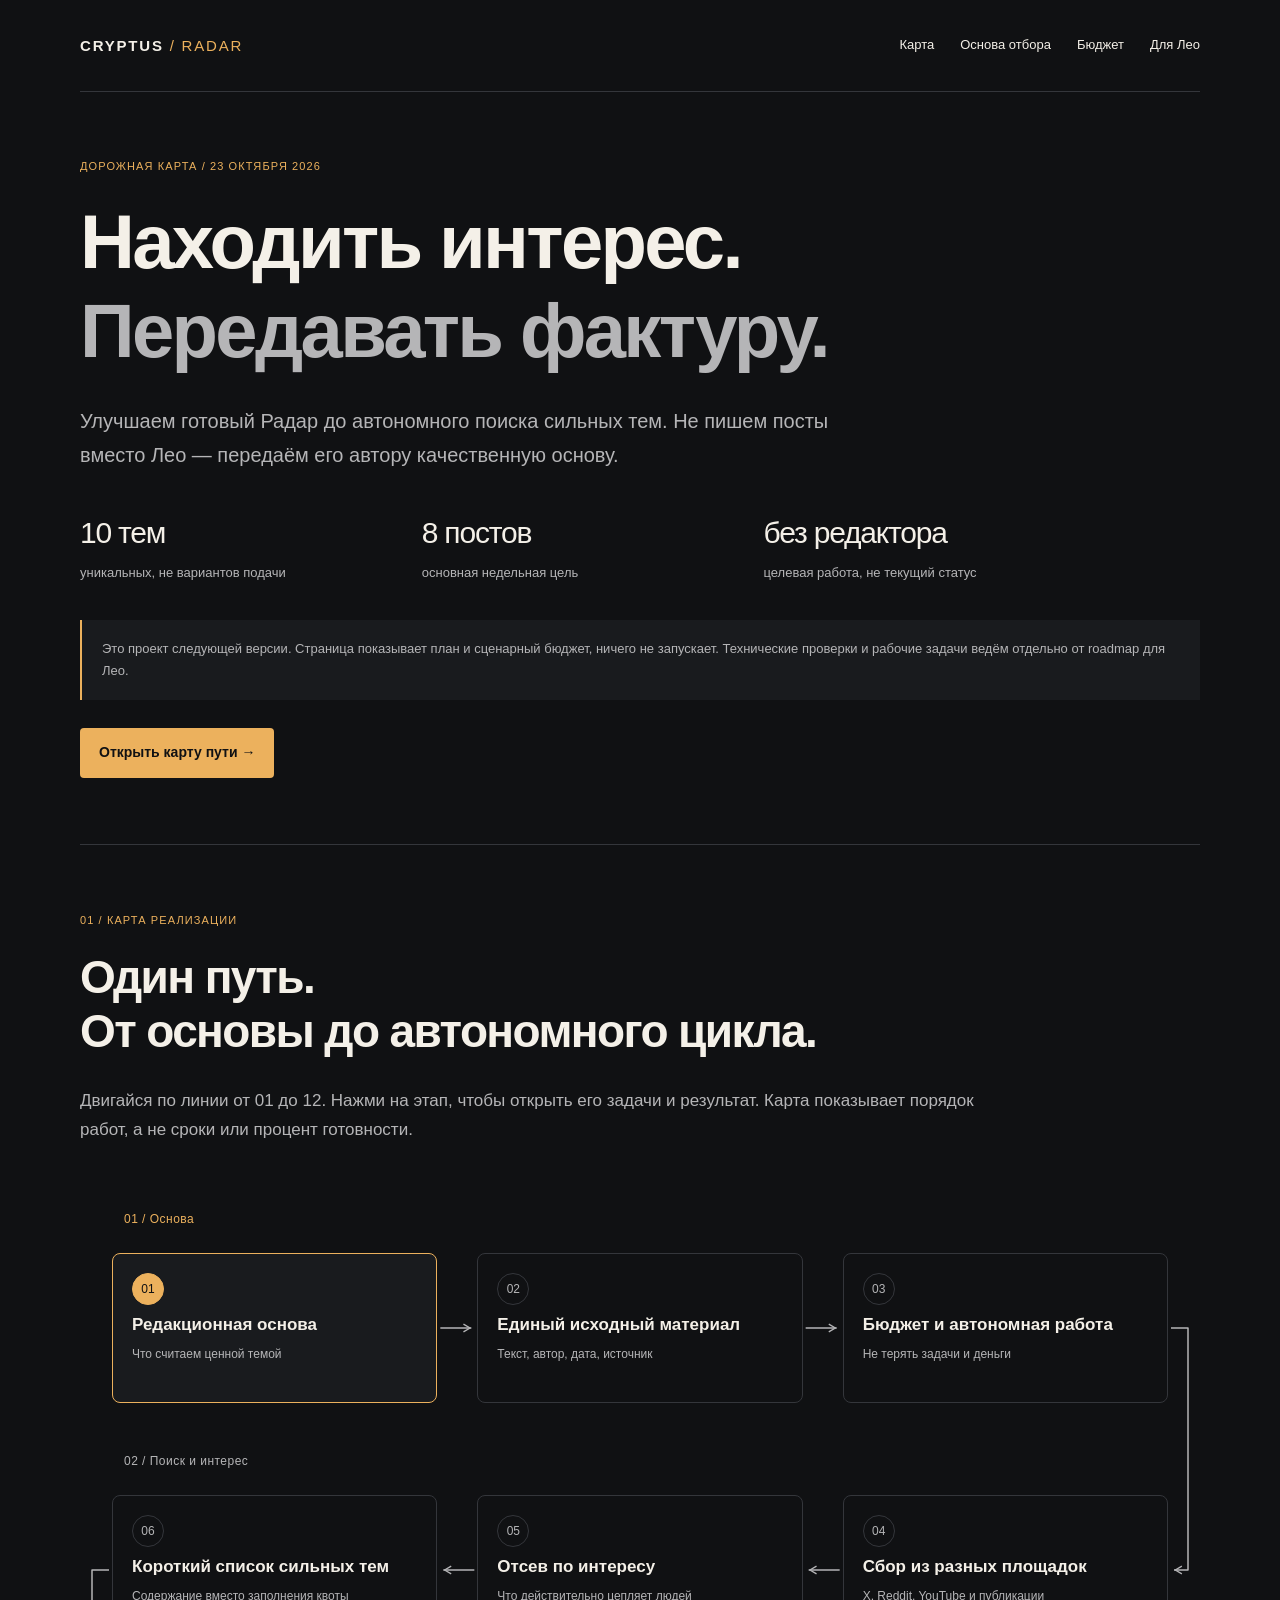
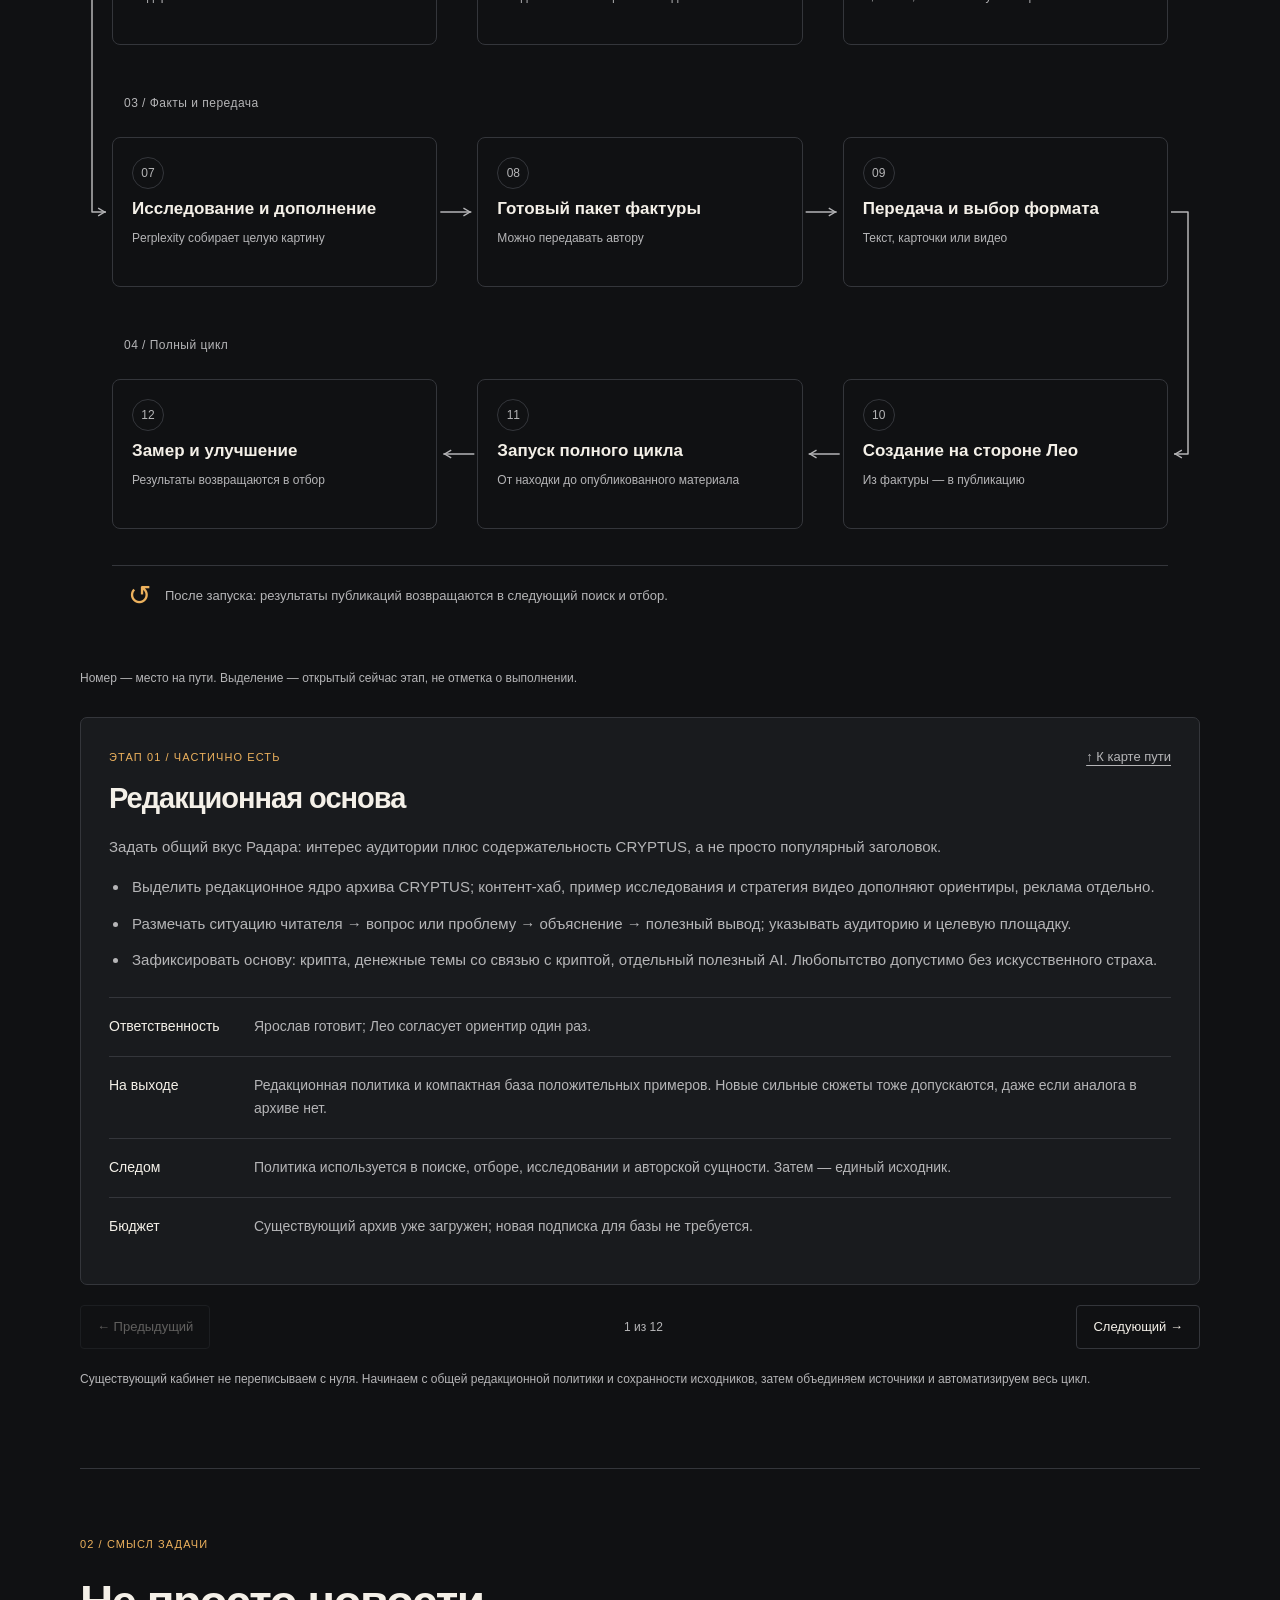
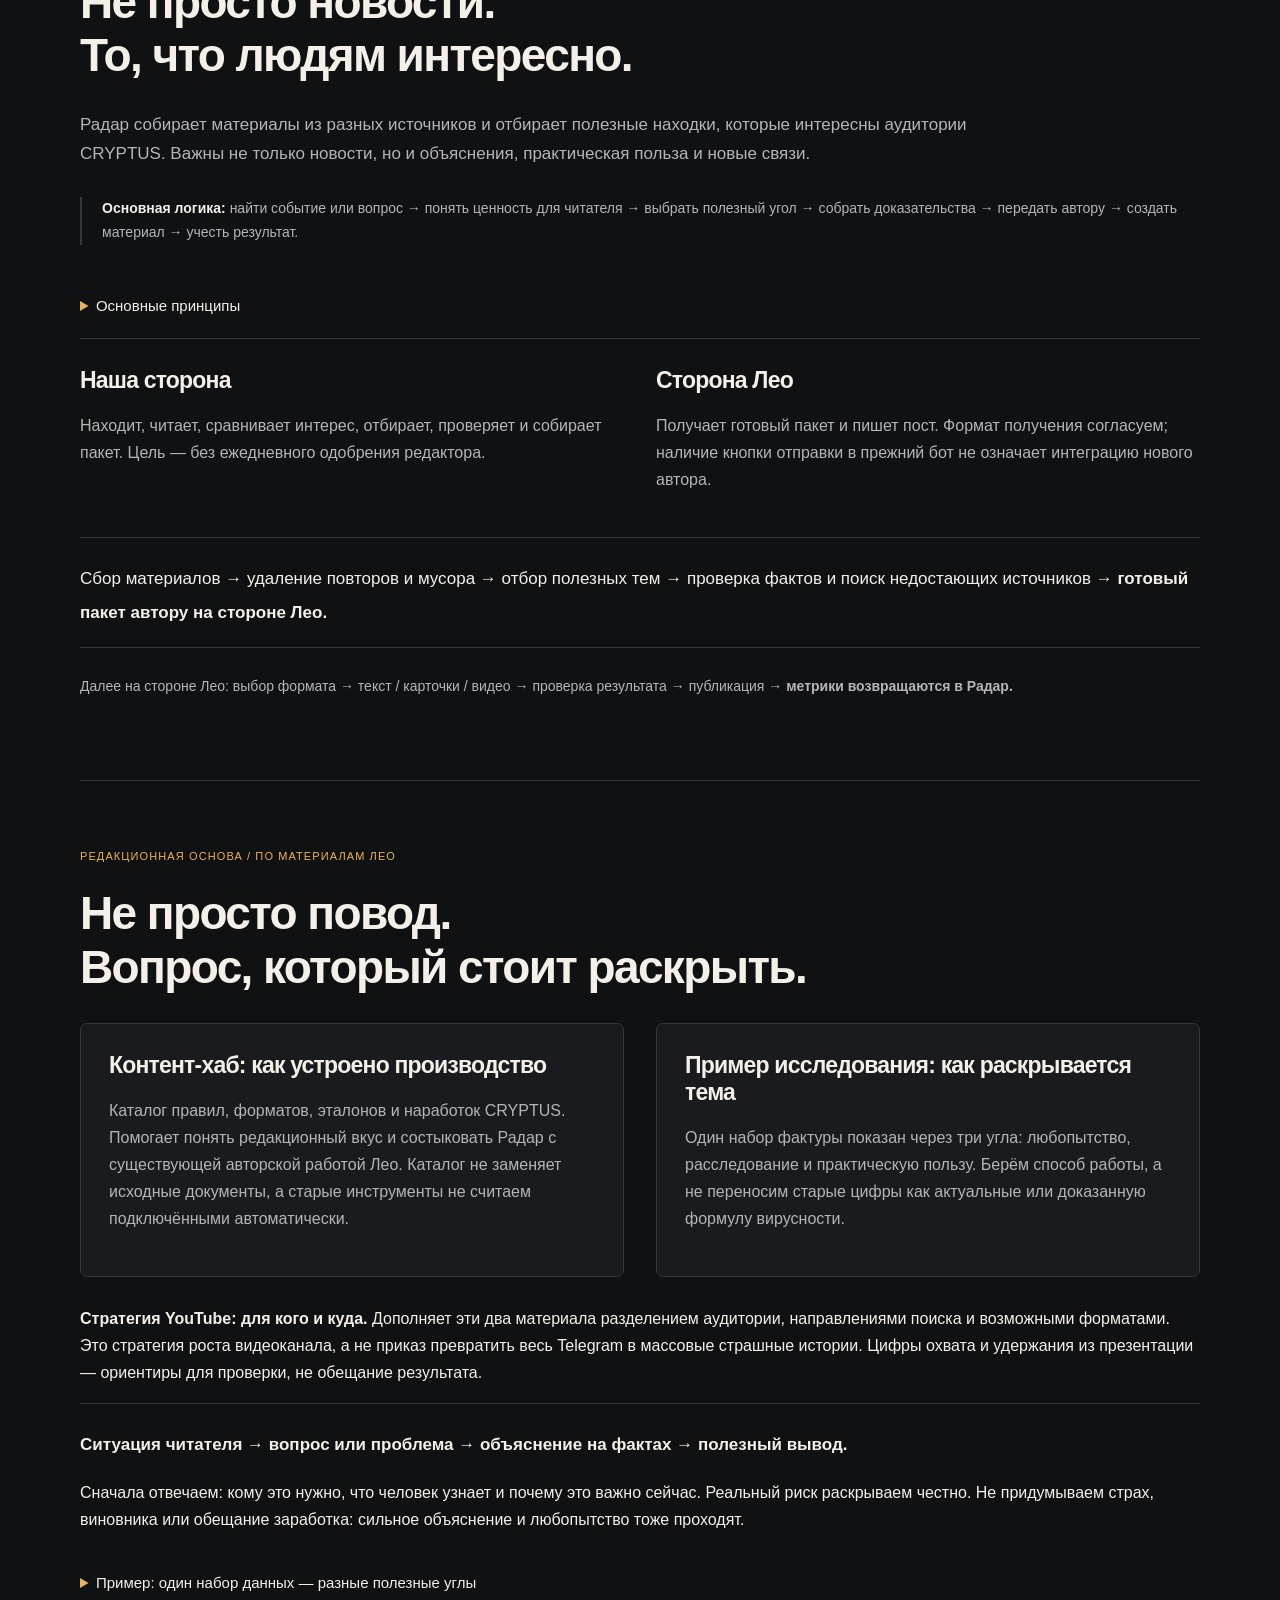
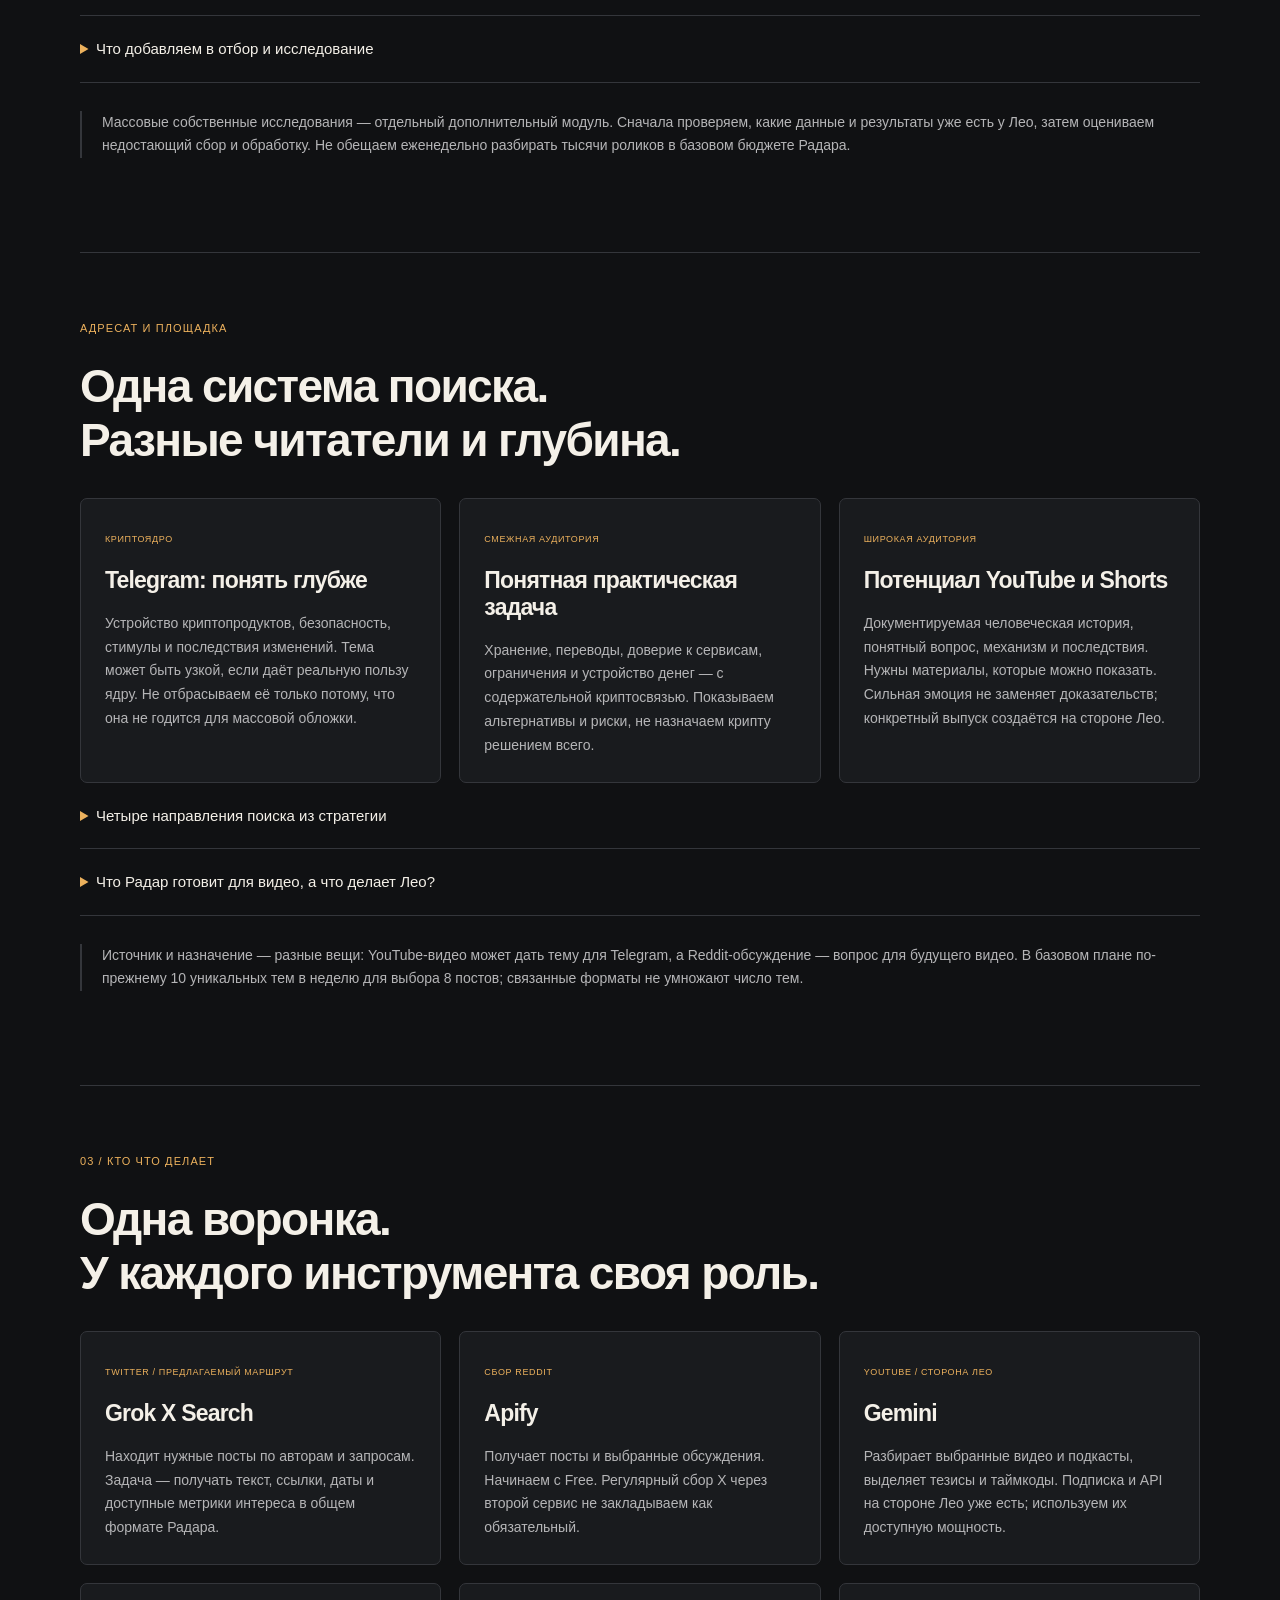
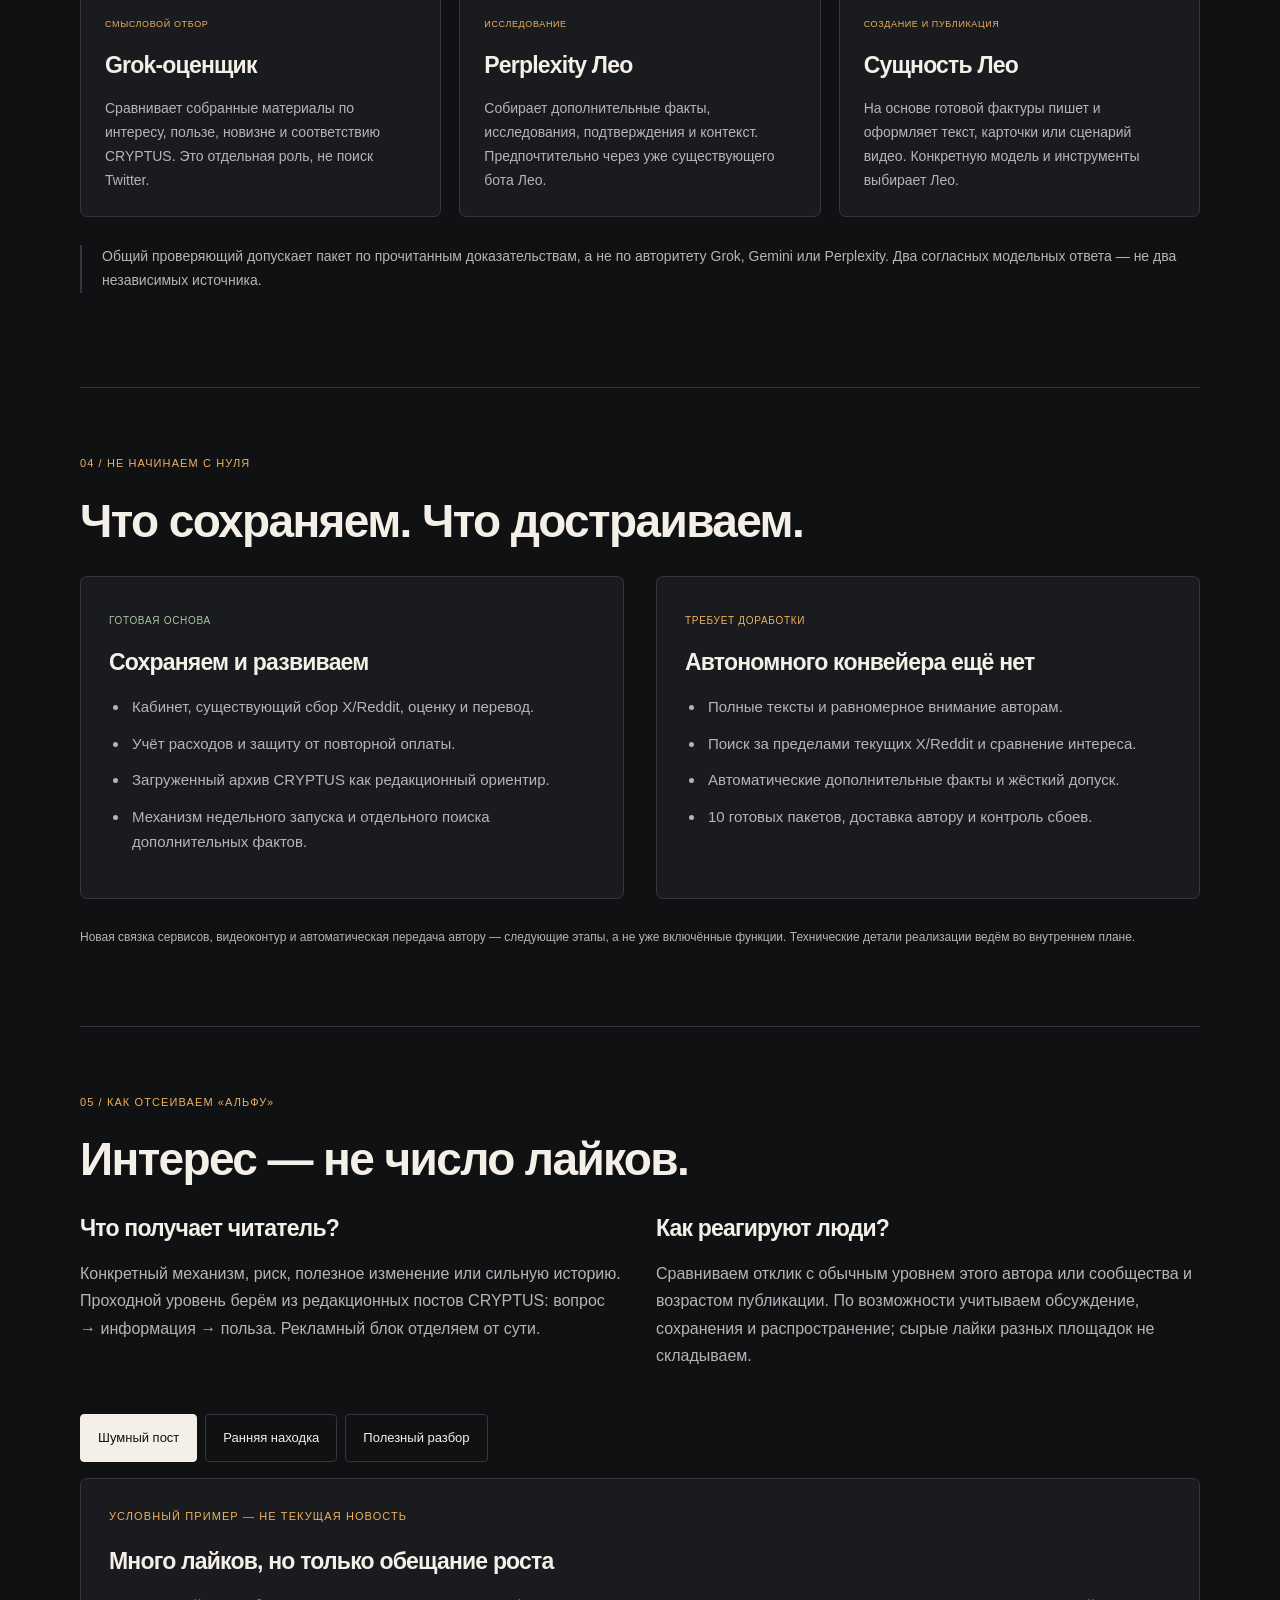
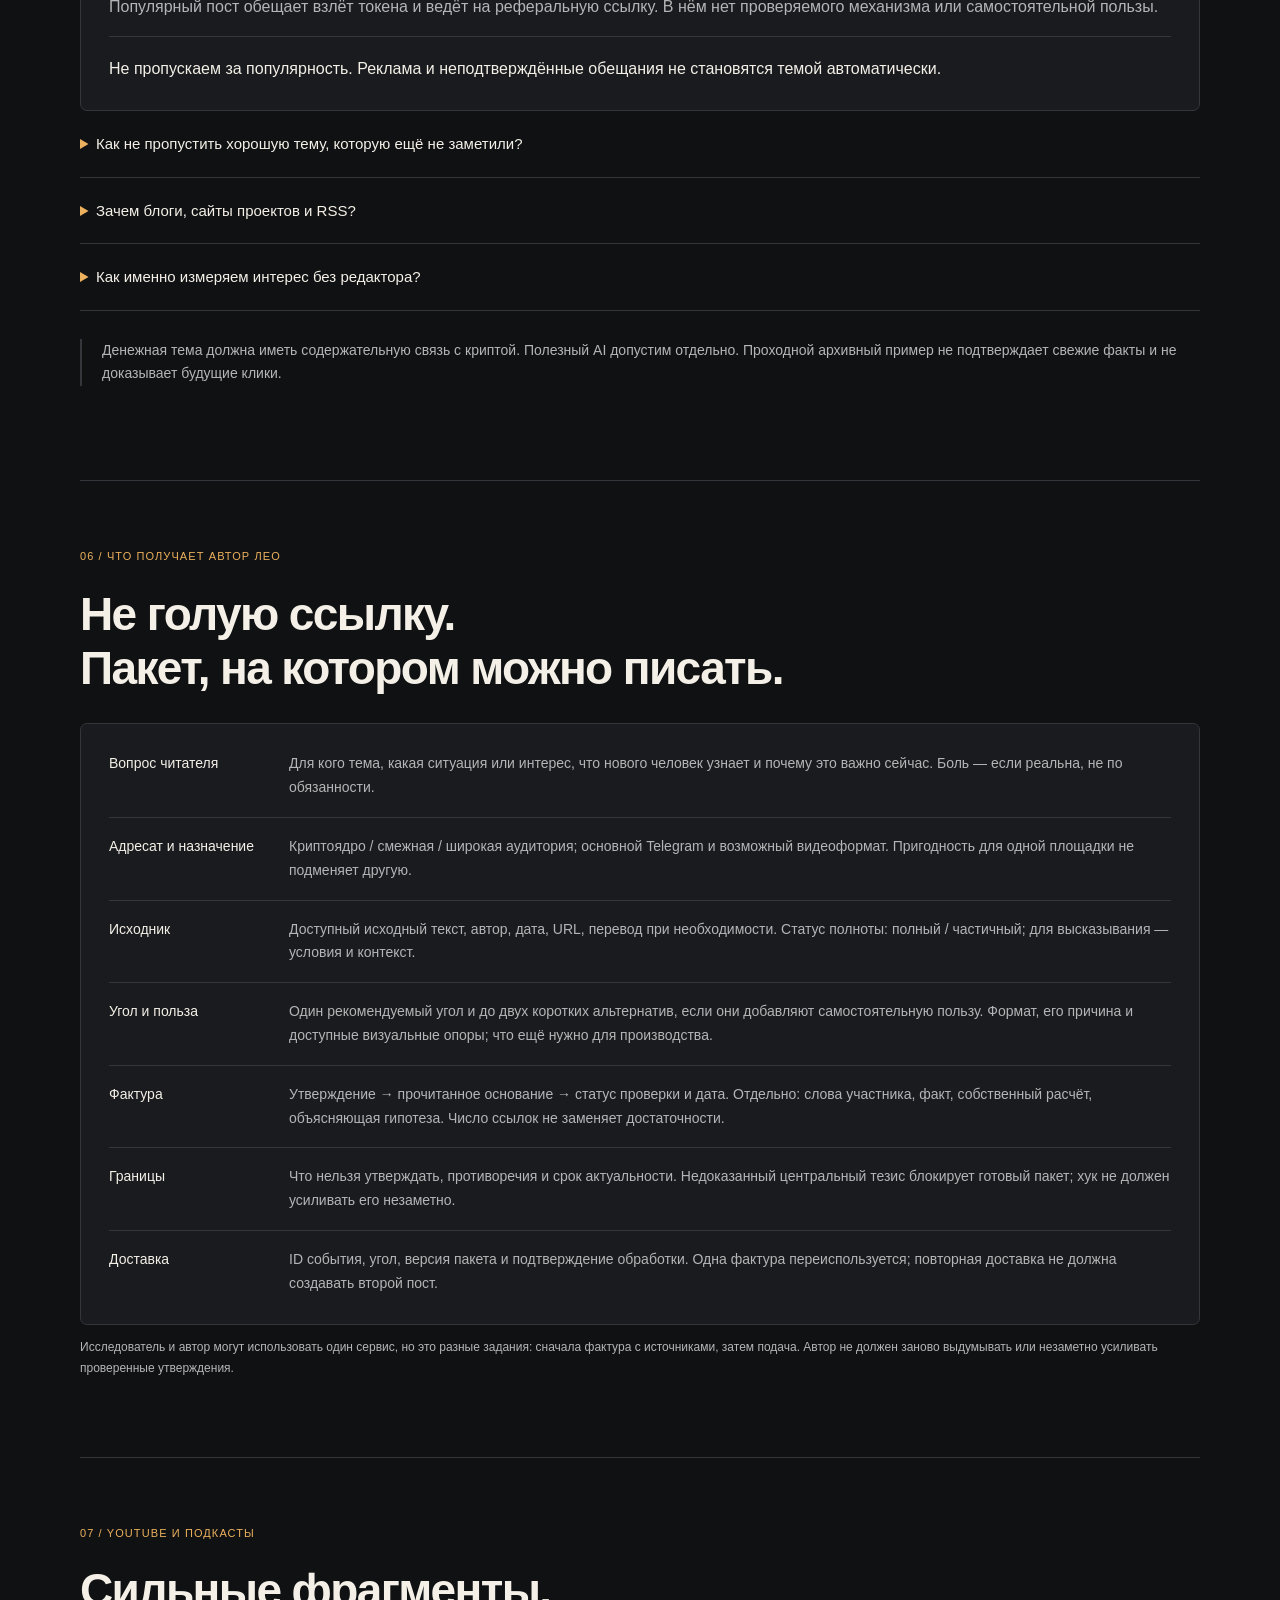
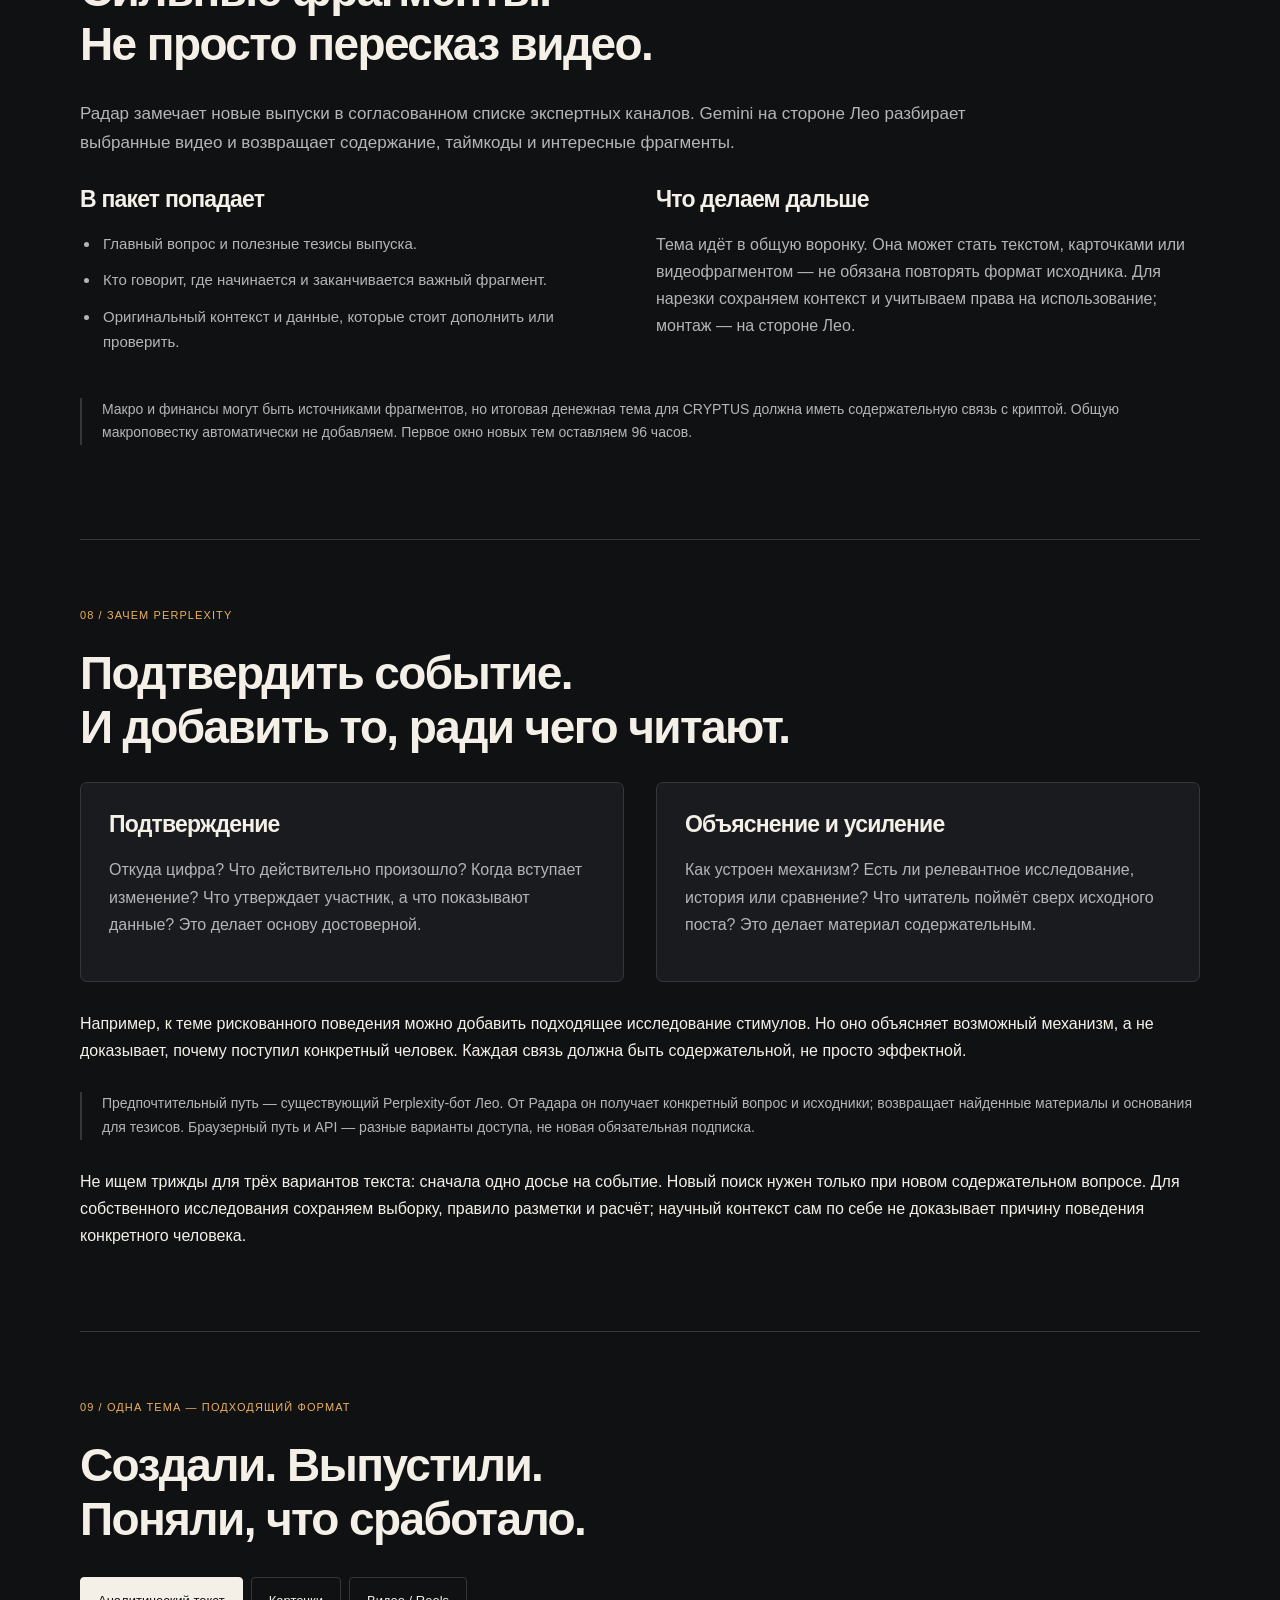
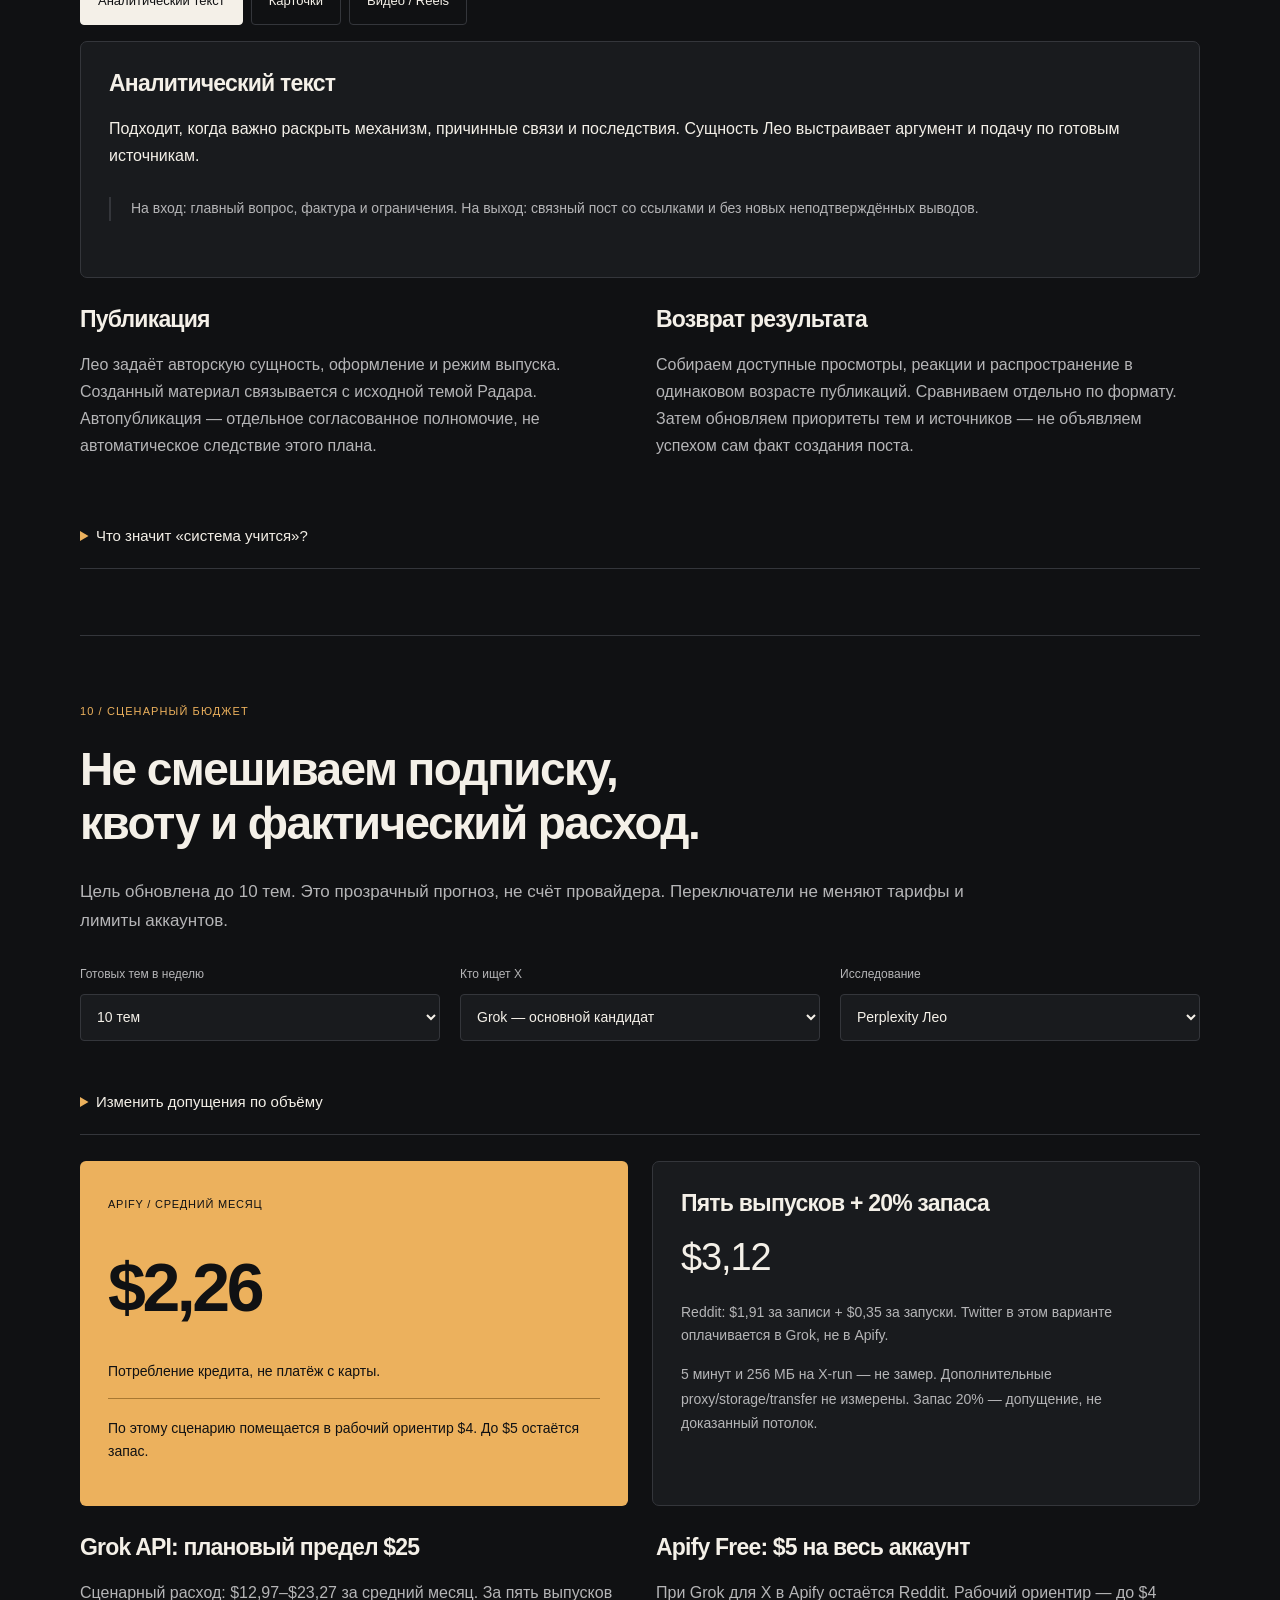
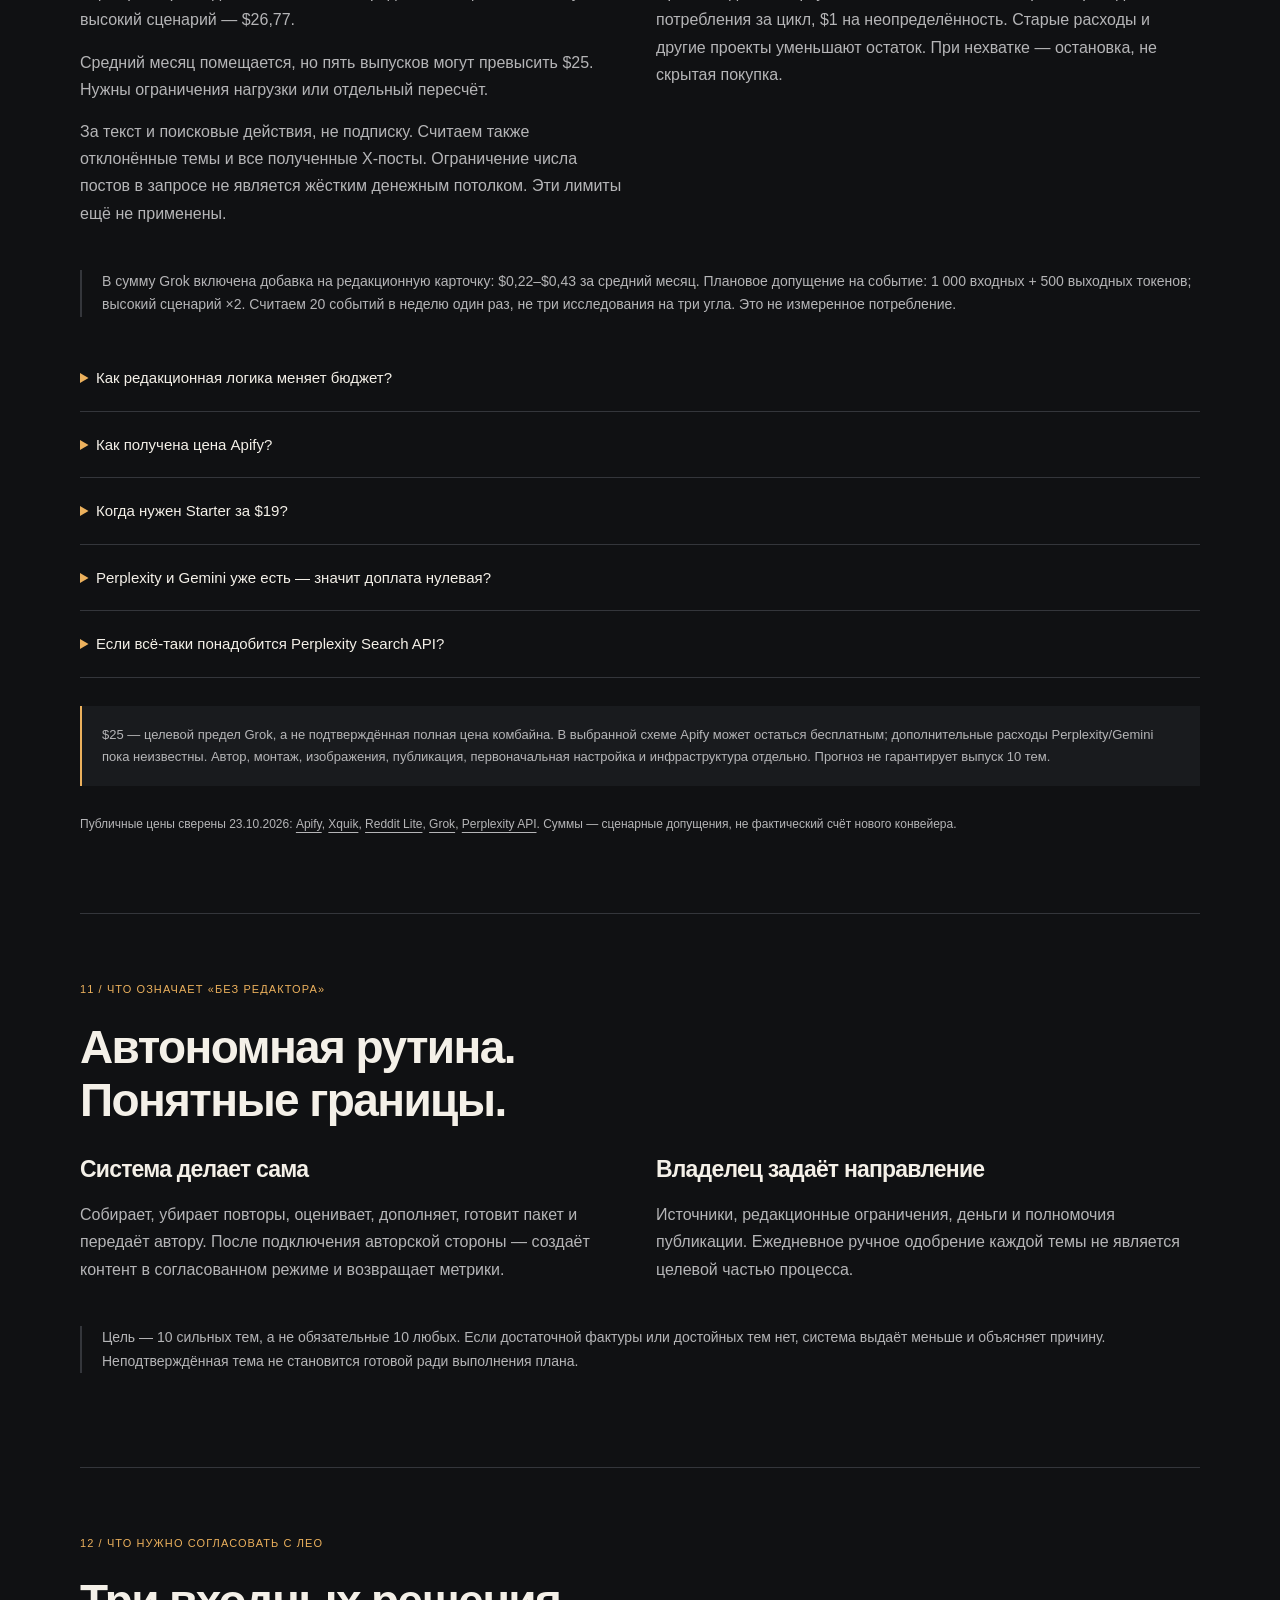
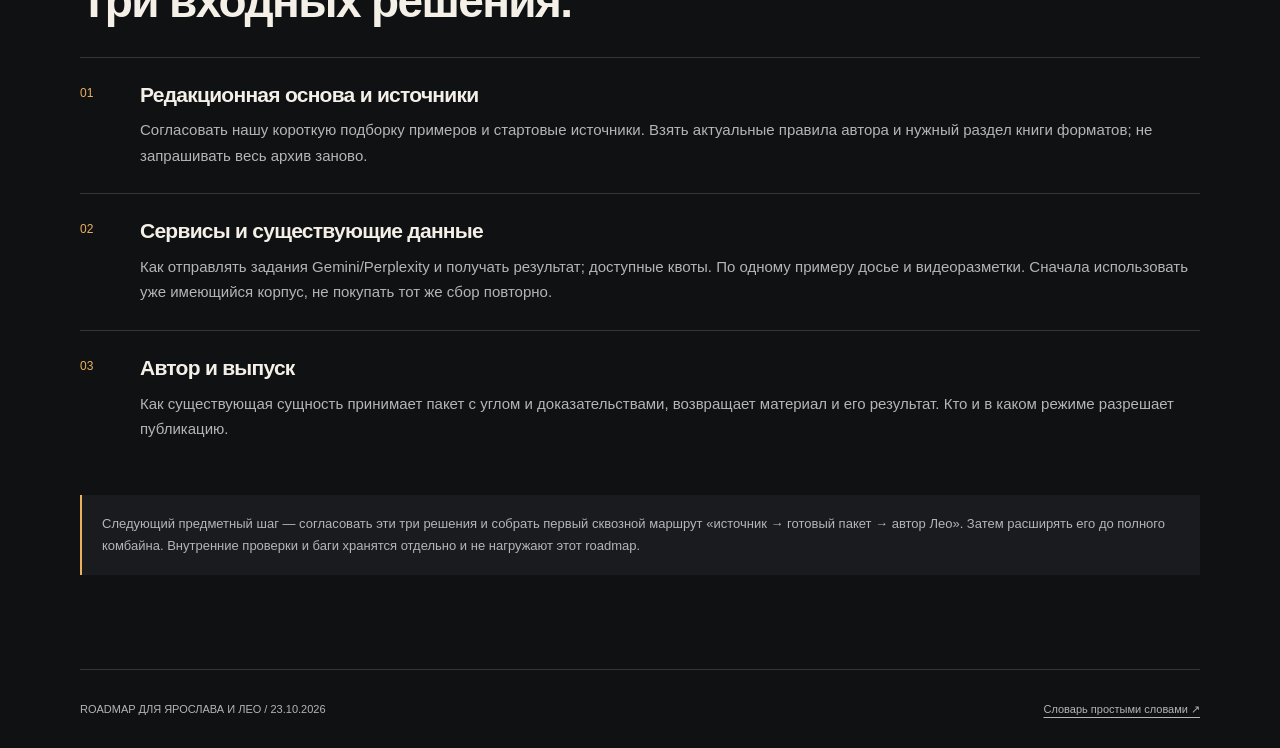
==== commit 6cbcd337: "Refine Radar roadmap from Leo content artifacts and video strategy; budget reader-value cards" ====
--- a/index.html
+++ b/index.html
@@ -7,13 +7,13 @@
 </head>
 <body>
 <a class="skip" href="#main">К содержанию</a>
-<header class="wrap"><a class="brand" href="roadmap.html">CRYPTUS <span>/ RADAR</span></a><nav aria-label="Навигация"><a href="#stages">Карта</a><a href="#money">Бюджет</a><a href="#questions">Для Лео</a></nav></header>
+<header class="wrap"><a class="brand" href="roadmap.html">CRYPTUS <span>/ RADAR</span></a><nav aria-label="Навигация"><a href="#stages">Карта</a><a href="#editorial-model">Основа отбора</a><a href="#money">Бюджет</a><a href="#questions">Для Лео</a></nav></header>
 <main id="main" class="wrap">
   <section class="hero">
     <p class="eyebrow">ДОРОЖНАЯ КАРТА / 23 ОКТЯБРЯ 2026</p>
     <h1>Находить интерес.<br><span>Передавать фактуру.</span></h1>
     <p class="lead">Улучшаем готовый Радар до автономного поиска сильных тем. Не пишем посты вместо Лео — передаём его автору качественную основу.</p>
-    <div class="goal"><div><strong>10 тем</strong><span>цель в неделю</span></div><div><strong>8 постов</strong><span>есть из чего выбирать</span></div><div><strong>без редактора</strong><span>целевая работа, не текущий статус</span></div></div>
+    <div class="goal"><div><strong>10 тем</strong><span>уникальных, не вариантов подачи</span></div><div><strong>8 постов</strong><span>основная недельная цель</span></div><div><strong>без редактора</strong><span>целевая работа, не текущий статус</span></div></div>
     <p class="notice">Это проект следующей версии. Страница показывает план и сценарный бюджет, ничего не запускает. Технические проверки и рабочие задачи ведём отдельно от roadmap для Лео.</p>
     <a class="primary" href="#stages">Открыть карту пути →</a>
   </section>
@@ -33,7 +33,7 @@
   <section id="brief">
     <p class="eyebrow">02 / СМЫСЛ ЗАДАЧИ</p><h2>Не просто новости.<br>То, что людям интересно.</h2>
     <p class="intro">Радар собирает материалы из разных источников и отбирает полезные находки, которые интересны аудитории CRYPTUS. Важны не только новости, но и объяснения, практическая польза и новые связи.</p>
-    <div id="brief-summary" class="plain-note"><strong>Основная логика:</strong> найти сильную тему → дополнить фактами и исследованиями → передать автору → создать и опубликовать материал → учесть результат в следующем отборе.</div>
+    <div id="brief-summary" class="plain-note"><strong>Основная логика:</strong> найти событие или вопрос → понять ценность для читателя → выбрать полезный угол → собрать доказательства → передать автору → создать материал → учесть результат.</div>
     <details><summary>Основные принципы</summary><ul><li>Ищем интересные материалы в разных форматах: посты, экспертные разборы, видео и подкасты.</li><li>Дополняем тему не только подтверждениями, но и исследованиями, механизмами и неожиданными связями.</li><li>Используем имеющиеся Gemini и Perplexity на стороне Лео; не покупаем новые подписки по умолчанию.</li><li>Выбираем лучший формат: аналитический текст, карточки или видеофрагмент.</li><li>После публикации возвращаем результат в систему: какие темы и форматы лучше работают для CRYPTUS.</li></ul></details>
     <div class="columns">
       <article><h3>Наша сторона</h3><p>Находит, читает, сравнивает интерес, отбирает, проверяет и собирает пакет. Цель — без ежедневного одобрения редактора.</p></article>
@@ -41,6 +41,24 @@
     </div>
     <p class="chain">Сбор материалов → удаление повторов и мусора → отбор полезных тем → проверка фактов и поиск недостающих источников → <strong>готовый пакет автору на стороне Лео.</strong></p>
     <p class="chain secondary-chain">Далее на стороне Лео: выбор формата → текст / карточки / видео → проверка результата → публикация → <strong>метрики возвращаются в Радар.</strong></p>
+  </section>
+
+  <section id="editorial-model">
+    <p class="eyebrow">РЕДАКЦИОННАЯ ОСНОВА / ПО МАТЕРИАЛАМ ЛЕО</p><h2>Не просто повод.<br>Вопрос, который стоит раскрыть.</h2>
+    <div class="columns"><article class="surface"><h3>Контент-хаб: как устроено производство</h3><p>Каталог правил, форматов, эталонов и наработок CRYPTUS. Помогает понять редакционный вкус и состыковать Радар с существующей авторской работой Лео. Каталог не заменяет исходные документы, а старые инструменты не считаем подключёнными автоматически.</p></article><article class="surface"><h3>Пример исследования: как раскрывается тема</h3><p>Один набор фактуры показан через три угла: любопытство, расследование и практическую пользу. Берём способ работы, а не переносим старые цифры как актуальные или доказанную формулу вирусности.</p></article></div>
+    <p><strong>Стратегия YouTube: для кого и куда.</strong> Дополняет эти два материала разделением аудитории, направлениями поиска и возможными форматами. Это стратегия роста видеоканала, а не приказ превратить весь Telegram в массовые страшные истории. Цифры охвата и удержания из презентации — ориентиры для проверки, не обещание результата.</p>
+    <p class="chain"><strong>Ситуация читателя → вопрос или проблема → объяснение на фактах → полезный вывод.</strong></p>
+    <p>Сначала отвечаем: кому это нужно, что человек узнает и почему это важно сейчас. Реальный риск раскрываем честно. Не придумываем страх, виновника или обещание заработка: сильное объяснение и любопытство тоже проходят.</p>
+    <details><summary>Пример: один набор данных — разные полезные углы</summary><ul><li><strong>Любопытство:</strong> почему авторы меняют прогнозы и что именно изменилось?</li><li><strong>Разбор:</strong> какие допущения стояли под громкой целью и какие не сработали?</li><li><strong>Польза:</strong> какие вопросы помогают отличать проверяемый сценарий от уверенной подачи?</li></ul><p>Это примеры структуры, не торговые рекомендации. У выбранной темы — один рекомендуемый угол и до двух коротких альтернатив, если их поддерживают доказательства. Три подачи одного исследования не заполняют три места из десяти уникальных тем.</p></details>
+    <details><summary>Что добавляем в отбор и исследование</summary><p>Кандидат описывается через вопрос читателя, новую информацию, полезный вывод и доказательства. Исследователь получает конкретные пробелы: центральный факт, механизм, контрпример и ограничения. Утверждение связывается с прочитанным основанием; собственные расчёты и живые показатели отмечаются отдельно.</p><p>Событие может быть замечено людьми раньше официального объявления. Можно собирать исследовательский вопрос из нескольких наблюдений, но нельзя объявлять гипотезу установленным событием. Сохраняем условия, время и контекст высказываний.</p></details>
+    <p class="plain-note">Массовые собственные исследования — отдельный дополнительный модуль. Сначала проверяем, какие данные и результаты уже есть у Лео, затем оцениваем недостающий сбор и обработку. Не обещаем еженедельно разбирать тысячи роликов в базовом бюджете Радара.</p>
+  </section>
+
+  <section id="destinations"><p class="eyebrow">АДРЕСАТ И ПЛОЩАДКА</p><h2>Одна система поиска.<br>Разные читатели и глубина.</h2>
+    <div class="role-grid"><article class="surface"><span class="badge">КРИПТОЯДРО</span><h3>Telegram: понять глубже</h3><p>Устройство криптопродуктов, безопасность, стимулы и последствия изменений. Тема может быть узкой, если даёт реальную пользу ядру. Не отбрасываем её только потому, что она не годится для массовой обложки.</p></article><article class="surface"><span class="badge">СМЕЖНАЯ АУДИТОРИЯ</span><h3>Понятная практическая задача</h3><p>Хранение, переводы, доверие к сервисам, ограничения и устройство денег — с содержательной криптосвязью. Показываем альтернативы и риски, не назначаем крипту решением всего.</p></article><article class="surface"><span class="badge">ШИРОКАЯ АУДИТОРИЯ</span><h3>Потенциал YouTube и Shorts</h3><p>Документируемая человеческая история, понятный вопрос, механизм и последствия. Нужны материалы, которые можно показать. Сильная эмоция не заменяет доказательств; конкретный выпуск создаётся на стороне Лео.</p></article></div>
+    <details><summary>Четыре направления поиска из стратегии</summary><ul><li><strong>Практика крипты в разных странах:</strong> реальные способы использования, причины, издержки и ограничения.</li><li><strong>Устройство денег и крипторынка:</strong> стейблкоины, резервы, потоки, ликвидность и стимулы — без автоматических пророчеств краха.</li><li><strong>Расследования:</strong> инциденты, компании, следы операций и подтверждаемые связи. Адрес кошелька сам по себе не доказывает владельца или вину.</li><li><strong>Практическая безопасность:</strong> ошибки хранения, фишинг, разрешения, P2P и ограничения сервисов; без универсальных гарантий защиты.</li></ul><p>Это семейства вопросов, не обязательные доли выдачи. Другие сильные криптоистории и самостоятельный полезный AI остаются допустимыми. Общая денежная тема без криптосвязи не получает пропуск только из-за широкого охвата.</p></details>
+    <details><summary>Что Радар готовит для видео, а что делает Лео?</summary><p>Радар отмечает аудиторию, полезный вопрос, реальные визуальные опоры и доступную доказательную базу: документ, транзакцию с контекстом, интерфейс или фрагмент с таймкодом. Для короткого кейса нужны ситуация, событие, механизм и самостоятельный вывод. Нельзя выдумывать героя, потери, личный опыт или экспертную проверку.</p><p>Автор, обложка, эксперт в кадре, озвучка, монтаж и выпуск — сторона Лео. Рекомендация формата не означает, что фильм уже можно произвести из одной ссылки. Регулярные большие расследования и Shorts — отдельная ветка объёма и сметы, не добавленная молча к обязательным 10 темам.</p></details>
+    <p class="plain-note">Источник и назначение — разные вещи: YouTube-видео может дать тему для Telegram, а Reddit-обсуждение — вопрос для будущего видео. В базовом плане по-прежнему 10 уникальных тем в неделю для выбора 8 постов; связанные форматы не умножают число тем.</p>
   </section>
 
   <section id="roles"><p class="eyebrow">03 / КТО ЧТО ДЕЛАЕТ</p><h2>Одна воронка.<br>У каждого инструмента своя роль.</h2>
@@ -70,7 +88,7 @@
 
   <section id="handoff">
     <p class="eyebrow">06 / ЧТО ПОЛУЧАЕТ АВТОР ЛЕО</p><h2>Не голую ссылку.<br>Пакет, на котором можно писать.</h2>
-    <div class="surface packet"><dl><div><dt>Тема и интерес</dt><dd>Что произошло, почему это полезно читателю, какие сигналы интереса есть и чего пока не знаем.</dd></div><div><dt>Исходник</dt><dd>Доступный исходный текст, автор, дата, URL, перевод при необходимости. Статус полноты: полный / частичный.</dd></div><div><dt>Фактура</dt><dd>Главные тезисы с прочитанными подтверждениями, дополнительные источники и контекст. Не обязательно три ссылки: важна достаточность.</dd></div><div><dt>Границы</dt><dd>Что нельзя утверждать, противоречия, устаревание. Частичный основной текст или недоказанный центральный тезис блокируют передачу.</dd></div><div><dt>Доставка</dt><dd>ID события, версия пакета, срок актуальности и подтверждение обработки. Повторная доставка не должна создавать второй пост у автора.</dd></div></dl></div>
+    <div class="surface packet"><dl><div><dt>Вопрос читателя</dt><dd>Для кого тема, какая ситуация или интерес, что нового человек узнает и почему это важно сейчас. Боль — если реальна, не по обязанности.</dd></div><div><dt>Адресат и назначение</dt><dd>Криптоядро / смежная / широкая аудитория; основной Telegram и возможный видеоформат. Пригодность для одной площадки не подменяет другую.</dd></div><div><dt>Исходник</dt><dd>Доступный исходный текст, автор, дата, URL, перевод при необходимости. Статус полноты: полный / частичный; для высказывания — условия и контекст.</dd></div><div><dt>Угол и польза</dt><dd>Один рекомендуемый угол и до двух коротких альтернатив, если они добавляют самостоятельную пользу. Формат, его причина и доступные визуальные опоры; что ещё нужно для производства.</dd></div><div><dt>Фактура</dt><dd>Утверждение → прочитанное основание → статус проверки и дата. Отдельно: слова участника, факт, собственный расчёт, объясняющая гипотеза. Число ссылок не заменяет достаточности.</dd></div><div><dt>Границы</dt><dd>Что нельзя утверждать, противоречия и срок актуальности. Недоказанный центральный тезис блокирует готовый пакет; хук не должен усиливать его незаметно.</dd></div><div><dt>Доставка</dt><dd>ID события, угол, версия пакета и подтверждение обработки. Одна фактура переиспользуется; повторная доставка не должна создавать второй пост.</dd></div></dl></div>
     <p class="caption">Исследователь и автор могут использовать один сервис, но это разные задания: сначала фактура с источниками, затем подача. Автор не должен заново выдумывать или незаметно усиливать проверенные утверждения.</p>
   </section>
 
@@ -84,6 +102,7 @@
     <div class="columns"><article class="surface"><h3>Подтверждение</h3><p>Откуда цифра? Что действительно произошло? Когда вступает изменение? Что утверждает участник, а что показывают данные? Это делает основу достоверной.</p></article><article class="surface"><h3>Объяснение и усиление</h3><p>Как устроен механизм? Есть ли релевантное исследование, история или сравнение? Что читатель поймёт сверх исходного поста? Это делает материал содержательным.</p></article></div>
     <p>Например, к теме рискованного поведения можно добавить подходящее исследование стимулов. Но оно объясняет возможный механизм, а не доказывает, почему поступил конкретный человек. Каждая связь должна быть содержательной, не просто эффектной.</p>
     <p class="plain-note">Предпочтительный путь — существующий Perplexity-бот Лео. От Радара он получает конкретный вопрос и исходники; возвращает найденные материалы и основания для тезисов. Браузерный путь и API — разные варианты доступа, не новая обязательная подписка.</p>
+    <p>Не ищем трижды для трёх вариантов текста: сначала одно досье на событие. Новый поиск нужен только при новом содержательном вопросе. Для собственного исследования сохраняем выборку, правило разметки и расчёт; научный контекст сам по себе не доказывает причину поведения конкретного человека.</p>
   </section>
 
   <section id="cycle"><p class="eyebrow">09 / ОДНА ТЕМА — ПОДХОДЯЩИЙ ФОРМАТ</p><h2>Создали. Выпустили.<br>Поняли, что сработало.</h2>
@@ -100,6 +119,8 @@
     <details><summary>Изменить допущения по объёму</summary><div class="controls"><label>Дочитывание<select id="budget-mode"><option value="selective">Выборочное</option><option value="full">Всех перспективных досье</option></select></label><label>X-получений в неделю<select id="budget-posts"><option value="100">100 — ограниченный охват</option><option value="200" selected>200 — плановое допущение</option><option value="400">400 — большой контекст</option></select></label><label>Время Apify X-run<select id="budget-time"><option value="5">5 минут — допущение</option><option value="15">15 минут — долгий запуск</option></select></label></div></details>
     <div class="money-grid" aria-live="polite"><article class="money-main"><span>APIFY / СРЕДНИЙ МЕСЯЦ</span><strong id="apify-average"></strong><p>Потребление кредита, не платёж с карты.</p><p id="apify-status"></p></article><article class="surface"><h3>Пять выпусков + 20% запаса</h3><p class="large" id="apify-five"></p><p id="apify-breakdown"></p><p class="caption">5 минут и 256 МБ на X-run — не замер. Дополнительные proxy/storage/transfer не измерены. Запас 20% — допущение, не доказанный потолок.</p></article></div>
     <div class="columns"><article><h3>Grok API: плановый предел $25</h3><p id="grok-estimate"></p><p id="grok-risk"></p><p>За текст и поисковые действия, не подписку. Считаем также отклонённые темы и все полученные X-посты. Ограничение числа постов в запросе не является жёстким денежным потолком. Эти лимиты ещё не применены.</p></article><article><h3>Apify Free: $5 на весь аккаунт</h3><p>При Grok для X в Apify остаётся Reddit. Рабочий ориентир — до $4 потребления за цикл, $1 на неопределённость. Старые расходы и другие проекты уменьшают остаток. При нехватке — остановка, не скрытая покупка.</p></article></div>
+    <p class="plain-note" id="editorial-cost"></p>
+    <details><summary>Как редакционная логика меняет бюджет?</summary><p>В расчёт осторожно добавлен запас токенов на вопрос читателя, аудиторию, доказательства и возможные углы. Ставки оценщика из расчёта 22.10: $1,25 за миллион входных и $2,50 за миллион выходных токенов. Карточка формируется в существующем подробном ответе, не новым обязательным запросом. Объём сбора не растёт только из-за новых полей.</p><p>Данные и досье переиспользуются. Массовая разметка видео, большой собственный расчёт и полноценные видео-расследования требуют отдельной оценки. Сначала инвентаризируем имеющееся у Лео. Не включаем в $25 фильмы, монтаж или новый безлимитный сбор. Платную подписку или увеличение реального лимита эта страница не включает.</p></details>
     <details><summary>Как получена цена Apify?</summary><p id="budget-formula"></p><p>Xquik — $0,00015 за строку плюс вычисления $0,20 за ГБ·час. Reddit Lite — $0,004 за сохранённую запись плюс $0,04 за запуск при 2 ГБ. В комментариях и повторных корнях нет бесплатных исключений. Публичные статьи читаем напрямую. Реальные receipts должны подтвердить все начисления и число запросов.</p></details>
     <details><summary>Когда нужен Starter за $19?</summary><p>Не покупаем заранее. Сначала проверяем Xquik на Free: входные поля, API-доступ, полный текст, даты, пагинацию, стоимость и отсутствие скрытой потери тем. Если Free систематически не хватает — сначала оптимизация и пересчёт; платный тариф только по отдельному решению. Подписка не исправляет плохой отбор. Её $19 уже включают $19 потребления; не складываем их дважды.</p></details>
     <details><summary>Perplexity и Gemini уже есть — значит доплата нулевая?</summary><p>Не покупаем их заново по умолчанию. Подписка, API-кредит и квоты браузерного бота — разные вещи. При использовании действующей подписки Лео возможен нулевой дополнительный платёж, но этот путь ещё не измерен. Стоимость API определяется его биллингом. Для YouTube отдельно проверяем минуты видео, ограничения модели и повторные исследования; для research — число задач, время и успешность. Итоговую сумму комбайна нельзя обещать до этих замеров.</p></details>
@@ -114,7 +135,7 @@
     <p class="plain-note">Цель — 10 сильных тем, а не обязательные 10 любых. Если достаточной фактуры или достойных тем нет, система выдаёт меньше и объясняет причину. Неподтверждённая тема не становится готовой ради выполнения плана.</p>
   </section>
   <section id="questions"><p class="eyebrow">12 / ЧТО НУЖНО СОГЛАСОВАТЬ С ЛЕО</p><h2>Три входных решения.</h2>
-    <div class="decision-list"><article><span>01</span><div><h3>Стартовые источники</h3><p>Список X-авторов, Reddit-сообществ и YouTube-каналов. Начинаем с небольшого сильного набора, затем расширяем по результатам.</p></div></article><article><span>02</span><div><h3>Интерфейс имеющихся сервисов</h3><p>Как отправлять задания Perplexity-боту и Gemini Лео и получать результат. Подписки повторно не запрашиваем; техническому исполнителю нужны формат взаимодействия и доступные лимиты, не пароли в переписке.</p></div></article><article><span>03</span><div><h3>Автор и выпуск</h3><p>Как сущность принимает пакет, выбирает формат, возвращает готовый материал и его результат. Кто и в каком режиме разрешает публикацию.</p></div></article></div>
+    <div class="decision-list"><article><span>01</span><div><h3>Редакционная основа и источники</h3><p>Согласовать нашу короткую подборку примеров и стартовые источники. Взять актуальные правила автора и нужный раздел книги форматов; не запрашивать весь архив заново.</p></div></article><article><span>02</span><div><h3>Сервисы и существующие данные</h3><p>Как отправлять задания Gemini/Perplexity и получать результат; доступные квоты. По одному примеру досье и видеоразметки. Сначала использовать уже имеющийся корпус, не покупать тот же сбор повторно.</p></div></article><article><span>03</span><div><h3>Автор и выпуск</h3><p>Как существующая сущность принимает пакет с углом и доказательствами, возвращает материал и его результат. Кто и в каком режиме разрешает публикацию.</p></div></article></div>
     <p class="notice">Следующий предметный шаг — согласовать эти три решения и собрать первый сквозной маршрут «источник → готовый пакет → автор Лео». Затем расширять его до полного комбайна. Внутренние проверки и баги хранятся отдельно и не нагружают этот roadmap.</p>
   </section>
   <footer><span>ROADMAP ДЛЯ ЯРОСЛАВА И ЛЕО / 23.10.2026</span><a href="glossary.html">Словарь простыми словами ↗</a></footer>
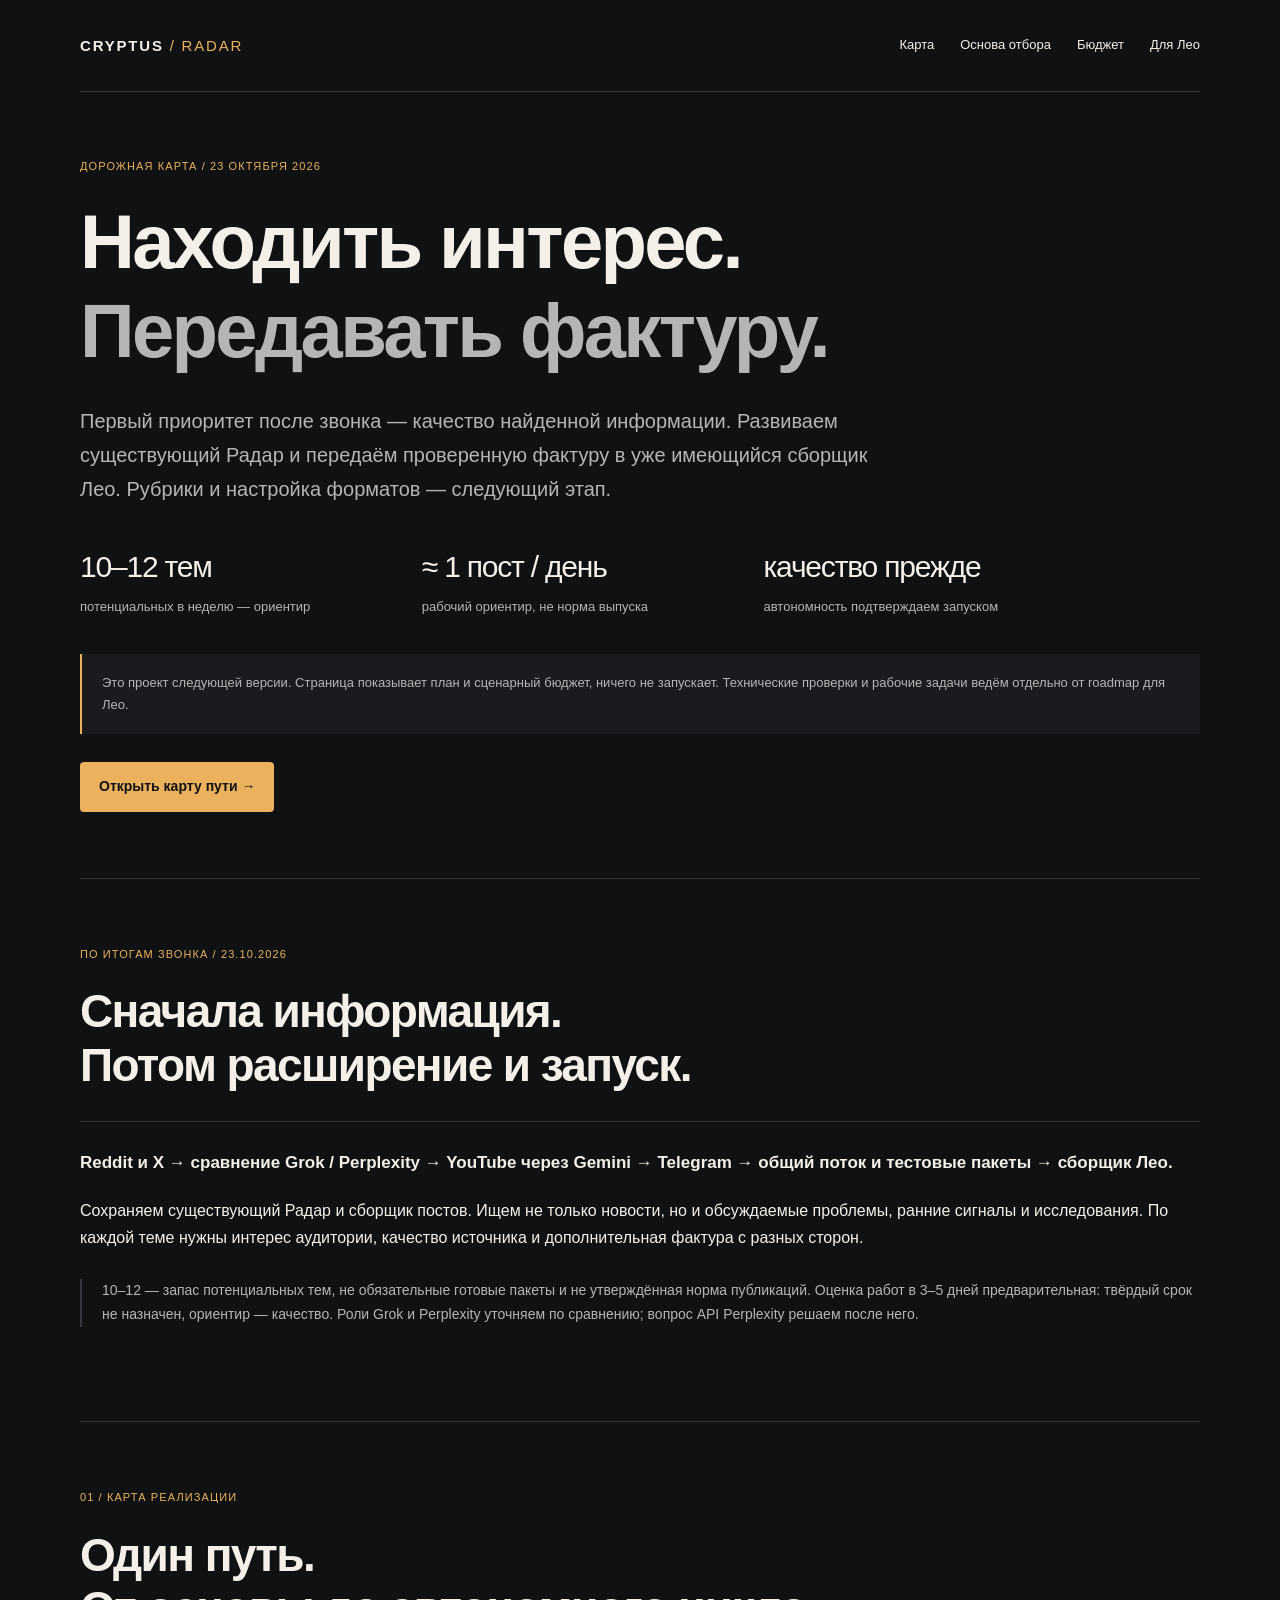
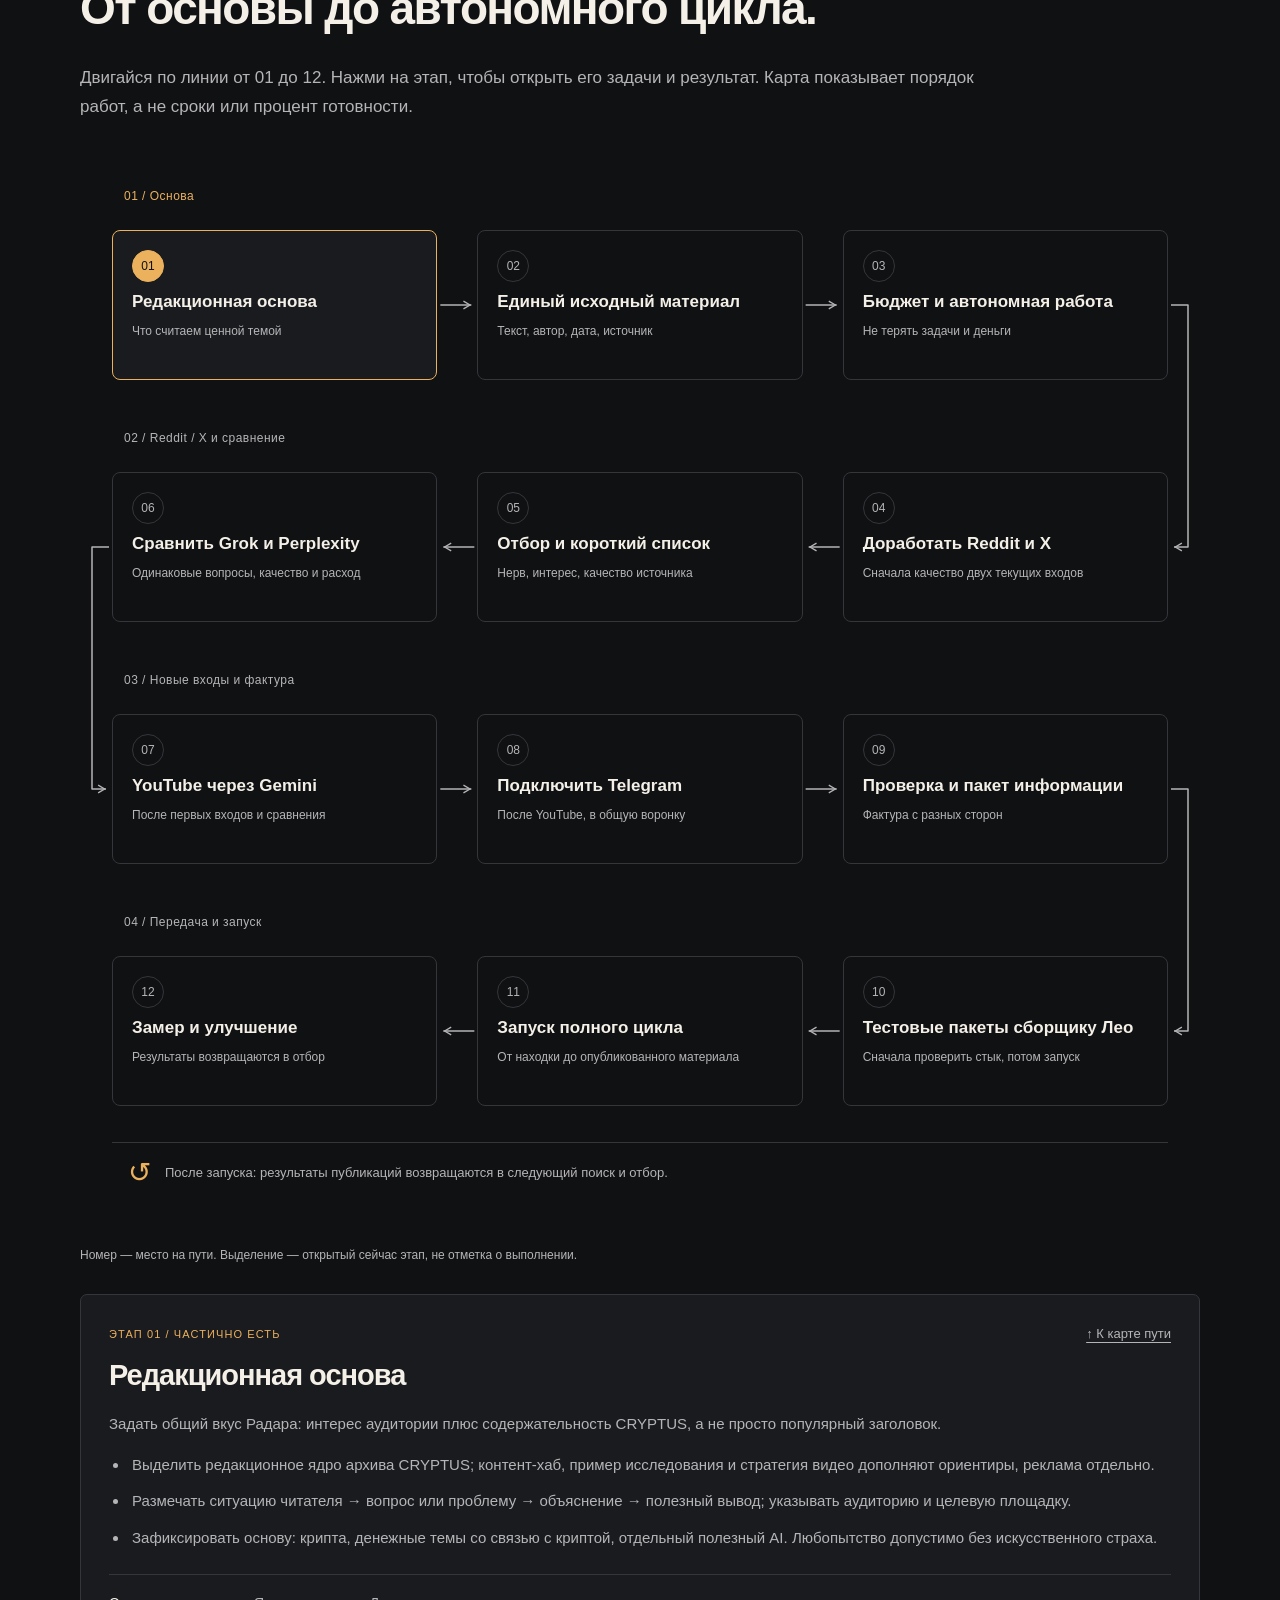
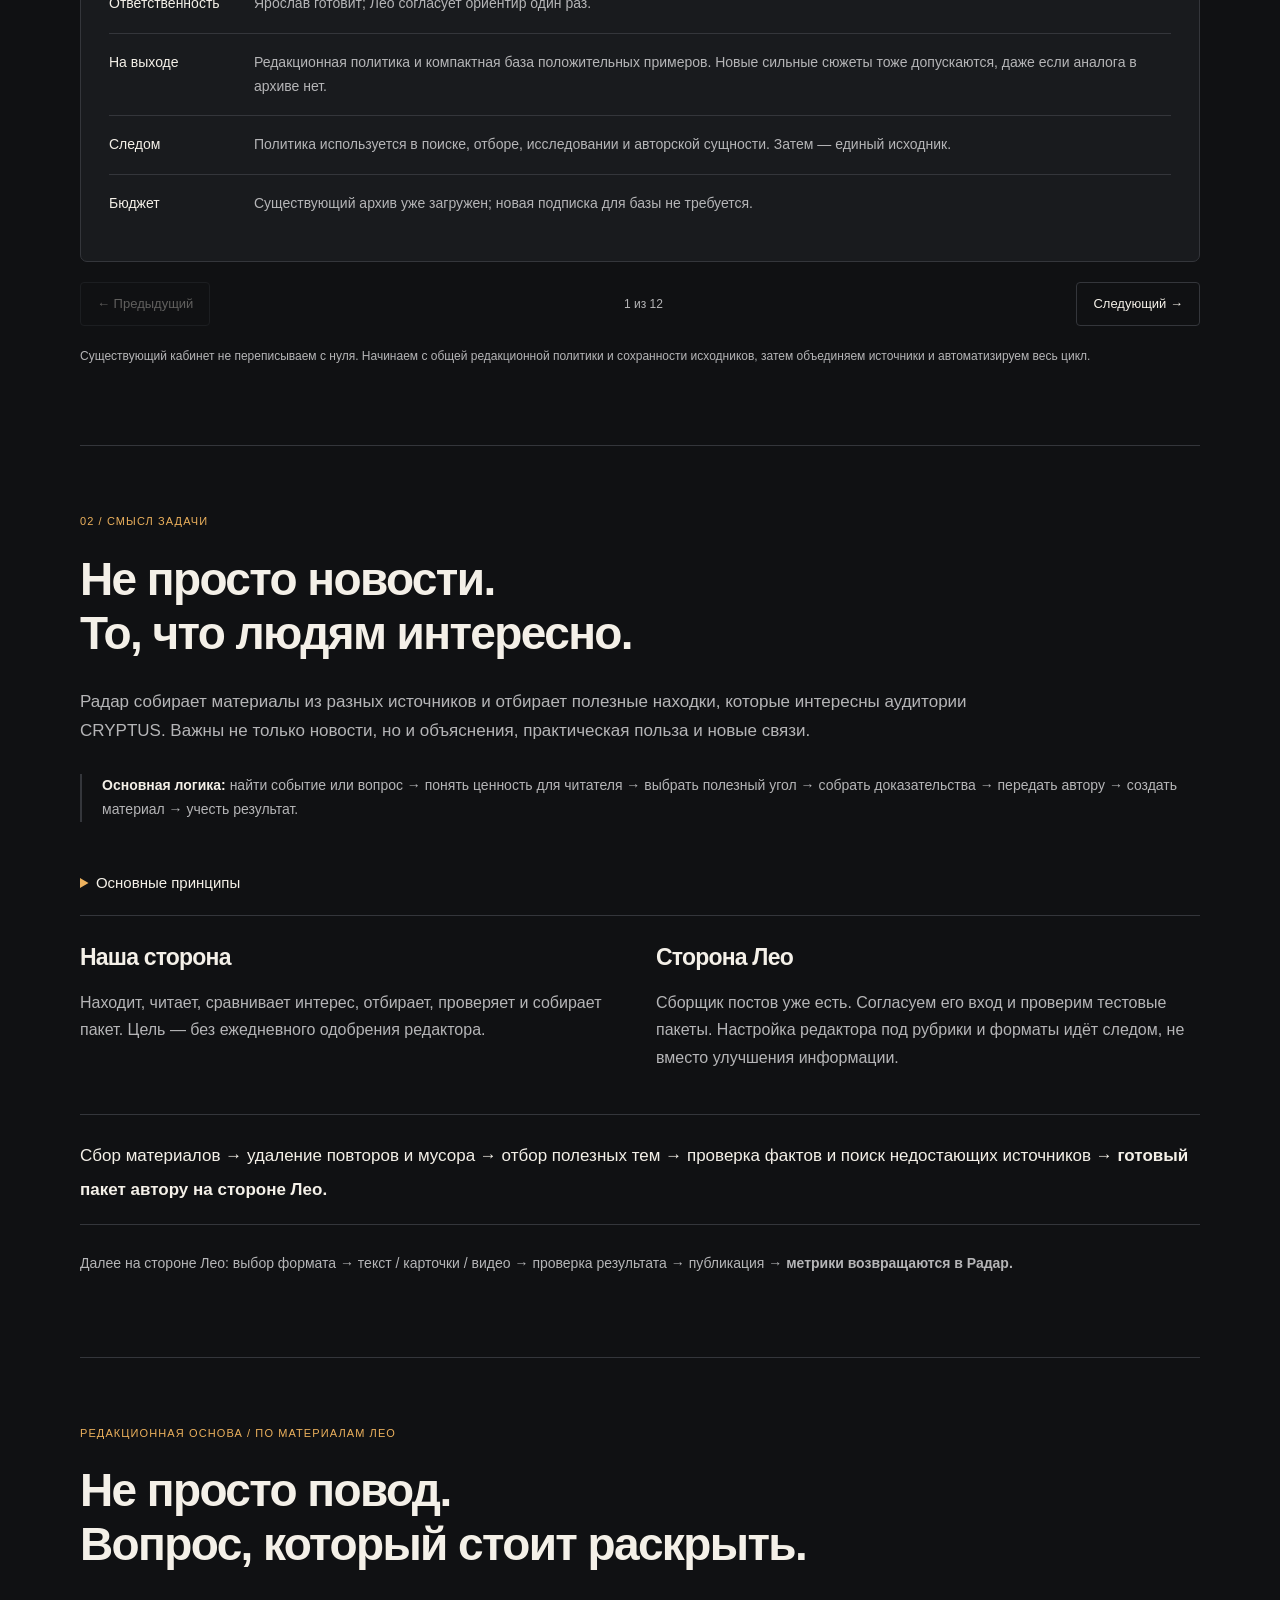
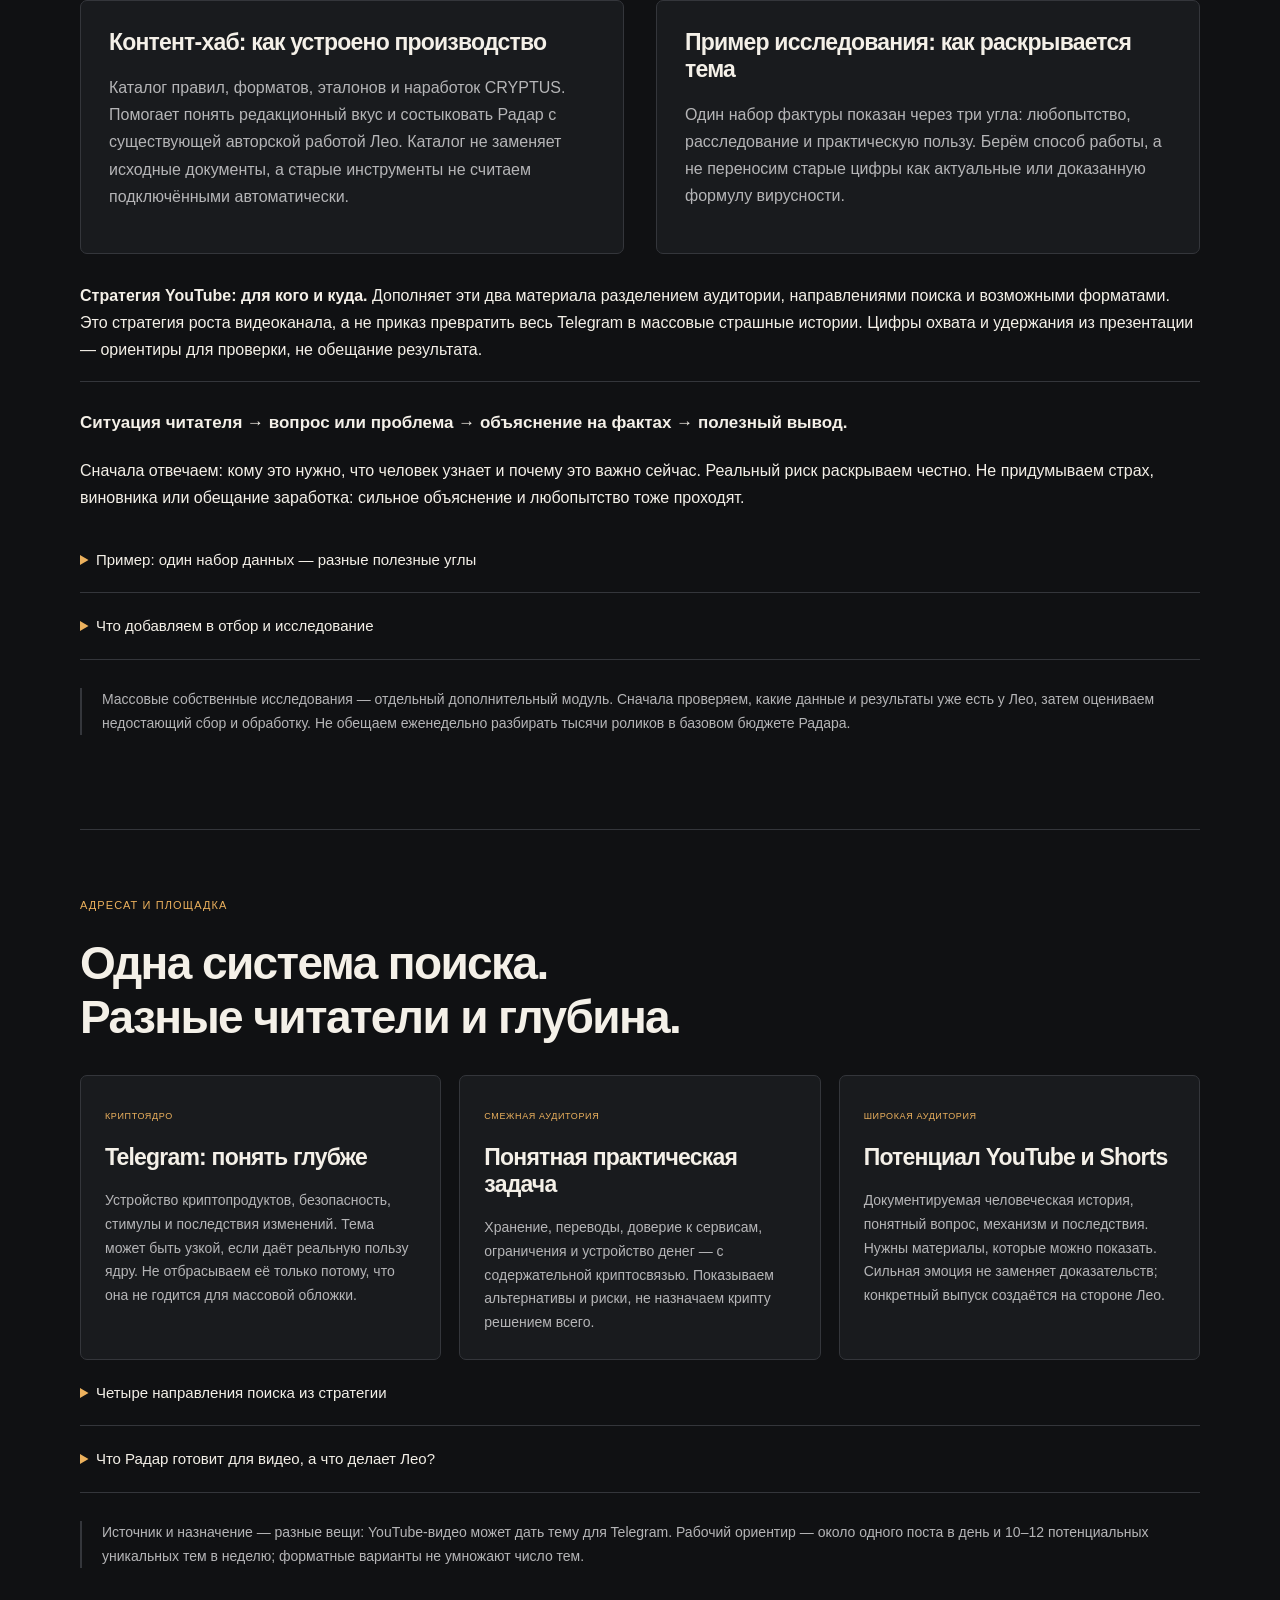
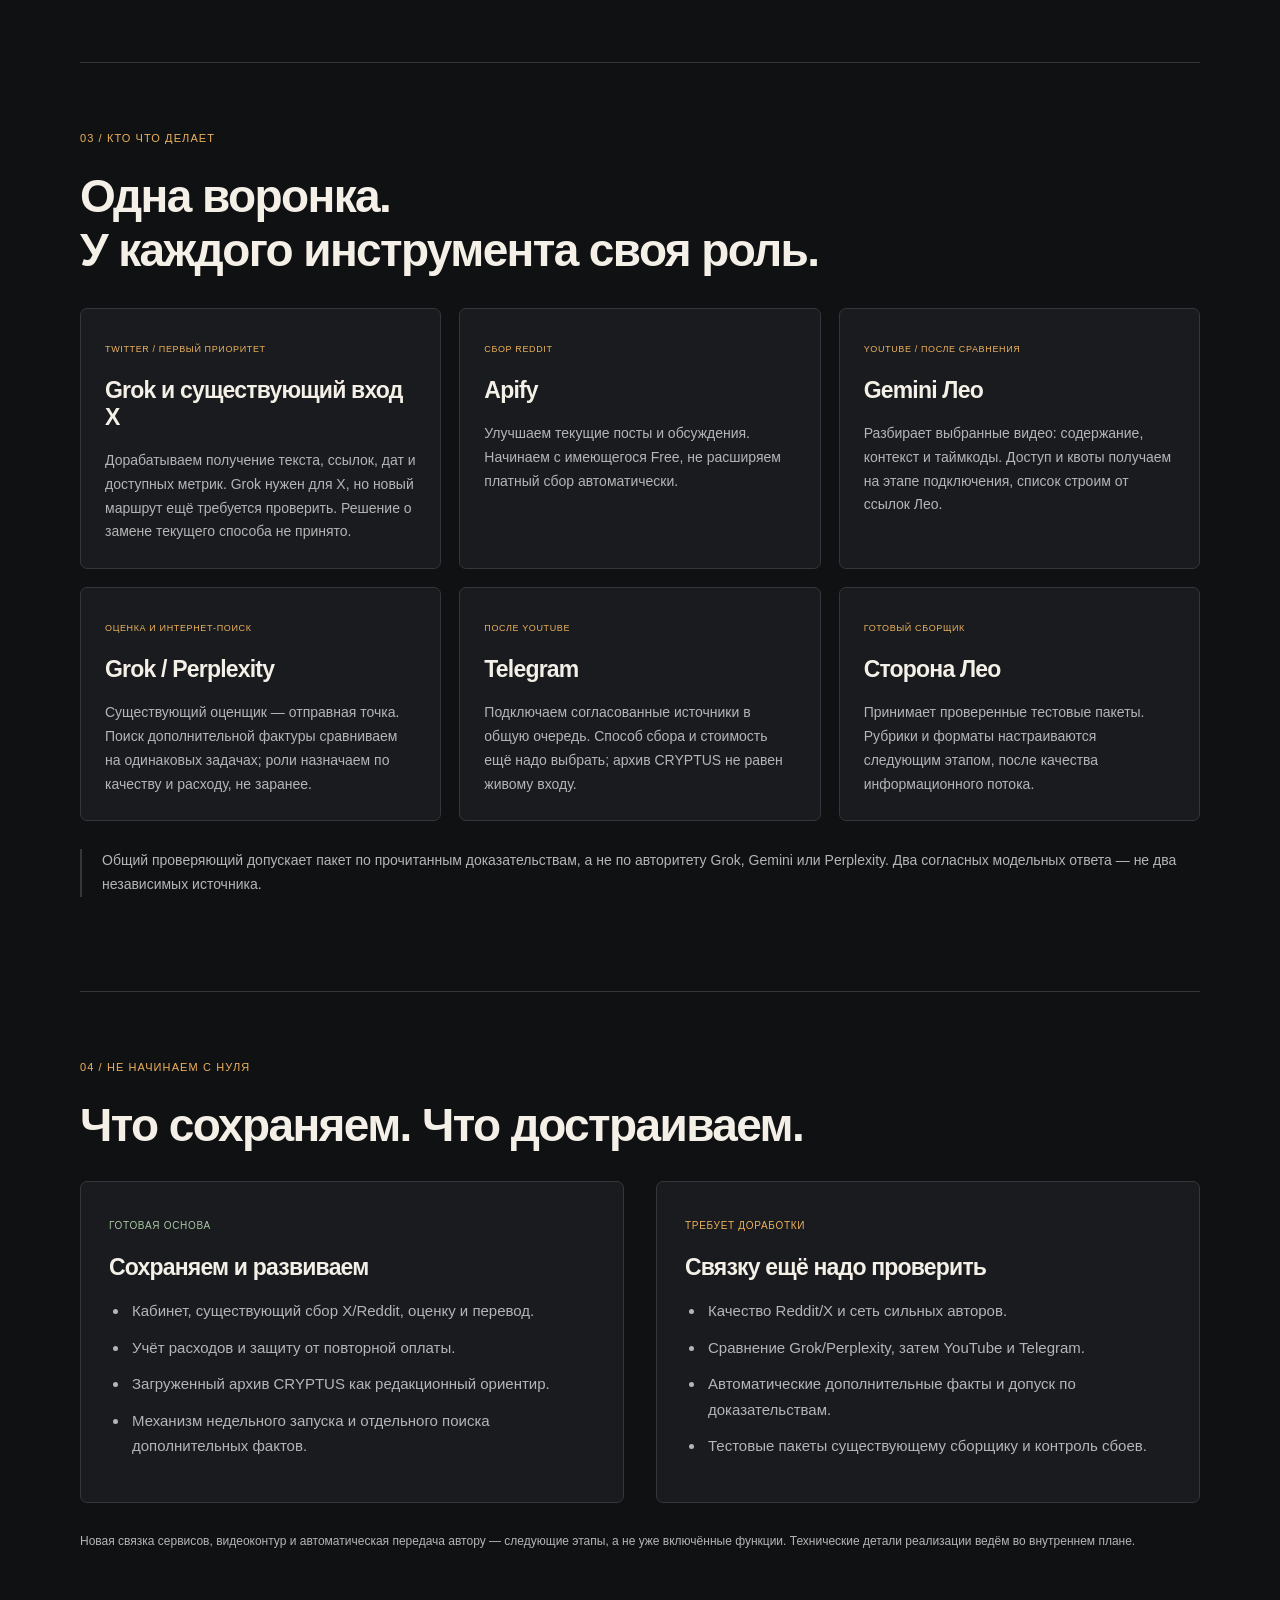
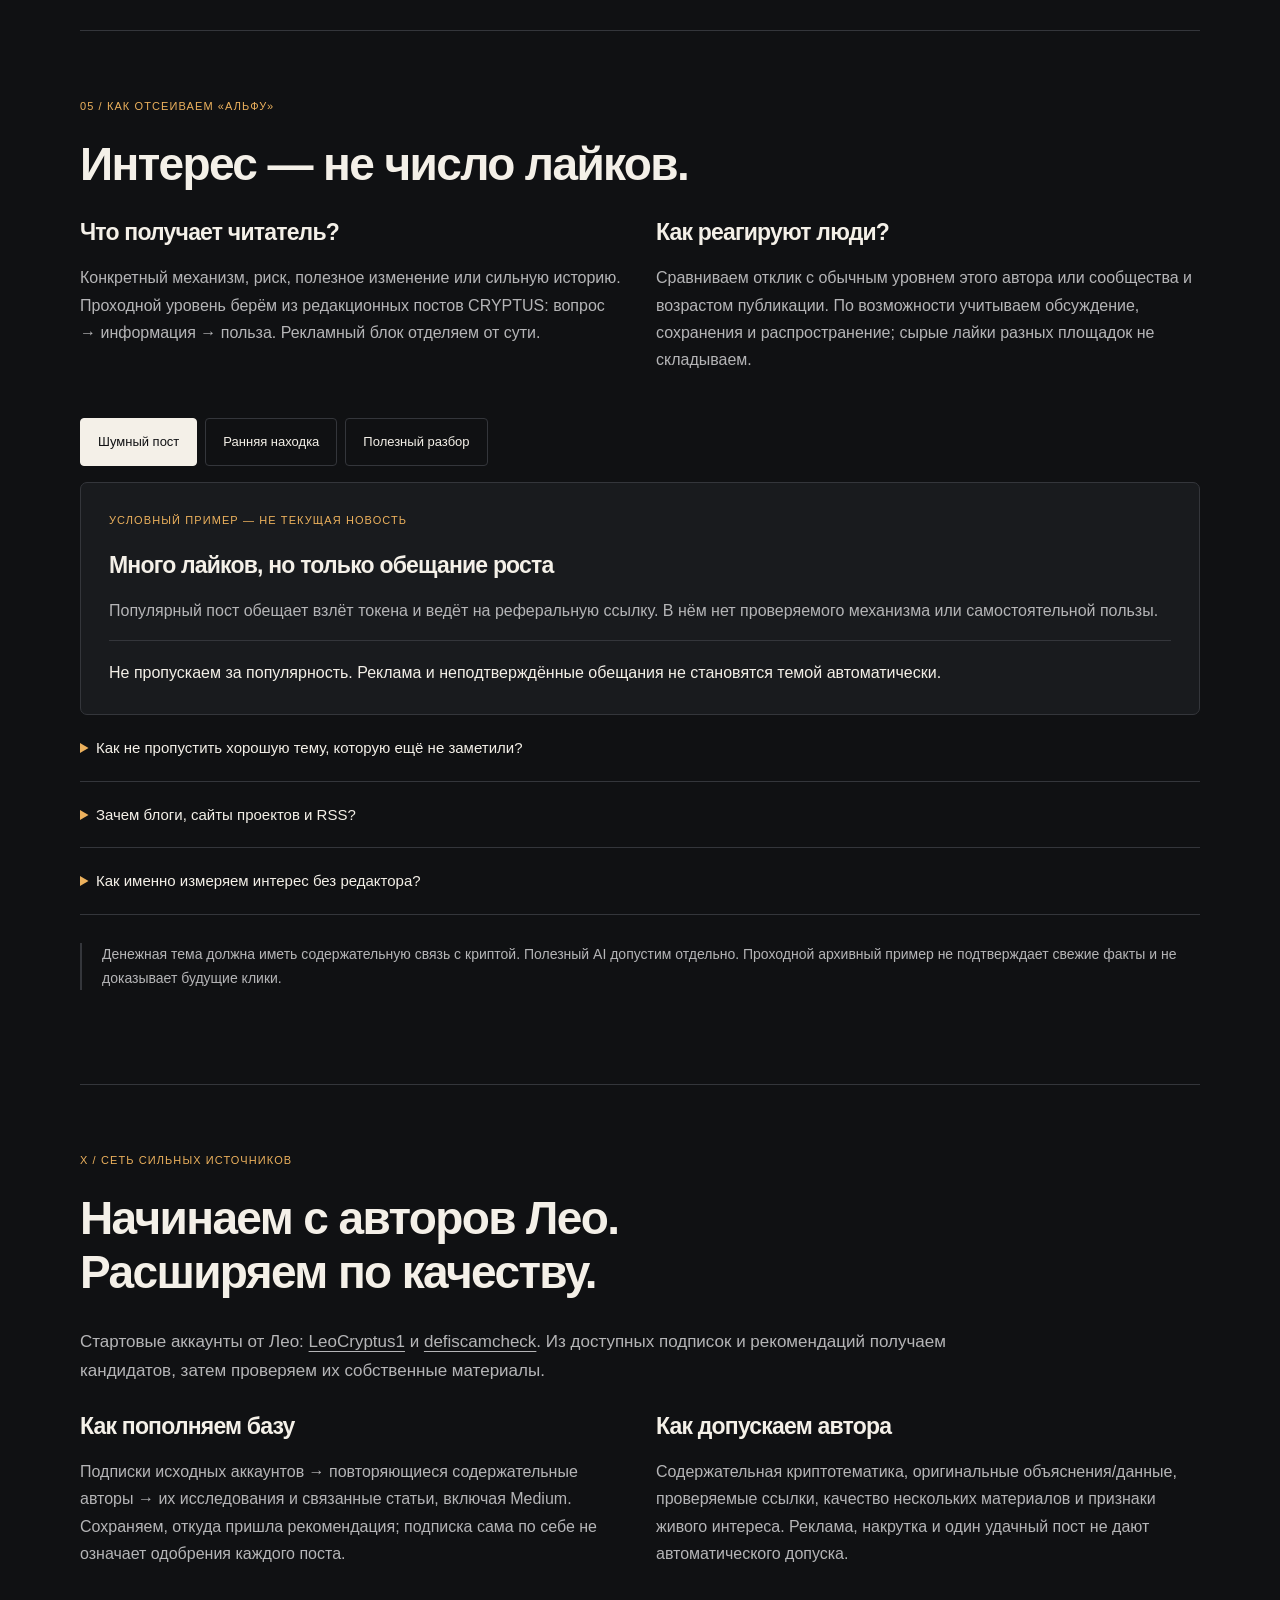
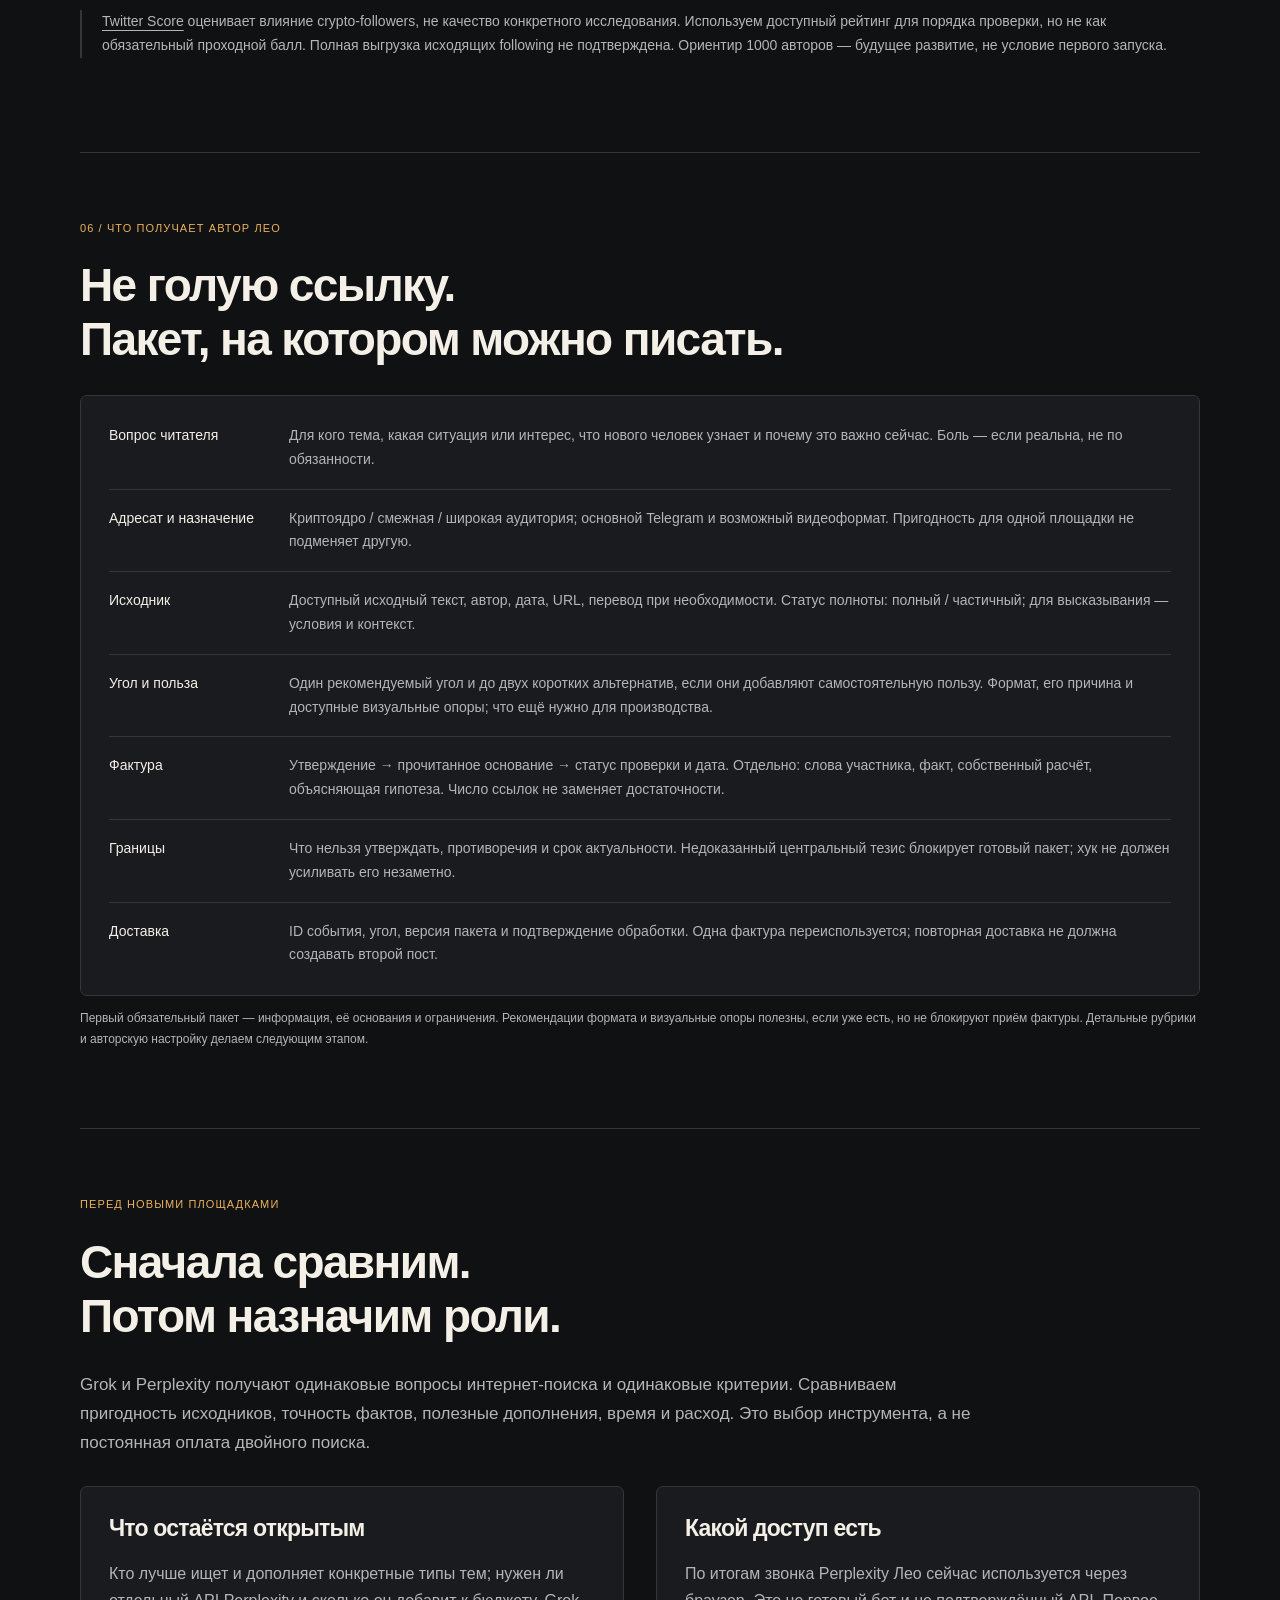
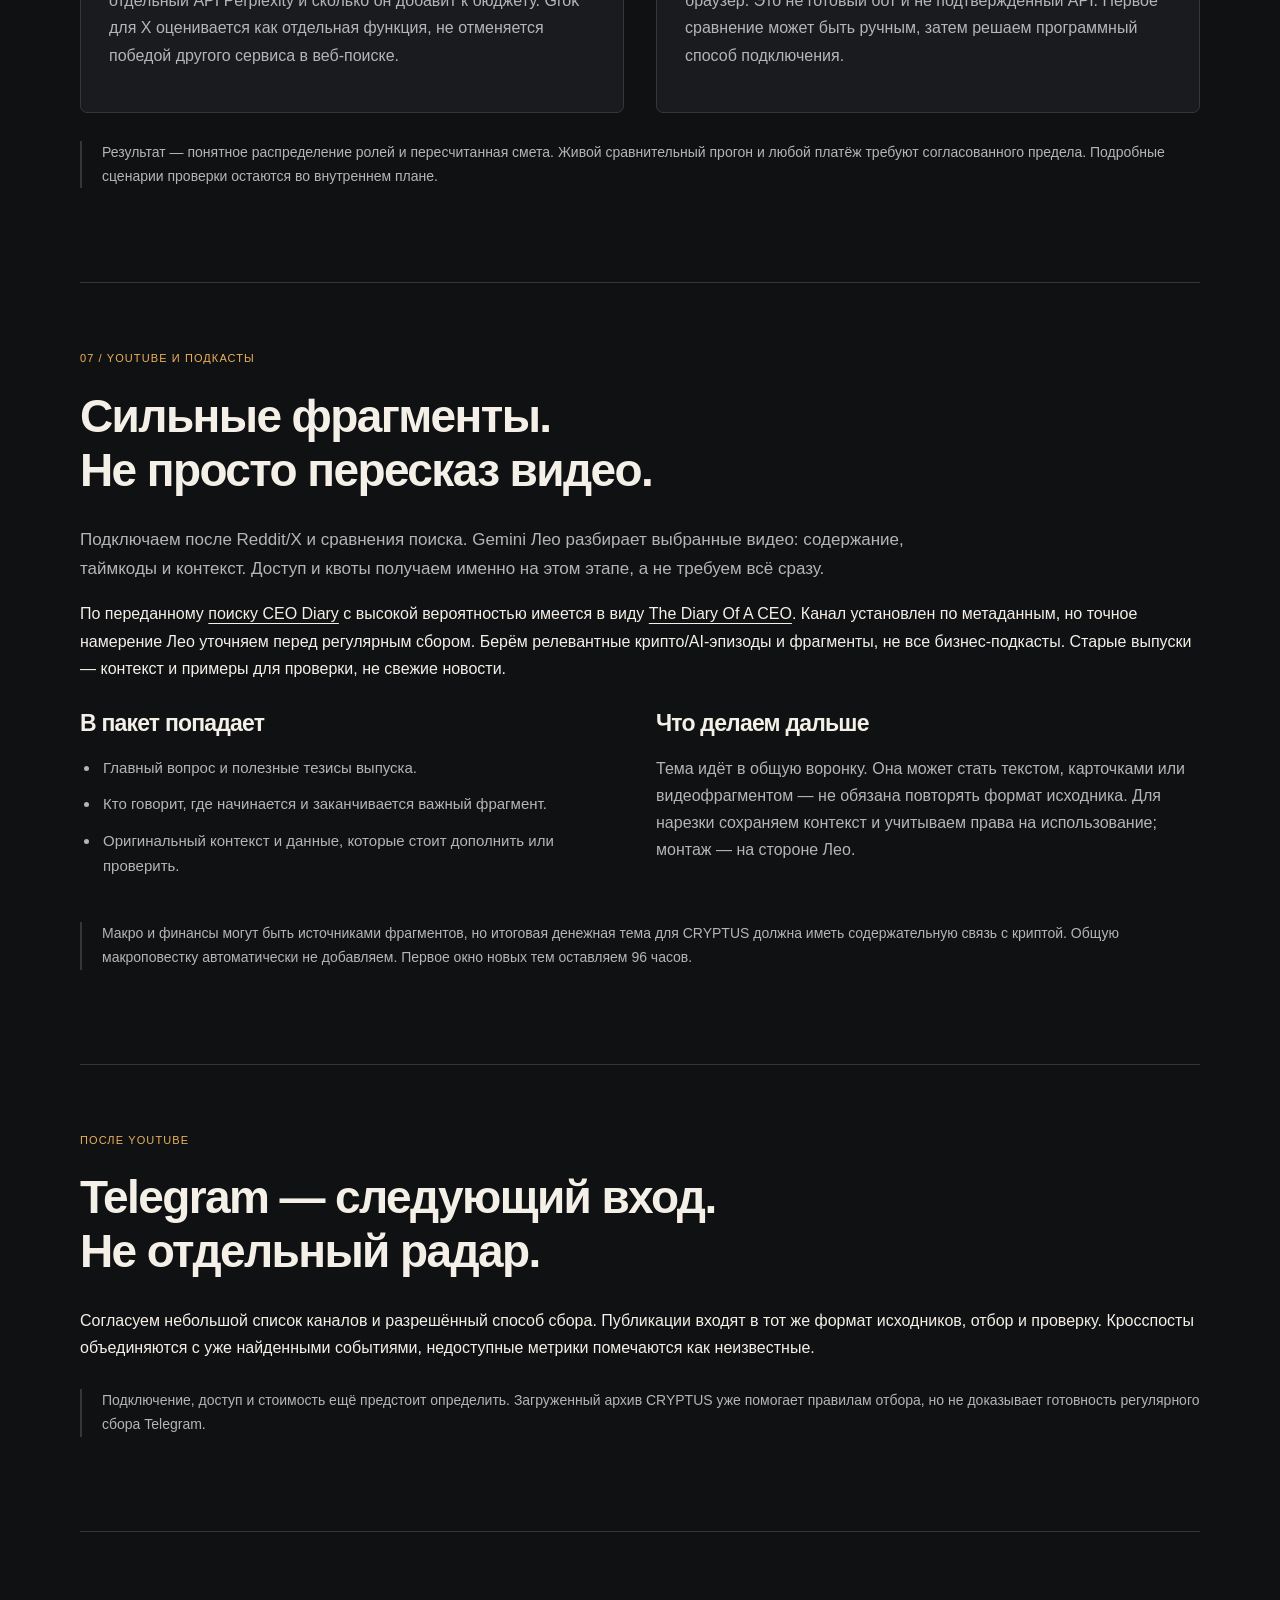
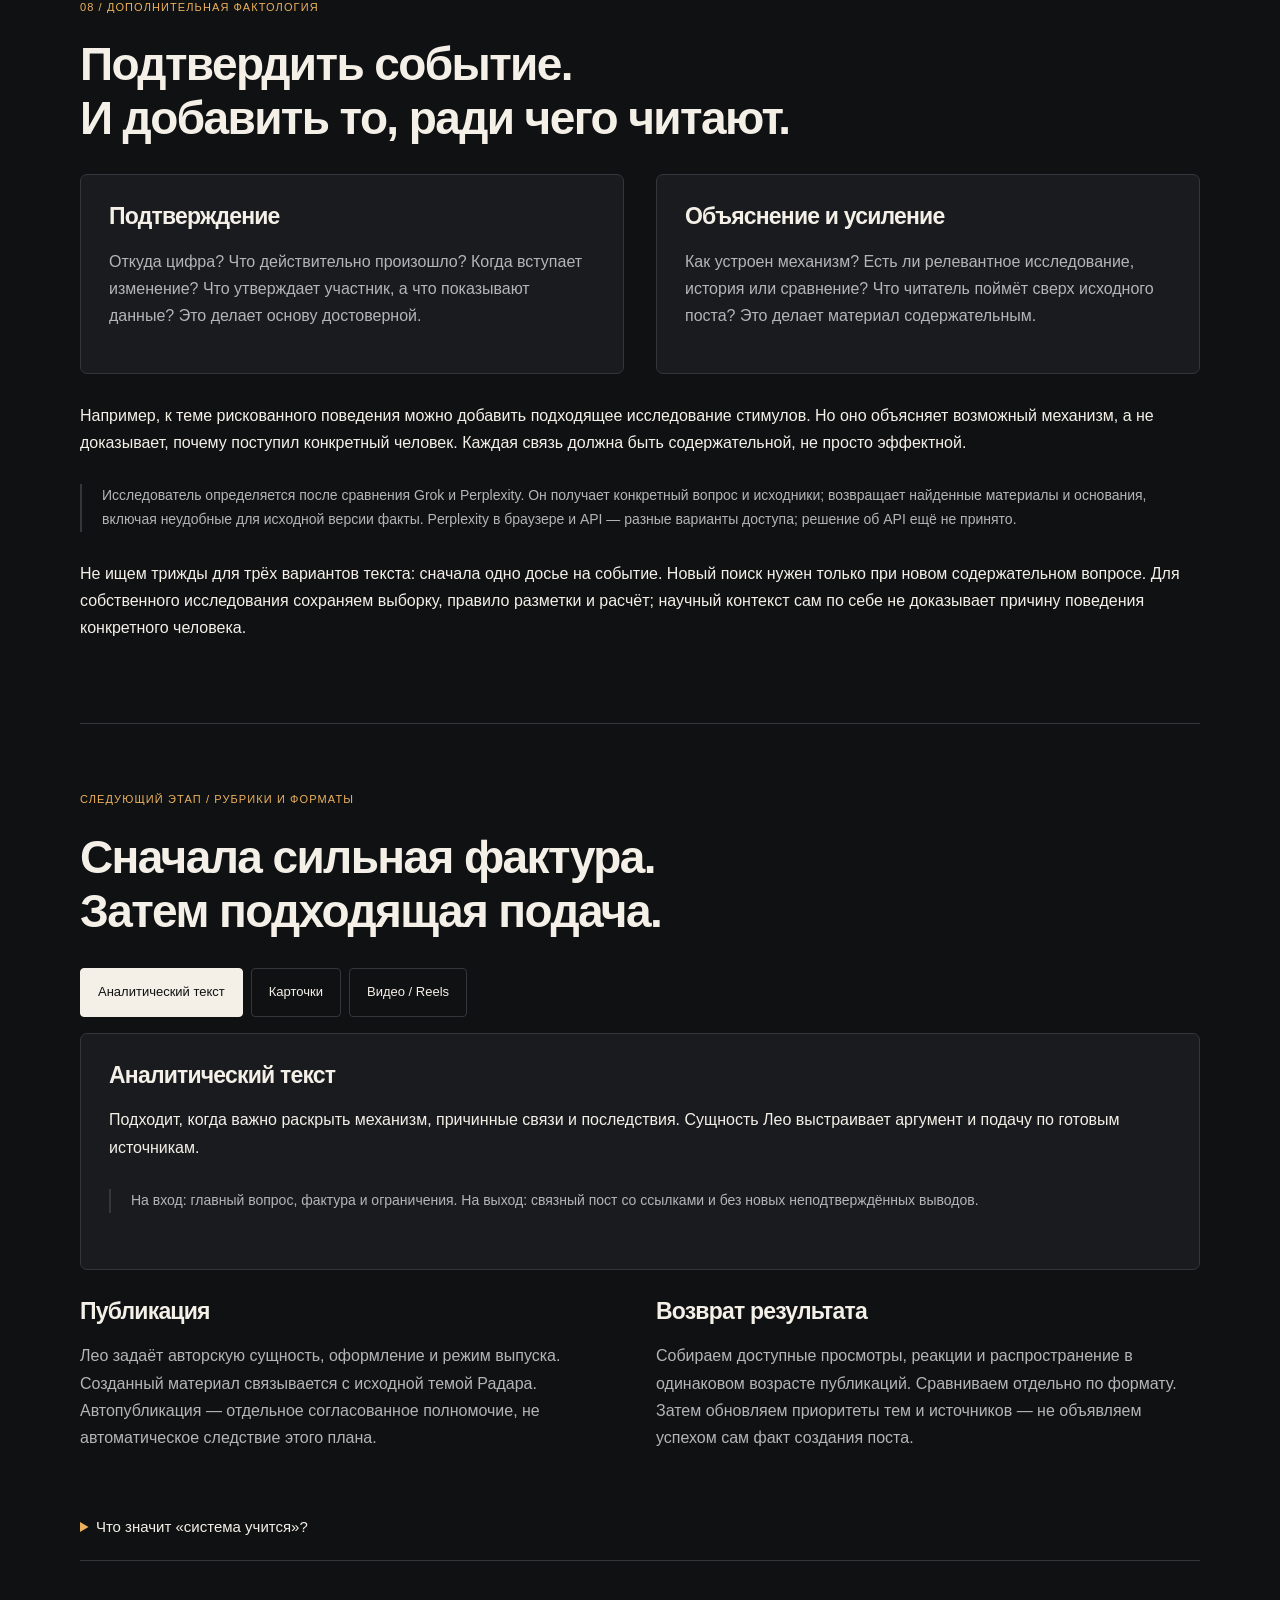
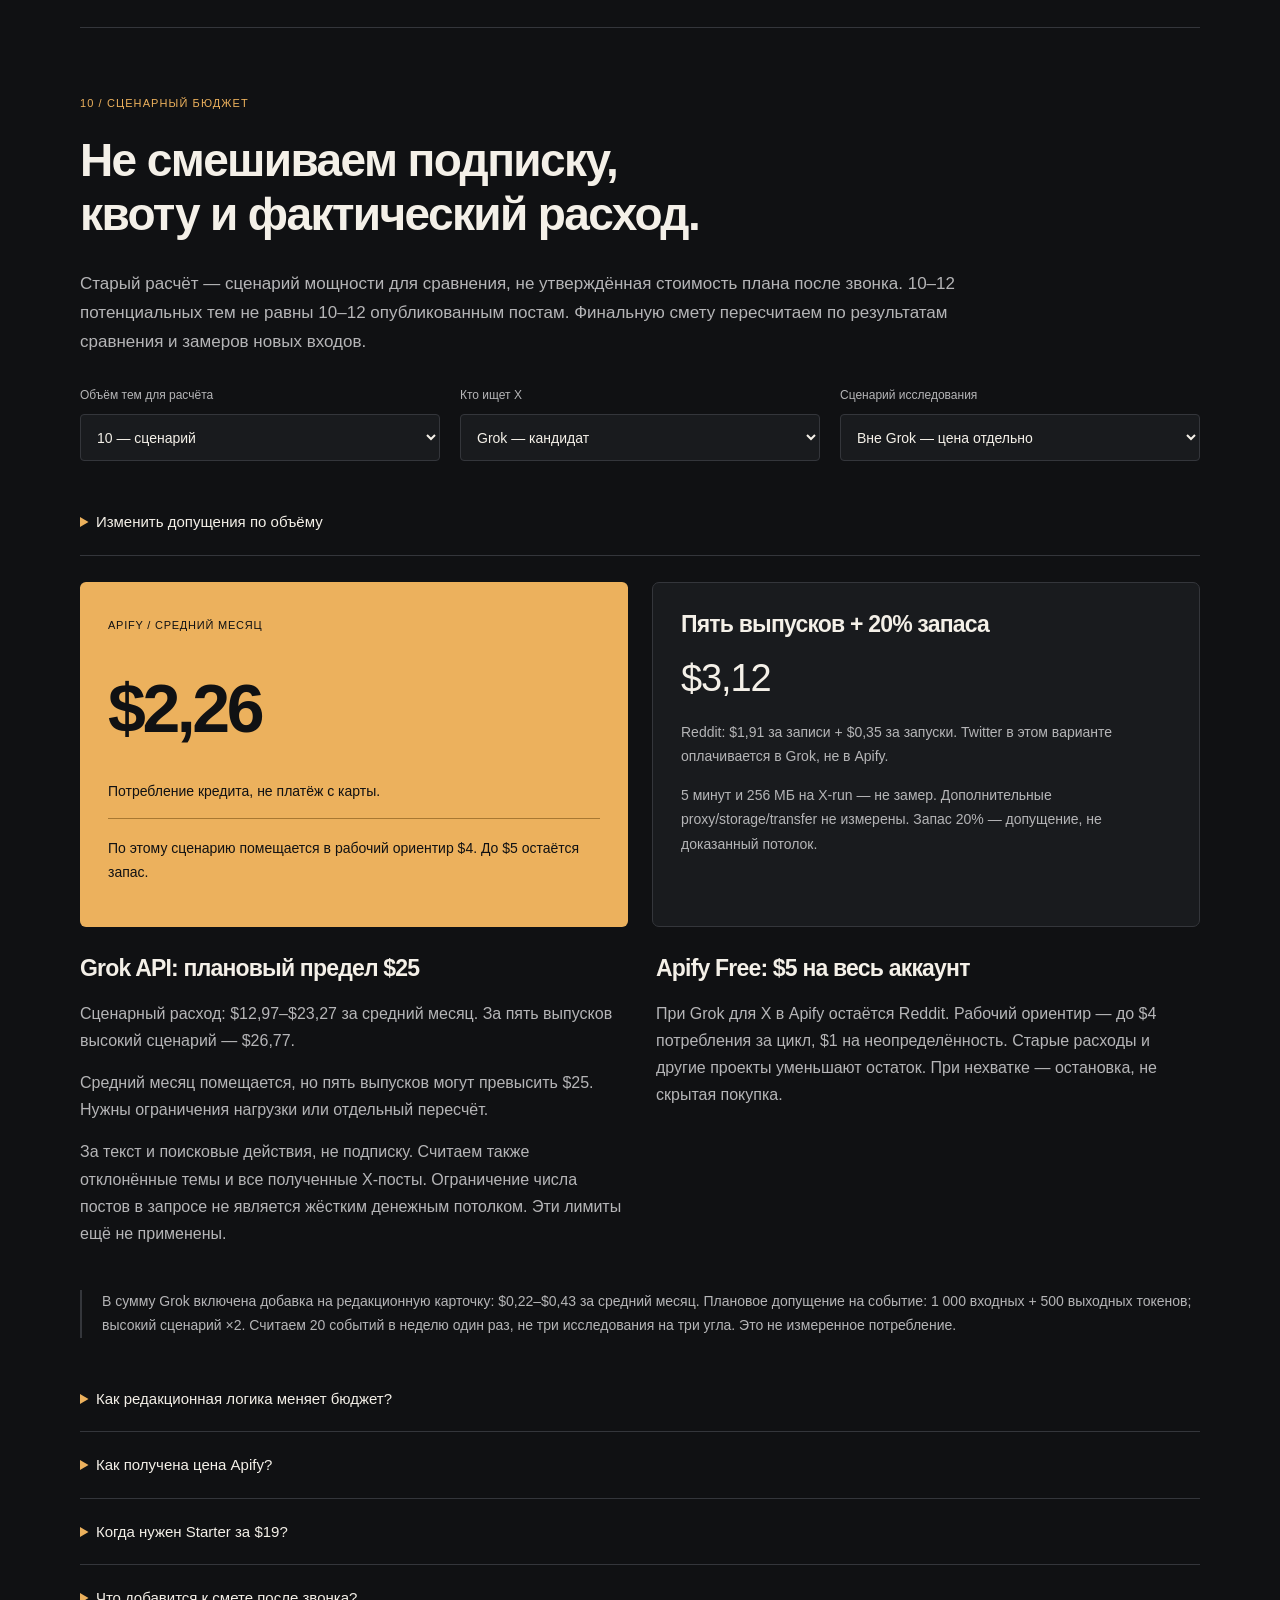
==== commit 856984a2: "Align Radar roadmap with Leo call: Reddit/X quality, search comparison, YouTube then Telegram" ====
--- a/index.html
+++ b/index.html
@@ -12,10 +12,16 @@
   <section class="hero">
     <p class="eyebrow">ДОРОЖНАЯ КАРТА / 23 ОКТЯБРЯ 2026</p>
     <h1>Находить интерес.<br><span>Передавать фактуру.</span></h1>
-    <p class="lead">Улучшаем готовый Радар до автономного поиска сильных тем. Не пишем посты вместо Лео — передаём его автору качественную основу.</p>
-    <div class="goal"><div><strong>10 тем</strong><span>уникальных, не вариантов подачи</span></div><div><strong>8 постов</strong><span>основная недельная цель</span></div><div><strong>без редактора</strong><span>целевая работа, не текущий статус</span></div></div>
+    <p class="lead">Первый приоритет после звонка — качество найденной информации. Развиваем существующий Радар и передаём проверенную фактуру в уже имеющийся сборщик Лео. Рубрики и настройка форматов — следующий этап.</p>
+    <div class="goal"><div><strong>10–12 тем</strong><span>потенциальных в неделю — ориентир</span></div><div><strong>≈ 1 пост / день</strong><span>рабочий ориентир, не норма выпуска</span></div><div><strong>качество прежде</strong><span>автономность подтверждаем запуском</span></div></div>
     <p class="notice">Это проект следующей версии. Страница показывает план и сценарный бюджет, ничего не запускает. Технические проверки и рабочие задачи ведём отдельно от roadmap для Лео.</p>
     <a class="primary" href="#stages">Открыть карту пути →</a>
+  </section>
+
+  <section id="call-decisions"><p class="eyebrow">ПО ИТОГАМ ЗВОНКА / 23.10.2026</p><h2>Сначала информация.<br>Потом расширение и запуск.</h2>
+    <p class="chain"><strong>Reddit и X → сравнение Grok / Perplexity → YouTube через Gemini → Telegram → общий поток и тестовые пакеты → сборщик Лео.</strong></p>
+    <p>Сохраняем существующий Радар и сборщик постов. Ищем не только новости, но и обсуждаемые проблемы, ранние сигналы и исследования. По каждой теме нужны интерес аудитории, качество источника и дополнительная фактура с разных сторон.</p>
+    <p class="plain-note">10–12 — запас потенциальных тем, не обязательные готовые пакеты и не утверждённая норма публикаций. Оценка работ в 3–5 дней предварительная: твёрдый срок не назначен, ориентир — качество. Роли Grok и Perplexity уточняем по сравнению; вопрос API Perplexity решаем после него.</p>
   </section>
 
   <section id="stages">
@@ -34,10 +40,10 @@
     <p class="eyebrow">02 / СМЫСЛ ЗАДАЧИ</p><h2>Не просто новости.<br>То, что людям интересно.</h2>
     <p class="intro">Радар собирает материалы из разных источников и отбирает полезные находки, которые интересны аудитории CRYPTUS. Важны не только новости, но и объяснения, практическая польза и новые связи.</p>
     <div id="brief-summary" class="plain-note"><strong>Основная логика:</strong> найти событие или вопрос → понять ценность для читателя → выбрать полезный угол → собрать доказательства → передать автору → создать материал → учесть результат.</div>
-    <details><summary>Основные принципы</summary><ul><li>Ищем интересные материалы в разных форматах: посты, экспертные разборы, видео и подкасты.</li><li>Дополняем тему не только подтверждениями, но и исследованиями, механизмами и неожиданными связями.</li><li>Используем имеющиеся Gemini и Perplexity на стороне Лео; не покупаем новые подписки по умолчанию.</li><li>Выбираем лучший формат: аналитический текст, карточки или видеофрагмент.</li><li>После публикации возвращаем результат в систему: какие темы и форматы лучше работают для CRYPTUS.</li></ul></details>
+    <details><summary>Основные принципы</summary><ul><li>Ищем новости, обсуждаемые проблемы, ранние сигналы и содержательные исследования.</li><li>Проверяем источник и дополняем фактуру с разных сторон, а не усиливаем только удобную версию.</li><li>Grok и Perplexity сравниваем до окончательного назначения ролей; API Perplexity не считаем уже подключённым.</li><li>После Reddit/X и сравнения добавляем YouTube через Gemini, затем Telegram.</li><li>Рубрики и форматы автора — следующий этап; качество информации не должно ждать их настройки.</li></ul></details>
     <div class="columns">
       <article><h3>Наша сторона</h3><p>Находит, читает, сравнивает интерес, отбирает, проверяет и собирает пакет. Цель — без ежедневного одобрения редактора.</p></article>
-      <article><h3>Сторона Лео</h3><p>Получает готовый пакет и пишет пост. Формат получения согласуем; наличие кнопки отправки в прежний бот не означает интеграцию нового автора.</p></article>
+      <article><h3>Сторона Лео</h3><p>Сборщик постов уже есть. Согласуем его вход и проверим тестовые пакеты. Настройка редактора под рубрики и форматы идёт следом, не вместо улучшения информации.</p></article>
     </div>
     <p class="chain">Сбор материалов → удаление повторов и мусора → отбор полезных тем → проверка фактов и поиск недостающих источников → <strong>готовый пакет автору на стороне Лео.</strong></p>
     <p class="chain secondary-chain">Далее на стороне Лео: выбор формата → текст / карточки / видео → проверка результата → публикация → <strong>метрики возвращаются в Радар.</strong></p>
@@ -49,7 +55,7 @@
     <p><strong>Стратегия YouTube: для кого и куда.</strong> Дополняет эти два материала разделением аудитории, направлениями поиска и возможными форматами. Это стратегия роста видеоканала, а не приказ превратить весь Telegram в массовые страшные истории. Цифры охвата и удержания из презентации — ориентиры для проверки, не обещание результата.</p>
     <p class="chain"><strong>Ситуация читателя → вопрос или проблема → объяснение на фактах → полезный вывод.</strong></p>
     <p>Сначала отвечаем: кому это нужно, что человек узнает и почему это важно сейчас. Реальный риск раскрываем честно. Не придумываем страх, виновника или обещание заработка: сильное объяснение и любопытство тоже проходят.</p>
-    <details><summary>Пример: один набор данных — разные полезные углы</summary><ul><li><strong>Любопытство:</strong> почему авторы меняют прогнозы и что именно изменилось?</li><li><strong>Разбор:</strong> какие допущения стояли под громкой целью и какие не сработали?</li><li><strong>Польза:</strong> какие вопросы помогают отличать проверяемый сценарий от уверенной подачи?</li></ul><p>Это примеры структуры, не торговые рекомендации. У выбранной темы — один рекомендуемый угол и до двух коротких альтернатив, если их поддерживают доказательства. Три подачи одного исследования не заполняют три места из десяти уникальных тем.</p></details>
+    <details><summary>Пример: один набор данных — разные полезные углы</summary><ul><li><strong>Любопытство:</strong> почему авторы меняют прогнозы и что именно изменилось?</li><li><strong>Разбор:</strong> какие допущения стояли под громкой целью и какие не сработали?</li><li><strong>Польза:</strong> какие вопросы помогают отличать проверяемый сценарий от уверенной подачи?</li></ul><p>Это примеры структуры, не торговые рекомендации. У выбранной темы — один рекомендуемый угол и до двух кратких альтернатив, если полезны. Три подачи одного исследования не считаются тремя потенциальными темами. Детальную форматную настройку оставляем следующему этапу.</p></details>
     <details><summary>Что добавляем в отбор и исследование</summary><p>Кандидат описывается через вопрос читателя, новую информацию, полезный вывод и доказательства. Исследователь получает конкретные пробелы: центральный факт, механизм, контрпример и ограничения. Утверждение связывается с прочитанным основанием; собственные расчёты и живые показатели отмечаются отдельно.</p><p>Событие может быть замечено людьми раньше официального объявления. Можно собирать исследовательский вопрос из нескольких наблюдений, но нельзя объявлять гипотезу установленным событием. Сохраняем условия, время и контекст высказываний.</p></details>
     <p class="plain-note">Массовые собственные исследования — отдельный дополнительный модуль. Сначала проверяем, какие данные и результаты уже есть у Лео, затем оцениваем недостающий сбор и обработку. Не обещаем еженедельно разбирать тысячи роликов в базовом бюджете Радара.</p>
   </section>
@@ -57,12 +63,12 @@
   <section id="destinations"><p class="eyebrow">АДРЕСАТ И ПЛОЩАДКА</p><h2>Одна система поиска.<br>Разные читатели и глубина.</h2>
     <div class="role-grid"><article class="surface"><span class="badge">КРИПТОЯДРО</span><h3>Telegram: понять глубже</h3><p>Устройство криптопродуктов, безопасность, стимулы и последствия изменений. Тема может быть узкой, если даёт реальную пользу ядру. Не отбрасываем её только потому, что она не годится для массовой обложки.</p></article><article class="surface"><span class="badge">СМЕЖНАЯ АУДИТОРИЯ</span><h3>Понятная практическая задача</h3><p>Хранение, переводы, доверие к сервисам, ограничения и устройство денег — с содержательной криптосвязью. Показываем альтернативы и риски, не назначаем крипту решением всего.</p></article><article class="surface"><span class="badge">ШИРОКАЯ АУДИТОРИЯ</span><h3>Потенциал YouTube и Shorts</h3><p>Документируемая человеческая история, понятный вопрос, механизм и последствия. Нужны материалы, которые можно показать. Сильная эмоция не заменяет доказательств; конкретный выпуск создаётся на стороне Лео.</p></article></div>
     <details><summary>Четыре направления поиска из стратегии</summary><ul><li><strong>Практика крипты в разных странах:</strong> реальные способы использования, причины, издержки и ограничения.</li><li><strong>Устройство денег и крипторынка:</strong> стейблкоины, резервы, потоки, ликвидность и стимулы — без автоматических пророчеств краха.</li><li><strong>Расследования:</strong> инциденты, компании, следы операций и подтверждаемые связи. Адрес кошелька сам по себе не доказывает владельца или вину.</li><li><strong>Практическая безопасность:</strong> ошибки хранения, фишинг, разрешения, P2P и ограничения сервисов; без универсальных гарантий защиты.</li></ul><p>Это семейства вопросов, не обязательные доли выдачи. Другие сильные криптоистории и самостоятельный полезный AI остаются допустимыми. Общая денежная тема без криптосвязи не получает пропуск только из-за широкого охвата.</p></details>
-    <details><summary>Что Радар готовит для видео, а что делает Лео?</summary><p>Радар отмечает аудиторию, полезный вопрос, реальные визуальные опоры и доступную доказательную базу: документ, транзакцию с контекстом, интерфейс или фрагмент с таймкодом. Для короткого кейса нужны ситуация, событие, механизм и самостоятельный вывод. Нельзя выдумывать героя, потери, личный опыт или экспертную проверку.</p><p>Автор, обложка, эксперт в кадре, озвучка, монтаж и выпуск — сторона Лео. Рекомендация формата не означает, что фильм уже можно произвести из одной ссылки. Регулярные большие расследования и Shorts — отдельная ветка объёма и сметы, не добавленная молча к обязательным 10 темам.</p></details>
-    <p class="plain-note">Источник и назначение — разные вещи: YouTube-видео может дать тему для Telegram, а Reddit-обсуждение — вопрос для будущего видео. В базовом плане по-прежнему 10 уникальных тем в неделю для выбора 8 постов; связанные форматы не умножают число тем.</p>
+    <details><summary>Что Радар готовит для видео, а что делает Лео?</summary><p>Радар отмечает аудиторию, полезный вопрос и доступную доказательную базу: документ, транзакцию с контекстом или фрагмент с таймкодом. Не выдумывает героя, потери, личный опыт или экспертную проверку.</p><p>Формат, обложка, озвучка, монтаж и выпуск — сторона Лео и следующий этап настройки. Регулярные большие расследования и Shorts — отдельный объём и смета, не скрытая обязательная нагрузка первого запуска.</p></details>
+    <p class="plain-note">Источник и назначение — разные вещи: YouTube-видео может дать тему для Telegram. Рабочий ориентир — около одного поста в день и 10–12 потенциальных уникальных тем в неделю; форматные варианты не умножают число тем.</p>
   </section>
 
   <section id="roles"><p class="eyebrow">03 / КТО ЧТО ДЕЛАЕТ</p><h2>Одна воронка.<br>У каждого инструмента своя роль.</h2>
-    <div class="role-grid"><article class="surface"><span class="badge">TWITTER / ПРЕДЛАГАЕМЫЙ МАРШРУТ</span><h3>Grok X Search</h3><p>Находит нужные посты по авторам и запросам. Задача — получать текст, ссылки, даты и доступные метрики интереса в общем формате Радара.</p></article><article class="surface"><span class="badge">СБОР REDDIT</span><h3>Apify</h3><p>Получает посты и выбранные обсуждения. Начинаем с Free. Регулярный сбор X через второй сервис не закладываем как обязательный.</p></article><article class="surface"><span class="badge">YOUTUBE / СТОРОНА ЛЕО</span><h3>Gemini</h3><p>Разбирает выбранные видео и подкасты, выделяет тезисы и таймкоды. Подписка и API на стороне Лео уже есть; используем их доступную мощность.</p></article><article class="surface"><span class="badge">СМЫСЛОВОЙ ОТБОР</span><h3>Grok-оценщик</h3><p>Сравнивает собранные материалы по интересу, пользе, новизне и соответствию CRYPTUS. Это отдельная роль, не поиск Twitter.</p></article><article class="surface"><span class="badge">ИССЛЕДОВАНИЕ</span><h3>Perplexity Лео</h3><p>Собирает дополнительные факты, исследования, подтверждения и контекст. Предпочтительно через уже существующего бота Лео.</p></article><article class="surface"><span class="badge">СОЗДАНИЕ И ПУБЛИКАЦИЯ</span><h3>Сущность Лео</h3><p>На основе готовой фактуры пишет и оформляет текст, карточки или сценарий видео. Конкретную модель и инструменты выбирает Лео.</p></article></div>
+    <div class="role-grid"><article class="surface"><span class="badge">TWITTER / ПЕРВЫЙ ПРИОРИТЕТ</span><h3>Grok и существующий вход X</h3><p>Дорабатываем получение текста, ссылок, дат и доступных метрик. Grok нужен для X, но новый маршрут ещё требуется проверить. Решение о замене текущего способа не принято.</p></article><article class="surface"><span class="badge">СБОР REDDIT</span><h3>Apify</h3><p>Улучшаем текущие посты и обсуждения. Начинаем с имеющегося Free, не расширяем платный сбор автоматически.</p></article><article class="surface"><span class="badge">YOUTUBE / ПОСЛЕ СРАВНЕНИЯ</span><h3>Gemini Лео</h3><p>Разбирает выбранные видео: содержание, контекст и таймкоды. Доступ и квоты получаем на этапе подключения, список строим от ссылок Лео.</p></article><article class="surface"><span class="badge">ОЦЕНКА И ИНТЕРНЕТ-ПОИСК</span><h3>Grok / Perplexity</h3><p>Существующий оценщик — отправная точка. Поиск дополнительной фактуры сравниваем на одинаковых задачах; роли назначаем по качеству и расходу, не заранее.</p></article><article class="surface"><span class="badge">ПОСЛЕ YOUTUBE</span><h3>Telegram</h3><p>Подключаем согласованные источники в общую очередь. Способ сбора и стоимость ещё надо выбрать; архив CRYPTUS не равен живому входу.</p></article><article class="surface"><span class="badge">ГОТОВЫЙ СБОРЩИК</span><h3>Сторона Лео</h3><p>Принимает проверенные тестовые пакеты. Рубрики и форматы настраиваются следующим этапом, после качества информационного потока.</p></article></div>
     <p class="plain-note">Общий проверяющий допускает пакет по прочитанным доказательствам, а не по авторитету Grok, Gemini или Perplexity. Два согласных модельных ответа — не два независимых источника.</p>
   </section>
 
@@ -70,7 +76,7 @@
     <p class="eyebrow">04 / НЕ НАЧИНАЕМ С НУЛЯ</p><h2>Что сохраняем. Что достраиваем.</h2>
     <div class="columns">
       <article class="surface"><span class="badge">ГОТОВАЯ ОСНОВА</span><h3>Сохраняем и развиваем</h3><ul><li>Кабинет, существующий сбор X/Reddit, оценку и перевод.</li><li>Учёт расходов и защиту от повторной оплаты.</li><li>Загруженный архив CRYPTUS как редакционный ориентир.</li><li>Механизм недельного запуска и отдельного поиска дополнительных фактов.</li></ul></article>
-      <article class="surface"><span class="badge planned">ТРЕБУЕТ ДОРАБОТКИ</span><h3>Автономного конвейера ещё нет</h3><ul><li>Полные тексты и равномерное внимание авторам.</li><li>Поиск за пределами текущих X/Reddit и сравнение интереса.</li><li>Автоматические дополнительные факты и жёсткий допуск.</li><li>10 готовых пакетов, доставка автору и контроль сбоев.</li></ul></article>
+      <article class="surface"><span class="badge planned">ТРЕБУЕТ ДОРАБОТКИ</span><h3>Связку ещё надо проверить</h3><ul><li>Качество Reddit/X и сеть сильных авторов.</li><li>Сравнение Grok/Perplexity, затем YouTube и Telegram.</li><li>Автоматические дополнительные факты и допуск по доказательствам.</li><li>Тестовые пакеты существующему сборщику и контроль сбоев.</li></ul></article>
     </div>
     <p class="caption">Новая связка сервисов, видеоконтур и автоматическая передача автору — следующие этапы, а не уже включённые функции. Технические детали реализации ведём во внутреннем плане.</p>
   </section>
@@ -86,26 +92,41 @@
     <p class="plain-note">Денежная тема должна иметь содержательную связь с криптой. Полезный AI допустим отдельно. Проходной архивный пример не подтверждает свежие факты и не доказывает будущие клики.</p>
   </section>
 
+  <section id="source-network"><p class="eyebrow">X / СЕТЬ СИЛЬНЫХ ИСТОЧНИКОВ</p><h2>Начинаем с авторов Лео.<br>Расширяем по качеству.</h2>
+    <p class="intro">Стартовые аккаунты от Лео: <a href="https://x.com/LeoCryptus1" target="_blank" rel="noopener noreferrer">LeoCryptus1</a> и <a href="https://x.com/defiscamcheck" target="_blank" rel="noopener noreferrer">defiscamcheck</a>. Из доступных подписок и рекомендаций получаем кандидатов, затем проверяем их собственные материалы.</p>
+    <div class="columns"><article><h3>Как пополняем базу</h3><p>Подписки исходных аккаунтов → повторяющиеся содержательные авторы → их исследования и связанные статьи, включая Medium. Сохраняем, откуда пришла рекомендация; подписка сама по себе не означает одобрения каждого поста.</p></article><article><h3>Как допускаем автора</h3><p>Содержательная криптотематика, оригинальные объяснения/данные, проверяемые ссылки, качество нескольких материалов и признаки живого интереса. Реклама, накрутка и один удачный пост не дают автоматического допуска.</p></article></div>
+    <p class="plain-note"><a href="https://twitterscore.io/" target="_blank" rel="noopener noreferrer">Twitter Score</a> оценивает влияние crypto-followers, не качество конкретного исследования. Используем доступный рейтинг для порядка проверки, но не как обязательный проходной балл. Полная выгрузка исходящих following не подтверждена. Ориентир 1000 авторов — будущее развитие, не условие первого запуска.</p>
+  </section>
+
   <section id="handoff">
     <p class="eyebrow">06 / ЧТО ПОЛУЧАЕТ АВТОР ЛЕО</p><h2>Не голую ссылку.<br>Пакет, на котором можно писать.</h2>
     <div class="surface packet"><dl><div><dt>Вопрос читателя</dt><dd>Для кого тема, какая ситуация или интерес, что нового человек узнает и почему это важно сейчас. Боль — если реальна, не по обязанности.</dd></div><div><dt>Адресат и назначение</dt><dd>Криптоядро / смежная / широкая аудитория; основной Telegram и возможный видеоформат. Пригодность для одной площадки не подменяет другую.</dd></div><div><dt>Исходник</dt><dd>Доступный исходный текст, автор, дата, URL, перевод при необходимости. Статус полноты: полный / частичный; для высказывания — условия и контекст.</dd></div><div><dt>Угол и польза</dt><dd>Один рекомендуемый угол и до двух коротких альтернатив, если они добавляют самостоятельную пользу. Формат, его причина и доступные визуальные опоры; что ещё нужно для производства.</dd></div><div><dt>Фактура</dt><dd>Утверждение → прочитанное основание → статус проверки и дата. Отдельно: слова участника, факт, собственный расчёт, объясняющая гипотеза. Число ссылок не заменяет достаточности.</dd></div><div><dt>Границы</dt><dd>Что нельзя утверждать, противоречия и срок актуальности. Недоказанный центральный тезис блокирует готовый пакет; хук не должен усиливать его незаметно.</dd></div><div><dt>Доставка</dt><dd>ID события, угол, версия пакета и подтверждение обработки. Одна фактура переиспользуется; повторная доставка не должна создавать второй пост.</dd></div></dl></div>
-    <p class="caption">Исследователь и автор могут использовать один сервис, но это разные задания: сначала фактура с источниками, затем подача. Автор не должен заново выдумывать или незаметно усиливать проверенные утверждения.</p>
+    <p class="caption">Первый обязательный пакет — информация, её основания и ограничения. Рекомендации формата и визуальные опоры полезны, если уже есть, но не блокируют приём фактуры. Детальные рубрики и авторскую настройку делаем следующим этапом.</p>
+  </section>
+
+  <section id="comparison"><p class="eyebrow">ПЕРЕД НОВЫМИ ПЛОЩАДКАМИ</p><h2>Сначала сравним.<br>Потом назначим роли.</h2>
+    <p class="intro">Grok и Perplexity получают одинаковые вопросы интернет-поиска и одинаковые критерии. Сравниваем пригодность исходников, точность фактов, полезные дополнения, время и расход. Это выбор инструмента, а не постоянная оплата двойного поиска.</p>
+    <div class="columns"><article class="surface"><h3>Что остаётся открытым</h3><p>Кто лучше ищет и дополняет конкретные типы тем; нужен ли отдельный API Perplexity и сколько он добавит к бюджету. Grok для X оценивается как отдельная функция, не отменяется победой другого сервиса в веб-поиске.</p></article><article class="surface"><h3>Какой доступ есть</h3><p>По итогам звонка Perplexity Лео сейчас используется через браузер. Это не готовый бот и не подтверждённый API. Первое сравнение может быть ручным, затем решаем программный способ подключения.</p></article></div>
+    <p class="plain-note">Результат — понятное распределение ролей и пересчитанная смета. Живой сравнительный прогон и любой платёж требуют согласованного предела. Подробные сценарии проверки остаются во внутреннем плане.</p>
   </section>
 
   <section id="video"><p class="eyebrow">07 / YOUTUBE И ПОДКАСТЫ</p><h2>Сильные фрагменты.<br>Не просто пересказ видео.</h2>
-    <p class="intro">Радар замечает новые выпуски в согласованном списке экспертных каналов. Gemini на стороне Лео разбирает выбранные видео и возвращает содержание, таймкоды и интересные фрагменты.</p>
+    <p class="intro">Подключаем после Reddit/X и сравнения поиска. Gemini Лео разбирает выбранные видео: содержание, таймкоды и контекст. Доступ и квоты получаем именно на этом этапе, а не требуем всё сразу.</p>
+    <p>По переданному <a href="https://www.youtube.com/results?search_query=ceo+diary" target="_blank" rel="noopener noreferrer">поиску CEO Diary</a> с высокой вероятностью имеется в виду <a href="https://www.youtube.com/@TheDiaryOfACEO" target="_blank" rel="noopener noreferrer">The Diary Of A CEO</a>. Канал установлен по метаданным, но точное намерение Лео уточняем перед регулярным сбором. Берём релевантные крипто/AI-эпизоды и фрагменты, не все бизнес-подкасты. Старые выпуски — контекст и примеры для проверки, не свежие новости.</p>
     <div class="columns"><article><h3>В пакет попадает</h3><ul><li>Главный вопрос и полезные тезисы выпуска.</li><li>Кто говорит, где начинается и заканчивается важный фрагмент.</li><li>Оригинальный контекст и данные, которые стоит дополнить или проверить.</li></ul></article><article><h3>Что делаем дальше</h3><p>Тема идёт в общую воронку. Она может стать текстом, карточками или видеофрагментом — не обязана повторять формат исходника. Для нарезки сохраняем контекст и учитываем права на использование; монтаж — на стороне Лео.</p></article></div>
     <p class="plain-note">Макро и финансы могут быть источниками фрагментов, но итоговая денежная тема для CRYPTUS должна иметь содержательную связь с криптой. Общую макроповестку автоматически не добавляем. Первое окно новых тем оставляем 96 часов.</p>
   </section>
 
-  <section id="research"><p class="eyebrow">08 / ЗАЧЕМ PERPLEXITY</p><h2>Подтвердить событие.<br>И добавить то, ради чего читают.</h2>
+  <section id="telegram"><p class="eyebrow">ПОСЛЕ YOUTUBE</p><h2>Telegram — следующий вход.<br>Не отдельный радар.</h2><p>Согласуем небольшой список каналов и разрешённый способ сбора. Публикации входят в тот же формат исходников, отбор и проверку. Кросспосты объединяются с уже найденными событиями, недоступные метрики помечаются как неизвестные.</p><p class="plain-note">Подключение, доступ и стоимость ещё предстоит определить. Загруженный архив CRYPTUS уже помогает правилам отбора, но не доказывает готовность регулярного сбора Telegram.</p></section>
+
+  <section id="research"><p class="eyebrow">08 / ДОПОЛНИТЕЛЬНАЯ ФАКТОЛОГИЯ</p><h2>Подтвердить событие.<br>И добавить то, ради чего читают.</h2>
     <div class="columns"><article class="surface"><h3>Подтверждение</h3><p>Откуда цифра? Что действительно произошло? Когда вступает изменение? Что утверждает участник, а что показывают данные? Это делает основу достоверной.</p></article><article class="surface"><h3>Объяснение и усиление</h3><p>Как устроен механизм? Есть ли релевантное исследование, история или сравнение? Что читатель поймёт сверх исходного поста? Это делает материал содержательным.</p></article></div>
     <p>Например, к теме рискованного поведения можно добавить подходящее исследование стимулов. Но оно объясняет возможный механизм, а не доказывает, почему поступил конкретный человек. Каждая связь должна быть содержательной, не просто эффектной.</p>
-    <p class="plain-note">Предпочтительный путь — существующий Perplexity-бот Лео. От Радара он получает конкретный вопрос и исходники; возвращает найденные материалы и основания для тезисов. Браузерный путь и API — разные варианты доступа, не новая обязательная подписка.</p>
+    <p class="plain-note">Исследователь определяется после сравнения Grok и Perplexity. Он получает конкретный вопрос и исходники; возвращает найденные материалы и основания, включая неудобные для исходной версии факты. Perplexity в браузере и API — разные варианты доступа; решение об API ещё не принято.</p>
     <p>Не ищем трижды для трёх вариантов текста: сначала одно досье на событие. Новый поиск нужен только при новом содержательном вопросе. Для собственного исследования сохраняем выборку, правило разметки и расчёт; научный контекст сам по себе не доказывает причину поведения конкретного человека.</p>
   </section>
 
-  <section id="cycle"><p class="eyebrow">09 / ОДНА ТЕМА — ПОДХОДЯЩИЙ ФОРМАТ</p><h2>Создали. Выпустили.<br>Поняли, что сработало.</h2>
+  <section id="cycle"><p class="eyebrow">СЛЕДУЮЩИЙ ЭТАП / РУБРИКИ И ФОРМАТЫ</p><h2>Сначала сильная фактура.<br>Затем подходящая подача.</h2>
     <div class="switches" aria-label="Форматы контента"><button type="button" data-format="text" aria-pressed="true">Аналитический текст</button><button type="button" data-format="cards" aria-pressed="false">Карточки</button><button type="button" data-format="video" aria-pressed="false">Видео / Reels</button></div>
     <article class="surface" aria-live="polite"><h3 id="format-title"></h3><p id="format-description"></p><p id="format-output" class="plain-note"></p></article>
     <div class="columns"><article><h3>Публикация</h3><p>Лео задаёт авторскую сущность, оформление и режим выпуска. Созданный материал связывается с исходной темой Радара. Автопубликация — отдельное согласованное полномочие, не автоматическое следствие этого плана.</p></article><article><h3>Возврат результата</h3><p>Собираем доступные просмотры, реакции и распространение в одинаковом возрасте публикаций. Сравниваем отдельно по формату. Затем обновляем приоритеты тем и источников — не объявляем успехом сам факт создания поста.</p></article></div>
@@ -114,8 +135,8 @@
 
   <section id="money">
     <p class="eyebrow">10 / СЦЕНАРНЫЙ БЮДЖЕТ</p><h2>Не смешиваем подписку,<br>квоту и фактический расход.</h2>
-    <p class="intro">Цель обновлена до 10 тем. Это прозрачный прогноз, не счёт провайдера. Переключатели не меняют тарифы и лимиты аккаунтов.</p>
-    <div class="controls"><label>Готовых тем в неделю<select id="budget-target"><option value="8">8 тем</option><option value="10" selected>10 тем</option></select></label><label>Кто ищет X<select id="budget-provider"><option value="grok">Grok — основной кандидат</option><option value="apify">Apify Xquik — альтернатива</option></select></label><label>Исследование<select id="budget-research"><option value="leo">Perplexity Лео</option><option value="grok">Grok — для половины досье</option></select></label></div>
+    <p class="intro">Старый расчёт — сценарий мощности для сравнения, не утверждённая стоимость плана после звонка. 10–12 потенциальных тем не равны 10–12 опубликованным постам. Финальную смету пересчитаем по результатам сравнения и замеров новых входов.</p>
+    <div class="controls"><label>Объём тем для расчёта<select id="budget-target"><option value="8">8 — сравнение</option><option value="10" selected>10 — сценарий</option><option value="12">12 — сценарий</option></select></label><label>Кто ищет X<select id="budget-provider"><option value="grok">Grok — кандидат</option><option value="apify">Apify Xquik — альтернатива</option></select></label><label>Сценарий исследования<select id="budget-research"><option value="leo">Вне Grok — цена отдельно</option><option value="grok">Grok — для половины досье</option></select></label></div>
     <details><summary>Изменить допущения по объёму</summary><div class="controls"><label>Дочитывание<select id="budget-mode"><option value="selective">Выборочное</option><option value="full">Всех перспективных досье</option></select></label><label>X-получений в неделю<select id="budget-posts"><option value="100">100 — ограниченный охват</option><option value="200" selected>200 — плановое допущение</option><option value="400">400 — большой контекст</option></select></label><label>Время Apify X-run<select id="budget-time"><option value="5">5 минут — допущение</option><option value="15">15 минут — долгий запуск</option></select></label></div></details>
     <div class="money-grid" aria-live="polite"><article class="money-main"><span>APIFY / СРЕДНИЙ МЕСЯЦ</span><strong id="apify-average"></strong><p>Потребление кредита, не платёж с карты.</p><p id="apify-status"></p></article><article class="surface"><h3>Пять выпусков + 20% запаса</h3><p class="large" id="apify-five"></p><p id="apify-breakdown"></p><p class="caption">5 минут и 256 МБ на X-run — не замер. Дополнительные proxy/storage/transfer не измерены. Запас 20% — допущение, не доказанный потолок.</p></article></div>
     <div class="columns"><article><h3>Grok API: плановый предел $25</h3><p id="grok-estimate"></p><p id="grok-risk"></p><p>За текст и поисковые действия, не подписку. Считаем также отклонённые темы и все полученные X-посты. Ограничение числа постов в запросе не является жёстким денежным потолком. Эти лимиты ещё не применены.</p></article><article><h3>Apify Free: $5 на весь аккаунт</h3><p>При Grok для X в Apify остаётся Reddit. Рабочий ориентир — до $4 потребления за цикл, $1 на неопределённость. Старые расходы и другие проекты уменьшают остаток. При нехватке — остановка, не скрытая покупка.</p></article></div>
@@ -123,20 +144,20 @@
     <details><summary>Как редакционная логика меняет бюджет?</summary><p>В расчёт осторожно добавлен запас токенов на вопрос читателя, аудиторию, доказательства и возможные углы. Ставки оценщика из расчёта 22.10: $1,25 за миллион входных и $2,50 за миллион выходных токенов. Карточка формируется в существующем подробном ответе, не новым обязательным запросом. Объём сбора не растёт только из-за новых полей.</p><p>Данные и досье переиспользуются. Массовая разметка видео, большой собственный расчёт и полноценные видео-расследования требуют отдельной оценки. Сначала инвентаризируем имеющееся у Лео. Не включаем в $25 фильмы, монтаж или новый безлимитный сбор. Платную подписку или увеличение реального лимита эта страница не включает.</p></details>
     <details><summary>Как получена цена Apify?</summary><p id="budget-formula"></p><p>Xquik — $0,00015 за строку плюс вычисления $0,20 за ГБ·час. Reddit Lite — $0,004 за сохранённую запись плюс $0,04 за запуск при 2 ГБ. В комментариях и повторных корнях нет бесплатных исключений. Публичные статьи читаем напрямую. Реальные receipts должны подтвердить все начисления и число запросов.</p></details>
     <details><summary>Когда нужен Starter за $19?</summary><p>Не покупаем заранее. Сначала проверяем Xquik на Free: входные поля, API-доступ, полный текст, даты, пагинацию, стоимость и отсутствие скрытой потери тем. Если Free систематически не хватает — сначала оптимизация и пересчёт; платный тариф только по отдельному решению. Подписка не исправляет плохой отбор. Её $19 уже включают $19 потребления; не складываем их дважды.</p></details>
-    <details><summary>Perplexity и Gemini уже есть — значит доплата нулевая?</summary><p>Не покупаем их заново по умолчанию. Подписка, API-кредит и квоты браузерного бота — разные вещи. При использовании действующей подписки Лео возможен нулевой дополнительный платёж, но этот путь ещё не измерен. Стоимость API определяется его биллингом. Для YouTube отдельно проверяем минуты видео, ограничения модели и повторные исследования; для research — число задач, время и успешность. Итоговую сумму комбайна нельзя обещать до этих замеров.</p></details>
+    <details><summary>Что добавится к смете после звонка?</summary><p>Разовый сравнительный прогон Grok/Perplexity, возможный API Perplexity после выбора, Gemini/YouTube, Telegram и возможные расходы Twitter Score. Они не спрятаны в прежние $25. У Twitter Score на дату проверки Web Pro $29/месяц, API Basic отдельно $49/месяц: <a href="https://twitterscore.io/pro-prices/" target="_blank" rel="noopener noreferrer">Pro</a> / <a href="https://twitterscore.io/api/prices" target="_blank" rel="noopener noreferrer">API</a>. Сейчас не покупаем ни один. Подписка, браузер и программный доступ не считаются одним бесплатным лимитом; новую итоговую смету даём после выбора и замеров.</p></details>
     <details><summary>Если всё-таки понадобится Perplexity Search API?</summary><p>По публичной цене 23.10 обычная выдача Search API стоит $5 за 1000 успешных запросов. Например, 10 исследований в неделю × 2 поиска × 4,345 недели = около $0,43 только выдачи. Это не полная цена research: модель, чтение и проверка считаются отдельно. У агента иные правила тарификации; не подменяем его цену ценой сырой выдачи.</p></details>
-    <p class="notice">$25 — целевой предел Grok, а не подтверждённая полная цена комбайна. В выбранной схеме Apify может остаться бесплатным; дополнительные расходы Perplexity/Gemini пока неизвестны. Автор, монтаж, изображения, публикация, первоначальная настройка и инфраструктура отдельно. Прогноз не гарантирует выпуск 10 тем.</p>
-    <p class="caption">Публичные цены сверены 23.10.2026: <a href="https://apify.com/pricing" target="_blank" rel="noopener noreferrer">Apify</a>, <a href="https://apify.com/xquik/x-tweet-scraper/pricing" target="_blank" rel="noopener noreferrer">Xquik</a>, <a href="https://apify.com/trudax/reddit-scraper-lite/pricing" target="_blank" rel="noopener noreferrer">Reddit Lite</a>, <a href="https://docs.x.ai/developers/pricing" target="_blank" rel="noopener noreferrer">Grok</a>, <a href="https://docs.perplexity.ai/docs/getting-started/pricing" target="_blank" rel="noopener noreferrer">Perplexity API</a>. Суммы — сценарные допущения, не фактический счёт нового конвейера.</p>
+    <p class="notice">$25 — прежний целевой ориентир Grok, не подтверждённая полная цена новой связки. При достаточности Free у Apify нет дополнительного платежа. Perplexity/Gemini, Telegram, Twitter Score и пилот требуют уточнения. Написание и производство Лео, публикация и инфраструктура отдельно. Норму тем и выпуска этим расчётом не утверждаем.</p>
+    <p class="caption">Ставки прежнего расчёта 22–23.10.2026: <a href="https://apify.com/pricing" target="_blank" rel="noopener noreferrer">Apify</a>, <a href="https://apify.com/xquik/x-tweet-scraper/pricing" target="_blank" rel="noopener noreferrer">Xquik</a>, <a href="https://apify.com/trudax/reddit-scraper-lite/pricing" target="_blank" rel="noopener noreferrer">Reddit Lite</a>, <a href="https://docs.x.ai/developers/pricing" target="_blank" rel="noopener noreferrer">Grok</a>, <a href="https://docs.perplexity.ai/docs/getting-started/pricing" target="_blank" rel="noopener noreferrer">Perplexity API</a>. Сохранённая модель расходов — сценарное допущение, не новый замер конвейера.</p>
   </section>
 
   <section id="acceptance">
     <p class="eyebrow">11 / ЧТО ОЗНАЧАЕТ «БЕЗ РЕДАКТОРА»</p><h2>Автономная рутина.<br>Понятные границы.</h2>
     <div class="columns"><article><h3>Система делает сама</h3><p>Собирает, убирает повторы, оценивает, дополняет, готовит пакет и передаёт автору. После подключения авторской стороны — создаёт контент в согласованном режиме и возвращает метрики.</p></article><article><h3>Владелец задаёт направление</h3><p>Источники, редакционные ограничения, деньги и полномочия публикации. Ежедневное ручное одобрение каждой темы не является целевой частью процесса.</p></article></div>
-    <p class="plain-note">Цель — 10 сильных тем, а не обязательные 10 любых. Если достаточной фактуры или достойных тем нет, система выдаёт меньше и объясняет причину. Неподтверждённая тема не становится готовой ради выполнения плана.</p>
+    <p class="plain-note">Ориентир 10–12 потенциальных тем не обязывает выдавать слабые материалы. Если фактуры не хватает, выдаём меньше и объясняем причину. Около одного поста в день — рабочий ориентир, а не утверждённая норма.</p>
   </section>
   <section id="questions"><p class="eyebrow">12 / ЧТО НУЖНО СОГЛАСОВАТЬ С ЛЕО</p><h2>Три входных решения.</h2>
-    <div class="decision-list"><article><span>01</span><div><h3>Редакционная основа и источники</h3><p>Согласовать нашу короткую подборку примеров и стартовые источники. Взять актуальные правила автора и нужный раздел книги форматов; не запрашивать весь архив заново.</p></div></article><article><span>02</span><div><h3>Сервисы и существующие данные</h3><p>Как отправлять задания Gemini/Perplexity и получать результат; доступные квоты. По одному примеру досье и видеоразметки. Сначала использовать уже имеющийся корпус, не покупать тот же сбор повторно.</p></div></article><article><span>03</span><div><h3>Автор и выпуск</h3><p>Как существующая сущность принимает пакет с углом и доказательствами, возвращает материал и его результат. Кто и в каком режиме разрешает публикацию.</p></div></article></div>
-    <p class="notice">Следующий предметный шаг — согласовать эти три решения и собрать первый сквозной маршрут «источник → готовый пакет → автор Лео». Затем расширять его до полного комбайна. Внутренние проверки и баги хранятся отдельно и не нагружают этот roadmap.</p>
+    <div class="decision-list"><article><span>01</span><div><h3>Источники и примеры — сейчас</h3><p>X-ссылки и YouTube-поиск от Лео уже переданы Ярославом. Разбираем их сами. Дополнительно берём несколько примеров сильной информации и ожидаемые документы, не запрашиваем весь архив заново.</p></div></article><article><span>02</span><div><h3>Доступы — по этапам</h3><p>Сначала сравнение поиска на доступном пути Perplexity. API обсуждаем по результату; доступ Gemini нужен к подключению YouTube. Telegram — после него. Не требуем все ключи сразу.</p></div></article><article><span>03</span><div><h3>Пакеты и запуск — после проверки</h3><p>Согласовать минимальный вход существующего сборщика Лео, передать тестовые пакеты и проверить результат. Рубрики и форматы потом. Запуск связки и полномочия публикации — отдельная приёмка.</p></div></article></div>
+    <p class="notice">Следующий шаг — разобрать переданные источники, подготовить правила качества и локально исправить Reddit/X. Дальше идём по карте без постоянных ручных решений Ярослава; спрашиваем только недостающий доступ или разрешение на расход. Детальные тесты остаются во внутреннем плане.</p>
   </section>
   <footer><span>ROADMAP ДЛЯ ЯРОСЛАВА И ЛЕО / 23.10.2026</span><a href="glossary.html">Словарь простыми словами ↗</a></footer>
 </main>
